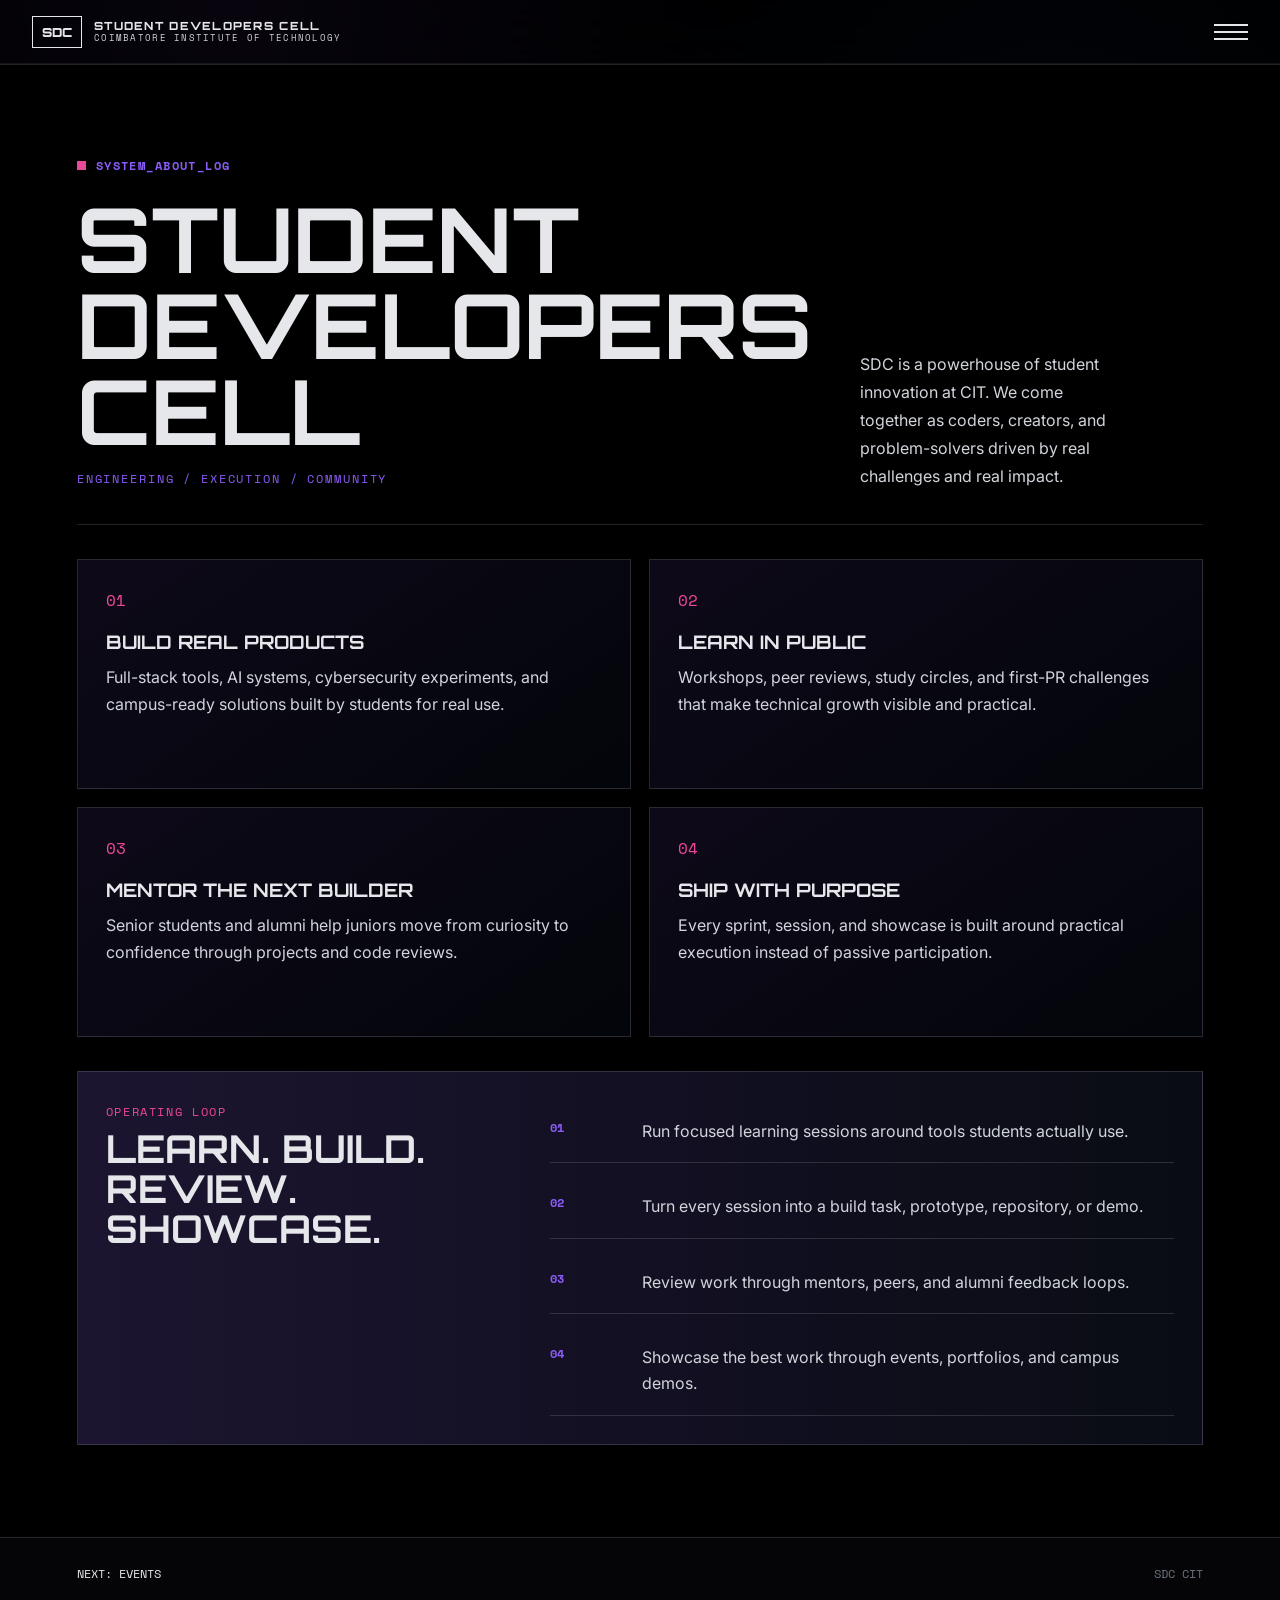
==== about.html @ 2084c445 "Seperate modules" ====
<!DOCTYPE html>
<html lang="en">
  <head>
    <meta charset="UTF-8" />
    <meta name="viewport" content="width=device-width, initial-scale=1.0" />
    <title>About - Student Developers Cell</title>
    <link rel="preconnect" href="https://fonts.googleapis.com" />
    <link rel="preconnect" href="https://fonts.gstatic.com" crossorigin />
    <link href="https://fonts.googleapis.com/css2?family=Inter:wght@400;500;600;700;800&family=Orbitron:wght@600;700;900&family=Space+Mono&display=swap" rel="stylesheet" />
    <link rel="stylesheet" href="styles.css" />
  </head>
  <body class="inner-page">
    <nav class="site-nav" aria-label="Primary navigation">
      <a class="brand" href="index.html" aria-label="Student Developers Cell home"><span class="brand-mark">SDC</span><span class="brand-copy"><span>Student Developers Cell</span><small>Coimbatore Institute of Technology</small></span></a>
      <button class="menu-toggle" id="menuToggle" aria-label="Toggle menu" aria-expanded="false"><span></span><span></span><span></span></button>
    </nav>
    <div class="menu-panel" id="menuPanel" aria-hidden="true">
      <div class="menu-bg"></div><div class="menu-topline"><span>DEVELOPMENT</span><b>/</b><span>INNOVATION</span><b>/</b><span>EXECUTION</span></div>
      <div class="menu-pagination"><button data-target="index.html">HOME</button><button data-target="about.html">ABOUT</button><button data-target="events.html">EVENTS</button><button data-target="modules.html">MODULES</button><button data-target="team.html">TEAM</button><button data-target="contact.html">CONTACT</button></div>
      <div class="menu-links"><a href="index.html"><span>01</span>HOME</a><a href="about.html"><span>02</span>ABOUT</a><a href="events.html"><span>03</span>EVENTS</a><a href="modules.html"><span>04</span>MODULES</a><a href="team.html"><span>05</span>TEAM</a><a href="contact.html"><span>06</span>CONTACT</a></div>
      <p class="menu-brief">Student-led, builder-first, and product-minded. Shipping projects, workshops, hackathons, and peer learning from CIT.</p>
    </div>
    <main class="page-main">
      <section class="section-shell page-hero">
        <div class="section-log"><span></span>SYSTEM_ABOUT_LOG</div>
        <div class="section-heading">
          <div><h1>Student Developers Cell</h1><p>Engineering / Execution / Community</p></div>
          <p>SDC is a powerhouse of student innovation at CIT. We come together as coders, creators, and problem-solvers driven by real challenges and real impact.</p>
        </div>
        <div class="about-grid reveal">
          <article><span>01</span><h3>Build Real Products</h3><p>Full-stack tools, AI systems, cybersecurity experiments, and campus-ready solutions built by students for real use.</p></article>
          <article><span>02</span><h3>Learn In Public</h3><p>Workshops, peer reviews, study circles, and first-PR challenges that make technical growth visible and practical.</p></article>
          <article><span>03</span><h3>Mentor The Next Builder</h3><p>Senior students and alumni help juniors move from curiosity to confidence through projects and code reviews.</p></article>
          <article><span>04</span><h3>Ship With Purpose</h3><p>Every sprint, session, and showcase is built around practical execution instead of passive participation.</p></article>
        </div>
        <div class="split-panel reveal">
          <div>
            <span>OPERATING LOOP</span>
            <h2>Learn. Build. Review. Showcase.</h2>
          </div>
          <div class="process-list">
            <article><strong>01</strong><p>Run focused learning sessions around tools students actually use.</p></article>
            <article><strong>02</strong><p>Turn every session into a build task, prototype, repository, or demo.</p></article>
            <article><strong>03</strong><p>Review work through mentors, peers, and alumni feedback loops.</p></article>
            <article><strong>04</strong><p>Showcase the best work through events, portfolios, and campus demos.</p></article>
          </div>
        </div>
      </section>
    </main>
    <footer class="mini-footer"><a href="events.html">Next: Events</a><span>SDC CIT</span></footer>
    <script src="script.js"></script>
  </body>
</html>
---- styles.css ----
:root {
  --black: #000000;
  --ink: #08080d;
  --panel: #0f1018;
  --panel-soft: #151624;
  --purple: #8b5cf6;
  --blue: #3b82f6;
  --pink: #ec4899;
  --white: #e5e7eb;
  --secondary: #d1d5db;
  --muted: #6b7280;
  --line: rgba(229, 231, 235, 0.15);
  --glow: rgba(139, 92, 246, 0.34);
}

* {
  box-sizing: border-box;
}

html {
  scroll-behavior: smooth;
}

body {
  margin: 0;
  background: var(--black);
  color: var(--white);
  font-family: Inter, system-ui, sans-serif;
  overflow-x: hidden;
}

body.menu-open {
  overflow: hidden;
}

a {
  color: inherit;
  text-decoration: none;
}

.site-nav {
  position: fixed;
  inset: 0 0 auto;
  z-index: 100;
  height: 64px;
  display: flex;
  align-items: center;
  justify-content: space-between;
  padding: 0 32px;
  color: var(--white);
  mix-blend-mode: difference;
}

.brand {
  display: flex;
  align-items: center;
  gap: 12px;
}

.brand-mark {
  width: 50px;
  height: 32px;
  display: grid;
  place-items: center;
  border: 1px solid currentColor;
  font-family: Orbitron, monospace;
  font-size: 0.78rem;
  font-weight: 900;
}

.brand-copy {
  display: flex;
  flex-direction: column;
  line-height: 1.15;
  text-transform: uppercase;
  letter-spacing: 0.08em;
}

.brand-copy span {
  font-family: Orbitron, monospace;
  font-size: 0.7rem;
  font-weight: 800;
}

.brand-copy small {
  color: var(--secondary);
  font-family: "Space Mono", monospace;
  font-size: 0.55rem;
}

.menu-toggle {
  width: 34px;
  height: 28px;
  display: grid;
  gap: 5px;
  align-content: center;
  padding: 0;
  border: 0;
  background: transparent;
  color: currentColor;
  cursor: pointer;
}

.menu-toggle span {
  width: 100%;
  height: 2px;
  display: block;
  background: currentColor;
  transition: transform 240ms ease, opacity 180ms ease;
}

.menu-toggle.is-open span:nth-child(1) {
  transform: translateY(7px) rotate(45deg);
}

.menu-toggle.is-open span:nth-child(2) {
  opacity: 0;
}

.menu-toggle.is-open span:nth-child(3) {
  transform: translateY(-7px) rotate(-45deg);
}

.menu-panel {
  position: fixed;
  inset: 0;
  z-index: 90;
  display: grid;
  grid-template-rows: 1fr auto 2.5fr 1fr;
  padding: 88px 5vw 48px;
  background: var(--black);
  color: var(--white);
  overflow: hidden;
  opacity: 0;
  visibility: hidden;
  transform: translateY(-110vh);
  transition:
    transform 520ms cubic-bezier(0.22, 1, 0.36, 1),
    opacity 240ms ease,
    visibility 0ms linear 520ms;
  pointer-events: none;
}

.menu-panel.is-open {
  opacity: 1;
  visibility: visible;
  transform: translateY(0);
  transition:
    transform 520ms cubic-bezier(0.22, 1, 0.36, 1),
    opacity 240ms ease;
  pointer-events: auto;
}

.menu-bg {
  position: absolute;
  inset: 0;
  background:
    linear-gradient(rgba(139, 92, 246, 0.09) 1px, transparent 1px),
    linear-gradient(90deg, rgba(59, 130, 246, 0.08) 1px, transparent 1px);
  background-size: 64px 64px;
  opacity: 0.35;
}

.menu-topline,
.menu-pagination,
.menu-links,
.menu-brief {
  position: relative;
  z-index: 1;
}

.menu-topline {
  display: flex;
  align-items: flex-start;
  gap: 12px;
  font-family: "Space Mono", monospace;
  font-size: 0.78rem;
  letter-spacing: 0.2em;
  color: var(--secondary);
}

.menu-topline b {
  color: var(--purple);
}

.menu-pagination {
  display: flex;
  flex-wrap: wrap;
  gap: 10px;
  border-top: 1px solid var(--line);
  border-bottom: 1px solid var(--line);
  padding: 16px 0;
}

.menu-pagination button {
  border: 1px solid var(--line);
  background: transparent;
  color: var(--secondary);
  padding: 9px 14px;
  font-family: "Space Mono", monospace;
  font-size: 0.65rem;
  cursor: pointer;
}

.menu-pagination button.is-current,
.menu-links a.is-current {
  color: var(--white);
}

.menu-pagination button.is-current {
  border-color: var(--purple);
  box-shadow: 0 0 20px rgba(139, 92, 246, 0.25);
}

.menu-links {
  display: flex;
  align-items: center;
  gap: 4vw;
  overflow-x: auto;
  scrollbar-width: none;
}

.menu-links::-webkit-scrollbar {
  display: none;
}

.menu-links a {
  flex: 0 0 auto;
  font-family: Orbitron, monospace;
  font-size: clamp(3.2rem, 12vw, 11rem);
  font-weight: 900;
  letter-spacing: 0.02em;
  transition: color 200ms ease;
}

.menu-links a:hover {
  color: var(--purple);
}

.menu-links a.is-current {
  text-shadow: 0 0 28px rgba(139, 92, 246, 0.5);
}

.menu-links span {
  display: inline-block;
  margin-right: 1rem;
  color: var(--pink);
  font-family: "Space Mono", monospace;
  font-size: 0.14em;
  vertical-align: top;
}

.menu-brief {
  max-width: 760px;
  align-self: end;
  color: var(--secondary);
  font-family: "Space Mono", monospace;
  line-height: 1.8;
}

.hero-stage {
  position: relative;
}

.landing-spacer {
  height: 320vh;
}

.hero-fixed {
  position: fixed;
  inset: 0;
  z-index: 10;
  display: flex;
  align-items: center;
  justify-content: center;
  overflow: hidden;
  background: var(--black);
}

.hero-grid {
  position: absolute;
  inset: 0;
  opacity: 0.95;
}

.flash-cell {
  position: absolute;
  border-right: 1px solid rgba(229, 231, 235, 0.06);
  border-bottom: 1px solid rgba(229, 231, 235, 0.06);
  background: linear-gradient(135deg, var(--purple), var(--blue), var(--pink));
  opacity: 0;
}

.hero-orbit {
  position: absolute;
  width: min(72vw, 760px);
  aspect-ratio: 1 / 0.46;
  display: flex;
  align-items: center;
  justify-content: center;
  transition: opacity 180ms ease, transform 180ms ease;
}

.hero-orbit::before,
.hero-orbit::after {
  content: "";
  position: absolute;
  inset: 0;
  border: 1px solid rgba(229, 231, 235, 0.2);
  transform: skewX(-16deg);
}

.hero-orbit::after {
  inset: 12%;
  border-color: rgba(139, 92, 246, 0.44);
  box-shadow: 0 0 70px var(--glow);
}

.hero-emblem {
  position: relative;
  z-index: 1;
  display: flex;
  flex-direction: column;
  align-items: center;
  gap: 2px;
  font-family: Orbitron, monospace;
  text-align: center;
  text-shadow: 0 0 32px rgba(139, 92, 246, 0.65);
}

.hero-emblem span {
  font-size: clamp(5rem, 18vw, 12rem);
  font-weight: 900;
  line-height: 0.8;
}

.hero-emblem b {
  color: var(--purple);
  font-size: clamp(1rem, 3vw, 2rem);
  letter-spacing: 0.5em;
}

.status-chip,
.loc-chip {
  position: absolute;
  z-index: 2;
  font-family: "Space Mono", monospace;
  color: var(--secondary);
}

.status-chip {
  right: -24px;
  top: 12px;
  display: flex;
  gap: 8px;
  align-items: center;
  font-size: 0.74rem;
}

.status-chip i {
  width: 10px;
  height: 10px;
  border: 1px solid var(--pink);
  background: var(--pink);
  box-shadow: 0 0 16px var(--pink);
  animation: pulse 1.2s infinite;
}

.loc-chip {
  left: -16px;
  bottom: -22px;
  display: flex;
  flex-direction: column;
}

.loc-chip small {
  color: var(--muted);
  font-size: 0.6rem;
  letter-spacing: 0.28em;
}

.loc-chip strong {
  color: var(--white);
  font-family: Orbitron, monospace;
  font-size: 1.2rem;
}

.hero-title-wrap {
  position: relative;
  z-index: 5;
  width: min(1100px, calc(100vw - 40px));
  opacity: 0;
  text-align: center;
  transition: opacity 180ms ease;
}

.hero-kicker {
  color: var(--purple);
  font-family: "Space Mono", monospace;
  font-size: clamp(0.68rem, 1.5vw, 0.9rem);
  letter-spacing: 0.28em;
  text-transform: uppercase;
}

.hero-title-wrap h1 {
  margin: 16px 0;
  font-family: Orbitron, monospace;
  font-size: clamp(2.5rem, 9vw, 7rem);
  line-height: 0.95;
  letter-spacing: 0;
  text-transform: uppercase;
}

.hero-title-wrap h1 span {
  display: block;
}

.hero-subcopy {
  max-width: 760px;
  margin: 0 auto;
  color: var(--secondary);
  font-size: clamp(0.95rem, 1.8vw, 1.18rem);
  line-height: 1.8;
}

.section-shell {
  position: relative;
  z-index: 20;
  padding: 92px max(24px, 6vw);
  background: var(--black);
  border-top: 1px solid var(--line);
}

.about-section {
  min-height: 100vh;
}

.section-log {
  display: flex;
  align-items: center;
  gap: 10px;
  color: var(--purple);
  font-family: "Space Mono", monospace;
  font-size: 0.74rem;
  font-weight: 700;
  letter-spacing: 0.12em;
}

.section-log span {
  width: 9px;
  height: 9px;
  display: inline-block;
  background: var(--pink);
  animation: pulse 1.2s infinite;
}

.section-heading {
  display: grid;
  grid-template-columns: 1.25fr 0.75fr;
  gap: 48px;
  align-items: end;
  margin-top: 22px;
  padding-bottom: 34px;
  border-bottom: 1px solid var(--line);
}

.section-heading.compact {
  align-items: start;
}

.section-heading h2 {
  margin: 0;
  font-family: Orbitron, monospace;
  font-size: clamp(2.2rem, 6vw, 5.2rem);
  line-height: 1;
  text-transform: uppercase;
}

.section-heading h1 {
  margin: 0;
  font-family: Orbitron, monospace;
  font-size: clamp(2.4rem, 7vw, 6.4rem);
  line-height: 0.96;
  letter-spacing: 0;
  text-transform: uppercase;
}

.section-heading p {
  margin: 0;
  color: var(--secondary);
  line-height: 1.75;
}

.section-heading div p {
  margin-top: 14px;
  color: var(--purple);
  font-family: "Space Mono", monospace;
  font-size: 0.78rem;
  letter-spacing: 0.15em;
  text-transform: uppercase;
}

.about-grid {
  display: grid;
  grid-template-columns: repeat(2, minmax(0, 1fr));
  gap: 18px;
  margin-top: 34px;
}

.about-grid article,
.module-grid article {
  min-height: 230px;
  padding: 28px;
  border: 1px solid var(--line);
  background: linear-gradient(145deg, rgba(139, 92, 246, 0.1), rgba(59, 130, 246, 0.04));
  transition: transform 220ms ease, border-color 220ms ease, box-shadow 220ms ease;
}

.about-grid article:hover,
.module-grid article:hover {
  transform: translateY(-4px);
  border-color: rgba(139, 92, 246, 0.65);
  box-shadow: 0 0 36px rgba(139, 92, 246, 0.14);
}

.about-grid span {
  color: var(--pink);
  font-family: "Space Mono", monospace;
}

.about-grid h3,
.module-grid h3,
.highlight-card h3 {
  margin: 18px 0 10px;
  font-family: Orbitron, monospace;
  letter-spacing: 0;
  text-transform: uppercase;
}

.about-grid p,
.module-grid p {
  margin: 0;
  color: var(--secondary);
  line-height: 1.7;
}

.section-link {
  display: inline-flex;
  margin-top: 34px;
  padding: 13px 18px;
  border: 1px solid var(--purple);
  color: var(--white);
  font-family: "Space Mono", monospace;
  font-size: 0.72rem;
  text-transform: uppercase;
}

.highlights-track {
  display: grid;
  grid-auto-flow: column;
  grid-auto-columns: minmax(280px, 360px);
  gap: 18px;
  margin-top: 34px;
  overflow-x: auto;
  padding-bottom: 20px;
  scroll-snap-type: x proximity;
}

.highlight-card {
  scroll-snap-align: start;
  min-height: 465px;
  display: flex;
  flex-direction: column;
  border: 1px solid var(--line);
  background: var(--panel);
  overflow: hidden;
}

.card-visual {
  height: 210px;
  border-bottom: 1px solid var(--line);
  background-color: var(--panel-soft);
  background-image:
    radial-gradient(circle at 22% 20%, rgba(236, 72, 153, 0.8) 0 8%, transparent 9%),
    radial-gradient(circle at 76% 72%, rgba(59, 130, 246, 0.75) 0 11%, transparent 12%),
    linear-gradient(135deg, rgba(139, 92, 246, 0.7), rgba(0, 0, 0, 0.05));
}

.visual-two {
  background-image:
    linear-gradient(90deg, rgba(59, 130, 246, 0.22) 1px, transparent 1px),
    linear-gradient(rgba(139, 92, 246, 0.28) 1px, transparent 1px),
    radial-gradient(circle at 50% 50%, rgba(236, 72, 153, 0.65), transparent 38%);
  background-size: 28px 28px, 28px 28px, auto;
}

.visual-three {
  background-image:
    linear-gradient(135deg, rgba(236, 72, 153, 0.8), transparent 45%),
    linear-gradient(45deg, rgba(59, 130, 246, 0.9), transparent 55%);
}

.visual-four {
  background-image:
    repeating-linear-gradient(135deg, rgba(139, 92, 246, 0.35) 0 12px, transparent 12px 24px),
    radial-gradient(circle at 75% 30%, rgba(59, 130, 246, 0.75), transparent 28%);
}

.visual-five {
  background-image:
    conic-gradient(from 180deg, var(--purple), var(--blue), var(--pink), var(--purple));
}

.highlight-card p,
.highlight-card h3,
.highlight-card span,
.highlight-card a {
  margin-left: 22px;
  margin-right: 22px;
}

.highlight-card p {
  margin-top: 22px;
  margin-bottom: 0;
  color: var(--purple);
  font-family: "Space Mono", monospace;
  font-size: 0.72rem;
  text-transform: uppercase;
}

.highlight-card span {
  color: var(--secondary);
  line-height: 1.65;
}

.highlight-card a {
  margin-top: auto;
  margin-bottom: 22px;
  color: var(--pink);
  font-family: "Space Mono", monospace;
  font-size: 0.72rem;
}

.module-grid {
  display: grid;
  grid-template-columns: repeat(3, minmax(0, 1fr));
  gap: 18px;
  margin-top: 34px;
}

.module-mark {
  width: 72px;
  height: 72px;
  display: grid;
  place-items: center;
  border: 1px solid var(--purple);
  color: var(--pink);
  font-family: Orbitron, monospace;
  font-weight: 900;
}

.team-list {
  margin-top: 28px;
}

.team-row {
  position: relative;
  min-height: 104px;
  display: grid;
  grid-template-columns: 1fr auto 1fr;
  gap: 24px;
  align-items: center;
  border-bottom: 1px solid var(--line);
}

.tags {
  display: flex;
  flex-wrap: wrap;
  gap: 8px;
}

.tags span {
  padding: 5px 10px;
  border: 1px solid var(--purple);
  color: var(--secondary);
  font-family: "Space Mono", monospace;
  font-size: 0.65rem;
  text-transform: uppercase;
}

.team-row h3 {
  margin: 0;
  font-size: clamp(1.2rem, 3vw, 2rem);
  font-weight: 500;
}

.avatar {
  width: 86px;
  height: 86px;
  display: grid;
  place-items: center;
  border: 1px solid var(--line);
  background:
    linear-gradient(135deg, rgba(139, 92, 246, 0.35), rgba(236, 72, 153, 0.15)),
    var(--panel);
  color: var(--white);
  font-family: Orbitron, monospace;
  transition: transform 220ms ease, box-shadow 220ms ease;
}

.team-row:hover .avatar {
  transform: scale(1.55);
  box-shadow: 0 0 50px rgba(139, 92, 246, 0.35);
}

.site-footer {
  position: relative;
  z-index: 20;
  overflow: hidden;
  padding: 82px max(24px, 6vw) 34px;
  background: #050507;
  color: var(--secondary);
}

.footer-watermark {
  position: absolute;
  right: 3vw;
  bottom: -48px;
  color: rgba(255, 255, 255, 0.035);
  font-family: Orbitron, monospace;
  font-size: clamp(9rem, 22vw, 20rem);
  font-weight: 900;
}

.footer-grid {
  position: relative;
  display: grid;
  grid-template-columns: 1.3fr 0.8fr 0.8fr;
  gap: 64px;
  padding-bottom: 54px;
  border-bottom: 1px solid rgba(255, 255, 255, 0.1);
}

.footer-brand a {
  color: var(--white);
  font-family: Orbitron, monospace;
  font-size: clamp(3rem, 8vw, 6rem);
  font-weight: 900;
}

.footer-brand a span,
.site-footer h3 span {
  color: var(--purple);
}

.footer-brand p {
  max-width: 430px;
  border-left: 2px solid var(--purple);
  padding-left: 22px;
  line-height: 1.7;
}

address {
  margin-top: 34px;
  color: var(--muted);
  font-style: normal;
  line-height: 1.7;
}

.site-footer h3 {
  margin: 0 0 20px;
  color: var(--white);
  font-family: Orbitron, monospace;
}

.site-footer ul {
  list-style: none;
  margin: 0;
  padding: 0;
}

.site-footer li a {
  display: flex;
  justify-content: space-between;
  gap: 18px;
  padding: 14px 0;
  border-bottom: 1px solid rgba(255, 255, 255, 0.08);
}

.site-footer li a span {
  color: var(--pink);
}

.footer-bottom {
  position: relative;
  display: flex;
  justify-content: space-between;
  gap: 24px;
  padding-top: 24px;
  color: var(--muted);
  font-family: "Space Mono", monospace;
  font-size: 0.76rem;
}

.reveal {
  opacity: 0;
  transform: translateY(28px);
  transition: opacity 620ms ease, transform 620ms cubic-bezier(0.22, 1, 0.36, 1);
}

.reveal.is-visible {
  opacity: 1;
  transform: translateY(0);
}

.inner-page {
  min-height: 100vh;
  background:
    radial-gradient(circle at 18% 0%, rgba(139, 92, 246, 0.18), transparent 32rem),
    radial-gradient(circle at 82% 16%, rgba(59, 130, 246, 0.14), transparent 30rem),
    var(--black);
}

.inner-page .site-nav {
  mix-blend-mode: normal;
  background: rgba(0, 0, 0, 0.68);
  border-bottom: 1px solid rgba(229, 231, 235, 0.08);
  backdrop-filter: blur(18px);
}

.page-main {
  min-height: calc(100vh - 80px);
  padding-top: 64px;
}

.page-hero {
  min-height: calc(100vh - 144px);
  padding-top: 92px;
}

.home-gateway {
  min-height: 82vh;
}

.gateway-grid,
.contact-grid {
  display: grid;
  grid-template-columns: repeat(5, minmax(0, 1fr));
  gap: 16px;
  margin-top: 34px;
}

.metric-strip {
  display: grid;
  grid-template-columns: repeat(4, minmax(0, 1fr));
  gap: 1px;
  margin-top: 34px;
  border: 1px solid var(--line);
  background: var(--line);
}

.metric-strip article {
  min-height: 130px;
  display: flex;
  flex-direction: column;
  justify-content: center;
  gap: 10px;
  padding: 22px;
  background: rgba(5, 5, 7, 0.95);
}

.metric-strip strong {
  color: var(--white);
  font-family: Orbitron, monospace;
  font-size: clamp(1.8rem, 4vw, 3.4rem);
  line-height: 1;
}

.metric-strip span {
  color: var(--secondary);
  font-family: "Space Mono", monospace;
  font-size: 0.72rem;
  letter-spacing: 0.08em;
  text-transform: uppercase;
}

.gateway-grid a,
.contact-grid a {
  min-height: 220px;
  display: flex;
  flex-direction: column;
  justify-content: space-between;
  padding: 24px;
  border: 1px solid var(--line);
  background:
    linear-gradient(145deg, rgba(139, 92, 246, 0.16), rgba(59, 130, 246, 0.05)),
    rgba(15, 16, 24, 0.72);
  transition: transform 220ms ease, border-color 220ms ease, box-shadow 220ms ease;
}

.gateway-grid a:hover,
.contact-grid a:hover {
  transform: translateY(-4px);
  border-color: rgba(139, 92, 246, 0.72);
  box-shadow: 0 0 38px rgba(139, 92, 246, 0.2);
}

.gateway-grid span,
.contact-grid span {
  color: var(--pink);
  font-family: "Space Mono", monospace;
  font-size: 0.72rem;
  letter-spacing: 0.14em;
}

.gateway-grid strong,
.contact-grid strong {
  color: var(--white);
  font-family: Orbitron, monospace;
  font-size: 1.3rem;
  text-transform: uppercase;
}

.gateway-grid small,
.contact-grid small {
  color: var(--secondary);
  line-height: 1.6;
}

.contact-grid {
  grid-template-columns: repeat(4, minmax(0, 1fr));
}

.command-panel,
.split-panel,
.contact-console {
  display: grid;
  grid-template-columns: 0.85fr 1fr auto;
  gap: 28px;
  align-items: center;
  margin-top: 26px;
  padding: 28px;
  border: 1px solid var(--line);
  background:
    linear-gradient(90deg, rgba(139, 92, 246, 0.16), rgba(59, 130, 246, 0.04)),
    rgba(8, 8, 13, 0.88);
}

.command-panel span,
.split-panel span,
.contact-console span,
.module-detail-grid span,
.team-ops-grid span {
  color: var(--pink);
  font-family: "Space Mono", monospace;
  font-size: 0.72rem;
  letter-spacing: 0.14em;
  text-transform: uppercase;
}

.command-panel h3,
.split-panel h2,
.contact-console h2 {
  margin: 8px 0 0;
  color: var(--white);
  font-family: Orbitron, monospace;
  font-size: clamp(1.25rem, 3vw, 2.6rem);
  line-height: 1.05;
  text-transform: uppercase;
}

.command-panel p,
.contact-console p {
  margin: 0;
  color: var(--secondary);
  line-height: 1.7;
}

.command-panel a,
.module-detail-grid a,
.contact-form button {
  display: inline-flex;
  justify-content: center;
  align-items: center;
  min-height: 44px;
  padding: 0 18px;
  border: 1px solid var(--purple);
  background: var(--purple);
  color: #050507;
  font-family: "Space Mono", monospace;
  font-size: 0.72rem;
  font-weight: 700;
  text-transform: uppercase;
  cursor: pointer;
}

.split-panel {
  grid-template-columns: 0.8fr 1.2fr;
  align-items: start;
  margin-top: 34px;
}

.process-list {
  display: grid;
  gap: 12px;
}

.process-list article,
.timeline-block article {
  display: grid;
  grid-template-columns: 74px 1fr;
  gap: 18px;
  padding: 18px 0;
  border-bottom: 1px solid var(--line);
}

.process-list strong,
.timeline-block time {
  color: var(--purple);
  font-family: "Space Mono", monospace;
  font-size: 0.78rem;
}

.process-list p,
.timeline-block p {
  margin: 0;
  color: var(--secondary);
  line-height: 1.65;
}

.timeline-block {
  margin-top: 42px;
}

.timeline-block article {
  grid-template-columns: 110px 0.65fr 1fr;
  align-items: baseline;
}

.timeline-block h3,
.module-detail-grid h3,
.team-ops-grid h3 {
  margin: 0;
  color: var(--white);
  font-family: Orbitron, monospace;
  text-transform: uppercase;
}

.module-detail-grid,
.team-ops-grid {
  display: grid;
  grid-template-columns: repeat(3, minmax(0, 1fr));
  gap: 18px;
  margin-top: 34px;
}

.module-detail-grid article,
.team-ops-grid article {
  min-height: 250px;
  display: flex;
  flex-direction: column;
  gap: 16px;
  padding: 26px;
  border: 1px solid var(--line);
  background: rgba(15, 16, 24, 0.78);
}

.module-detail-grid p,
.team-ops-grid p {
  margin: 0;
  color: var(--secondary);
  line-height: 1.7;
}

.module-detail-grid a {
  margin-top: auto;
  width: fit-content;
  background: transparent;
  color: var(--white);
}

.team-ops-grid {
  margin-top: 40px;
}

.contact-console {
  grid-template-columns: 0.8fr 1.2fr;
  align-items: start;
  margin-top: 34px;
}

.contact-form {
  display: grid;
  grid-template-columns: repeat(2, minmax(0, 1fr));
  gap: 14px;
}

.contact-form label {
  display: grid;
  gap: 8px;
  color: var(--secondary);
  font-family: "Space Mono", monospace;
  font-size: 0.72rem;
  letter-spacing: 0.08em;
  text-transform: uppercase;
}

.contact-form input,
.contact-form textarea {
  width: 100%;
  border: 1px solid var(--line);
  background: #050507;
  color: var(--white);
  padding: 13px 14px;
  font: inherit;
  letter-spacing: 0;
  text-transform: none;
}

.contact-form label:nth-child(4),
.contact-form button,
.form-status {
  grid-column: 1 / -1;
}

.contact-form input:focus,
.contact-form textarea:focus {
  border-color: var(--purple);
  outline: none;
  box-shadow: 0 0 0 3px rgba(139, 92, 246, 0.18);
}

.form-status {
  min-height: 1.2em;
  color: var(--pink);
  font-family: "Space Mono", monospace;
  font-size: 0.76rem;
}

.page-card-grid {
  grid-auto-flow: unset;
  grid-template-columns: repeat(4, minmax(260px, 1fr));
  overflow: visible;
}

.mini-footer {
  position: relative;
  z-index: 20;
  display: flex;
  align-items: center;
  justify-content: space-between;
  gap: 24px;
  padding: 26px max(24px, 6vw);
  border-top: 1px solid var(--line);
  background: #050507;
  color: var(--muted);
  font-family: "Space Mono", monospace;
  font-size: 0.76rem;
}

.mini-footer a {
  color: var(--white);
  text-transform: uppercase;
}

@keyframes pulse {
  50% {
    opacity: 0.3;
    transform: scale(1.2);
  }
}

@media (max-width: 900px) {
  .site-nav {
    padding: 0 20px;
  }

  .brand-copy {
    display: none;
  }

  .menu-panel {
    grid-template-rows: auto auto 1fr auto;
    padding: 86px 24px 34px;
  }

  .menu-links {
    align-items: flex-start;
    flex-direction: column;
    gap: 16px;
    overflow: visible;
    padding: 42px 0;
  }

  .menu-links a {
    font-size: clamp(2.7rem, 13vw, 5rem);
  }

  .hero-orbit {
    width: min(86vw, 520px);
  }

  .status-chip {
    right: 0;
    top: -22px;
  }

  .loc-chip {
    left: 4px;
  }

  .section-heading,
  .about-grid,
  .module-grid,
  .footer-grid,
  .gateway-grid,
  .contact-grid,
  .page-card-grid,
  .metric-strip,
  .command-panel,
  .split-panel,
  .timeline-block article,
  .module-detail-grid,
  .team-ops-grid,
  .contact-console,
  .contact-form {
    grid-template-columns: 1fr;
  }

  .team-row {
    grid-template-columns: 74px 1fr;
    grid-template-areas:
      "avatar name"
      "avatar tags";
    gap: 8px 18px;
    padding: 18px 0;
  }

  .team-row .avatar {
    grid-area: avatar;
    width: 74px;
    height: 74px;
  }

  .team-row h3 {
    grid-area: name;
  }

  .team-row .tags {
    grid-area: tags;
  }

  .team-row:hover .avatar {
    transform: none;
  }

  .footer-bottom {
    flex-direction: column;
  }
}

@media (max-width: 560px) {
  .section-shell {
    padding-top: 72px;
    padding-bottom: 72px;
  }

  .hero-title-wrap {
    width: calc(100vw - 28px);
  }

  .hero-kicker {
    letter-spacing: 0.12em;
  }

  .hero-subcopy {
    font-size: 0.92rem;
  }

  .about-grid article,
  .module-grid article {
    min-height: auto;
    padding: 22px;
  }
}
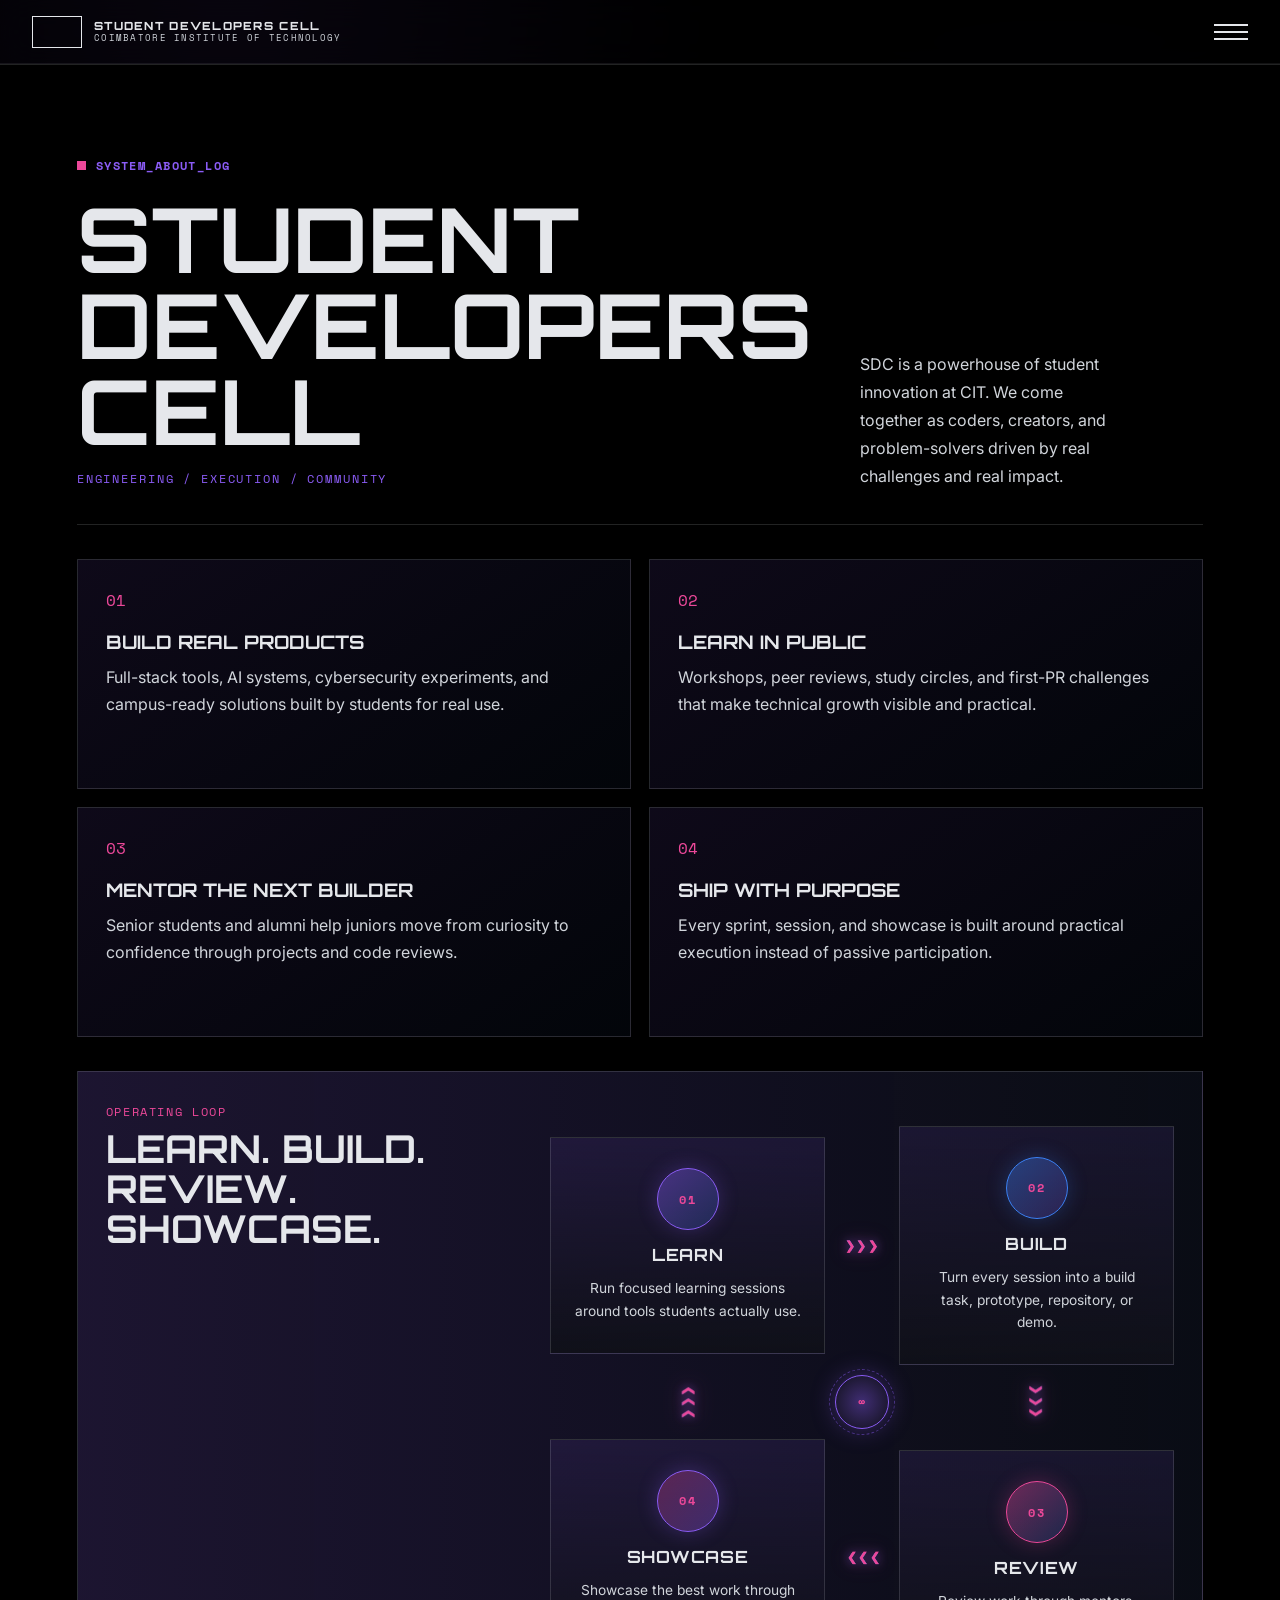
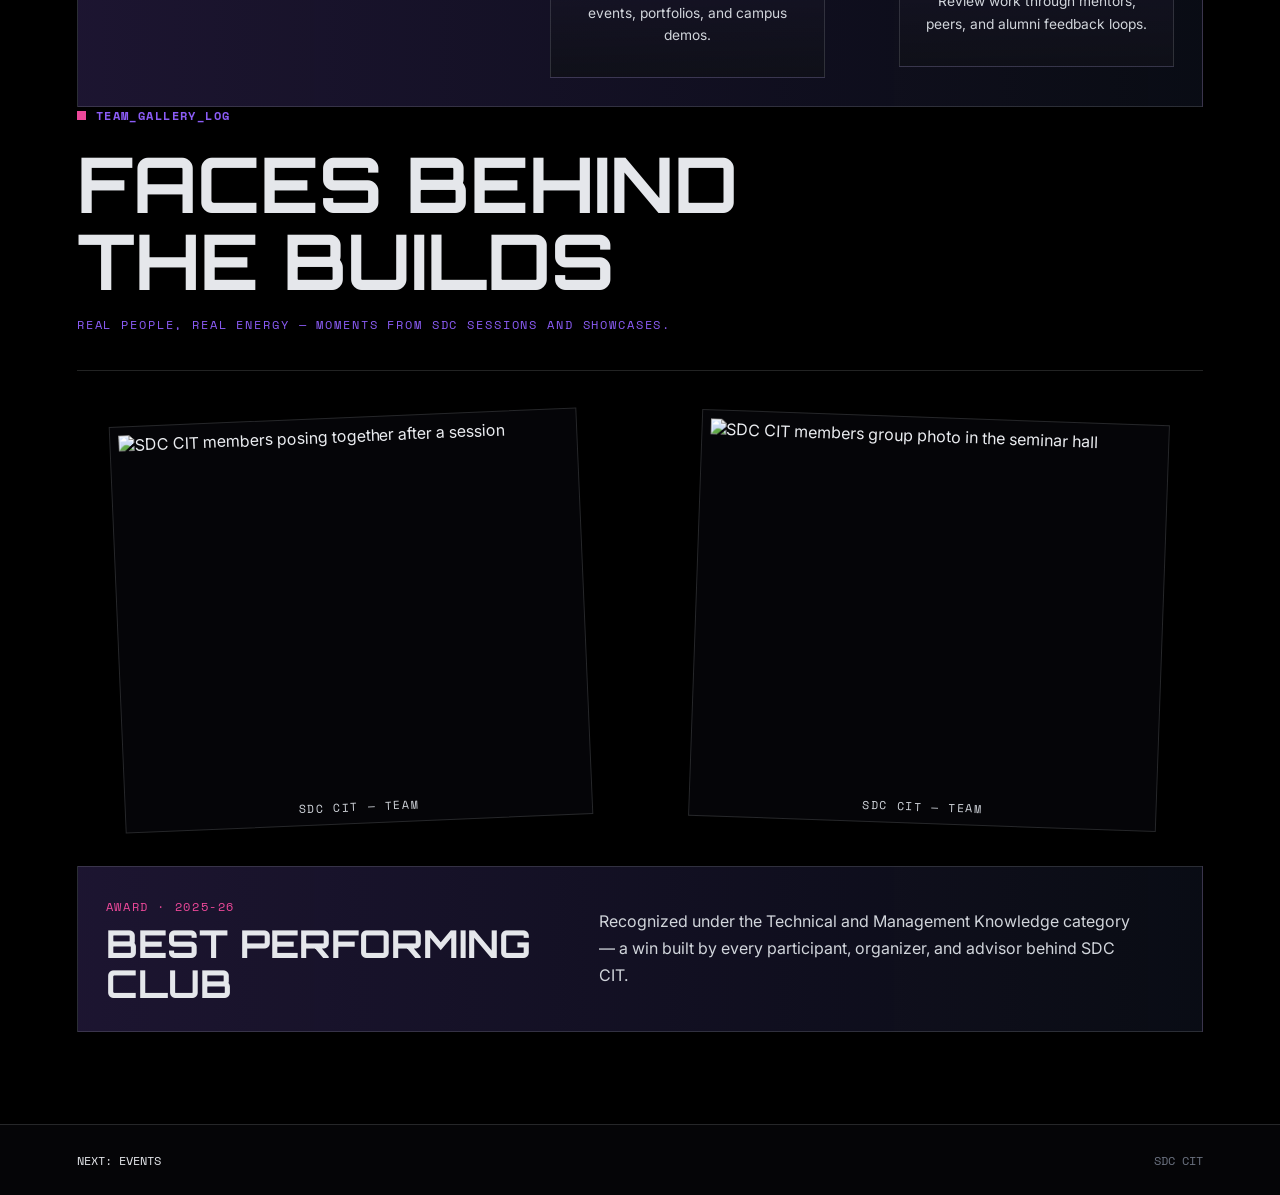
==== commit eecb55b1: "members gallery" ====
--- a/about.html
+++ b/about.html
@@ -8,10 +8,106 @@
     <link rel="preconnect" href="https://fonts.gstatic.com" crossorigin />
     <link href="https://fonts.googleapis.com/css2?family=Inter:wght@400;500;600;700;800&family=Orbitron:wght@600;700;900&family=Space+Mono&display=swap" rel="stylesheet" />
     <link rel="stylesheet" href="styles.css" />
+    <style>
+      .loop-square {
+        position: relative;
+        display: grid;
+        grid-template-columns: 1fr auto 1fr;
+        grid-template-areas:
+          "step1 arrow-top step2"
+          "arrow-left hub arrow-right"
+          "step4 arrow-bottom step3";
+        align-items: center;
+        justify-items: center;
+        gap: 10px;
+        margin-top: 26px;
+      }
+      .loop-step { width: 100%; display: flex; flex-direction: column; align-items: center; text-align: center; gap: 12px; padding: 30px 22px; border: 1px solid var(--line); background: linear-gradient(180deg, rgba(139, 92, 246, 0.1), rgba(15, 16, 24, 0.92)); transition: transform 220ms ease, border-color 220ms ease, box-shadow 220ms ease, opacity 620ms ease; }
+      .loop-step:hover { transform: translateY(-4px); border-color: rgba(139, 92, 246, 0.65); box-shadow: 0 0 30px rgba(139, 92, 246, 0.16); }
+      .loop-icon { width: 62px; height: 62px; border-radius: 50%; display: flex; align-items: center; justify-content: center; border: 1px solid var(--purple); background: linear-gradient(135deg, rgba(139, 92, 246, 0.4), rgba(59, 130, 246, 0.2)); color: var(--white); font-family: Orbitron, monospace; font-weight: 700; font-size: 1.05rem; box-shadow: 0 0 20px rgba(139, 92, 246, 0.25); }
+      .step2 .loop-icon { border-color: var(--blue); background: linear-gradient(135deg, rgba(59, 130, 246, 0.4), rgba(139, 92, 246, 0.2)); box-shadow: 0 0 20px rgba(59, 130, 246, 0.25); }
+      .step3 .loop-icon { border-color: var(--pink); background: linear-gradient(135deg, rgba(236, 72, 153, 0.4), rgba(59, 130, 246, 0.18)); box-shadow: 0 0 20px rgba(236, 72, 153, 0.25); }
+      .step4 .loop-icon { border-color: var(--purple); background: linear-gradient(135deg, rgba(236, 72, 153, 0.3), rgba(139, 92, 246, 0.32)); box-shadow: 0 0 20px rgba(139, 92, 246, 0.28); }
+      .loop-step h4 { margin: 2px 0 0; color: var(--white); font-family: Orbitron, monospace; text-transform: uppercase; letter-spacing: 0.04em; font-size: 1.05rem; }
+      .loop-step p { margin: 0; color: var(--secondary); font-size: 0.86rem; line-height: 1.65; }
+      .step1 { grid-area: step1; }
+      .step2 { grid-area: step2; }
+      .step3 { grid-area: step3; }
+      .step4 { grid-area: step4; }
+      .pos-top { grid-area: arrow-top; }
+      .pos-right { grid-area: arrow-right; }
+      .pos-bottom { grid-area: arrow-bottom; }
+      .pos-left { grid-area: arrow-left; }
+      .loop-hub { grid-area: hub; position: relative; width: 54px; height: 54px; border-radius: 50%; display: flex; align-items: center; justify-content: center; color: var(--white); font-family: Orbitron, monospace; font-weight: 900; font-size: 1.3rem; background: radial-gradient(circle, rgba(139, 92, 246, 0.4), rgba(15, 16, 24, 0.92)); border: 1px solid var(--purple); box-shadow: 0 0 24px rgba(139, 92, 246, 0.35); }
+      .loop-hub::before { content: ""; position: absolute; inset: -7px; border-radius: 50%; border: 1px dashed rgba(139, 92, 246, 0.45); animation: loop-spin 7s linear infinite; }
+      @keyframes loop-spin { to { transform: rotate(360deg); } }
+      @keyframes loop-flow { 0%, 100% { opacity: 0.3; } 50% { opacity: 1; } }
+      .loop-chevron {
+        display: inline-block;
+        font-family: Arial, Helvetica, sans-serif;
+        font-weight: 900;
+        font-size: 1.15rem;
+        letter-spacing: -7px;
+        line-height: 1;
+        padding: 0 4px;
+        background: linear-gradient(90deg, var(--purple), var(--blue), var(--pink));
+        -webkit-background-clip: text;
+        background-clip: text;
+        color: transparent;
+        filter: drop-shadow(0 0 5px rgba(139, 92, 246, 0.55)) drop-shadow(0 0 9px rgba(236, 72, 153, 0.28));
+        animation: loop-flow 2.4s ease-in-out infinite;
+      }
+      .pos-top .loop-chevron { transform: rotate(0deg); animation-delay: 0s; }
+      .pos-right .loop-chevron { transform: rotate(90deg); animation-delay: 0.6s; }
+      .pos-bottom .loop-chevron { transform: rotate(180deg); animation-delay: 1.2s; }
+      .pos-left .loop-chevron { transform: rotate(-90deg); animation-delay: 1.8s; }
+      .loop-square .loop-step:nth-of-type(1) { transition-delay: 0ms; }
+      .loop-square .loop-step:nth-of-type(2) { transition-delay: 120ms; }
+      .loop-square .loop-step:nth-of-type(3) { transition-delay: 240ms; }
+      .loop-square .loop-step:nth-of-type(4) { transition-delay: 360ms; }
+      .loop-return { display: none; align-items: center; justify-content: center; gap: 10px; margin-top: 22px; padding-top: 18px; border-top: 1px dashed var(--line); color: var(--pink); font-family: "Space Mono", monospace; font-size: 0.76rem; letter-spacing: 0.15em; text-transform: uppercase; }
+      .photo-duo { display: grid; grid-template-columns: 1fr 1fr; gap: 30px; margin-top: 30px; }
+      .photo-card { position: relative; overflow: hidden; padding: 8px; border: 1px solid var(--line); background: #050508; transition: transform 360ms ease, box-shadow 360ms ease; }
+      .photo-card img { display: block; width: 100%; height: 360px; object-fit: cover; filter: grayscale(20%) contrast(1.05); transition: filter 450ms ease, transform 700ms ease; }
+      .photo-card:hover img { filter: grayscale(0%) contrast(1.08); transform: scale(1.05); }
+      .photo-card::after { content: ""; position: absolute; inset: 0; padding: 1px; border-radius: 0; background: linear-gradient(120deg, var(--purple), var(--blue), var(--pink)); -webkit-mask: linear-gradient(#000 0 0) content-box, linear-gradient(#000 0 0); -webkit-mask-composite: xor; mask-composite: exclude; opacity: 0; transition: opacity 450ms ease; pointer-events: none; }
+      .photo-card:hover::after { opacity: 1; }
+      .tilt-left { transform: rotate(-2.4deg); }
+      .tilt-right { transform: rotate(2deg); }
+      .photo-card:hover { transform: rotate(0deg) translateY(-8px); box-shadow: 0 22px 44px rgba(139, 92, 246, 0.28); }
+      .photo-card figcaption { margin-top: 12px; text-align: center; font-family: "Space Mono", monospace; font-size: 0.72rem; letter-spacing: 0.14em; text-transform: uppercase; color: var(--secondary); }
+      @media (max-width: 900px) {
+        .photo-duo { grid-template-columns: 1fr; }
+        .tilt-left, .tilt-right { transform: rotate(0deg); }
+        .photo-card::after { opacity: 0.55; animation: photo-pulse 3.2s ease-in-out infinite; }
+        .photo-card img { filter: grayscale(0%) contrast(1.06); }
+      }
+      @keyframes photo-pulse { 0%, 100% { opacity: 0.35; } 50% { opacity: 0.75; } }
+      @media (max-width: 900px) {
+        .loop-square {
+          grid-template-columns: 1fr;
+          grid-template-areas:
+            "step1"
+            "arrow-top"
+            "step2"
+            "arrow-right"
+            "hub"
+            "step3"
+            "arrow-bottom"
+            "step4"
+            "arrow-left";
+        }
+        .pos-top .loop-chevron,
+        .pos-right .loop-chevron,
+        .pos-bottom .loop-chevron { transform: rotate(90deg); }
+        .loop-return { display: flex; }
+        .loop-step { box-shadow: 0 0 24px rgba(139, 92, 246, 0.14); }
+      }
+    </style>
   </head>
   <body class="inner-page">
     <nav class="site-nav" aria-label="Primary navigation">
-      <a class="brand" href="index.html" aria-label="Student Developers Cell home"><span class="brand-mark">SDC</span><span class="brand-copy"><span>Student Developers Cell</span><small>Coimbatore Institute of Technology</small></span></a>
+      <a class="brand" href="index.html" aria-label="Student Developers Cell home"><span class="brand-mark"><img src="assets/logo.png" alt="" /></span><span class="brand-copy"><span>Student Developers Cell</span><small>Coimbatore Institute of Technology</small></span></a>
       <button class="menu-toggle" id="menuToggle" aria-label="Toggle menu" aria-expanded="false"><span></span><span></span><span></span></button>
     </nav>
     <div class="menu-panel" id="menuPanel" aria-hidden="true">
@@ -38,12 +134,55 @@
             <span>OPERATING LOOP</span>
             <h2>Learn. Build. Review. Showcase.</h2>
           </div>
-          <div class="process-list">
-            <article><strong>01</strong><p>Run focused learning sessions around tools students actually use.</p></article>
-            <article><strong>02</strong><p>Turn every session into a build task, prototype, repository, or demo.</p></article>
-            <article><strong>03</strong><p>Review work through mentors, peers, and alumni feedback loops.</p></article>
-            <article><strong>04</strong><p>Showcase the best work through events, portfolios, and campus demos.</p></article>
+          <div class="loop-square">
+            <article class="loop-step reveal step1">
+              <span class="loop-icon">01</span>
+              <h4>Learn</h4>
+              <p>Run focused learning sessions around tools students actually use.</p>
+            </article>
+            <span class="pos-top"><span class="loop-chevron">❯❯❯</span></span>
+            <article class="loop-step reveal step2">
+              <span class="loop-icon">02</span>
+              <h4>Build</h4>
+              <p>Turn every session into a build task, prototype, repository, or demo.</p>
+            </article>
+            <span class="pos-right"><span class="loop-chevron">❯❯❯</span></span>
+            <span class="loop-hub">∞</span>
+            <article class="loop-step reveal step3">
+              <span class="loop-icon">03</span>
+              <h4>Review</h4>
+              <p>Review work through mentors, peers, and alumni feedback loops.</p>
+            </article>
+            <span class="pos-bottom"><span class="loop-chevron">❯❯❯</span></span>
+            <article class="loop-step reveal step4">
+              <span class="loop-icon">04</span>
+              <h4>Showcase</h4>
+              <p>Showcase the best work through events, portfolios, and campus demos.</p>
+            </article>
+            <span class="pos-left"><span class="loop-chevron">❯❯❯</span></span>
           </div>
+          <div class="loop-return">↺ Cycle repeats — step 04 feeds back into step 01</div>
+        </div>
+        <div class="section-log reveal"><span></span>TEAM_GALLERY_LOG</div>
+        <div class="section-heading compact reveal">
+          <div><h2>Faces Behind The Builds</h2><p>Real people, real energy — moments from SDC sessions and showcases.</p></div>
+        </div>
+        <div class="photo-duo reveal">
+          <figure class="photo-card tilt-left">
+            <img src="assets/team-1.jpg" alt="SDC CIT members posing together after a session" loading="lazy" />
+            <figcaption>SDC CIT — Team</figcaption>
+          </figure>
+          <figure class="photo-card tilt-right">
+            <img src="assets/team-2.jpg" alt="SDC CIT members group photo in the seminar hall" loading="lazy" />
+            <figcaption>SDC CIT — Team</figcaption>
+          </figure>
+        </div>
+        <div class="command-panel reveal">
+          <div>
+            <span>AWARD · 2025-26</span>
+            <h3>Best Performing Club</h3>
+          </div>
+          <p>Recognized under the Technical and Management Knowledge category — a win built by every participant, organizer, and advisor behind SDC CIT.</p>
         </div>
       </section>
     </main>
--- a/styles.css
+++ b/styles.css
@@ -659,18 +659,160 @@
   font-weight: 900;
 }
 
+.page-hero {
+  counter-reset: division;
+}
+
 .team-list {
   margin-top: 28px;
+  display: grid;
+  grid-template-columns: repeat(4, 1fr);
+  gap: 32px 24px;
+}
+
+.team-division {
+  counter-increment: division;
+  margin-top: 60px;
+}
+
+.team-division:first-of-type {
+  margin-top: 30px;
+}
+
+.team-division .team-list {
+  margin-top: 22px;
+}
+
+.team-division-title {
+  display: flex;
+  align-items: center;
+  gap: 12px;
+  margin: 0;
+  padding-bottom: 14px;
+  border-bottom: 1px solid var(--line);
+  color: var(--white);
+  font-family: Orbitron, monospace;
+  font-size: clamp(1rem, 2vw, 1.35rem);
+  font-weight: 700;
+  letter-spacing: 0.04em;
+  text-transform: uppercase;
+}
+
+.team-division-title::before {
+  content: counter(division, decimal-leading-zero) " /";
+  flex: none;
+  color: var(--pink);
+  font-family: "Space Mono", monospace;
+  font-size: 0.72rem;
+  font-weight: 700;
+  letter-spacing: 0.1em;
+}
+
+.team-division-title::after {
+  content: "";
+  width: 8px;
+  height: 8px;
+  flex: none;
+  margin-left: auto;
+  background: var(--pink);
+  box-shadow: 0 0 12px var(--pink);
 }
 
 .team-row {
   position: relative;
-  min-height: 104px;
-  display: grid;
-  grid-template-columns: 1fr auto 1fr;
-  gap: 24px;
-  align-items: center;
-  border-bottom: 1px solid var(--line);
+  display: flex;
+  flex-direction: column;
+  align-items: center;
+  text-align: center;
+  gap: 10px;
+  padding: 18px;
+  border: 1px solid var(--line);
+  background: linear-gradient(165deg, rgba(139, 92, 246, 0.08), rgba(15, 16, 24, 0) 65%);
+  transition: transform 260ms ease, border-color 260ms ease, box-shadow 260ms ease;
+}
+
+.team-row::before,
+.team-row::after {
+  content: "";
+  position: absolute;
+  width: 14px;
+  height: 14px;
+  border: 1px solid transparent;
+  opacity: 0;
+  transition: opacity 260ms ease;
+  pointer-events: none;
+}
+
+.team-row::before {
+  top: -1px;
+  left: -1px;
+  border-top-color: var(--purple);
+  border-left-color: var(--purple);
+}
+
+.team-row::after {
+  bottom: -1px;
+  right: -1px;
+  border-bottom-color: var(--pink);
+  border-right-color: var(--pink);
+}
+
+.team-row:hover {
+  transform: translateY(-6px);
+  border-color: rgba(139, 92, 246, 0.5);
+  box-shadow: 0 22px 44px rgba(139, 92, 246, 0.16);
+}
+
+.team-row:hover::before,
+.team-row:hover::after {
+  opacity: 1;
+}
+
+.team-row > .tags:first-of-type {
+  order: 3;
+  justify-content: center;
+}
+
+.team-row > .tags:first-of-type span:first-child {
+  border-color: var(--pink);
+  color: var(--white);
+}
+
+.team-row .avatar {
+  order: 1;
+  width: 100%;
+  aspect-ratio: 4 / 5;
+  height: auto;
+}
+
+.team-row > div:last-child {
+  order: 2;
+  display: flex;
+  flex-direction: column;
+  align-items: center;
+  gap: 8px;
+}
+
+.team-row > div:last-child .tags {
+  justify-content: center;
+}
+
+.team-row > div:last-child .tags span {
+  padding: 0;
+  border: none;
+}
+
+.team-row > div:last-child .tags a {
+  font-size: 0.6rem;
+  letter-spacing: 0.1em;
+  color: var(--muted);
+  border-bottom: 1px solid transparent;
+  transition: color 200ms ease, border-color 200ms ease;
+}
+
+.team-row > div:last-child .tags a:hover {
+  color: var(--pink);
+  border-color: var(--pink);
 }
 
 .tags {
@@ -689,9 +831,27 @@
 }
 
 .team-row h3 {
+  position: relative;
   margin: 0;
-  font-size: clamp(1.2rem, 3vw, 2rem);
+  padding-bottom: 8px;
+  font-size: clamp(1.05rem, 1.6vw, 1.4rem);
   font-weight: 500;
+}
+
+.team-row h3::after {
+  content: "";
+  position: absolute;
+  left: 50%;
+  bottom: 0;
+  width: 0;
+  height: 1px;
+  background: var(--pink);
+  transition: width 260ms ease, left 260ms ease;
+}
+
+.team-row:hover h3::after {
+  width: 34px;
+  left: calc(50% - 17px);
 }
 
 .avatar {
@@ -705,12 +865,486 @@
     var(--panel);
   color: var(--white);
   font-family: Orbitron, monospace;
-  transition: transform 220ms ease, box-shadow 220ms ease;
-}
-
-.team-row:hover .avatar {
-  transform: scale(1.55);
-  box-shadow: 0 0 50px rgba(139, 92, 246, 0.35);
+  overflow: hidden;
+}
+
+.team-row .avatar img {
+  object-position: center 22%;
+  filter: grayscale(30%) contrast(1.05);
+  transition: transform 420ms ease, filter 320ms ease;
+}
+
+.team-row:hover .avatar img {
+  transform: scale(1.08);
+  filter: grayscale(0%) contrast(1.08);
+}
+
+.member-link {
+  display: block;
+  order: 1;
+  width: 100%;
+  border-radius: 0;
+}
+
+.member-link .avatar {
+  cursor: pointer;
+  transition: box-shadow 260ms ease;
+}
+
+.member-link:hover .avatar,
+.member-link:focus-visible .avatar {
+  box-shadow: 0 0 0 1px var(--pink), 0 18px 34px rgba(236, 72, 153, 0.22);
+}
+
+.member-name-link {
+  cursor: pointer;
+  transition: color 200ms ease;
+}
+
+.member-name-link:hover,
+.member-name-link:focus-visible {
+  color: var(--pink);
+}
+
+/* ---------------------------------------------
+   Member profile page (QR / ID-card destination)
+--------------------------------------------- */
+
+.profile-breadcrumb {
+  display: flex;
+  align-items: center;
+  gap: 10px;
+  color: var(--purple);
+  font-family: "Space Mono", monospace;
+  font-size: 0.72rem;
+  font-weight: 700;
+  letter-spacing: 0.12em;
+  text-transform: uppercase;
+}
+
+.profile-breadcrumb a {
+  color: var(--muted);
+  border-bottom: 1px solid transparent;
+  transition: color 200ms ease, border-color 200ms ease;
+}
+
+.profile-breadcrumb a:hover {
+  color: var(--white);
+  border-color: var(--line);
+}
+
+.profile-breadcrumb b {
+  color: var(--line);
+  font-weight: 400;
+}
+
+.profile-layout {
+  display: flex;
+  align-items: flex-start;
+  gap: 40px;
+  margin-top: 30px;
+}
+
+.profile-card {
+  position: relative;
+  display: grid;
+  grid-template-columns: 300px 1fr;
+  gap: 44px;
+  flex: 1;
+  min-width: 0;
+  margin-top: 0;
+  padding: 36px;
+  border: 1px solid var(--line);
+  background: linear-gradient(165deg, rgba(139, 92, 246, 0.08), rgba(15, 16, 24, 0) 65%);
+}
+
+.profile-card::before,
+.profile-card::after {
+  content: "";
+  position: absolute;
+  width: 22px;
+  height: 22px;
+  border: 1px solid transparent;
+  pointer-events: none;
+}
+
+.profile-card::before {
+  top: -1px;
+  left: -1px;
+  border-top-color: var(--purple);
+  border-left-color: var(--purple);
+}
+
+.profile-card::after {
+  bottom: -1px;
+  right: -1px;
+  border-bottom-color: var(--pink);
+  border-right-color: var(--pink);
+}
+
+.id-card-mock {
+  position: relative;
+  flex: none;
+  width: 200px;
+  display: flex;
+  flex-direction: column;
+  gap: 12px;
+  padding: 20px 18px 16px;
+  border: 1px solid var(--line);
+  background:
+    linear-gradient(165deg, rgba(59, 130, 246, 0.12), rgba(15, 16, 24, 0) 70%),
+    var(--panel);
+}
+
+.id-card-mock::before,
+.id-card-mock::after {
+  content: "";
+  position: absolute;
+  width: 16px;
+  height: 16px;
+  border: 1px solid transparent;
+  pointer-events: none;
+}
+
+.id-card-mock::before {
+  top: -1px;
+  left: -1px;
+  border-top-color: var(--blue);
+  border-left-color: var(--blue);
+}
+
+.id-card-mock::after {
+  bottom: -1px;
+  right: -1px;
+  border-bottom-color: var(--purple);
+  border-right-color: var(--purple);
+}
+
+.id-card-punch {
+  position: absolute;
+  top: -8px;
+  left: 50%;
+  width: 48px;
+  height: 15px;
+  transform: translateX(-50%);
+  background: var(--black);
+  border: 1px solid var(--line);
+  border-top: none;
+}
+
+.id-card-top {
+  display: flex;
+  align-items: center;
+  justify-content: space-between;
+  color: var(--muted);
+  font-family: "Space Mono", monospace;
+  font-size: 0.58rem;
+  font-weight: 700;
+  letter-spacing: 0.08em;
+  text-transform: uppercase;
+}
+
+.id-card-brand {
+  color: var(--white);
+}
+
+.id-card-photo {
+  aspect-ratio: 5 / 6;
+  overflow: hidden;
+  border: 1px solid var(--line);
+  background: var(--panel-soft);
+}
+
+.id-card-photo img {
+  width: 100%;
+  height: 100%;
+  object-fit: cover;
+  object-position: center 22%;
+  filter: grayscale(15%) contrast(1.05);
+}
+
+.id-card-info {
+  display: flex;
+  flex-direction: column;
+  align-items: center;
+  gap: 2px;
+  text-align: center;
+}
+
+.id-card-info strong {
+  font-family: Orbitron, monospace;
+  font-size: 0.86rem;
+  color: var(--white);
+  text-transform: uppercase;
+}
+
+.id-card-info span {
+  color: var(--purple);
+  font-family: "Space Mono", monospace;
+  font-size: 0.6rem;
+  letter-spacing: 0.06em;
+  text-transform: uppercase;
+}
+
+.id-card-qr {
+  align-self: center;
+  width: 108px;
+  padding: 8px;
+  background: #ffffff;
+}
+
+.id-card-qr svg {
+  display: block;
+  width: 100%;
+  height: 100%;
+}
+
+.id-card-footer {
+  display: flex;
+  flex-direction: column;
+  align-items: center;
+  gap: 4px;
+  padding-top: 12px;
+  border-top: 1px dashed var(--line);
+  color: var(--muted);
+  font-family: "Space Mono", monospace;
+  font-size: 0.56rem;
+  letter-spacing: 0.08em;
+  text-transform: uppercase;
+}
+
+.id-card-footer span:first-child {
+  color: var(--pink);
+  font-weight: 700;
+}
+
+.profile-avatar-frame {
+  position: relative;
+  aspect-ratio: 4 / 5;
+  overflow: hidden;
+  border: 1px solid var(--line);
+  background:
+    linear-gradient(135deg, rgba(139, 92, 246, 0.35), rgba(236, 72, 153, 0.15)),
+    var(--panel);
+}
+
+.profile-avatar-frame img {
+  position: absolute;
+  inset: 0;
+  width: 100%;
+  height: 100%;
+  object-fit: cover;
+  object-position: center 22%;
+  filter: grayscale(15%) contrast(1.05);
+}
+
+.profile-avatar-frame::after {
+  content: "";
+  position: absolute;
+  inset: 0;
+  background: linear-gradient(
+    to bottom,
+    transparent 0%,
+    rgba(139, 92, 246, 0.24) 48%,
+    transparent 100%
+  );
+  transform: translateY(-100%);
+  animation: profileScan 3.6s ease-in-out infinite;
+  pointer-events: none;
+}
+
+@keyframes profileScan {
+  0% {
+    transform: translateY(-100%);
+  }
+  55%,
+  100% {
+    transform: translateY(100%);
+  }
+}
+
+.profile-id-chip {
+  position: absolute;
+  left: 10px;
+  bottom: 10px;
+  display: flex;
+  align-items: center;
+  gap: 8px;
+  padding: 5px 9px;
+  background: rgba(5, 5, 7, 0.72);
+  border: 1px solid var(--line);
+  backdrop-filter: blur(6px);
+  color: var(--secondary);
+  font-family: "Space Mono", monospace;
+  font-size: 0.62rem;
+  letter-spacing: 0.08em;
+}
+
+.profile-id-chip span {
+  width: 7px;
+  height: 7px;
+  flex: none;
+  background: var(--pink);
+  box-shadow: 0 0 10px var(--pink);
+  animation: pulse 1.2s infinite;
+}
+
+.profile-body {
+  display: flex;
+  flex-direction: column;
+  gap: 18px;
+  min-width: 0;
+}
+
+.profile-status {
+  display: inline-flex;
+  align-items: center;
+  gap: 8px;
+  width: fit-content;
+  padding: 6px 12px;
+  border: 1px solid rgba(139, 92, 246, 0.5);
+  color: var(--secondary);
+  font-family: "Space Mono", monospace;
+  font-size: 0.66rem;
+  font-weight: 700;
+  letter-spacing: 0.1em;
+  text-transform: uppercase;
+}
+
+.profile-status span {
+  width: 7px;
+  height: 7px;
+  flex: none;
+  background: var(--purple);
+  box-shadow: 0 0 10px var(--purple);
+  animation: pulse 1.2s infinite;
+}
+
+.profile-body h1 {
+  margin: 0;
+  font-family: Orbitron, monospace;
+  font-size: clamp(2rem, 4.6vw, 3.4rem);
+  line-height: 1.02;
+  text-transform: uppercase;
+}
+
+.profile-division {
+  margin: 0;
+  color: var(--purple);
+  font-family: "Space Mono", monospace;
+  font-size: 0.78rem;
+  letter-spacing: 0.14em;
+  text-transform: uppercase;
+}
+
+.profile-socials {
+  display: flex;
+  flex-wrap: wrap;
+  gap: 12px;
+  margin-top: 6px;
+}
+
+.profile-socials a,
+.profile-actions button,
+.profile-actions a {
+  display: inline-flex;
+  justify-content: center;
+  align-items: center;
+  gap: 8px;
+  min-height: 44px;
+  padding: 0 18px;
+  border: 1px solid var(--purple);
+  background: var(--purple);
+  color: #050507;
+  font-family: "Space Mono", monospace;
+  font-size: 0.72rem;
+  font-weight: 700;
+  letter-spacing: 0.04em;
+  text-transform: uppercase;
+  cursor: pointer;
+}
+
+.profile-socials a.secondary {
+  background: transparent;
+  color: var(--white);
+}
+
+.profile-actions {
+  display: flex;
+  flex-wrap: wrap;
+  gap: 12px;
+  margin-top: 8px;
+  padding-top: 22px;
+  border-top: 1px solid var(--line);
+}
+
+.profile-actions button,
+.profile-actions a {
+  border-color: var(--line);
+  background: transparent;
+  color: var(--secondary);
+}
+
+.profile-actions button:hover,
+.profile-actions a:hover {
+  border-color: var(--pink);
+  color: var(--white);
+}
+
+.profile-nav {
+  display: grid;
+  grid-template-columns: 1fr 1fr;
+  gap: 18px;
+  margin-top: 44px;
+}
+
+.profile-nav a {
+  display: flex;
+  flex-direction: column;
+  gap: 6px;
+  padding: 18px 20px;
+  border: 1px solid var(--line);
+  background: rgba(15, 16, 24, 0.6);
+  transition: border-color 220ms ease, transform 220ms ease;
+}
+
+.profile-nav a:hover {
+  border-color: rgba(139, 92, 246, 0.5);
+  transform: translateY(-3px);
+}
+
+.profile-nav a:last-child {
+  text-align: right;
+  align-items: flex-end;
+}
+
+.profile-nav small {
+  color: var(--muted);
+  font-family: "Space Mono", monospace;
+  font-size: 0.64rem;
+  letter-spacing: 0.1em;
+  text-transform: uppercase;
+}
+
+.profile-nav strong {
+  font-family: Orbitron, monospace;
+  font-size: 0.98rem;
+  text-transform: uppercase;
+}
+
+.profile-not-found {
+  margin-top: 30px;
+  padding: 60px 36px;
+  border: 1px solid var(--line);
+  text-align: center;
+  color: var(--secondary);
+}
+
+.profile-not-found h2 {
+  margin: 0 0 12px;
+  font-family: Orbitron, monospace;
+  text-transform: uppercase;
+  color: var(--white);
 }
 
 .site-footer {
@@ -1227,35 +1861,50 @@
     grid-template-columns: 1fr;
   }
 
+  .team-list {
+    grid-template-columns: repeat(2, 1fr);
+    gap: 24px 18px;
+  }
+
   .team-row {
-    grid-template-columns: 74px 1fr;
-    grid-template-areas:
-      "avatar name"
-      "avatar tags";
-    gap: 8px 18px;
-    padding: 18px 0;
-  }
-
-  .team-row .avatar {
-    grid-area: avatar;
-    width: 74px;
-    height: 74px;
-  }
-
-  .team-row h3 {
-    grid-area: name;
-  }
-
-  .team-row .tags {
-    grid-area: tags;
-  }
-
-  .team-row:hover .avatar {
+    padding: 14px;
+  }
+
+  .team-row:hover .avatar img {
     transform: none;
   }
 
   .footer-bottom {
     flex-direction: column;
+  }
+
+  .profile-card {
+    grid-template-columns: 1fr;
+    gap: 26px;
+    padding: 26px;
+  }
+
+  .profile-avatar-frame {
+    max-width: 280px;
+  }
+
+  .profile-layout {
+    flex-direction: column;
+    align-items: center;
+  }
+
+  .id-card-mock {
+    width: 100%;
+    max-width: 240px;
+  }
+
+  .profile-nav {
+    grid-template-columns: 1fr;
+  }
+
+  .profile-nav a:last-child {
+    text-align: left;
+    align-items: flex-start;
   }
 }
 
@@ -1282,4 +1931,16 @@
     min-height: auto;
     padding: 22px;
   }
-}
+
+  .team-list {
+    grid-template-columns: 1fr;
+  }
+
+  .profile-card {
+    padding: 20px;
+  }
+
+  .profile-avatar-frame {
+    max-width: 220px;
+  }
+}
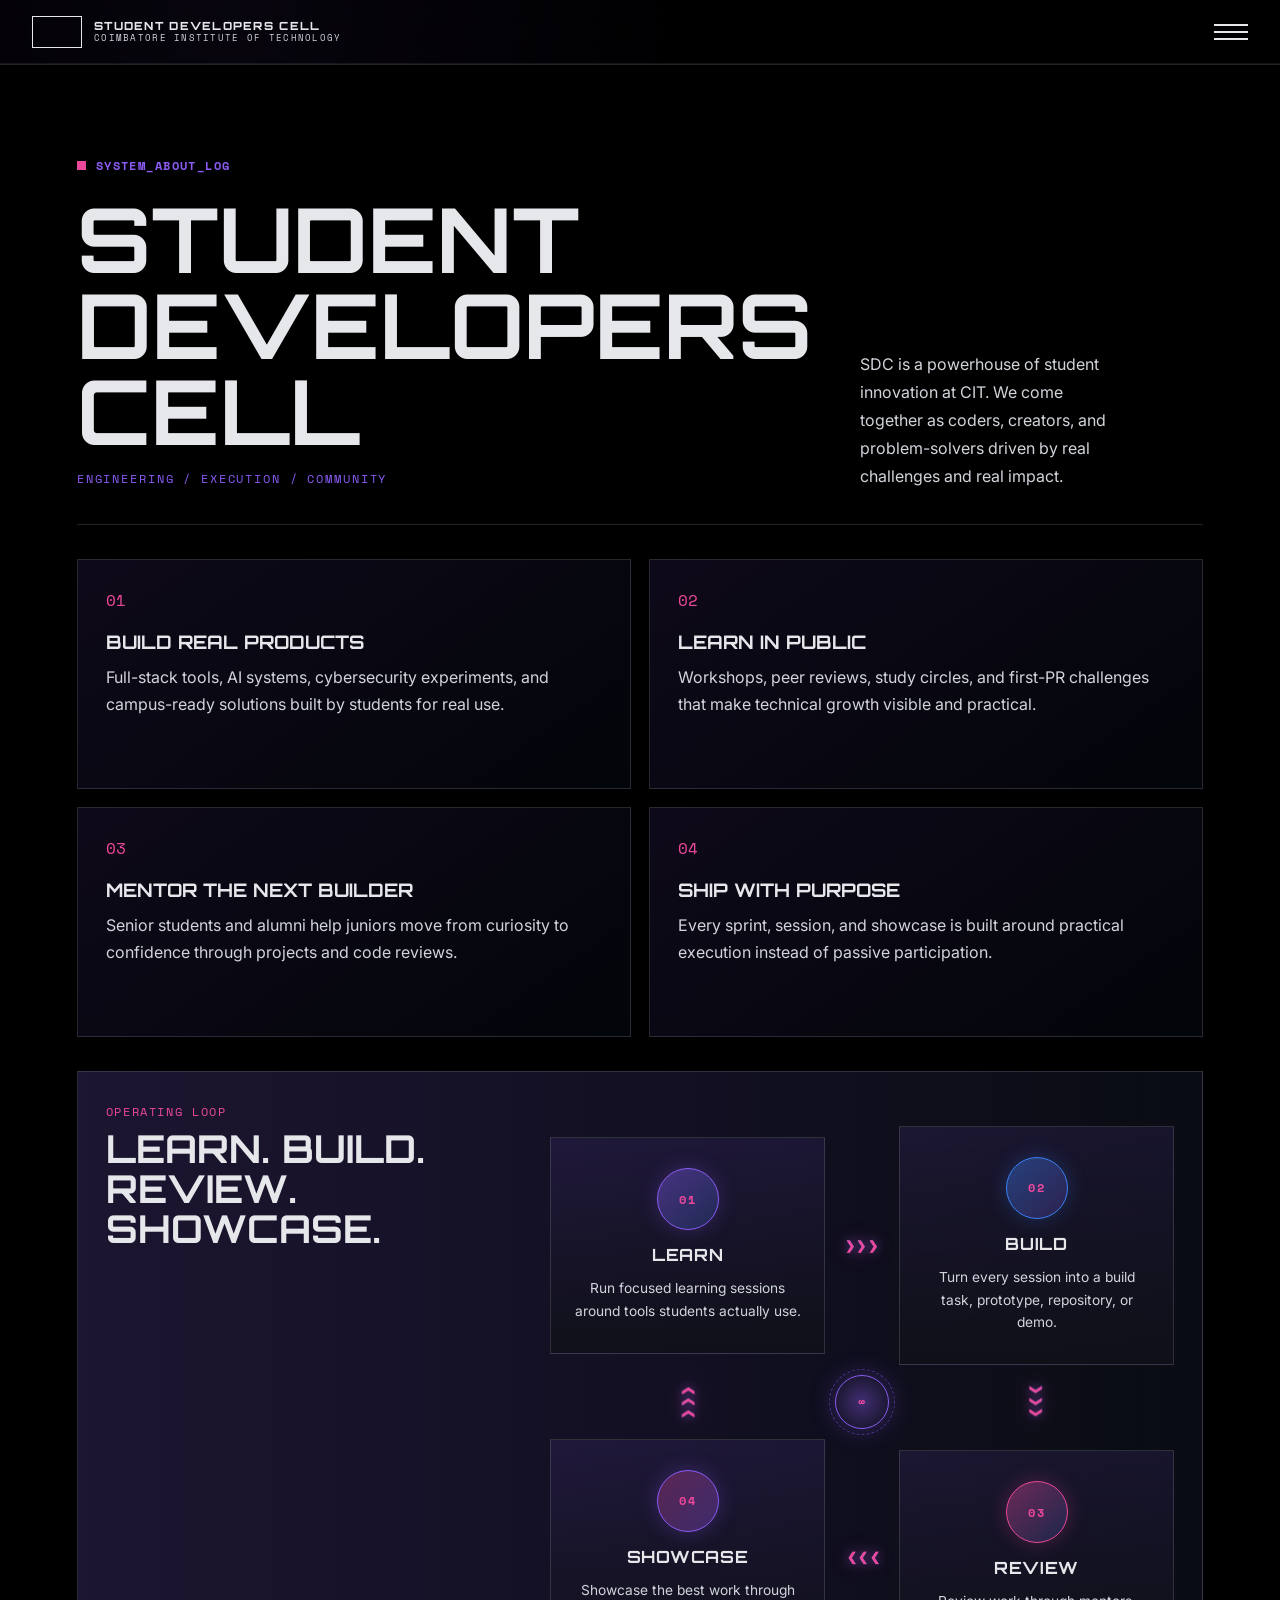
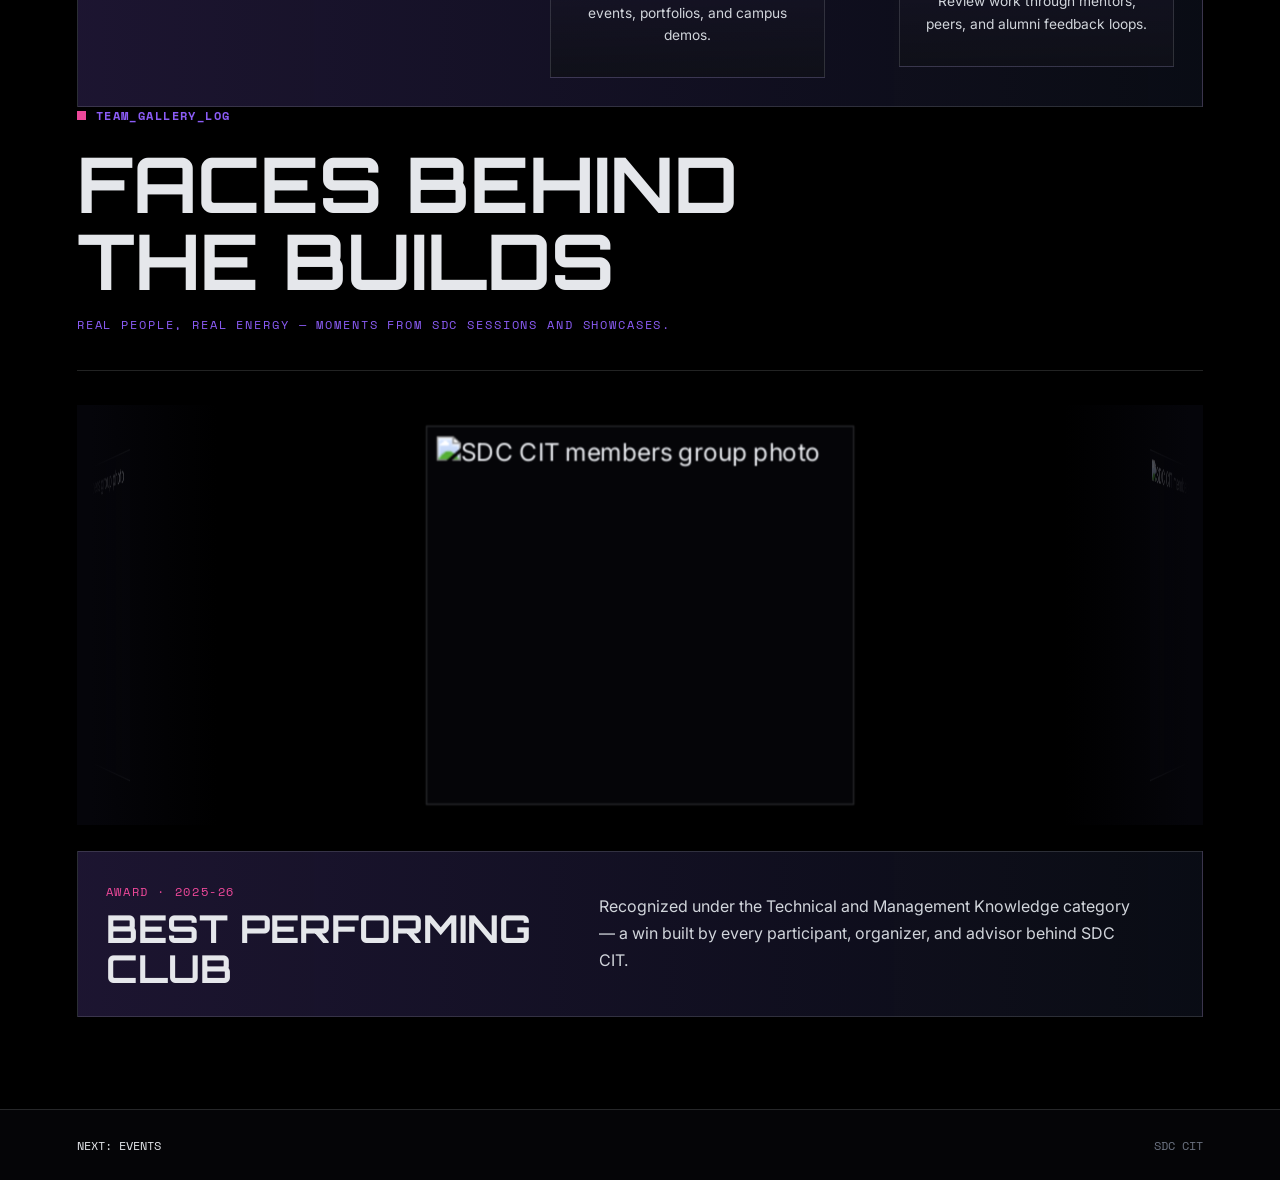
==== commit 360b0897: "members gallery" ====
--- a/about.html
+++ b/about.html
@@ -66,23 +66,18 @@
       .loop-square .loop-step:nth-of-type(3) { transition-delay: 240ms; }
       .loop-square .loop-step:nth-of-type(4) { transition-delay: 360ms; }
       .loop-return { display: none; align-items: center; justify-content: center; gap: 10px; margin-top: 22px; padding-top: 18px; border-top: 1px dashed var(--line); color: var(--pink); font-family: "Space Mono", monospace; font-size: 0.76rem; letter-spacing: 0.15em; text-transform: uppercase; }
-      .photo-duo { display: grid; grid-template-columns: 1fr 1fr; gap: 30px; margin-top: 30px; }
-      .photo-card { position: relative; overflow: hidden; padding: 8px; border: 1px solid var(--line); background: #050508; transition: transform 360ms ease, box-shadow 360ms ease; }
-      .photo-card img { display: block; width: 100%; height: 360px; object-fit: cover; filter: grayscale(20%) contrast(1.05); transition: filter 450ms ease, transform 700ms ease; }
-      .photo-card:hover img { filter: grayscale(0%) contrast(1.08); transform: scale(1.05); }
-      .photo-card::after { content: ""; position: absolute; inset: 0; padding: 1px; border-radius: 0; background: linear-gradient(120deg, var(--purple), var(--blue), var(--pink)); -webkit-mask: linear-gradient(#000 0 0) content-box, linear-gradient(#000 0 0); -webkit-mask-composite: xor; mask-composite: exclude; opacity: 0; transition: opacity 450ms ease; pointer-events: none; }
-      .photo-card:hover::after { opacity: 1; }
-      .tilt-left { transform: rotate(-2.4deg); }
-      .tilt-right { transform: rotate(2deg); }
-      .photo-card:hover { transform: rotate(0deg) translateY(-8px); box-shadow: 0 22px 44px rgba(139, 92, 246, 0.28); }
-      .photo-card figcaption { margin-top: 12px; text-align: center; font-family: "Space Mono", monospace; font-size: 0.72rem; letter-spacing: 0.14em; text-transform: uppercase; color: var(--secondary); }
+      .coverflow { position: relative; height: 420px; margin-top: 34px; display: flex; align-items: center; justify-content: center; overflow: hidden; perspective: 1500px; }
+      .coverflow-ring { position: relative; width: 360px; height: 280px; transform-style: preserve-3d; animation: coverflow-spin 55s linear infinite; }
+      .cf-slide { position: absolute; inset: 0; padding: 6px; border: 1px solid var(--line); background: #050508; box-shadow: 0 24px 50px rgba(0, 0, 0, 0.55); backface-visibility: hidden; }
+      .cf-slide img { width: 100%; height: 100%; object-fit: cover; display: block; filter: contrast(1.05); }
+      .coverflow::before, .coverflow::after { content: ""; position: absolute; top: 0; bottom: 0; width: 140px; z-index: 2; pointer-events: none; }
+      .coverflow::before { left: 0; background: linear-gradient(90deg, #05050a 10%, transparent 100%); }
+      .coverflow::after { right: 0; background: linear-gradient(270deg, #05050a 10%, transparent 100%); }
+      @keyframes coverflow-spin { from { transform: rotateY(0deg); } to { transform: rotateY(-360deg); } }
       @media (max-width: 900px) {
-        .photo-duo { grid-template-columns: 1fr; }
-        .tilt-left, .tilt-right { transform: rotate(0deg); }
-        .photo-card::after { opacity: 0.55; animation: photo-pulse 3.2s ease-in-out infinite; }
-        .photo-card img { filter: grayscale(0%) contrast(1.06); }
+        .coverflow { height: 300px; }
+        .coverflow-ring { width: 240px; height: 180px; }
       }
-      @keyframes photo-pulse { 0%, 100% { opacity: 0.35; } 50% { opacity: 0.75; } }
       @media (max-width: 900px) {
         .loop-square {
           grid-template-columns: 1fr;
@@ -167,15 +162,15 @@
         <div class="section-heading compact reveal">
           <div><h2>Faces Behind The Builds</h2><p>Real people, real energy — moments from SDC sessions and showcases.</p></div>
         </div>
-        <div class="photo-duo reveal">
-          <figure class="photo-card tilt-left">
-            <img src="assets/team-1.jpg" alt="SDC CIT members posing together after a session" loading="lazy" />
-            <figcaption>SDC CIT — Team</figcaption>
-          </figure>
-          <figure class="photo-card tilt-right">
-            <img src="assets/team-2.jpg" alt="SDC CIT members group photo in the seminar hall" loading="lazy" />
-            <figcaption>SDC CIT — Team</figcaption>
-          </figure>
+        <div class="coverflow reveal">
+          <div class="coverflow-ring">
+            <figure class="cf-slide" style="transform: rotateY(0deg) translateZ(520px);"><img src="assets/team-1.jpg" alt="SDC CIT members group photo" loading="lazy" /></figure>
+            <figure class="cf-slide" style="transform: rotateY(60deg) translateZ(520px);"><img src="assets/team-2.jpg" alt="SDC CIT members group photo" loading="lazy" /></figure>
+            <figure class="cf-slide" style="transform: rotateY(120deg) translateZ(520px);"><img src="assets/team-1.jpg" alt="SDC CIT members group photo" loading="lazy" /></figure>
+            <figure class="cf-slide" style="transform: rotateY(180deg) translateZ(520px);"><img src="assets/team-2.jpg" alt="SDC CIT members group photo" loading="lazy" /></figure>
+            <figure class="cf-slide" style="transform: rotateY(240deg) translateZ(520px);"><img src="assets/team-1.jpg" alt="SDC CIT members group photo" loading="lazy" /></figure>
+            <figure class="cf-slide" style="transform: rotateY(300deg) translateZ(520px);"><img src="assets/team-2.jpg" alt="SDC CIT members group photo" loading="lazy" /></figure>
+          </div>
         </div>
         <div class="command-panel reveal">
           <div>
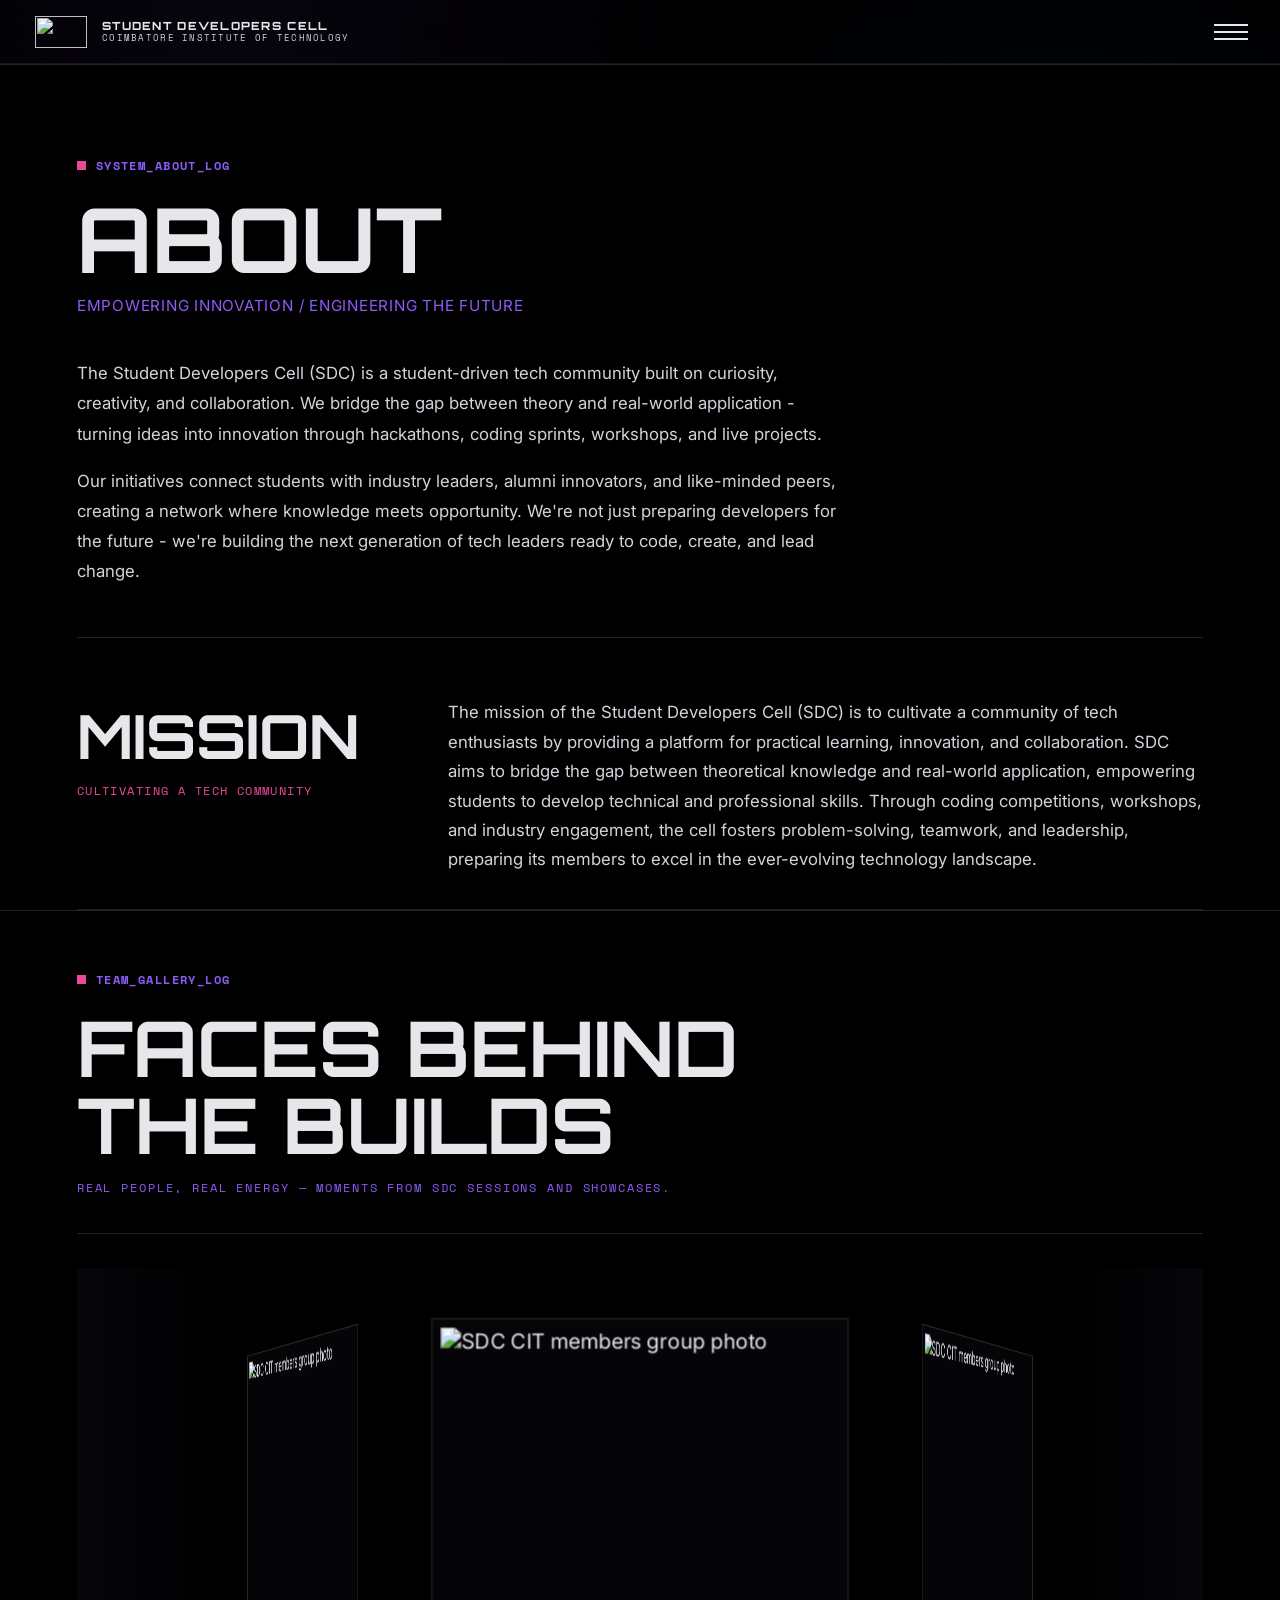
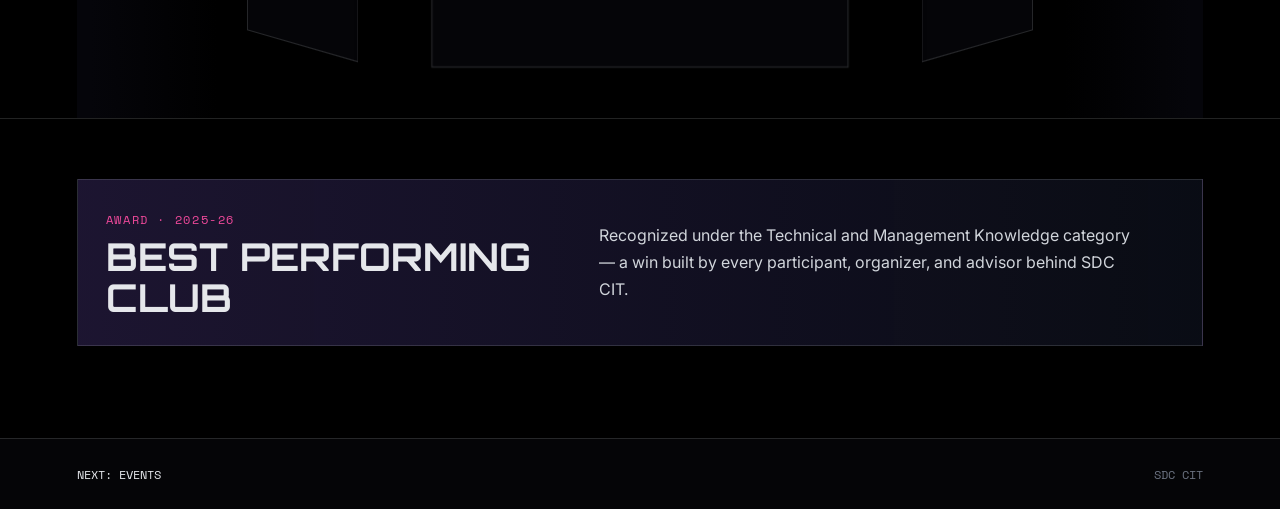
==== commit 6d9cd3de: "about-redesign" ====
--- a/about.html
+++ b/about.html
@@ -9,95 +9,71 @@
     <link href="https://fonts.googleapis.com/css2?family=Inter:wght@400;500;600;700;800&family=Orbitron:wght@600;700;900&family=Space+Mono&display=swap" rel="stylesheet" />
     <link rel="stylesheet" href="styles.css" />
     <style>
-      .loop-square {
-        position: relative;
-        display: grid;
-        grid-template-columns: 1fr auto 1fr;
-        grid-template-areas:
-          "step1 arrow-top step2"
-          "arrow-left hub arrow-right"
-          "step4 arrow-bottom step3";
-        align-items: center;
-        justify-items: center;
-        gap: 10px;
-        margin-top: 26px;
-      }
-      .loop-step { width: 100%; display: flex; flex-direction: column; align-items: center; text-align: center; gap: 12px; padding: 30px 22px; border: 1px solid var(--line); background: linear-gradient(180deg, rgba(139, 92, 246, 0.1), rgba(15, 16, 24, 0.92)); transition: transform 220ms ease, border-color 220ms ease, box-shadow 220ms ease, opacity 620ms ease; }
-      .loop-step:hover { transform: translateY(-4px); border-color: rgba(139, 92, 246, 0.65); box-shadow: 0 0 30px rgba(139, 92, 246, 0.16); }
-      .loop-icon { width: 62px; height: 62px; border-radius: 50%; display: flex; align-items: center; justify-content: center; border: 1px solid var(--purple); background: linear-gradient(135deg, rgba(139, 92, 246, 0.4), rgba(59, 130, 246, 0.2)); color: var(--white); font-family: Orbitron, monospace; font-weight: 700; font-size: 1.05rem; box-shadow: 0 0 20px rgba(139, 92, 246, 0.25); }
-      .step2 .loop-icon { border-color: var(--blue); background: linear-gradient(135deg, rgba(59, 130, 246, 0.4), rgba(139, 92, 246, 0.2)); box-shadow: 0 0 20px rgba(59, 130, 246, 0.25); }
-      .step3 .loop-icon { border-color: var(--pink); background: linear-gradient(135deg, rgba(236, 72, 153, 0.4), rgba(59, 130, 246, 0.18)); box-shadow: 0 0 20px rgba(236, 72, 153, 0.25); }
-      .step4 .loop-icon { border-color: var(--purple); background: linear-gradient(135deg, rgba(236, 72, 153, 0.3), rgba(139, 92, 246, 0.32)); box-shadow: 0 0 20px rgba(139, 92, 246, 0.28); }
-      .loop-step h4 { margin: 2px 0 0; color: var(--white); font-family: Orbitron, monospace; text-transform: uppercase; letter-spacing: 0.04em; font-size: 1.05rem; }
-      .loop-step p { margin: 0; color: var(--secondary); font-size: 0.86rem; line-height: 1.65; }
-      .step1 { grid-area: step1; }
-      .step2 { grid-area: step2; }
-      .step3 { grid-area: step3; }
-      .step4 { grid-area: step4; }
-      .pos-top { grid-area: arrow-top; }
-      .pos-right { grid-area: arrow-right; }
-      .pos-bottom { grid-area: arrow-bottom; }
-      .pos-left { grid-area: arrow-left; }
-      .loop-hub { grid-area: hub; position: relative; width: 54px; height: 54px; border-radius: 50%; display: flex; align-items: center; justify-content: center; color: var(--white); font-family: Orbitron, monospace; font-weight: 900; font-size: 1.3rem; background: radial-gradient(circle, rgba(139, 92, 246, 0.4), rgba(15, 16, 24, 0.92)); border: 1px solid var(--purple); box-shadow: 0 0 24px rgba(139, 92, 246, 0.35); }
-      .loop-hub::before { content: ""; position: absolute; inset: -7px; border-radius: 50%; border: 1px dashed rgba(139, 92, 246, 0.45); animation: loop-spin 7s linear infinite; }
-      @keyframes loop-spin { to { transform: rotate(360deg); } }
-      @keyframes loop-flow { 0%, 100% { opacity: 0.3; } 50% { opacity: 1; } }
-      .loop-chevron {
-        display: inline-block;
-        font-family: Arial, Helvetica, sans-serif;
-        font-weight: 900;
-        font-size: 1.15rem;
-        letter-spacing: -7px;
-        line-height: 1;
-        padding: 0 4px;
-        background: linear-gradient(90deg, var(--purple), var(--blue), var(--pink));
-        -webkit-background-clip: text;
-        background-clip: text;
-        color: transparent;
-        filter: drop-shadow(0 0 5px rgba(139, 92, 246, 0.55)) drop-shadow(0 0 9px rgba(236, 72, 153, 0.28));
-        animation: loop-flow 2.4s ease-in-out infinite;
-      }
-      .pos-top .loop-chevron { transform: rotate(0deg); animation-delay: 0s; }
-      .pos-right .loop-chevron { transform: rotate(90deg); animation-delay: 0.6s; }
-      .pos-bottom .loop-chevron { transform: rotate(180deg); animation-delay: 1.2s; }
-      .pos-left .loop-chevron { transform: rotate(-90deg); animation-delay: 1.8s; }
-      .loop-square .loop-step:nth-of-type(1) { transition-delay: 0ms; }
-      .loop-square .loop-step:nth-of-type(2) { transition-delay: 120ms; }
-      .loop-square .loop-step:nth-of-type(3) { transition-delay: 240ms; }
-      .loop-square .loop-step:nth-of-type(4) { transition-delay: 360ms; }
-      .loop-return { display: none; align-items: center; justify-content: center; gap: 10px; margin-top: 22px; padding-top: 18px; border-top: 1px dashed var(--line); color: var(--pink); font-family: "Space Mono", monospace; font-size: 0.76rem; letter-spacing: 0.15em; text-transform: uppercase; }
-      .coverflow { position: relative; height: 420px; margin-top: 34px; display: flex; align-items: center; justify-content: center; overflow: hidden; perspective: 1500px; }
-      .coverflow-ring { position: relative; width: 360px; height: 280px; transform-style: preserve-3d; animation: coverflow-spin 55s linear infinite; }
-      .cf-slide { position: absolute; inset: 0; padding: 6px; border: 1px solid var(--line); background: #050508; box-shadow: 0 24px 50px rgba(0, 0, 0, 0.55); backface-visibility: hidden; }
+      /* ── Carousel ── */
+      .coverflow { position: relative; height: 450px; margin-top: 34px; display: flex; align-items: center; justify-content: center; overflow: hidden; perspective: 1500px; --ring-radius: 350px; }
+      .coverflow-ring { position: relative; width: 400px; height: 300px; transform-style: preserve-3d; animation: coverflow-spin 55s linear infinite; }
+      .cf-slide { position: absolute; inset: 0; padding: 6px; border: 1px solid var(--line); background: #050508; box-shadow: 0 24px 50px rgba(0,0,0,0.55); backface-visibility: hidden; }
       .cf-slide img { width: 100%; height: 100%; object-fit: cover; display: block; filter: contrast(1.05); }
       .coverflow::before, .coverflow::after { content: ""; position: absolute; top: 0; bottom: 0; width: 140px; z-index: 2; pointer-events: none; }
       .coverflow::before { left: 0; background: linear-gradient(90deg, #05050a 10%, transparent 100%); }
-      .coverflow::after { right: 0; background: linear-gradient(270deg, #05050a 10%, transparent 100%); }
+      .coverflow::after  { right: 0; background: linear-gradient(270deg, #05050a 10%, transparent 100%); }
       @keyframes coverflow-spin { from { transform: rotateY(0deg); } to { transform: rotateY(-360deg); } }
       @media (max-width: 900px) {
-        .coverflow { height: 300px; }
-        .coverflow-ring { width: 240px; height: 180px; }
+        .coverflow { height: 320px; --ring-radius: 230px; }
+        .coverflow-ring { width: 260px; height: 195px; }
+      }
+
+      /* ── About hero ── */
+      .about-hero-left {
+        display: flex;
+        flex-direction: column;
+        align-items: flex-start;
+        text-align: left;
+        margin-top: 22px;
+        padding-bottom: 34px;
+        border-bottom: 1px solid var(--line);
+      }
+      .about-hero-left h1 {
+        font-family: Orbitron, monospace;
+        font-size: clamp(2.4rem, 7vw, 6.4rem);
+        line-height: 0.96;
+        text-transform: uppercase;
+        margin: 0;
+      }
+      .about-subtitle {
+        margin-top: 14px;
+        color: var(--purple) !important;
+        font-family: 'Inter', sans-serif !important;
+        font-size: 0.95rem;
+        letter-spacing: 0.05em;
+        text-transform: uppercase;
+      }
+      .about-description {
+        max-width: 760px;
+        margin-top: 28px;
+        color: var(--secondary);
+        line-height: 1.8;
+        font-size: 1.05rem;
+      }
+      .about-description p { margin-top: 16px; }
+      .about-description p:first-child { margin-top: 0; }
+
+      /* ── Mission layout ── */
+      .mission-layout {
+        display: grid;
+        grid-template-columns: 0.6fr 1.4fr;
+        gap: 48px;
+        align-items: start;
+        padding-bottom: 34px;
+        border-bottom: 1px solid var(--line);
       }
       @media (max-width: 900px) {
-        .loop-square {
-          grid-template-columns: 1fr;
-          grid-template-areas:
-            "step1"
-            "arrow-top"
-            "step2"
-            "arrow-right"
-            "hub"
-            "step3"
-            "arrow-bottom"
-            "step4"
-            "arrow-left";
-        }
-        .pos-top .loop-chevron,
-        .pos-right .loop-chevron,
-        .pos-bottom .loop-chevron { transform: rotate(90deg); }
-        .loop-return { display: flex; }
-        .loop-step { box-shadow: 0 0 24px rgba(139, 92, 246, 0.14); }
+        .mission-layout { grid-template-columns: 1fr; gap: 16px; }
       }
+
+      /* ── Section spacing helpers ── */
+      .no-bottom-padding { padding-bottom: 0 !important; }
+      .no-top-padding    { padding-top: 0 !important; }
     </style>
   </head>
   <body class="inner-page">
@@ -106,73 +82,61 @@
       <button class="menu-toggle" id="menuToggle" aria-label="Toggle menu" aria-expanded="false"><span></span><span></span><span></span></button>
     </nav>
     <div class="menu-panel" id="menuPanel" aria-hidden="true">
-      <div class="menu-bg"></div><div class="menu-topline"><span>DEVELOPMENT</span><b>/</b><span>INNOVATION</span><b>/</b><span>EXECUTION</span></div>
-      <div class="menu-pagination"><button data-target="index.html">HOME</button><button data-target="about.html">ABOUT</button><button data-target="events.html">EVENTS</button><button data-target="modules.html">MODULES</button><button data-target="team.html">TEAM</button><button data-target="contact.html">CONTACT</button></div>
-      <div class="menu-links"><a href="index.html"><span>01</span>HOME</a><a href="about.html"><span>02</span>ABOUT</a><a href="events.html"><span>03</span>EVENTS</a><a href="modules.html"><span>04</span>MODULES</a><a href="team.html"><span>05</span>TEAM</a><a href="contact.html"><span>06</span>CONTACT</a></div>
-      <p class="menu-brief">Student-led, builder-first, and product-minded. Shipping projects, workshops, hackathons, and peer learning from CIT.</p>
+      <div class="menu-bg"></div><div class="menu-topline"><span>OPEN SOURCE</span><b>/</b><span>INNOVATION</span><b>/</b><span>COLLABORATION</span></div>
+      <div class="menu-pagination"><button data-target="index.html">HOME</button><button data-target="about.html">ABOUT</button><button data-target="events.html">EVENTS</button><button data-target="blogs.html">BLOGS</button><button data-target="team.html">TEAM</button><button data-target="contact.html">CONTACT</button></div>
+      <div class="menu-links"><a href="index.html"><span>01</span>HOME</a><a href="about.html"><span>02</span>ABOUT</a><a href="events.html"><span>03</span>EVENTS</a><a href="blogs.html"><span>04</span>BLOGS</a><a href="team.html"><span>05</span>TEAM</a><a href="contact.html"><span>06</span>CONTACT</a></div>
+      <p class="menu-brief">At Student Developers Cell, we believe in building innovation through collaboration, empowering students with modern technology, and creating a strong ecosystem where ideas become shipped products. We encourage hands-on learning, peer mentorship, open contribution, and community-driven projects.</p>
     </div>
     <main class="page-main">
-      <section class="section-shell page-hero">
+
+      <!-- About & Mission — single shell, no gap between them -->
+      <section class="section-shell page-hero no-bottom-padding">
         <div class="section-log"><span></span>SYSTEM_ABOUT_LOG</div>
-        <div class="section-heading">
-          <div><h1>Student Developers Cell</h1><p>Engineering / Execution / Community</p></div>
-          <p>SDC is a powerhouse of student innovation at CIT. We come together as coders, creators, and problem-solvers driven by real challenges and real impact.</p>
+
+        <!-- About heading + description -->
+        <div class="about-hero-left">
+          <h1>About</h1>
+          <p class="about-subtitle">Empowering Innovation / Engineering the Future</p>
+          <div class="about-description">
+            <p>The Student Developers Cell (SDC) is a student-driven tech community built on curiosity, creativity, and collaboration. We bridge the gap between theory and real-world application - turning ideas into innovation through hackathons, coding sprints, workshops, and live projects.</p>
+            <p>Our initiatives connect students with industry leaders, alumni innovators, and like-minded peers, creating a network where knowledge meets opportunity. We're not just preparing developers for the future - we're building the next generation of tech leaders ready to code, create, and lead change.</p>
+          </div>
         </div>
-        <div class="about-grid reveal">
-          <article><span>01</span><h3>Build Real Products</h3><p>Full-stack tools, AI systems, cybersecurity experiments, and campus-ready solutions built by students for real use.</p></article>
-          <article><span>02</span><h3>Learn In Public</h3><p>Workshops, peer reviews, study circles, and first-PR challenges that make technical growth visible and practical.</p></article>
-          <article><span>03</span><h3>Mentor The Next Builder</h3><p>Senior students and alumni help juniors move from curiosity to confidence through projects and code reviews.</p></article>
-          <article><span>04</span><h3>Ship With Purpose</h3><p>Every sprint, session, and showcase is built around practical execution instead of passive participation.</p></article>
+
+        <!-- Mission — 60px gap below About, same as internal spacing -->
+        <div class="mission-layout" style="margin-top: 60px;">
+          <div>
+            <h2 style="font-family: Orbitron, monospace; font-size: clamp(2rem, 5vw, 3.8rem); margin: 0; text-transform: uppercase;">Mission</h2>
+            <p style="color: var(--pink); font-family: 'Space Mono', monospace; font-size: 0.74rem; letter-spacing: 0.12em; text-transform: uppercase; margin-top: 8px;">Cultivating a Tech Community</p>
+          </div>
+          <p style="color: var(--secondary); line-height: 1.75; font-size: 1.05rem; margin: 0;">The mission of the Student Developers Cell (SDC) is to cultivate a community of tech enthusiasts by providing a platform for practical learning, innovation, and collaboration. SDC aims to bridge the gap between theoretical knowledge and real-world application, empowering students to develop technical and professional skills. Through coding competitions, workshops, and industry engagement, the cell fosters problem-solving, teamwork, and leadership, preparing its members to excel in the ever-evolving technology landscape.</p>
         </div>
-        <div class="split-panel reveal">
+      </section>
+
+      <!-- Team Gallery — top padding removed, 60px margin on first child -->
+      <section class="section-shell no-top-padding no-bottom-padding" aria-label="Team Gallery">
+        <div class="section-log reveal" style="margin-top: 60px;"><span></span>TEAM_GALLERY_LOG</div>
+        <div class="section-heading compact reveal">
           <div>
-            <span>OPERATING LOOP</span>
-            <h2>Learn. Build. Review. Showcase.</h2>
+            <h2>Faces Behind The Builds</h2>
+            <p>Real people, real energy — moments from SDC sessions and showcases.</p>
           </div>
-          <div class="loop-square">
-            <article class="loop-step reveal step1">
-              <span class="loop-icon">01</span>
-              <h4>Learn</h4>
-              <p>Run focused learning sessions around tools students actually use.</p>
-            </article>
-            <span class="pos-top"><span class="loop-chevron">❯❯❯</span></span>
-            <article class="loop-step reveal step2">
-              <span class="loop-icon">02</span>
-              <h4>Build</h4>
-              <p>Turn every session into a build task, prototype, repository, or demo.</p>
-            </article>
-            <span class="pos-right"><span class="loop-chevron">❯❯❯</span></span>
-            <span class="loop-hub">∞</span>
-            <article class="loop-step reveal step3">
-              <span class="loop-icon">03</span>
-              <h4>Review</h4>
-              <p>Review work through mentors, peers, and alumni feedback loops.</p>
-            </article>
-            <span class="pos-bottom"><span class="loop-chevron">❯❯❯</span></span>
-            <article class="loop-step reveal step4">
-              <span class="loop-icon">04</span>
-              <h4>Showcase</h4>
-              <p>Showcase the best work through events, portfolios, and campus demos.</p>
-            </article>
-            <span class="pos-left"><span class="loop-chevron">❯❯❯</span></span>
-          </div>
-          <div class="loop-return">↺ Cycle repeats — step 04 feeds back into step 01</div>
-        </div>
-        <div class="section-log reveal"><span></span>TEAM_GALLERY_LOG</div>
-        <div class="section-heading compact reveal">
-          <div><h2>Faces Behind The Builds</h2><p>Real people, real energy — moments from SDC sessions and showcases.</p></div>
         </div>
         <div class="coverflow reveal">
           <div class="coverflow-ring">
-            <figure class="cf-slide" style="transform: rotateY(0deg) translateZ(520px);"><img src="assets/team-1.jpg" alt="SDC CIT members group photo" loading="lazy" /></figure>
-            <figure class="cf-slide" style="transform: rotateY(60deg) translateZ(520px);"><img src="assets/team-2.jpg" alt="SDC CIT members group photo" loading="lazy" /></figure>
-            <figure class="cf-slide" style="transform: rotateY(120deg) translateZ(520px);"><img src="assets/team-1.jpg" alt="SDC CIT members group photo" loading="lazy" /></figure>
-            <figure class="cf-slide" style="transform: rotateY(180deg) translateZ(520px);"><img src="assets/team-2.jpg" alt="SDC CIT members group photo" loading="lazy" /></figure>
-            <figure class="cf-slide" style="transform: rotateY(240deg) translateZ(520px);"><img src="assets/team-1.jpg" alt="SDC CIT members group photo" loading="lazy" /></figure>
-            <figure class="cf-slide" style="transform: rotateY(300deg) translateZ(520px);"><img src="assets/team-2.jpg" alt="SDC CIT members group photo" loading="lazy" /></figure>
+            <figure class="cf-slide" style="transform: rotateY(0deg) translateZ(var(--ring-radius));"><img src="assets/team-1.jpg" alt="SDC CIT members group photo" loading="lazy" /></figure>
+            <figure class="cf-slide" style="transform: rotateY(60deg) translateZ(var(--ring-radius));"><img src="assets/team-2.jpg" alt="SDC CIT members group photo" loading="lazy" /></figure>
+            <figure class="cf-slide" style="transform: rotateY(120deg) translateZ(var(--ring-radius));"><img src="assets/team-1.jpg" alt="SDC CIT members group photo" loading="lazy" /></figure>
+            <figure class="cf-slide" style="transform: rotateY(180deg) translateZ(var(--ring-radius));"><img src="assets/team-2.jpg" alt="SDC CIT members group photo" loading="lazy" /></figure>
+            <figure class="cf-slide" style="transform: rotateY(240deg) translateZ(var(--ring-radius));"><img src="assets/team-1.jpg" alt="SDC CIT members group photo" loading="lazy" /></figure>
+            <figure class="cf-slide" style="transform: rotateY(300deg) translateZ(var(--ring-radius));"><img src="assets/team-2.jpg" alt="SDC CIT members group photo" loading="lazy" /></figure>
           </div>
         </div>
-        <div class="command-panel reveal">
+      </section>
+
+      <!-- Award — top padding removed, 60px margin on panel -->
+      <section class="section-shell no-top-padding" aria-label="Awards and Recognition">
+        <div class="command-panel reveal" style="margin-top: 60px;">
           <div>
             <span>AWARD · 2025-26</span>
             <h3>Best Performing Club</h3>
@@ -180,6 +144,7 @@
           <p>Recognized under the Technical and Management Knowledge category — a win built by every participant, organizer, and advisor behind SDC CIT.</p>
         </div>
       </section>
+
     </main>
     <footer class="mini-footer"><a href="events.html">Next: Events</a><span>SDC CIT</span></footer>
     <script src="script.js"></script>
--- a/styles.css
+++ b/styles.css
@@ -48,7 +48,7 @@
   justify-content: space-between;
   padding: 0 32px;
   color: var(--white);
-  mix-blend-mode: difference;
+  /* mix-blend-mode:saturation; */
 }
 
 .brand {
@@ -58,14 +58,20 @@
 }
 
 .brand-mark {
-  width: 50px;
-  height: 32px;
+  width: 58px;
+  height: 38px;
   display: grid;
   place-items: center;
-  border: 1px solid currentColor;
-  font-family: Orbitron, monospace;
-  font-size: 0.78rem;
-  font-weight: 900;
+  overflow: hidden;
+  /* border: 1px solid rgba(229, 231, 235, 0.22);
+  background: rgba(255, 255, 255, 0.96); */
+}
+
+.brand-mark img {
+  width: 100%;
+  height: 100%;
+  object-fit: contain;
+  padding: 3px;
 }
 
 .brand-copy {
@@ -659,160 +665,18 @@
   font-weight: 900;
 }
 
-.page-hero {
-  counter-reset: division;
-}
-
 .team-list {
   margin-top: 28px;
-  display: grid;
-  grid-template-columns: repeat(4, 1fr);
-  gap: 32px 24px;
-}
-
-.team-division {
-  counter-increment: division;
-  margin-top: 60px;
-}
-
-.team-division:first-of-type {
-  margin-top: 30px;
-}
-
-.team-division .team-list {
-  margin-top: 22px;
-}
-
-.team-division-title {
-  display: flex;
-  align-items: center;
-  gap: 12px;
-  margin: 0;
-  padding-bottom: 14px;
-  border-bottom: 1px solid var(--line);
-  color: var(--white);
-  font-family: Orbitron, monospace;
-  font-size: clamp(1rem, 2vw, 1.35rem);
-  font-weight: 700;
-  letter-spacing: 0.04em;
-  text-transform: uppercase;
-}
-
-.team-division-title::before {
-  content: counter(division, decimal-leading-zero) " /";
-  flex: none;
-  color: var(--pink);
-  font-family: "Space Mono", monospace;
-  font-size: 0.72rem;
-  font-weight: 700;
-  letter-spacing: 0.1em;
-}
-
-.team-division-title::after {
-  content: "";
-  width: 8px;
-  height: 8px;
-  flex: none;
-  margin-left: auto;
-  background: var(--pink);
-  box-shadow: 0 0 12px var(--pink);
 }
 
 .team-row {
   position: relative;
-  display: flex;
-  flex-direction: column;
+  min-height: 104px;
+  display: grid;
+  grid-template-columns: 1fr auto 1fr;
+  gap: 24px;
   align-items: center;
-  text-align: center;
-  gap: 10px;
-  padding: 18px;
-  border: 1px solid var(--line);
-  background: linear-gradient(165deg, rgba(139, 92, 246, 0.08), rgba(15, 16, 24, 0) 65%);
-  transition: transform 260ms ease, border-color 260ms ease, box-shadow 260ms ease;
-}
-
-.team-row::before,
-.team-row::after {
-  content: "";
-  position: absolute;
-  width: 14px;
-  height: 14px;
-  border: 1px solid transparent;
-  opacity: 0;
-  transition: opacity 260ms ease;
-  pointer-events: none;
-}
-
-.team-row::before {
-  top: -1px;
-  left: -1px;
-  border-top-color: var(--purple);
-  border-left-color: var(--purple);
-}
-
-.team-row::after {
-  bottom: -1px;
-  right: -1px;
-  border-bottom-color: var(--pink);
-  border-right-color: var(--pink);
-}
-
-.team-row:hover {
-  transform: translateY(-6px);
-  border-color: rgba(139, 92, 246, 0.5);
-  box-shadow: 0 22px 44px rgba(139, 92, 246, 0.16);
-}
-
-.team-row:hover::before,
-.team-row:hover::after {
-  opacity: 1;
-}
-
-.team-row > .tags:first-of-type {
-  order: 3;
-  justify-content: center;
-}
-
-.team-row > .tags:first-of-type span:first-child {
-  border-color: var(--pink);
-  color: var(--white);
-}
-
-.team-row .avatar {
-  order: 1;
-  width: 100%;
-  aspect-ratio: 4 / 5;
-  height: auto;
-}
-
-.team-row > div:last-child {
-  order: 2;
-  display: flex;
-  flex-direction: column;
-  align-items: center;
-  gap: 8px;
-}
-
-.team-row > div:last-child .tags {
-  justify-content: center;
-}
-
-.team-row > div:last-child .tags span {
-  padding: 0;
-  border: none;
-}
-
-.team-row > div:last-child .tags a {
-  font-size: 0.6rem;
-  letter-spacing: 0.1em;
-  color: var(--muted);
-  border-bottom: 1px solid transparent;
-  transition: color 200ms ease, border-color 200ms ease;
-}
-
-.team-row > div:last-child .tags a:hover {
-  color: var(--pink);
-  border-color: var(--pink);
+  border-bottom: 1px solid var(--line);
 }
 
 .tags {
@@ -831,27 +695,9 @@
 }
 
 .team-row h3 {
-  position: relative;
   margin: 0;
-  padding-bottom: 8px;
-  font-size: clamp(1.05rem, 1.6vw, 1.4rem);
+  font-size: clamp(1.2rem, 3vw, 2rem);
   font-weight: 500;
-}
-
-.team-row h3::after {
-  content: "";
-  position: absolute;
-  left: 50%;
-  bottom: 0;
-  width: 0;
-  height: 1px;
-  background: var(--pink);
-  transition: width 260ms ease, left 260ms ease;
-}
-
-.team-row:hover h3::after {
-  width: 34px;
-  left: calc(50% - 17px);
 }
 
 .avatar {
@@ -865,486 +711,12 @@
     var(--panel);
   color: var(--white);
   font-family: Orbitron, monospace;
-  overflow: hidden;
-}
-
-.team-row .avatar img {
-  object-position: center 22%;
-  filter: grayscale(30%) contrast(1.05);
-  transition: transform 420ms ease, filter 320ms ease;
-}
-
-.team-row:hover .avatar img {
-  transform: scale(1.08);
-  filter: grayscale(0%) contrast(1.08);
-}
-
-.member-link {
-  display: block;
-  order: 1;
-  width: 100%;
-  border-radius: 0;
-}
-
-.member-link .avatar {
-  cursor: pointer;
-  transition: box-shadow 260ms ease;
-}
-
-.member-link:hover .avatar,
-.member-link:focus-visible .avatar {
-  box-shadow: 0 0 0 1px var(--pink), 0 18px 34px rgba(236, 72, 153, 0.22);
-}
-
-.member-name-link {
-  cursor: pointer;
-  transition: color 200ms ease;
-}
-
-.member-name-link:hover,
-.member-name-link:focus-visible {
-  color: var(--pink);
-}
-
-/* ---------------------------------------------
-   Member profile page (QR / ID-card destination)
---------------------------------------------- */
-
-.profile-breadcrumb {
-  display: flex;
-  align-items: center;
-  gap: 10px;
-  color: var(--purple);
-  font-family: "Space Mono", monospace;
-  font-size: 0.72rem;
-  font-weight: 700;
-  letter-spacing: 0.12em;
-  text-transform: uppercase;
-}
-
-.profile-breadcrumb a {
-  color: var(--muted);
-  border-bottom: 1px solid transparent;
-  transition: color 200ms ease, border-color 200ms ease;
-}
-
-.profile-breadcrumb a:hover {
-  color: var(--white);
-  border-color: var(--line);
-}
-
-.profile-breadcrumb b {
-  color: var(--line);
-  font-weight: 400;
-}
-
-.profile-layout {
-  display: flex;
-  align-items: flex-start;
-  gap: 40px;
-  margin-top: 30px;
-}
-
-.profile-card {
-  position: relative;
-  display: grid;
-  grid-template-columns: 300px 1fr;
-  gap: 44px;
-  flex: 1;
-  min-width: 0;
-  margin-top: 0;
-  padding: 36px;
-  border: 1px solid var(--line);
-  background: linear-gradient(165deg, rgba(139, 92, 246, 0.08), rgba(15, 16, 24, 0) 65%);
-}
-
-.profile-card::before,
-.profile-card::after {
-  content: "";
-  position: absolute;
-  width: 22px;
-  height: 22px;
-  border: 1px solid transparent;
-  pointer-events: none;
-}
-
-.profile-card::before {
-  top: -1px;
-  left: -1px;
-  border-top-color: var(--purple);
-  border-left-color: var(--purple);
-}
-
-.profile-card::after {
-  bottom: -1px;
-  right: -1px;
-  border-bottom-color: var(--pink);
-  border-right-color: var(--pink);
-}
-
-.id-card-mock {
-  position: relative;
-  flex: none;
-  width: 200px;
-  display: flex;
-  flex-direction: column;
-  gap: 12px;
-  padding: 20px 18px 16px;
-  border: 1px solid var(--line);
-  background:
-    linear-gradient(165deg, rgba(59, 130, 246, 0.12), rgba(15, 16, 24, 0) 70%),
-    var(--panel);
-}
-
-.id-card-mock::before,
-.id-card-mock::after {
-  content: "";
-  position: absolute;
-  width: 16px;
-  height: 16px;
-  border: 1px solid transparent;
-  pointer-events: none;
-}
-
-.id-card-mock::before {
-  top: -1px;
-  left: -1px;
-  border-top-color: var(--blue);
-  border-left-color: var(--blue);
-}
-
-.id-card-mock::after {
-  bottom: -1px;
-  right: -1px;
-  border-bottom-color: var(--purple);
-  border-right-color: var(--purple);
-}
-
-.id-card-punch {
-  position: absolute;
-  top: -8px;
-  left: 50%;
-  width: 48px;
-  height: 15px;
-  transform: translateX(-50%);
-  background: var(--black);
-  border: 1px solid var(--line);
-  border-top: none;
-}
-
-.id-card-top {
-  display: flex;
-  align-items: center;
-  justify-content: space-between;
-  color: var(--muted);
-  font-family: "Space Mono", monospace;
-  font-size: 0.58rem;
-  font-weight: 700;
-  letter-spacing: 0.08em;
-  text-transform: uppercase;
-}
-
-.id-card-brand {
-  color: var(--white);
-}
-
-.id-card-photo {
-  aspect-ratio: 5 / 6;
-  overflow: hidden;
-  border: 1px solid var(--line);
-  background: var(--panel-soft);
-}
-
-.id-card-photo img {
-  width: 100%;
-  height: 100%;
-  object-fit: cover;
-  object-position: center 22%;
-  filter: grayscale(15%) contrast(1.05);
-}
-
-.id-card-info {
-  display: flex;
-  flex-direction: column;
-  align-items: center;
-  gap: 2px;
-  text-align: center;
-}
-
-.id-card-info strong {
-  font-family: Orbitron, monospace;
-  font-size: 0.86rem;
-  color: var(--white);
-  text-transform: uppercase;
-}
-
-.id-card-info span {
-  color: var(--purple);
-  font-family: "Space Mono", monospace;
-  font-size: 0.6rem;
-  letter-spacing: 0.06em;
-  text-transform: uppercase;
-}
-
-.id-card-qr {
-  align-self: center;
-  width: 108px;
-  padding: 8px;
-  background: #ffffff;
-}
-
-.id-card-qr svg {
-  display: block;
-  width: 100%;
-  height: 100%;
-}
-
-.id-card-footer {
-  display: flex;
-  flex-direction: column;
-  align-items: center;
-  gap: 4px;
-  padding-top: 12px;
-  border-top: 1px dashed var(--line);
-  color: var(--muted);
-  font-family: "Space Mono", monospace;
-  font-size: 0.56rem;
-  letter-spacing: 0.08em;
-  text-transform: uppercase;
-}
-
-.id-card-footer span:first-child {
-  color: var(--pink);
-  font-weight: 700;
-}
-
-.profile-avatar-frame {
-  position: relative;
-  aspect-ratio: 4 / 5;
-  overflow: hidden;
-  border: 1px solid var(--line);
-  background:
-    linear-gradient(135deg, rgba(139, 92, 246, 0.35), rgba(236, 72, 153, 0.15)),
-    var(--panel);
-}
-
-.profile-avatar-frame img {
-  position: absolute;
-  inset: 0;
-  width: 100%;
-  height: 100%;
-  object-fit: cover;
-  object-position: center 22%;
-  filter: grayscale(15%) contrast(1.05);
-}
-
-.profile-avatar-frame::after {
-  content: "";
-  position: absolute;
-  inset: 0;
-  background: linear-gradient(
-    to bottom,
-    transparent 0%,
-    rgba(139, 92, 246, 0.24) 48%,
-    transparent 100%
-  );
-  transform: translateY(-100%);
-  animation: profileScan 3.6s ease-in-out infinite;
-  pointer-events: none;
-}
-
-@keyframes profileScan {
-  0% {
-    transform: translateY(-100%);
-  }
-  55%,
-  100% {
-    transform: translateY(100%);
-  }
-}
-
-.profile-id-chip {
-  position: absolute;
-  left: 10px;
-  bottom: 10px;
-  display: flex;
-  align-items: center;
-  gap: 8px;
-  padding: 5px 9px;
-  background: rgba(5, 5, 7, 0.72);
-  border: 1px solid var(--line);
-  backdrop-filter: blur(6px);
-  color: var(--secondary);
-  font-family: "Space Mono", monospace;
-  font-size: 0.62rem;
-  letter-spacing: 0.08em;
-}
-
-.profile-id-chip span {
-  width: 7px;
-  height: 7px;
-  flex: none;
-  background: var(--pink);
-  box-shadow: 0 0 10px var(--pink);
-  animation: pulse 1.2s infinite;
-}
-
-.profile-body {
-  display: flex;
-  flex-direction: column;
-  gap: 18px;
-  min-width: 0;
-}
-
-.profile-status {
-  display: inline-flex;
-  align-items: center;
-  gap: 8px;
-  width: fit-content;
-  padding: 6px 12px;
-  border: 1px solid rgba(139, 92, 246, 0.5);
-  color: var(--secondary);
-  font-family: "Space Mono", monospace;
-  font-size: 0.66rem;
-  font-weight: 700;
-  letter-spacing: 0.1em;
-  text-transform: uppercase;
-}
-
-.profile-status span {
-  width: 7px;
-  height: 7px;
-  flex: none;
-  background: var(--purple);
-  box-shadow: 0 0 10px var(--purple);
-  animation: pulse 1.2s infinite;
-}
-
-.profile-body h1 {
-  margin: 0;
-  font-family: Orbitron, monospace;
-  font-size: clamp(2rem, 4.6vw, 3.4rem);
-  line-height: 1.02;
-  text-transform: uppercase;
-}
-
-.profile-division {
-  margin: 0;
-  color: var(--purple);
-  font-family: "Space Mono", monospace;
-  font-size: 0.78rem;
-  letter-spacing: 0.14em;
-  text-transform: uppercase;
-}
-
-.profile-socials {
-  display: flex;
-  flex-wrap: wrap;
-  gap: 12px;
-  margin-top: 6px;
-}
-
-.profile-socials a,
-.profile-actions button,
-.profile-actions a {
-  display: inline-flex;
-  justify-content: center;
-  align-items: center;
-  gap: 8px;
-  min-height: 44px;
-  padding: 0 18px;
-  border: 1px solid var(--purple);
-  background: var(--purple);
-  color: #050507;
-  font-family: "Space Mono", monospace;
-  font-size: 0.72rem;
-  font-weight: 700;
-  letter-spacing: 0.04em;
-  text-transform: uppercase;
-  cursor: pointer;
-}
-
-.profile-socials a.secondary {
-  background: transparent;
-  color: var(--white);
-}
-
-.profile-actions {
-  display: flex;
-  flex-wrap: wrap;
-  gap: 12px;
-  margin-top: 8px;
-  padding-top: 22px;
-  border-top: 1px solid var(--line);
-}
-
-.profile-actions button,
-.profile-actions a {
-  border-color: var(--line);
-  background: transparent;
-  color: var(--secondary);
-}
-
-.profile-actions button:hover,
-.profile-actions a:hover {
-  border-color: var(--pink);
-  color: var(--white);
-}
-
-.profile-nav {
-  display: grid;
-  grid-template-columns: 1fr 1fr;
-  gap: 18px;
-  margin-top: 44px;
-}
-
-.profile-nav a {
-  display: flex;
-  flex-direction: column;
-  gap: 6px;
-  padding: 18px 20px;
-  border: 1px solid var(--line);
-  background: rgba(15, 16, 24, 0.6);
-  transition: border-color 220ms ease, transform 220ms ease;
-}
-
-.profile-nav a:hover {
-  border-color: rgba(139, 92, 246, 0.5);
-  transform: translateY(-3px);
-}
-
-.profile-nav a:last-child {
-  text-align: right;
-  align-items: flex-end;
-}
-
-.profile-nav small {
-  color: var(--muted);
-  font-family: "Space Mono", monospace;
-  font-size: 0.64rem;
-  letter-spacing: 0.1em;
-  text-transform: uppercase;
-}
-
-.profile-nav strong {
-  font-family: Orbitron, monospace;
-  font-size: 0.98rem;
-  text-transform: uppercase;
-}
-
-.profile-not-found {
-  margin-top: 30px;
-  padding: 60px 36px;
-  border: 1px solid var(--line);
-  text-align: center;
-  color: var(--secondary);
-}
-
-.profile-not-found h2 {
-  margin: 0 0 12px;
-  font-family: Orbitron, monospace;
-  text-transform: uppercase;
-  color: var(--white);
+  transition: transform 220ms ease, box-shadow 220ms ease;
+}
+
+.team-row:hover .avatar {
+  transform: scale(1.55);
+  box-shadow: 0 0 50px rgba(139, 92, 246, 0.35);
 }
 
 .site-footer {
@@ -1518,8 +890,11 @@
   text-transform: uppercase;
 }
 
+/* CONTACT CARD UPGRADE INTEGRATED HERE */
+
 .gateway-grid a,
-.contact-grid a {
+.contact-grid a,
+.contact-info-card {
   min-height: 220px;
   display: flex;
   flex-direction: column;
@@ -1533,14 +908,16 @@
 }
 
 .gateway-grid a:hover,
-.contact-grid a:hover {
+.contact-grid a:hover,
+.contact-info-card:hover {
   transform: translateY(-4px);
   border-color: rgba(139, 92, 246, 0.72);
   box-shadow: 0 0 38px rgba(139, 92, 246, 0.2);
 }
 
 .gateway-grid span,
-.contact-grid span {
+.contact-grid span,
+.contact-info-card span {
   color: var(--pink);
   font-family: "Space Mono", monospace;
   font-size: 0.72rem;
@@ -1548,7 +925,8 @@
 }
 
 .gateway-grid strong,
-.contact-grid strong {
+.contact-grid strong,
+.contact-info-card strong {
   color: var(--white);
   font-family: Orbitron, monospace;
   font-size: 1.3rem;
@@ -1556,7 +934,8 @@
 }
 
 .gateway-grid small,
-.contact-grid small {
+.contact-grid small,
+.contact-info-card small {
   color: var(--secondary);
   line-height: 1.6;
 }
@@ -1777,6 +1156,343 @@
   overflow: visible;
 }
 
+/* SOSC-style fullscreen menu replication */
+body.menu-open .site-nav {
+  mix-blend-mode: normal;
+}
+
+body.menu-open .menu-toggle {
+  color: var(--white);
+}
+
+.menu-panel {
+  display: flex;
+  flex-direction: column;
+  justify-content: space-between;
+  padding: 90px max(24px, 5vw) 46px;
+  background: #030305;
+}
+
+.menu-bg {
+  background:
+    linear-gradient(rgba(139, 92, 246, 0.1) 1px, transparent 1px),
+    linear-gradient(90deg, rgba(59, 130, 246, 0.08) 1px, transparent 1px),
+    radial-gradient(circle at 50% 40%, rgba(139, 92, 246, 0.14), transparent 38rem);
+  background-size: 56px 56px, 56px 56px, auto;
+  opacity: 0.7;
+}
+
+.menu-topline {
+  justify-content: center;
+  color: var(--secondary);
+  font-size: clamp(0.68rem, 1.2vw, 0.9rem);
+  letter-spacing: 0.22em;
+}
+
+.menu-topline span {
+  white-space: nowrap;
+}
+
+.menu-pagination {
+  justify-content: center;
+  width: min(920px, 100%);
+  margin: 0 auto;
+  border-color: rgba(229, 231, 235, 0.14);
+}
+
+.menu-pagination button {
+  min-width: 88px;
+  border: 0;
+  background: transparent;
+  color: rgba(229, 231, 235, 0.62);
+  letter-spacing: 0.16em;
+}
+
+.menu-pagination button:hover,
+.menu-pagination button.is-current {
+  color: var(--white);
+  box-shadow: none;
+}
+
+.menu-pagination button.is-current::before {
+  content: "[";
+  color: var(--pink);
+}
+
+.menu-pagination button.is-current::after {
+  content: "]";
+  color: var(--pink);
+}
+
+.menu-links {
+  min-height: 34vh;
+  align-items: center;
+  gap: clamp(40px, 7vw, 120px);
+  padding: 18px 2vw 26px;
+  scroll-snap-type: x proximity;
+  mask-image: linear-gradient(90deg, transparent 0, #000 8%, #000 92%, transparent 100%);
+}
+
+.menu-links a {
+  scroll-snap-align: center;
+  color: rgba(229, 231, 235, 0.94);
+  font-size: clamp(4.5rem, 13.8vw, 13rem);
+  line-height: 0.86;
+  letter-spacing: 0;
+  text-transform: uppercase;
+}
+
+.menu-links a:hover,
+.menu-links a.is-current {
+  color: var(--white);
+  text-shadow:
+    0 0 36px rgba(139, 92, 246, 0.55),
+    0 0 80px rgba(59, 130, 246, 0.25);
+}
+
+.menu-links span {
+  margin-right: 1.1rem;
+  color: var(--pink);
+  font-size: 0.13em;
+  letter-spacing: 0.08em;
+}
+
+.menu-brief {
+  max-width: 980px;
+  margin: 0 auto;
+  padding-top: 26px;
+  border-top: 1px solid rgba(229, 231, 235, 0.14);
+  color: rgba(229, 231, 235, 0.76);
+  font-size: clamp(0.82rem, 1.2vw, 1rem);
+  line-height: 1.9;
+  text-align: justify;
+}
+
+@media (max-width: 900px) {
+  .menu-panel {
+    padding: 86px 24px 34px;
+  }
+
+  .menu-topline {
+    justify-content: flex-start;
+    flex-wrap: wrap;
+    gap: 8px;
+  }
+
+  .menu-pagination {
+    justify-content: flex-start;
+    margin: 22px 0 0;
+    padding: 12px 0;
+  }
+
+  .menu-pagination button {
+    min-width: auto;
+    padding: 8px 10px;
+    font-size: 0.58rem;
+  }
+
+  .menu-links {
+    min-height: auto;
+    gap: 14px;
+    padding: 34px 0;
+    mask-image: none;
+    scroll-snap-type: none;
+  }
+
+  .menu-links a {
+    font-size: clamp(3rem, 14vw, 5.2rem);
+  }
+
+  .menu-brief {
+    margin: 0;
+    padding-top: 18px;
+    text-align: left;
+    font-size: 0.82rem;
+  }
+}
+
+.blogs-page {
+  background:
+    linear-gradient(rgba(139, 92, 246, 0.04) 1px, transparent 1px),
+    linear-gradient(90deg, rgba(59, 130, 246, 0.035) 1px, transparent 1px),
+    var(--black);
+  background-size: 72px 72px;
+}
+
+.blog-feature {
+  display: grid;
+  grid-template-columns: minmax(300px, 0.9fr) minmax(0, 1.1fr);
+  gap: 0;
+  margin-top: 38px;
+  border: 1px solid var(--line);
+  background: rgba(15, 16, 24, 0.82);
+}
+
+.blog-feature-visual {
+  min-height: 380px;
+  display: flex;
+  align-items: flex-end;
+  padding: 26px;
+  background:
+    radial-gradient(circle at 22% 18%, rgba(236, 72, 153, 0.76), transparent 24%),
+    radial-gradient(circle at 78% 74%, rgba(59, 130, 246, 0.82), transparent 28%),
+    linear-gradient(135deg, rgba(139, 92, 246, 0.84), rgba(5, 5, 7, 0.2)),
+    var(--panel-soft);
+  overflow: hidden;
+}
+
+.blog-feature-visual span {
+  color: var(--white);
+  font-family: "Space Mono", monospace;
+  font-size: 0.72rem;
+  letter-spacing: 0.18em;
+  text-transform: uppercase;
+}
+
+.blog-feature-copy {
+  display: flex;
+  flex-direction: column;
+  justify-content: center;
+  padding: clamp(26px, 5vw, 52px);
+}
+
+.blog-feature-copy > p:first-child {
+  margin: 0 0 12px;
+  color: var(--purple);
+  font-family: "Space Mono", monospace;
+  font-size: 0.72rem;
+  letter-spacing: 0.14em;
+  text-transform: uppercase;
+}
+
+.blog-feature-copy h2 {
+  margin: 0;
+  color: var(--white);
+  font-family: Orbitron, monospace;
+  font-size: clamp(2rem, 5vw, 4.5rem);
+  line-height: 0.98;
+  text-transform: uppercase;
+}
+
+.blog-meta {
+  margin-top: 18px;
+  color: var(--muted);
+  font-family: "Space Mono", monospace;
+  font-size: 0.72rem;
+  line-height: 1.7;
+  text-transform: uppercase;
+}
+
+.blog-feature-copy p:not(:first-child) {
+  margin: 22px 0 0;
+  color: var(--secondary);
+  line-height: 1.75;
+}
+
+.blog-feature-copy a,
+.blog-list a {
+  width: fit-content;
+  margin-top: 24px;
+  color: var(--pink);
+  font-family: "Space Mono", monospace;
+  font-size: 0.72rem;
+  letter-spacing: 0.12em;
+  text-transform: uppercase;
+}
+
+.blogs-layout {
+  display: grid;
+  grid-template-columns: minmax(0, 1fr) 340px;
+  gap: 34px;
+  align-items: start;
+  margin-top: 42px;
+}
+
+.blog-list {
+  display: grid;
+  gap: 14px;
+}
+
+.blog-list article {
+  display: grid;
+  grid-template-columns: minmax(220px, 0.85fr) minmax(0, 1fr) auto;
+  gap: 24px;
+  align-items: center;
+  padding: 24px 0;
+  border-bottom: 1px solid var(--line);
+}
+
+.blog-date {
+  color: var(--purple);
+  font-family: "Space Mono", monospace;
+  font-size: 0.72rem;
+  letter-spacing: 0.12em;
+  text-transform: uppercase;
+}
+
+.blog-list h3 {
+  margin: 8px 0 0;
+  color: var(--white);
+  font-family: Orbitron, monospace;
+  font-size: clamp(1.1rem, 2vw, 1.55rem);
+  line-height: 1.15;
+  text-transform: uppercase;
+}
+
+.blog-list p,
+.blog-sidebar p {
+  margin: 0;
+  color: var(--secondary);
+  line-height: 1.7;
+}
+
+.blog-list a {
+  margin-top: 0;
+  white-space: nowrap;
+}
+
+.blog-sidebar {
+  display: grid;
+  gap: 18px;
+}
+
+.blog-sidebar section {
+  padding: 22px;
+  border: 1px solid var(--line);
+  background: rgba(15, 16, 24, 0.78);
+}
+
+.blog-sidebar h3 {
+  margin: 0 0 16px;
+  color: var(--white);
+  font-family: Orbitron, monospace;
+  font-size: 1rem;
+  text-transform: uppercase;
+}
+
+.blog-tags,
+.blog-authors {
+  display: flex;
+  flex-wrap: wrap;
+  gap: 8px;
+}
+
+.blog-tags span,
+.blog-authors a {
+  padding: 7px 10px;
+  border: 1px solid rgba(139, 92, 246, 0.46);
+  color: var(--secondary);
+  font-family: "Space Mono", monospace;
+  font-size: 0.68rem;
+  text-transform: uppercase;
+}
+
+.blog-authors a:hover,
+.blog-tags span:hover {
+  border-color: var(--pink);
+  color: var(--white);
+}
+
 .mini-footer {
   position: relative;
   z-index: 20;
@@ -1850,6 +1566,9 @@
   .gateway-grid,
   .contact-grid,
   .page-card-grid,
+  .blog-feature,
+  .blogs-layout,
+  .blog-list article,
   .metric-strip,
   .command-panel,
   .split-panel,
@@ -1861,50 +1580,35 @@
     grid-template-columns: 1fr;
   }
 
-  .team-list {
-    grid-template-columns: repeat(2, 1fr);
-    gap: 24px 18px;
-  }
-
   .team-row {
-    padding: 14px;
-  }
-
-  .team-row:hover .avatar img {
+    grid-template-columns: 74px 1fr;
+    grid-template-areas:
+      "avatar name"
+      "avatar tags";
+    gap: 8px 18px;
+    padding: 18px 0;
+  }
+
+  .team-row .avatar {
+    grid-area: avatar;
+    width: 74px;
+    height: 74px;
+  }
+
+  .team-row h3 {
+    grid-area: name;
+  }
+
+  .team-row .tags {
+    grid-area: tags;
+  }
+
+  .team-row:hover .avatar {
     transform: none;
   }
 
   .footer-bottom {
     flex-direction: column;
-  }
-
-  .profile-card {
-    grid-template-columns: 1fr;
-    gap: 26px;
-    padding: 26px;
-  }
-
-  .profile-avatar-frame {
-    max-width: 280px;
-  }
-
-  .profile-layout {
-    flex-direction: column;
-    align-items: center;
-  }
-
-  .id-card-mock {
-    width: 100%;
-    max-width: 240px;
-  }
-
-  .profile-nav {
-    grid-template-columns: 1fr;
-  }
-
-  .profile-nav a:last-child {
-    text-align: left;
-    align-items: flex-start;
   }
 }
 
@@ -1931,16 +1635,50 @@
     min-height: auto;
     padding: 22px;
   }
-
-  .team-list {
-    grid-template-columns: 1fr;
-  }
-
-  .profile-card {
-    padding: 20px;
-  }
-
-  .profile-avatar-frame {
-    max-width: 220px;
-  }
-}
+}
+
+/* Final SOSC-style menu override */
+body.menu-open .site-nav{mix-blend-mode:normal}body.menu-open .menu-toggle{color:var(--white)}
+.menu-panel{display:flex;flex-direction:column;justify-content:space-between;padding:90px max(24px,5vw) 46px;background:#030305}
+.menu-bg{background:linear-gradient(rgba(139,92,246,.1) 1px,transparent 1px),linear-gradient(90deg,rgba(59,130,246,.08) 1px,transparent 1px),radial-gradient(circle at 50% 40%,rgba(139,92,246,.14),transparent 38rem);background-size:56px 56px,56px 56px,auto;opacity:.7}
+.menu-topline{justify-content:center;color:var(--secondary);font-size:clamp(.68rem,1.2vw,.9rem);letter-spacing:.22em}.menu-topline span{white-space:nowrap}
+.menu-pagination{justify-content:center;width:min(920px,100%);margin:0 auto;border-color:rgba(229,231,235,.14)}.menu-pagination button{min-width:88px;border:0;background:transparent;color:rgba(229,231,235,.62);letter-spacing:.16em}.menu-pagination button:hover,.menu-pagination button.is-current{color:var(--white);box-shadow:none}.menu-pagination button.is-current:before{content:"[";color:var(--pink)}.menu-pagination button.is-current:after{content:"]";color:var(--pink)}
+.menu-links{min-height:34vh;align-items:center;gap:clamp(40px,7vw,120px);padding:18px 2vw 26px;scroll-snap-type:x proximity;mask-image:linear-gradient(90deg,transparent 0,#000 8%,#000 92%,transparent 100%)}.menu-links a{scroll-snap-align:center;color:rgba(229,231,235,.94);font-size:clamp(4.5rem,13.8vw,13rem);line-height:.86;letter-spacing:0;text-transform:uppercase}.menu-links a:hover,.menu-links a.is-current{color:var(--white);text-shadow:0 0 36px rgba(139,92,246,.55),0 0 80px rgba(59,130,246,.25)}.menu-links span{margin-right:1.1rem;color:var(--pink);font-size:.13em;letter-spacing:.08em}
+.menu-brief{max-width:980px;margin:0 auto;padding-top:26px;border-top:1px solid rgba(229,231,235,.14);color:rgba(229,231,235,.76);font-size:clamp(.82rem,1.2vw,1rem);line-height:1.9;text-align:justify}
+@media(max-width:900px){.menu-panel{padding:86px 24px 34px}.menu-topline{justify-content:flex-start;flex-wrap:wrap;gap:8px}.menu-pagination{justify-content:flex-start;margin:22px 0 0;padding:12px 0}.menu-pagination button{min-width:auto;padding:8px 10px;font-size:.58rem}.menu-links{min-height:auto;gap:14px;padding:34px 0;mask-image:none;scroll-snap-type:none}.menu-links a{font-size:clamp(3rem,14vw,5.2rem)}.menu-brief{margin:0;padding-top:18px;text-align:left;font-size:.82rem}}
+
+/* SOSC menu rhythm */
+.menu-panel{display:grid;grid-template-rows:1fr auto 2.35fr 1fr;align-items:stretch}
+.menu-topline{align-self:end}
+.menu-pagination{align-self:center}
+.menu-links{align-self:center}
+.menu-brief{align-self:start}
+@media(max-width:900px){.menu-panel{display:flex;flex-direction:column;justify-content:space-between}.menu-topline,.menu-pagination,.menu-links,.menu-brief{align-self:auto}}
+@media(max-width:900px){.menu-panel{overflow-y:auto;-webkit-overflow-scrolling:touch}}
+
+/* Screenshot-style selected-page menu */
+body.menu-open .brand{opacity:0;pointer-events:none}
+body.menu-open .site-nav{height:70px;border:0;background:transparent;mix-blend-mode:normal}
+body.menu-open .menu-toggle{color:#fff}
+.menu-panel{display:grid;grid-template-rows:118px 74px 1fr auto;min-height:100vh;padding:0 clamp(28px,4vw,74px) clamp(38px,6vh,70px);background:#020204;overflow:hidden}
+.menu-bg{overflow:hidden;background:linear-gradient(180deg,rgba(2,2,4,.84),rgba(2,2,4,.9)),radial-gradient(circle at 52% 44%,rgba(139,92,246,.22),transparent 34rem),#020204;opacity:1}
+.menu-bg:before{content:"";position:absolute;inset:-18%;background:linear-gradient(28deg,transparent 0 16%,rgba(229,231,235,.11) 16% 19%,transparent 19% 42%,rgba(59,130,246,.13) 42% 46%,transparent 46% 100%),linear-gradient(132deg,transparent 0 22%,rgba(229,231,235,.09) 22% 25%,transparent 25% 54%,rgba(236,72,153,.1) 54% 57%,transparent 57% 100%),linear-gradient(76deg,transparent 0 34%,rgba(139,92,246,.12) 34% 38%,transparent 38% 100%);filter:grayscale(.45);opacity:.9;transform:scale(1.08)}
+.menu-bg:after{content:"";position:absolute;inset:0;background:linear-gradient(90deg,rgba(0,0,0,.7),transparent 28%,transparent 72%,rgba(0,0,0,.72)),linear-gradient(180deg,rgba(0,0,0,.18),rgba(0,0,0,.78))}
+.menu-topline{display:grid;grid-template-columns:max-content 1fr max-content 1fr max-content;align-items:center;align-self:center;width:100%;gap:28px;color:rgba(229,231,235,.72);font-size:clamp(.8rem,1.25vw,1.52rem);font-weight:700;letter-spacing:.24em;text-transform:uppercase}
+.menu-topline span:nth-of-type(1){justify-self:start}.menu-topline span:nth-of-type(2){justify-self:center}.menu-topline span:nth-of-type(3){justify-self:end}.menu-topline b{justify-self:center;color:rgba(229,231,235,.42);font-weight:400}
+.menu-pagination{align-self:start;justify-content:center;width:100%;margin:0 auto;padding:16px 0;border:0;gap:clamp(18px,2.2vw,42px)}
+.menu-pagination button{position:relative;min-width:0;padding:0 0 11px;border:0;background:transparent;color:rgba(229,231,235,.36);font-family:Inter,system-ui,sans-serif;font-size:clamp(.76rem,1.05vw,1.22rem);font-weight:800;letter-spacing:.11em}
+.menu-pagination button:before,.menu-pagination button.is-current:before,.menu-pagination button.is-preview:before{content:none}
+.menu-pagination button:after{content:"";position:absolute;left:0;right:0;bottom:0;height:2px;background:linear-gradient(90deg,var(--pink),var(--purple),var(--blue));transform:scaleX(0);transform-origin:left;transition:transform 180ms ease}
+.menu-pagination button:hover,.menu-pagination button.is-current,.menu-pagination button.is-preview{color:#fff;box-shadow:none}
+.menu-pagination button.is-current:after,.menu-pagination button.is-preview:after{content:"";transform:scaleX(1)}
+.menu-panel.has-preview .menu-pagination button.is-current:not(.is-preview){color:rgba(229,231,235,.36)}
+.menu-panel.has-preview .menu-pagination button.is-current:not(.is-preview):after{transform:scaleX(0)}
+.menu-links{position:relative;display:grid;place-items:center;align-self:stretch;min-height:0;padding:0;overflow:hidden;mask-image:none}
+.menu-links a{position:absolute;inset:auto;display:block;width:100%;color:#fff;text-align:center;font-family:Inter,system-ui,sans-serif;font-size:clamp(5rem,8.7vw,10.2rem);font-weight:800;line-height:.92;letter-spacing:.02em;opacity:0;pointer-events:none;transform:translateY(18px);transition:opacity 180ms ease,transform 220ms ease,text-shadow 180ms ease}
+.menu-links a:hover,.menu-links a.is-current,.menu-links a.is-preview{color:#fff;text-shadow:0 0 34px rgba(139,92,246,.34),0 0 82px rgba(59,130,246,.18)}
+.menu-panel:not(.has-preview) .menu-links a.is-current,.menu-panel.has-preview .menu-links a.is-preview{opacity:1;pointer-events:auto;transform:translateY(0)}
+.menu-panel.has-preview .menu-links a.is-current:not(.is-preview){opacity:0;pointer-events:none}
+.menu-links span{display:block;margin:0 0 clamp(42px,6vh,66px);color:rgba(229,231,235,.45);font-family:Inter,system-ui,sans-serif;font-size:clamp(2.1rem,2.6vw,3.4rem);font-weight:400;letter-spacing:0}
+.menu-brief{align-self:end;width:100%;max-width:none;margin:0;padding:0;border:0;color:rgba(229,231,235,.66);font-size:clamp(.95rem,1.15vw,1.42rem);line-height:1.95;text-align:left}
+@media(max-width:900px){.menu-panel{grid-template-rows:auto auto minmax(240px,1fr) auto;padding:78px 22px 34px;overflow-y:auto}.menu-topline{grid-template-columns:1fr;gap:10px;font-size:.76rem}.menu-topline span,.menu-topline span:nth-of-type(1),.menu-topline span:nth-of-type(2),.menu-topline span:nth-of-type(3){justify-self:start}.menu-topline b{display:none}.menu-pagination{justify-content:flex-start;gap:16px;overflow-x:auto;padding:28px 0 16px}.menu-pagination button{font-size:.72rem;white-space:nowrap}.menu-links a{font-size:clamp(3.8rem,16vw,6rem)}.menu-links span{margin-bottom:28px}.menu-brief{font-size:.88rem;line-height:1.75}}
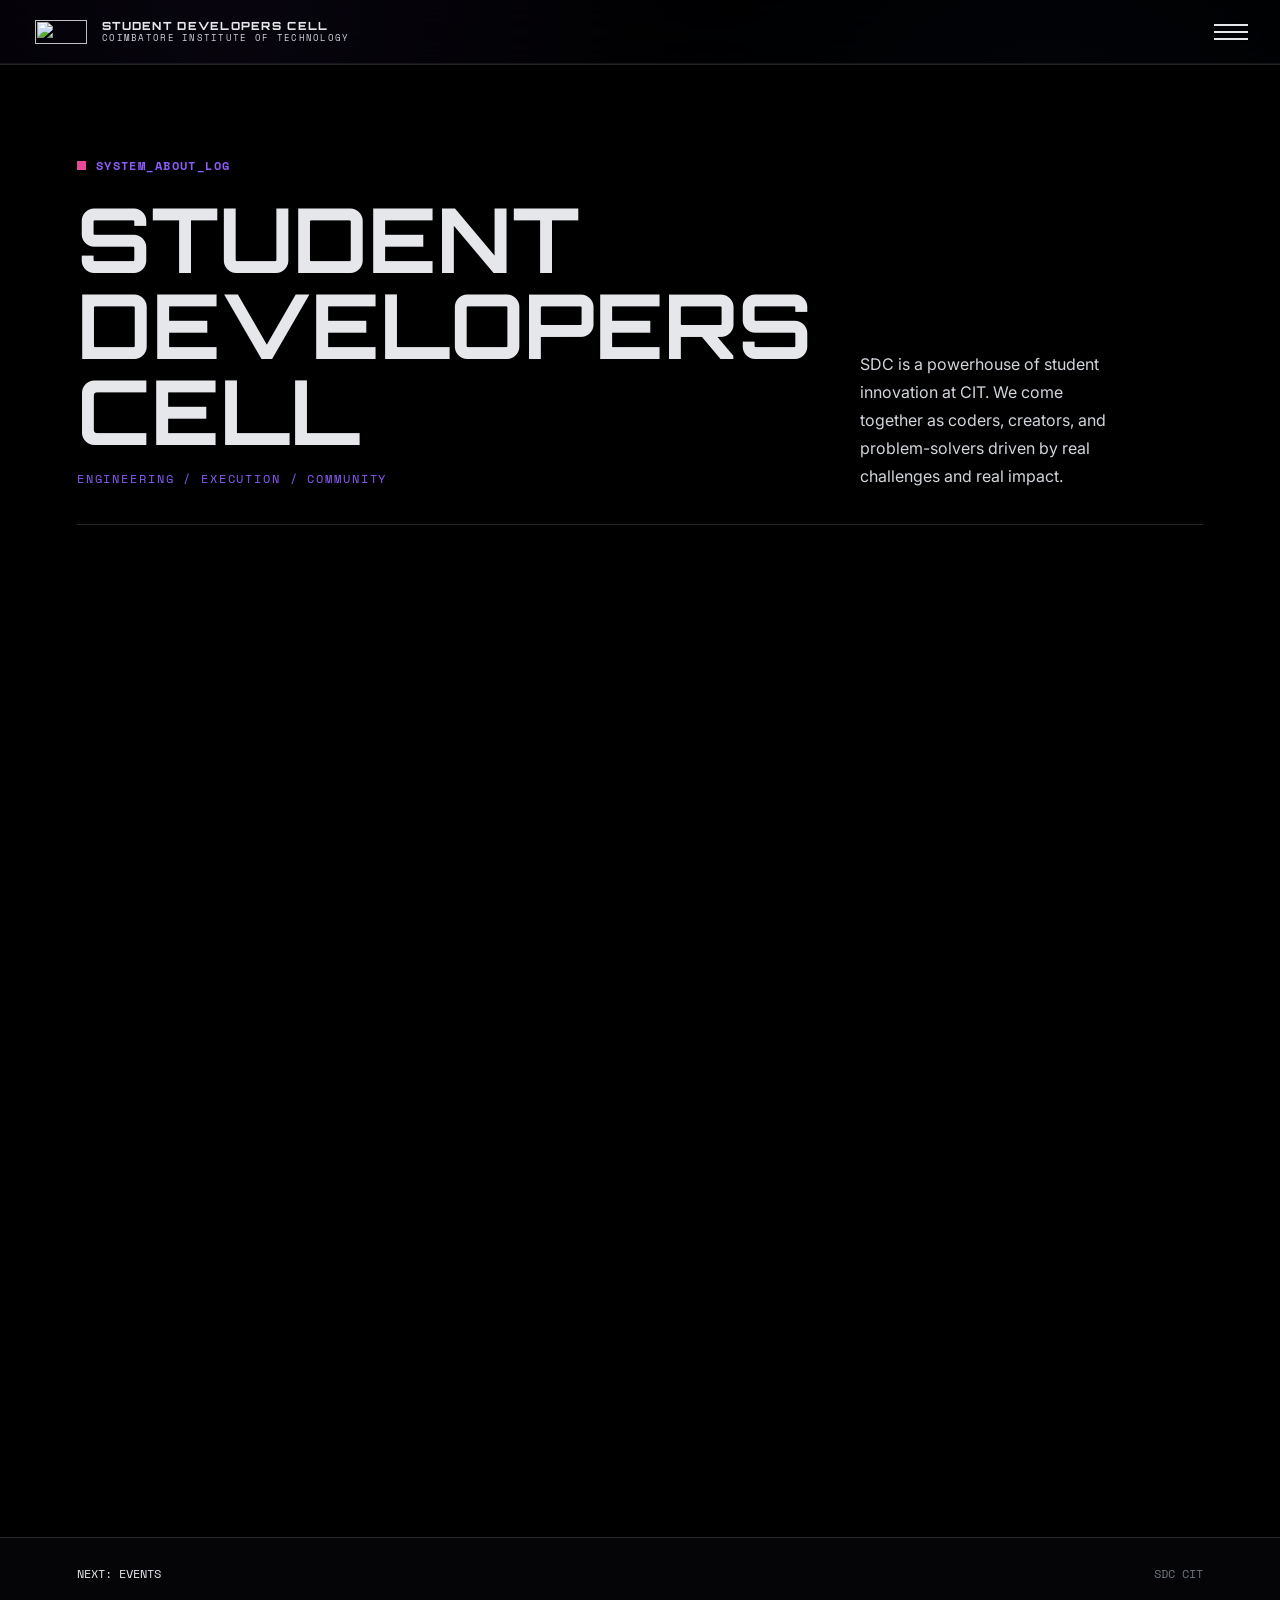
==== commit 5e156b4e: "Refactor about page layout and update content Replaced loop structure with a process list and update" ====
--- a/about.html
+++ b/about.html
@@ -8,73 +8,6 @@
     <link rel="preconnect" href="https://fonts.gstatic.com" crossorigin />
     <link href="https://fonts.googleapis.com/css2?family=Inter:wght@400;500;600;700;800&family=Orbitron:wght@600;700;900&family=Space+Mono&display=swap" rel="stylesheet" />
     <link rel="stylesheet" href="styles.css" />
-    <style>
-      /* ── Carousel ── */
-      .coverflow { position: relative; height: 450px; margin-top: 34px; display: flex; align-items: center; justify-content: center; overflow: hidden; perspective: 1500px; --ring-radius: 350px; }
-      .coverflow-ring { position: relative; width: 400px; height: 300px; transform-style: preserve-3d; animation: coverflow-spin 55s linear infinite; }
-      .cf-slide { position: absolute; inset: 0; padding: 6px; border: 1px solid var(--line); background: #050508; box-shadow: 0 24px 50px rgba(0,0,0,0.55); backface-visibility: hidden; }
-      .cf-slide img { width: 100%; height: 100%; object-fit: cover; display: block; filter: contrast(1.05); }
-      .coverflow::before, .coverflow::after { content: ""; position: absolute; top: 0; bottom: 0; width: 140px; z-index: 2; pointer-events: none; }
-      .coverflow::before { left: 0; background: linear-gradient(90deg, #05050a 10%, transparent 100%); }
-      .coverflow::after  { right: 0; background: linear-gradient(270deg, #05050a 10%, transparent 100%); }
-      @keyframes coverflow-spin { from { transform: rotateY(0deg); } to { transform: rotateY(-360deg); } }
-      @media (max-width: 900px) {
-        .coverflow { height: 320px; --ring-radius: 230px; }
-        .coverflow-ring { width: 260px; height: 195px; }
-      }
-
-      /* ── About hero ── */
-      .about-hero-left {
-        display: flex;
-        flex-direction: column;
-        align-items: flex-start;
-        text-align: left;
-        margin-top: 22px;
-        padding-bottom: 34px;
-        border-bottom: 1px solid var(--line);
-      }
-      .about-hero-left h1 {
-        font-family: Orbitron, monospace;
-        font-size: clamp(2.4rem, 7vw, 6.4rem);
-        line-height: 0.96;
-        text-transform: uppercase;
-        margin: 0;
-      }
-      .about-subtitle {
-        margin-top: 14px;
-        color: var(--purple) !important;
-        font-family: 'Inter', sans-serif !important;
-        font-size: 0.95rem;
-        letter-spacing: 0.05em;
-        text-transform: uppercase;
-      }
-      .about-description {
-        max-width: 760px;
-        margin-top: 28px;
-        color: var(--secondary);
-        line-height: 1.8;
-        font-size: 1.05rem;
-      }
-      .about-description p { margin-top: 16px; }
-      .about-description p:first-child { margin-top: 0; }
-
-      /* ── Mission layout ── */
-      .mission-layout {
-        display: grid;
-        grid-template-columns: 0.6fr 1.4fr;
-        gap: 48px;
-        align-items: start;
-        padding-bottom: 34px;
-        border-bottom: 1px solid var(--line);
-      }
-      @media (max-width: 900px) {
-        .mission-layout { grid-template-columns: 1fr; gap: 16px; }
-      }
-
-      /* ── Section spacing helpers ── */
-      .no-bottom-padding { padding-bottom: 0 !important; }
-      .no-top-padding    { padding-top: 0 !important; }
-    </style>
   </head>
   <body class="inner-page">
     <nav class="site-nav" aria-label="Primary navigation">
@@ -82,71 +15,39 @@
       <button class="menu-toggle" id="menuToggle" aria-label="Toggle menu" aria-expanded="false"><span></span><span></span><span></span></button>
     </nav>
     <div class="menu-panel" id="menuPanel" aria-hidden="true">
-      <div class="menu-bg"></div><div class="menu-topline"><span>OPEN SOURCE</span><b>/</b><span>INNOVATION</span><b>/</b><span>COLLABORATION</span></div>
-      <div class="menu-pagination"><button data-target="index.html">HOME</button><button data-target="about.html">ABOUT</button><button data-target="events.html">EVENTS</button><button data-target="blogs.html">BLOGS</button><button data-target="team.html">TEAM</button><button data-target="contact.html">CONTACT</button></div>
-      <div class="menu-links"><a href="index.html"><span>01</span>HOME</a><a href="about.html"><span>02</span>ABOUT</a><a href="events.html"><span>03</span>EVENTS</a><a href="blogs.html"><span>04</span>BLOGS</a><a href="team.html"><span>05</span>TEAM</a><a href="contact.html"><span>06</span>CONTACT</a></div>
-      <p class="menu-brief">At Student Developers Cell, we believe in building innovation through collaboration, empowering students with modern technology, and creating a strong ecosystem where ideas become shipped products. We encourage hands-on learning, peer mentorship, open contribution, and community-driven projects.</p>
+      <div class="menu-bg"></div><div class="menu-topline"><span>DEVELOPMENT</span><b>/</b><span>INNOVATION</span><b>/</b><span>EXECUTION</span></div>
+      <div class="menu-pagination"><button data-target="index.html">HOME</button><button data-target="about.html">ABOUT</button><button data-target="events.html">EVENTS</button><button data-target="modules.html">MODULES</button><button data-target="team.html">TEAM</button><button data-target="contact.html">CONTACT</button></div>
+      <div class="menu-links"><a href="index.html"><span>01</span>HOME</a><a href="about.html"><span>02</span>ABOUT</a><a href="events.html"><span>03</span>EVENTS</a><a href="modules.html"><span>04</span>MODULES</a><a href="team.html"><span>05</span>TEAM</a><a href="contact.html"><span>06</span>CONTACT</a></div>
+      <p class="menu-brief">Student-led, builder-first, and product-minded. Shipping projects, workshops, hackathons, and peer learning from CIT.</p>
     </div>
     <main class="page-main">
-
-      <!-- About & Mission — single shell, no gap between them -->
-      <section class="section-shell page-hero no-bottom-padding">
+      <section class="section-shell page-hero">
         <div class="section-log"><span></span>SYSTEM_ABOUT_LOG</div>
-
-        <!-- About heading + description -->
-        <div class="about-hero-left">
-          <h1>About</h1>
-          <p class="about-subtitle">Empowering Innovation / Engineering the Future</p>
-          <div class="about-description">
-            <p>The Student Developers Cell (SDC) is a student-driven tech community built on curiosity, creativity, and collaboration. We bridge the gap between theory and real-world application - turning ideas into innovation through hackathons, coding sprints, workshops, and live projects.</p>
-            <p>Our initiatives connect students with industry leaders, alumni innovators, and like-minded peers, creating a network where knowledge meets opportunity. We're not just preparing developers for the future - we're building the next generation of tech leaders ready to code, create, and lead change.</p>
+        <div class="section-heading">
+          <div><h1>Student Developers Cell</h1><p>Engineering / Execution / Community</p></div>
+          <p>SDC is a powerhouse of student innovation at CIT. We come together as coders, creators, and problem-solvers driven by real challenges and real impact.</p>
+        </div>
+        <div class="about-grid reveal">
+          <article><span>01</span><h3>Build Real Products</h3><p>Full-stack tools, AI systems, cybersecurity experiments, and campus-ready solutions built by students for real use.</p></article>
+          <article><span>02</span><h3>Learn In Public</h3><p>Workshops, peer reviews, study circles, and first-PR challenges that make technical growth visible and practical.</p></article>
+          <article><span>03</span><h3>Mentor The Next Builder</h3><p>Senior students and alumni help juniors move from curiosity to confidence through projects and code reviews.</p></article>
+          <article><span>04</span><h3>Ship With Purpose</h3><p>Every sprint, session, and showcase is built around practical execution instead of passive participation.</p></article>
+        </div>
+        <div class="split-panel reveal">
+          <div>
+            <span>OPERATING LOOP</span>
+            <h2>Learn. Build. Review. Showcase.</h2>
           </div>
-        </div>
-
-        <!-- Mission — 60px gap below About, same as internal spacing -->
-        <div class="mission-layout" style="margin-top: 60px;">
-          <div>
-            <h2 style="font-family: Orbitron, monospace; font-size: clamp(2rem, 5vw, 3.8rem); margin: 0; text-transform: uppercase;">Mission</h2>
-            <p style="color: var(--pink); font-family: 'Space Mono', monospace; font-size: 0.74rem; letter-spacing: 0.12em; text-transform: uppercase; margin-top: 8px;">Cultivating a Tech Community</p>
-          </div>
-          <p style="color: var(--secondary); line-height: 1.75; font-size: 1.05rem; margin: 0;">The mission of the Student Developers Cell (SDC) is to cultivate a community of tech enthusiasts by providing a platform for practical learning, innovation, and collaboration. SDC aims to bridge the gap between theoretical knowledge and real-world application, empowering students to develop technical and professional skills. Through coding competitions, workshops, and industry engagement, the cell fosters problem-solving, teamwork, and leadership, preparing its members to excel in the ever-evolving technology landscape.</p>
-        </div>
-      </section>
-
-      <!-- Team Gallery — top padding removed, 60px margin on first child -->
-      <section class="section-shell no-top-padding no-bottom-padding" aria-label="Team Gallery">
-        <div class="section-log reveal" style="margin-top: 60px;"><span></span>TEAM_GALLERY_LOG</div>
-        <div class="section-heading compact reveal">
-          <div>
-            <h2>Faces Behind The Builds</h2>
-            <p>Real people, real energy — moments from SDC sessions and showcases.</p>
-          </div>
-        </div>
-        <div class="coverflow reveal">
-          <div class="coverflow-ring">
-            <figure class="cf-slide" style="transform: rotateY(0deg) translateZ(var(--ring-radius));"><img src="assets/team-1.jpg" alt="SDC CIT members group photo" loading="lazy" /></figure>
-            <figure class="cf-slide" style="transform: rotateY(60deg) translateZ(var(--ring-radius));"><img src="assets/team-2.jpg" alt="SDC CIT members group photo" loading="lazy" /></figure>
-            <figure class="cf-slide" style="transform: rotateY(120deg) translateZ(var(--ring-radius));"><img src="assets/team-1.jpg" alt="SDC CIT members group photo" loading="lazy" /></figure>
-            <figure class="cf-slide" style="transform: rotateY(180deg) translateZ(var(--ring-radius));"><img src="assets/team-2.jpg" alt="SDC CIT members group photo" loading="lazy" /></figure>
-            <figure class="cf-slide" style="transform: rotateY(240deg) translateZ(var(--ring-radius));"><img src="assets/team-1.jpg" alt="SDC CIT members group photo" loading="lazy" /></figure>
-            <figure class="cf-slide" style="transform: rotateY(300deg) translateZ(var(--ring-radius));"><img src="assets/team-2.jpg" alt="SDC CIT members group photo" loading="lazy" /></figure>
+          <div class="process-list">
+            <article><strong>01</strong><p>Run focused learning sessions around tools students actually use.</p></article>
+            <article><strong>02</strong><p>Turn every session into a build task, prototype, repository, or demo.</p></article>
+            <article><strong>03</strong><p>Review work through mentors, peers, and alumni feedback loops.</p></article>
+            <article><strong>04</strong><p>Showcase the best work through events, portfolios, and campus demos.</p></article>
           </div>
         </div>
       </section>
-
-      <!-- Award — top padding removed, 60px margin on panel -->
-      <section class="section-shell no-top-padding" aria-label="Awards and Recognition">
-        <div class="command-panel reveal" style="margin-top: 60px;">
-          <div>
-            <span>AWARD · 2025-26</span>
-            <h3>Best Performing Club</h3>
-          </div>
-          <p>Recognized under the Technical and Management Knowledge category — a win built by every participant, organizer, and advisor behind SDC CIT.</p>
-        </div>
-      </section>
-
     </main>
     <footer class="mini-footer"><a href="events.html">Next: Events</a><span>SDC CIT</span></footer>
-    <script src="script.js"></script>
+    <script type="module" src="script.js"></script>
   </body>
 </html>
--- a/styles.css
+++ b/styles.css
@@ -48,7 +48,7 @@
   justify-content: space-between;
   padding: 0 32px;
   color: var(--white);
-  /* mix-blend-mode:saturation; */
+  mix-blend-mode: difference;
 }
 
 .brand {
@@ -59,7 +59,7 @@
 
 .brand-mark {
   width: 58px;
-  height: 38px;
+  /* height: 38px; */
   display: grid;
   place-items: center;
   overflow: hidden;
@@ -848,8 +848,7 @@
   min-height: 82vh;
 }
 
-.gateway-grid,
-.contact-grid {
+.gateway-grid {
   display: grid;
   grid-template-columns: repeat(5, minmax(0, 1fr));
   gap: 16px;
@@ -890,11 +889,7 @@
   text-transform: uppercase;
 }
 
-/* CONTACT CARD UPGRADE INTEGRATED HERE */
-
-.gateway-grid a,
-.contact-grid a,
-.contact-info-card {
+.gateway-grid a {
   min-height: 220px;
   display: flex;
   flex-direction: column;
@@ -907,41 +902,106 @@
   transition: transform 220ms ease, border-color 220ms ease, box-shadow 220ms ease;
 }
 
-.gateway-grid a:hover,
-.contact-grid a:hover,
-.contact-info-card:hover {
+.gateway-grid a:hover {
   transform: translateY(-4px);
   border-color: rgba(139, 92, 246, 0.72);
   box-shadow: 0 0 38px rgba(139, 92, 246, 0.2);
 }
 
-.gateway-grid span,
-.contact-grid span,
-.contact-info-card span {
+.gateway-grid span {
   color: var(--pink);
   font-family: "Space Mono", monospace;
   font-size: 0.72rem;
   letter-spacing: 0.14em;
 }
 
-.gateway-grid strong,
-.contact-grid strong,
-.contact-info-card strong {
+.gateway-grid strong {
   color: var(--white);
   font-family: Orbitron, monospace;
   font-size: 1.3rem;
   text-transform: uppercase;
 }
 
-.gateway-grid small,
-.contact-grid small,
-.contact-info-card small {
+.gateway-grid small {
   color: var(--secondary);
   line-height: 1.6;
 }
 
+/* Redesigned Unified Contact Cards Panel */
 .contact-grid {
-  grid-template-columns: repeat(4, minmax(0, 1fr));
+  display: grid;
+  grid-template-columns: repeat(4, 1fr);
+  gap: 16px;
+  margin-top: 34px;
+  margin-bottom: 40px;
+  background: rgba(139, 92, 246, 0.02);
+  border: 1px solid var(--line);
+  padding: 24px;
+  border-radius: 4px;
+}
+
+.contact-grid a {
+  display: flex;
+  flex-direction: column;
+  justify-content: space-between;
+  gap: 12px;
+  padding: 20px;
+  border: 1px solid rgba(139, 92, 246, 0.1);
+  background: rgba(139, 92, 246, 0.01);
+  border-radius: 4px;
+  transition: all 240ms cubic-bezier(0.16, 1, 0.3, 1);
+  text-decoration: none;
+}
+
+.contact-grid a:hover {
+  background-color: rgba(139, 92, 246, 0.06);
+  border-color: var(--purple);
+  box-shadow: 0 4px 20px rgba(139, 92, 246, 0.15);
+  transform: translateY(-2px);
+}
+
+.contact-grid span {
+  color: var(--pink);
+  font-family: "Space Mono", monospace;
+  font-size: 0.68rem;
+  letter-spacing: 0.12em;
+  font-weight: 600;
+  text-transform: uppercase;
+}
+
+.contact-grid strong {
+  color: var(--white);
+  font-family: Orbitron, monospace;
+  font-size: 1.1rem;
+  text-transform: uppercase;
+  letter-spacing: 0.02em;
+  line-break: anywhere;
+  transition: color 240ms ease, text-shadow 240ms ease;
+}
+
+.contact-grid a:hover strong {
+  color: var(--purple);
+  text-shadow: 0 0 10px rgba(139, 92, 246, 0.3);
+}
+
+.contact-grid small {
+  color: var(--secondary);
+  line-height: 1.4;
+  font-size: 0.78rem;
+}
+
+@media (max-width: 1024px) {
+  .contact-grid {
+    grid-template-columns: repeat(2, 1fr);
+  }
+}
+
+@media (max-width: 640px) {
+  .contact-grid {
+    grid-template-columns: 1fr;
+    padding: 16px;
+    gap: 12px;
+  }
 }
 
 .command-panel,
@@ -1154,343 +1214,6 @@
   grid-auto-flow: unset;
   grid-template-columns: repeat(4, minmax(260px, 1fr));
   overflow: visible;
-}
-
-/* SOSC-style fullscreen menu replication */
-body.menu-open .site-nav {
-  mix-blend-mode: normal;
-}
-
-body.menu-open .menu-toggle {
-  color: var(--white);
-}
-
-.menu-panel {
-  display: flex;
-  flex-direction: column;
-  justify-content: space-between;
-  padding: 90px max(24px, 5vw) 46px;
-  background: #030305;
-}
-
-.menu-bg {
-  background:
-    linear-gradient(rgba(139, 92, 246, 0.1) 1px, transparent 1px),
-    linear-gradient(90deg, rgba(59, 130, 246, 0.08) 1px, transparent 1px),
-    radial-gradient(circle at 50% 40%, rgba(139, 92, 246, 0.14), transparent 38rem);
-  background-size: 56px 56px, 56px 56px, auto;
-  opacity: 0.7;
-}
-
-.menu-topline {
-  justify-content: center;
-  color: var(--secondary);
-  font-size: clamp(0.68rem, 1.2vw, 0.9rem);
-  letter-spacing: 0.22em;
-}
-
-.menu-topline span {
-  white-space: nowrap;
-}
-
-.menu-pagination {
-  justify-content: center;
-  width: min(920px, 100%);
-  margin: 0 auto;
-  border-color: rgba(229, 231, 235, 0.14);
-}
-
-.menu-pagination button {
-  min-width: 88px;
-  border: 0;
-  background: transparent;
-  color: rgba(229, 231, 235, 0.62);
-  letter-spacing: 0.16em;
-}
-
-.menu-pagination button:hover,
-.menu-pagination button.is-current {
-  color: var(--white);
-  box-shadow: none;
-}
-
-.menu-pagination button.is-current::before {
-  content: "[";
-  color: var(--pink);
-}
-
-.menu-pagination button.is-current::after {
-  content: "]";
-  color: var(--pink);
-}
-
-.menu-links {
-  min-height: 34vh;
-  align-items: center;
-  gap: clamp(40px, 7vw, 120px);
-  padding: 18px 2vw 26px;
-  scroll-snap-type: x proximity;
-  mask-image: linear-gradient(90deg, transparent 0, #000 8%, #000 92%, transparent 100%);
-}
-
-.menu-links a {
-  scroll-snap-align: center;
-  color: rgba(229, 231, 235, 0.94);
-  font-size: clamp(4.5rem, 13.8vw, 13rem);
-  line-height: 0.86;
-  letter-spacing: 0;
-  text-transform: uppercase;
-}
-
-.menu-links a:hover,
-.menu-links a.is-current {
-  color: var(--white);
-  text-shadow:
-    0 0 36px rgba(139, 92, 246, 0.55),
-    0 0 80px rgba(59, 130, 246, 0.25);
-}
-
-.menu-links span {
-  margin-right: 1.1rem;
-  color: var(--pink);
-  font-size: 0.13em;
-  letter-spacing: 0.08em;
-}
-
-.menu-brief {
-  max-width: 980px;
-  margin: 0 auto;
-  padding-top: 26px;
-  border-top: 1px solid rgba(229, 231, 235, 0.14);
-  color: rgba(229, 231, 235, 0.76);
-  font-size: clamp(0.82rem, 1.2vw, 1rem);
-  line-height: 1.9;
-  text-align: justify;
-}
-
-@media (max-width: 900px) {
-  .menu-panel {
-    padding: 86px 24px 34px;
-  }
-
-  .menu-topline {
-    justify-content: flex-start;
-    flex-wrap: wrap;
-    gap: 8px;
-  }
-
-  .menu-pagination {
-    justify-content: flex-start;
-    margin: 22px 0 0;
-    padding: 12px 0;
-  }
-
-  .menu-pagination button {
-    min-width: auto;
-    padding: 8px 10px;
-    font-size: 0.58rem;
-  }
-
-  .menu-links {
-    min-height: auto;
-    gap: 14px;
-    padding: 34px 0;
-    mask-image: none;
-    scroll-snap-type: none;
-  }
-
-  .menu-links a {
-    font-size: clamp(3rem, 14vw, 5.2rem);
-  }
-
-  .menu-brief {
-    margin: 0;
-    padding-top: 18px;
-    text-align: left;
-    font-size: 0.82rem;
-  }
-}
-
-.blogs-page {
-  background:
-    linear-gradient(rgba(139, 92, 246, 0.04) 1px, transparent 1px),
-    linear-gradient(90deg, rgba(59, 130, 246, 0.035) 1px, transparent 1px),
-    var(--black);
-  background-size: 72px 72px;
-}
-
-.blog-feature {
-  display: grid;
-  grid-template-columns: minmax(300px, 0.9fr) minmax(0, 1.1fr);
-  gap: 0;
-  margin-top: 38px;
-  border: 1px solid var(--line);
-  background: rgba(15, 16, 24, 0.82);
-}
-
-.blog-feature-visual {
-  min-height: 380px;
-  display: flex;
-  align-items: flex-end;
-  padding: 26px;
-  background:
-    radial-gradient(circle at 22% 18%, rgba(236, 72, 153, 0.76), transparent 24%),
-    radial-gradient(circle at 78% 74%, rgba(59, 130, 246, 0.82), transparent 28%),
-    linear-gradient(135deg, rgba(139, 92, 246, 0.84), rgba(5, 5, 7, 0.2)),
-    var(--panel-soft);
-  overflow: hidden;
-}
-
-.blog-feature-visual span {
-  color: var(--white);
-  font-family: "Space Mono", monospace;
-  font-size: 0.72rem;
-  letter-spacing: 0.18em;
-  text-transform: uppercase;
-}
-
-.blog-feature-copy {
-  display: flex;
-  flex-direction: column;
-  justify-content: center;
-  padding: clamp(26px, 5vw, 52px);
-}
-
-.blog-feature-copy > p:first-child {
-  margin: 0 0 12px;
-  color: var(--purple);
-  font-family: "Space Mono", monospace;
-  font-size: 0.72rem;
-  letter-spacing: 0.14em;
-  text-transform: uppercase;
-}
-
-.blog-feature-copy h2 {
-  margin: 0;
-  color: var(--white);
-  font-family: Orbitron, monospace;
-  font-size: clamp(2rem, 5vw, 4.5rem);
-  line-height: 0.98;
-  text-transform: uppercase;
-}
-
-.blog-meta {
-  margin-top: 18px;
-  color: var(--muted);
-  font-family: "Space Mono", monospace;
-  font-size: 0.72rem;
-  line-height: 1.7;
-  text-transform: uppercase;
-}
-
-.blog-feature-copy p:not(:first-child) {
-  margin: 22px 0 0;
-  color: var(--secondary);
-  line-height: 1.75;
-}
-
-.blog-feature-copy a,
-.blog-list a {
-  width: fit-content;
-  margin-top: 24px;
-  color: var(--pink);
-  font-family: "Space Mono", monospace;
-  font-size: 0.72rem;
-  letter-spacing: 0.12em;
-  text-transform: uppercase;
-}
-
-.blogs-layout {
-  display: grid;
-  grid-template-columns: minmax(0, 1fr) 340px;
-  gap: 34px;
-  align-items: start;
-  margin-top: 42px;
-}
-
-.blog-list {
-  display: grid;
-  gap: 14px;
-}
-
-.blog-list article {
-  display: grid;
-  grid-template-columns: minmax(220px, 0.85fr) minmax(0, 1fr) auto;
-  gap: 24px;
-  align-items: center;
-  padding: 24px 0;
-  border-bottom: 1px solid var(--line);
-}
-
-.blog-date {
-  color: var(--purple);
-  font-family: "Space Mono", monospace;
-  font-size: 0.72rem;
-  letter-spacing: 0.12em;
-  text-transform: uppercase;
-}
-
-.blog-list h3 {
-  margin: 8px 0 0;
-  color: var(--white);
-  font-family: Orbitron, monospace;
-  font-size: clamp(1.1rem, 2vw, 1.55rem);
-  line-height: 1.15;
-  text-transform: uppercase;
-}
-
-.blog-list p,
-.blog-sidebar p {
-  margin: 0;
-  color: var(--secondary);
-  line-height: 1.7;
-}
-
-.blog-list a {
-  margin-top: 0;
-  white-space: nowrap;
-}
-
-.blog-sidebar {
-  display: grid;
-  gap: 18px;
-}
-
-.blog-sidebar section {
-  padding: 22px;
-  border: 1px solid var(--line);
-  background: rgba(15, 16, 24, 0.78);
-}
-
-.blog-sidebar h3 {
-  margin: 0 0 16px;
-  color: var(--white);
-  font-family: Orbitron, monospace;
-  font-size: 1rem;
-  text-transform: uppercase;
-}
-
-.blog-tags,
-.blog-authors {
-  display: flex;
-  flex-wrap: wrap;
-  gap: 8px;
-}
-
-.blog-tags span,
-.blog-authors a {
-  padding: 7px 10px;
-  border: 1px solid rgba(139, 92, 246, 0.46);
-  color: var(--secondary);
-  font-family: "Space Mono", monospace;
-  font-size: 0.68rem;
-  text-transform: uppercase;
-}
-
-.blog-authors a:hover,
-.blog-tags span:hover {
-  border-color: var(--pink);
-  color: var(--white);
 }
 
 .mini-footer {
@@ -1566,9 +1289,6 @@
   .gateway-grid,
   .contact-grid,
   .page-card-grid,
-  .blog-feature,
-  .blogs-layout,
-  .blog-list article,
   .metric-strip,
   .command-panel,
   .split-panel,
@@ -1637,48 +1357,142 @@
   }
 }
 
-/* Final SOSC-style menu override */
-body.menu-open .site-nav{mix-blend-mode:normal}body.menu-open .menu-toggle{color:var(--white)}
-.menu-panel{display:flex;flex-direction:column;justify-content:space-between;padding:90px max(24px,5vw) 46px;background:#030305}
-.menu-bg{background:linear-gradient(rgba(139,92,246,.1) 1px,transparent 1px),linear-gradient(90deg,rgba(59,130,246,.08) 1px,transparent 1px),radial-gradient(circle at 50% 40%,rgba(139,92,246,.14),transparent 38rem);background-size:56px 56px,56px 56px,auto;opacity:.7}
-.menu-topline{justify-content:center;color:var(--secondary);font-size:clamp(.68rem,1.2vw,.9rem);letter-spacing:.22em}.menu-topline span{white-space:nowrap}
-.menu-pagination{justify-content:center;width:min(920px,100%);margin:0 auto;border-color:rgba(229,231,235,.14)}.menu-pagination button{min-width:88px;border:0;background:transparent;color:rgba(229,231,235,.62);letter-spacing:.16em}.menu-pagination button:hover,.menu-pagination button.is-current{color:var(--white);box-shadow:none}.menu-pagination button.is-current:before{content:"[";color:var(--pink)}.menu-pagination button.is-current:after{content:"]";color:var(--pink)}
-.menu-links{min-height:34vh;align-items:center;gap:clamp(40px,7vw,120px);padding:18px 2vw 26px;scroll-snap-type:x proximity;mask-image:linear-gradient(90deg,transparent 0,#000 8%,#000 92%,transparent 100%)}.menu-links a{scroll-snap-align:center;color:rgba(229,231,235,.94);font-size:clamp(4.5rem,13.8vw,13rem);line-height:.86;letter-spacing:0;text-transform:uppercase}.menu-links a:hover,.menu-links a.is-current{color:var(--white);text-shadow:0 0 36px rgba(139,92,246,.55),0 0 80px rgba(59,130,246,.25)}.menu-links span{margin-right:1.1rem;color:var(--pink);font-size:.13em;letter-spacing:.08em}
-.menu-brief{max-width:980px;margin:0 auto;padding-top:26px;border-top:1px solid rgba(229,231,235,.14);color:rgba(229,231,235,.76);font-size:clamp(.82rem,1.2vw,1rem);line-height:1.9;text-align:justify}
-@media(max-width:900px){.menu-panel{padding:86px 24px 34px}.menu-topline{justify-content:flex-start;flex-wrap:wrap;gap:8px}.menu-pagination{justify-content:flex-start;margin:22px 0 0;padding:12px 0}.menu-pagination button{min-width:auto;padding:8px 10px;font-size:.58rem}.menu-links{min-height:auto;gap:14px;padding:34px 0;mask-image:none;scroll-snap-type:none}.menu-links a{font-size:clamp(3rem,14vw,5.2rem)}.menu-brief{margin:0;padding-top:18px;text-align:left;font-size:.82rem}}
-
-/* SOSC menu rhythm */
-.menu-panel{display:grid;grid-template-rows:1fr auto 2.35fr 1fr;align-items:stretch}
-.menu-topline{align-self:end}
-.menu-pagination{align-self:center}
-.menu-links{align-self:center}
-.menu-brief{align-self:start}
-@media(max-width:900px){.menu-panel{display:flex;flex-direction:column;justify-content:space-between}.menu-topline,.menu-pagination,.menu-links,.menu-brief{align-self:auto}}
-@media(max-width:900px){.menu-panel{overflow-y:auto;-webkit-overflow-scrolling:touch}}
-
-/* Screenshot-style selected-page menu */
-body.menu-open .brand{opacity:0;pointer-events:none}
-body.menu-open .site-nav{height:70px;border:0;background:transparent;mix-blend-mode:normal}
-body.menu-open .menu-toggle{color:#fff}
-.menu-panel{display:grid;grid-template-rows:118px 74px 1fr auto;min-height:100vh;padding:0 clamp(28px,4vw,74px) clamp(38px,6vh,70px);background:#020204;overflow:hidden}
-.menu-bg{overflow:hidden;background:linear-gradient(180deg,rgba(2,2,4,.84),rgba(2,2,4,.9)),radial-gradient(circle at 52% 44%,rgba(139,92,246,.22),transparent 34rem),#020204;opacity:1}
-.menu-bg:before{content:"";position:absolute;inset:-18%;background:linear-gradient(28deg,transparent 0 16%,rgba(229,231,235,.11) 16% 19%,transparent 19% 42%,rgba(59,130,246,.13) 42% 46%,transparent 46% 100%),linear-gradient(132deg,transparent 0 22%,rgba(229,231,235,.09) 22% 25%,transparent 25% 54%,rgba(236,72,153,.1) 54% 57%,transparent 57% 100%),linear-gradient(76deg,transparent 0 34%,rgba(139,92,246,.12) 34% 38%,transparent 38% 100%);filter:grayscale(.45);opacity:.9;transform:scale(1.08)}
-.menu-bg:after{content:"";position:absolute;inset:0;background:linear-gradient(90deg,rgba(0,0,0,.7),transparent 28%,transparent 72%,rgba(0,0,0,.72)),linear-gradient(180deg,rgba(0,0,0,.18),rgba(0,0,0,.78))}
-.menu-topline{display:grid;grid-template-columns:max-content 1fr max-content 1fr max-content;align-items:center;align-self:center;width:100%;gap:28px;color:rgba(229,231,235,.72);font-size:clamp(.8rem,1.25vw,1.52rem);font-weight:700;letter-spacing:.24em;text-transform:uppercase}
-.menu-topline span:nth-of-type(1){justify-self:start}.menu-topline span:nth-of-type(2){justify-self:center}.menu-topline span:nth-of-type(3){justify-self:end}.menu-topline b{justify-self:center;color:rgba(229,231,235,.42);font-weight:400}
-.menu-pagination{align-self:start;justify-content:center;width:100%;margin:0 auto;padding:16px 0;border:0;gap:clamp(18px,2.2vw,42px)}
-.menu-pagination button{position:relative;min-width:0;padding:0 0 11px;border:0;background:transparent;color:rgba(229,231,235,.36);font-family:Inter,system-ui,sans-serif;font-size:clamp(.76rem,1.05vw,1.22rem);font-weight:800;letter-spacing:.11em}
-.menu-pagination button:before,.menu-pagination button.is-current:before,.menu-pagination button.is-preview:before{content:none}
-.menu-pagination button:after{content:"";position:absolute;left:0;right:0;bottom:0;height:2px;background:linear-gradient(90deg,var(--pink),var(--purple),var(--blue));transform:scaleX(0);transform-origin:left;transition:transform 180ms ease}
-.menu-pagination button:hover,.menu-pagination button.is-current,.menu-pagination button.is-preview{color:#fff;box-shadow:none}
-.menu-pagination button.is-current:after,.menu-pagination button.is-preview:after{content:"";transform:scaleX(1)}
-.menu-panel.has-preview .menu-pagination button.is-current:not(.is-preview){color:rgba(229,231,235,.36)}
-.menu-panel.has-preview .menu-pagination button.is-current:not(.is-preview):after{transform:scaleX(0)}
-.menu-links{position:relative;display:grid;place-items:center;align-self:stretch;min-height:0;padding:0;overflow:hidden;mask-image:none}
-.menu-links a{position:absolute;inset:auto;display:block;width:100%;color:#fff;text-align:center;font-family:Inter,system-ui,sans-serif;font-size:clamp(5rem,8.7vw,10.2rem);font-weight:800;line-height:.92;letter-spacing:.02em;opacity:0;pointer-events:none;transform:translateY(18px);transition:opacity 180ms ease,transform 220ms ease,text-shadow 180ms ease}
-.menu-links a:hover,.menu-links a.is-current,.menu-links a.is-preview{color:#fff;text-shadow:0 0 34px rgba(139,92,246,.34),0 0 82px rgba(59,130,246,.18)}
-.menu-panel:not(.has-preview) .menu-links a.is-current,.menu-panel.has-preview .menu-links a.is-preview{opacity:1;pointer-events:auto;transform:translateY(0)}
-.menu-panel.has-preview .menu-links a.is-current:not(.is-preview){opacity:0;pointer-events:none}
-.menu-links span{display:block;margin:0 0 clamp(42px,6vh,66px);color:rgba(229,231,235,.45);font-family:Inter,system-ui,sans-serif;font-size:clamp(2.1rem,2.6vw,3.4rem);font-weight:400;letter-spacing:0}
-.menu-brief{align-self:end;width:100%;max-width:none;margin:0;padding:0;border:0;color:rgba(229,231,235,.66);font-size:clamp(.95rem,1.15vw,1.42rem);line-height:1.95;text-align:left}
-@media(max-width:900px){.menu-panel{grid-template-rows:auto auto minmax(240px,1fr) auto;padding:78px 22px 34px;overflow-y:auto}.menu-topline{grid-template-columns:1fr;gap:10px;font-size:.76rem}.menu-topline span,.menu-topline span:nth-of-type(1),.menu-topline span:nth-of-type(2),.menu-topline span:nth-of-type(3){justify-self:start}.menu-topline b{display:none}.menu-pagination{justify-content:flex-start;gap:16px;overflow-x:auto;padding:28px 0 16px}.menu-pagination button{font-size:.72rem;white-space:nowrap}.menu-links a{font-size:clamp(3.8rem,16vw,6rem)}.menu-links span{margin-bottom:28px}.menu-brief{font-size:.88rem;line-height:1.75}}
+/* Google Auth UI */
+.google-auth-box {
+  grid-column: 1 / -1;
+  display: flex;
+  flex-direction: column;
+  gap: 12px;
+  background: rgba(139, 92, 246, 0.03);
+  border: 1px solid var(--line);
+  padding: 18px;
+  margin-bottom: 12px;
+}
+.google-auth-box .auth-header {
+  display: flex;
+  justify-content: space-between;
+  align-items: center;
+}
+.google-auth-box .auth-title {
+  font-family: "Space Mono", monospace;
+  font-size: 0.72rem;
+  letter-spacing: 0.08em;
+  color: var(--pink);
+  text-transform: uppercase;
+}
+.google-auth-box .auth-status {
+  font-size: 0.78rem;
+  color: var(--secondary);
+  line-height: 1.4;
+}
+.google-auth-box .auth-user {
+  display: flex;
+  align-items: center;
+  gap: 12px;
+  background: rgba(139, 92, 246, 0.06);
+  padding: 10px 14px;
+  border: 1px solid rgba(139, 92, 246, 0.15);
+}
+.google-auth-box .auth-user img {
+  width: 32px;
+  height: 32px;
+  border-radius: 50%;
+  border: 1.5px solid var(--purple);
+  background: #050507;
+}
+.google-auth-box .auth-user-info {
+  display: flex;
+  flex-direction: column;
+  flex-grow: 1;
+}
+.google-auth-box .auth-user-name {
+  color: var(--white);
+  font-size: 0.8rem;
+  font-weight: 500;
+}
+.google-auth-box .auth-user-email {
+  color: var(--secondary);
+  font-size: 0.72rem;
+  font-family: "Space Mono", monospace;
+}
+.google-auth-box .btn-disconnect {
+  background: transparent;
+  border: none;
+  color: var(--pink);
+  font-family: "Space Mono", monospace;
+  font-size: 0.68rem;
+  cursor: pointer;
+  text-transform: uppercase;
+  letter-spacing: 0.05em;
+  padding: 4px 8px;
+  border: 1px solid rgba(244, 63, 94, 0.2);
+  border-radius: 2px;
+  transition: all 0.2s ease;
+}
+.google-auth-box .btn-disconnect:hover {
+  background: rgba(244, 63, 94, 0.1);
+  border-color: var(--pink);
+}
+
+/* GSI Button styling */
+.gsi-material-button {
+  -moz-user-select: none;
+  -webkit-user-select: none;
+  -ms-user-select: none;
+  -webkit-appearance: none;
+  background-color: #050507;
+  background-image: none;
+  border: 1px solid var(--line);
+  -webkit-border-radius: 4px;
+  border-radius: 4px;
+  -webkit-box-sizing: border-box;
+  box-sizing: border-box;
+  color: var(--white);
+  cursor: pointer;
+  font-family: 'Inter', sans-serif;
+  font-size: 13px;
+  font-weight: 500;
+  height: 42px;
+  letter-spacing: 0.25px;
+  outline: none;
+  overflow: hidden;
+  padding: 0 16px;
+  position: relative;
+  text-align: center;
+  transition: background-color .218s, border-color .218s, box-shadow .218s;
+  vertical-align: middle;
+  white-space: nowrap;
+  width: auto;
+  max-width: 280px;
+  display: inline-flex;
+  align-items: center;
+  justify-content: center;
+}
+.gsi-material-button:hover {
+  background-color: rgba(139, 92, 246, 0.08);
+  border-color: var(--purple);
+  box-shadow: 0 0 12px rgba(139, 92, 246, 0.15);
+}
+.gsi-material-button-icon {
+  height: 18px;
+  margin-right: 12px;
+  min-width: 18px;
+  width: 18px;
+}
+.gsi-material-button-content-wrapper {
+  align-items: center;
+  display: flex;
+  flex-direction: row;
+  flex-wrap: nowrap;
+  height: 100%;
+  justify-content: space-between;
+  position: relative;
+  width: 100%;
+}
+.gsi-material-button-contents {
+  font-family: "Space Mono", monospace;
+  font-size: 0.72rem;
+  letter-spacing: 0.08em;
+  text-transform: uppercase;
+}
+
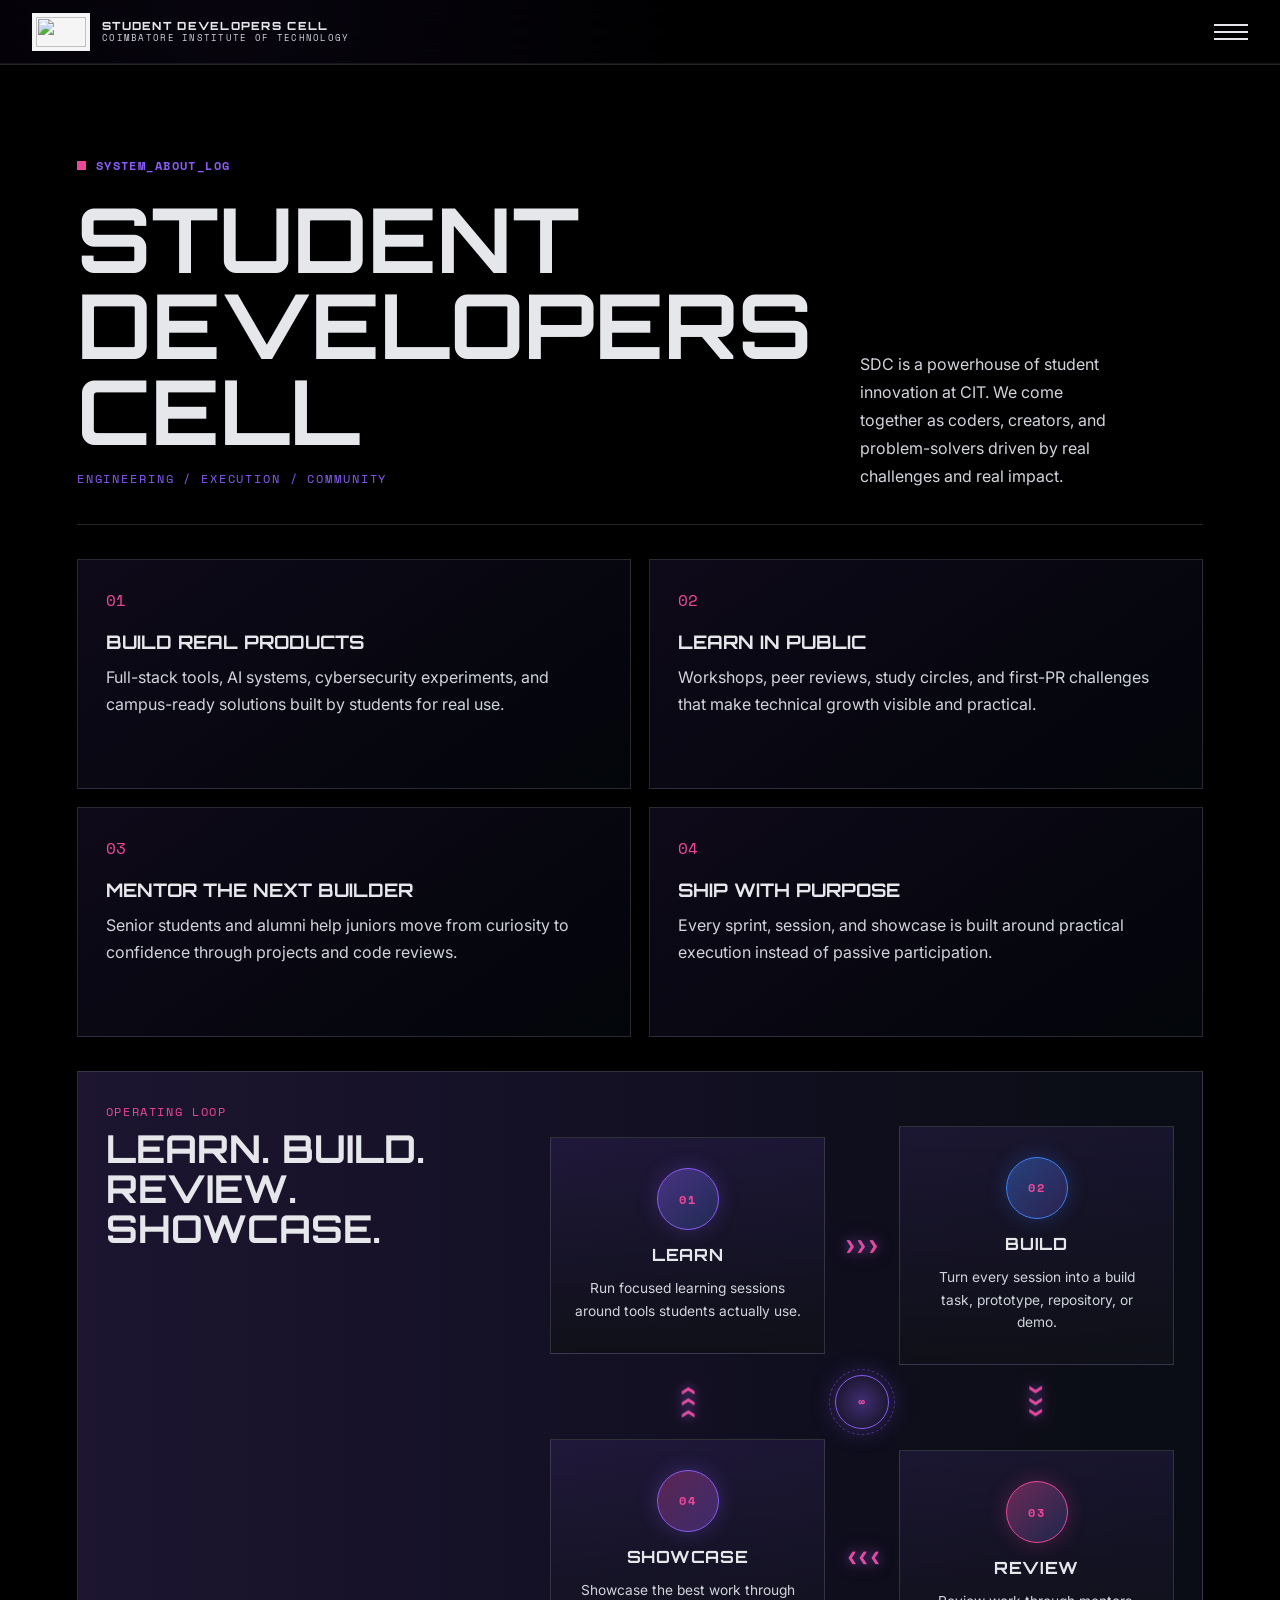
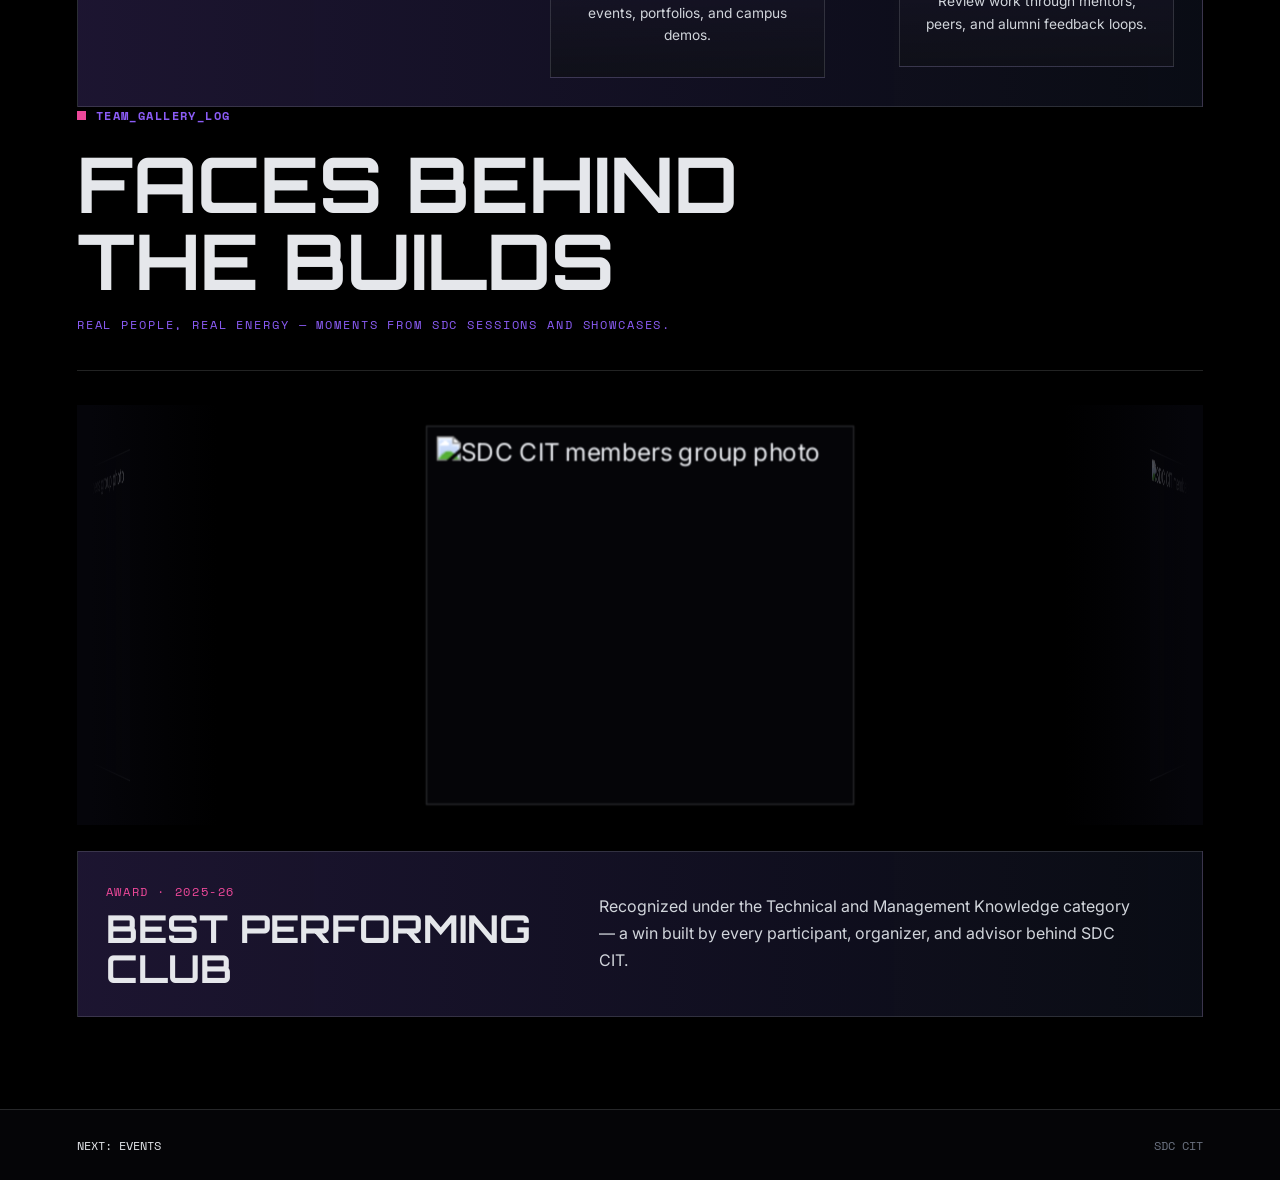
==== commit 0aca4e36: "Add files via upload" ====
--- a/about.html
+++ b/about.html
@@ -1,53 +1,187 @@
-<!DOCTYPE html>
-<html lang="en">
-  <head>
-    <meta charset="UTF-8" />
-    <meta name="viewport" content="width=device-width, initial-scale=1.0" />
-    <title>About - Student Developers Cell</title>
-    <link rel="preconnect" href="https://fonts.googleapis.com" />
-    <link rel="preconnect" href="https://fonts.gstatic.com" crossorigin />
-    <link href="https://fonts.googleapis.com/css2?family=Inter:wght@400;500;600;700;800&family=Orbitron:wght@600;700;900&family=Space+Mono&display=swap" rel="stylesheet" />
-    <link rel="stylesheet" href="styles.css" />
-  </head>
-  <body class="inner-page">
-    <nav class="site-nav" aria-label="Primary navigation">
-      <a class="brand" href="index.html" aria-label="Student Developers Cell home"><span class="brand-mark"><img src="assets/logo.png" alt="" /></span><span class="brand-copy"><span>Student Developers Cell</span><small>Coimbatore Institute of Technology</small></span></a>
-      <button class="menu-toggle" id="menuToggle" aria-label="Toggle menu" aria-expanded="false"><span></span><span></span><span></span></button>
-    </nav>
-    <div class="menu-panel" id="menuPanel" aria-hidden="true">
-      <div class="menu-bg"></div><div class="menu-topline"><span>DEVELOPMENT</span><b>/</b><span>INNOVATION</span><b>/</b><span>EXECUTION</span></div>
-      <div class="menu-pagination"><button data-target="index.html">HOME</button><button data-target="about.html">ABOUT</button><button data-target="events.html">EVENTS</button><button data-target="modules.html">MODULES</button><button data-target="team.html">TEAM</button><button data-target="contact.html">CONTACT</button></div>
-      <div class="menu-links"><a href="index.html"><span>01</span>HOME</a><a href="about.html"><span>02</span>ABOUT</a><a href="events.html"><span>03</span>EVENTS</a><a href="modules.html"><span>04</span>MODULES</a><a href="team.html"><span>05</span>TEAM</a><a href="contact.html"><span>06</span>CONTACT</a></div>
-      <p class="menu-brief">Student-led, builder-first, and product-minded. Shipping projects, workshops, hackathons, and peer learning from CIT.</p>
-    </div>
-    <main class="page-main">
-      <section class="section-shell page-hero">
-        <div class="section-log"><span></span>SYSTEM_ABOUT_LOG</div>
-        <div class="section-heading">
-          <div><h1>Student Developers Cell</h1><p>Engineering / Execution / Community</p></div>
-          <p>SDC is a powerhouse of student innovation at CIT. We come together as coders, creators, and problem-solvers driven by real challenges and real impact.</p>
-        </div>
-        <div class="about-grid reveal">
-          <article><span>01</span><h3>Build Real Products</h3><p>Full-stack tools, AI systems, cybersecurity experiments, and campus-ready solutions built by students for real use.</p></article>
-          <article><span>02</span><h3>Learn In Public</h3><p>Workshops, peer reviews, study circles, and first-PR challenges that make technical growth visible and practical.</p></article>
-          <article><span>03</span><h3>Mentor The Next Builder</h3><p>Senior students and alumni help juniors move from curiosity to confidence through projects and code reviews.</p></article>
-          <article><span>04</span><h3>Ship With Purpose</h3><p>Every sprint, session, and showcase is built around practical execution instead of passive participation.</p></article>
-        </div>
-        <div class="split-panel reveal">
-          <div>
-            <span>OPERATING LOOP</span>
-            <h2>Learn. Build. Review. Showcase.</h2>
-          </div>
-          <div class="process-list">
-            <article><strong>01</strong><p>Run focused learning sessions around tools students actually use.</p></article>
-            <article><strong>02</strong><p>Turn every session into a build task, prototype, repository, or demo.</p></article>
-            <article><strong>03</strong><p>Review work through mentors, peers, and alumni feedback loops.</p></article>
-            <article><strong>04</strong><p>Showcase the best work through events, portfolios, and campus demos.</p></article>
-          </div>
-        </div>
-      </section>
-    </main>
-    <footer class="mini-footer"><a href="events.html">Next: Events</a><span>SDC CIT</span></footer>
-    <script type="module" src="script.js"></script>
-  </body>
-</html>
+<!DOCTYPE html>
+<html lang="en">
+  <head>
+    <meta charset="UTF-8" />
+    <meta name="viewport" content="width=device-width, initial-scale=1.0" />
+    <title>About - Student Developers Cell</title>
+    <link rel="preconnect" href="https://fonts.googleapis.com" />
+    <link rel="preconnect" href="https://fonts.gstatic.com" crossorigin />
+    <link href="https://fonts.googleapis.com/css2?family=Inter:wght@400;500;600;700;800&family=Orbitron:wght@600;700;900&family=Space+Mono&display=swap" rel="stylesheet" />
+    <link rel="stylesheet" href="styles.css" />
+    <style>
+      .loop-square {
+        position: relative;
+        display: grid;
+        grid-template-columns: 1fr auto 1fr;
+        grid-template-areas:
+          "step1 arrow-top step2"
+          "arrow-left hub arrow-right"
+          "step4 arrow-bottom step3";
+        align-items: center;
+        justify-items: center;
+        gap: 10px;
+        margin-top: 26px;
+      }
+      .loop-step { width: 100%; display: flex; flex-direction: column; align-items: center; text-align: center; gap: 12px; padding: 30px 22px; border: 1px solid var(--line); background: linear-gradient(180deg, rgba(139, 92, 246, 0.1), rgba(15, 16, 24, 0.92)); transition: transform 220ms ease, border-color 220ms ease, box-shadow 220ms ease, opacity 620ms ease; }
+      .loop-step:hover { transform: translateY(-4px); border-color: rgba(139, 92, 246, 0.65); box-shadow: 0 0 30px rgba(139, 92, 246, 0.16); }
+      .loop-icon { width: 62px; height: 62px; border-radius: 50%; display: flex; align-items: center; justify-content: center; border: 1px solid var(--purple); background: linear-gradient(135deg, rgba(139, 92, 246, 0.4), rgba(59, 130, 246, 0.2)); color: var(--white); font-family: Orbitron, monospace; font-weight: 700; font-size: 1.05rem; box-shadow: 0 0 20px rgba(139, 92, 246, 0.25); }
+      .step2 .loop-icon { border-color: var(--blue); background: linear-gradient(135deg, rgba(59, 130, 246, 0.4), rgba(139, 92, 246, 0.2)); box-shadow: 0 0 20px rgba(59, 130, 246, 0.25); }
+      .step3 .loop-icon { border-color: var(--pink); background: linear-gradient(135deg, rgba(236, 72, 153, 0.4), rgba(59, 130, 246, 0.18)); box-shadow: 0 0 20px rgba(236, 72, 153, 0.25); }
+      .step4 .loop-icon { border-color: var(--purple); background: linear-gradient(135deg, rgba(236, 72, 153, 0.3), rgba(139, 92, 246, 0.32)); box-shadow: 0 0 20px rgba(139, 92, 246, 0.28); }
+      .loop-step h4 { margin: 2px 0 0; color: var(--white); font-family: Orbitron, monospace; text-transform: uppercase; letter-spacing: 0.04em; font-size: 1.05rem; }
+      .loop-step p { margin: 0; color: var(--secondary); font-size: 0.86rem; line-height: 1.65; }
+      .step1 { grid-area: step1; }
+      .step2 { grid-area: step2; }
+      .step3 { grid-area: step3; }
+      .step4 { grid-area: step4; }
+      .pos-top { grid-area: arrow-top; }
+      .pos-right { grid-area: arrow-right; }
+      .pos-bottom { grid-area: arrow-bottom; }
+      .pos-left { grid-area: arrow-left; }
+      .loop-hub { grid-area: hub; position: relative; width: 54px; height: 54px; border-radius: 50%; display: flex; align-items: center; justify-content: center; color: var(--white); font-family: Orbitron, monospace; font-weight: 900; font-size: 1.3rem; background: radial-gradient(circle, rgba(139, 92, 246, 0.4), rgba(15, 16, 24, 0.92)); border: 1px solid var(--purple); box-shadow: 0 0 24px rgba(139, 92, 246, 0.35); }
+      .loop-hub::before { content: ""; position: absolute; inset: -7px; border-radius: 50%; border: 1px dashed rgba(139, 92, 246, 0.45); animation: loop-spin 7s linear infinite; }
+      @keyframes loop-spin { to { transform: rotate(360deg); } }
+      @keyframes loop-flow { 0%, 100% { opacity: 0.3; } 50% { opacity: 1; } }
+      .loop-chevron {
+        display: inline-block;
+        font-family: Arial, Helvetica, sans-serif;
+        font-weight: 900;
+        font-size: 1.15rem;
+        letter-spacing: -7px;
+        line-height: 1;
+        padding: 0 4px;
+        background: linear-gradient(90deg, var(--purple), var(--blue), var(--pink));
+        -webkit-background-clip: text;
+        background-clip: text;
+        color: transparent;
+        filter: drop-shadow(0 0 5px rgba(139, 92, 246, 0.55)) drop-shadow(0 0 9px rgba(236, 72, 153, 0.28));
+        animation: loop-flow 2.4s ease-in-out infinite;
+      }
+      .pos-top .loop-chevron { transform: rotate(0deg); animation-delay: 0s; }
+      .pos-right .loop-chevron { transform: rotate(90deg); animation-delay: 0.6s; }
+      .pos-bottom .loop-chevron { transform: rotate(180deg); animation-delay: 1.2s; }
+      .pos-left .loop-chevron { transform: rotate(-90deg); animation-delay: 1.8s; }
+      .loop-square .loop-step:nth-of-type(1) { transition-delay: 0ms; }
+      .loop-square .loop-step:nth-of-type(2) { transition-delay: 120ms; }
+      .loop-square .loop-step:nth-of-type(3) { transition-delay: 240ms; }
+      .loop-square .loop-step:nth-of-type(4) { transition-delay: 360ms; }
+      .loop-return { display: none; align-items: center; justify-content: center; gap: 10px; margin-top: 22px; padding-top: 18px; border-top: 1px dashed var(--line); color: var(--pink); font-family: "Space Mono", monospace; font-size: 0.76rem; letter-spacing: 0.15em; text-transform: uppercase; }
+      .coverflow { position: relative; height: 420px; margin-top: 34px; display: flex; align-items: center; justify-content: center; overflow: hidden; perspective: 1500px; }
+      .coverflow-ring { position: relative; width: 360px; height: 280px; transform-style: preserve-3d; animation: coverflow-spin 55s linear infinite; }
+      .cf-slide { position: absolute; inset: 0; padding: 6px; border: 1px solid var(--line); background: #050508; box-shadow: 0 24px 50px rgba(0, 0, 0, 0.55); backface-visibility: hidden; }
+      .cf-slide img { width: 100%; height: 100%; object-fit: cover; display: block; filter: contrast(1.05); }
+      .coverflow::before, .coverflow::after { content: ""; position: absolute; top: 0; bottom: 0; width: 140px; z-index: 2; pointer-events: none; }
+      .coverflow::before { left: 0; background: linear-gradient(90deg, #05050a 10%, transparent 100%); }
+      .coverflow::after { right: 0; background: linear-gradient(270deg, #05050a 10%, transparent 100%); }
+      @keyframes coverflow-spin { from { transform: rotateY(0deg); } to { transform: rotateY(-360deg); } }
+      @media (max-width: 900px) {
+        .coverflow { height: 300px; }
+        .coverflow-ring { width: 240px; height: 180px; }
+      }
+      @media (max-width: 900px) {
+        .loop-square {
+          grid-template-columns: 1fr;
+          grid-template-areas:
+            "step1"
+            "arrow-top"
+            "step2"
+            "arrow-right"
+            "hub"
+            "step3"
+            "arrow-bottom"
+            "step4"
+            "arrow-left";
+        }
+        .pos-top .loop-chevron,
+        .pos-right .loop-chevron,
+        .pos-bottom .loop-chevron { transform: rotate(90deg); }
+        .loop-return { display: flex; }
+        .loop-step { box-shadow: 0 0 24px rgba(139, 92, 246, 0.14); }
+      }
+    </style>
+  </head>
+  <body class="inner-page">
+    <nav class="site-nav" aria-label="Primary navigation">
+      <a class="brand" href="index.html" aria-label="Student Developers Cell home"><span class="brand-mark"><img src="assets/logo.png" alt="" /></span><span class="brand-copy"><span>Student Developers Cell</span><small>Coimbatore Institute of Technology</small></span></a>
+      <button class="menu-toggle" id="menuToggle" aria-label="Toggle menu" aria-expanded="false"><span></span><span></span><span></span></button>
+    </nav>
+    <div class="menu-panel" id="menuPanel" aria-hidden="true">
+      <div class="menu-bg"></div><div class="menu-topline"><span>OPEN SOURCE</span><b>/</b><span>INNOVATION</span><b>/</b><span>COLLABORATION</span></div>
+      <div class="menu-pagination"><button data-target="index.html">HOME</button><button data-target="about.html">ABOUT</button><button data-target="events.html">EVENTS</button><button data-target="blogs.html">BLOGS</button><button data-target="team.html">TEAM</button><button data-target="contact.html">CONTACT</button></div>
+      <div class="menu-links"><a href="index.html"><span>01</span>HOME</a><a href="about.html"><span>02</span>ABOUT</a><a href="events.html"><span>03</span>EVENTS</a><a href="blogs.html"><span>04</span>BLOGS</a><a href="team.html"><span>05</span>TEAM</a><a href="contact.html"><span>06</span>CONTACT</a></div>
+      <p class="menu-brief">At Student Developers Cell, we believe in building innovation through collaboration, empowering students with modern technology, and creating a strong ecosystem where ideas become shipped products. We encourage hands-on learning, peer mentorship, open contribution, and community-driven projects.</p>
+    </div>
+    <main class="page-main">
+      <section class="section-shell page-hero">
+        <div class="section-log"><span></span>SYSTEM_ABOUT_LOG</div>
+        <div class="section-heading">
+          <div><h1>Student Developers Cell</h1><p>Engineering / Execution / Community</p></div>
+          <p>SDC is a powerhouse of student innovation at CIT. We come together as coders, creators, and problem-solvers driven by real challenges and real impact.</p>
+        </div>
+        <div class="about-grid reveal">
+          <article><span>01</span><h3>Build Real Products</h3><p>Full-stack tools, AI systems, cybersecurity experiments, and campus-ready solutions built by students for real use.</p></article>
+          <article><span>02</span><h3>Learn In Public</h3><p>Workshops, peer reviews, study circles, and first-PR challenges that make technical growth visible and practical.</p></article>
+          <article><span>03</span><h3>Mentor The Next Builder</h3><p>Senior students and alumni help juniors move from curiosity to confidence through projects and code reviews.</p></article>
+          <article><span>04</span><h3>Ship With Purpose</h3><p>Every sprint, session, and showcase is built around practical execution instead of passive participation.</p></article>
+        </div>
+        <div class="split-panel reveal">
+          <div>
+            <span>OPERATING LOOP</span>
+            <h2>Learn. Build. Review. Showcase.</h2>
+          </div>
+          <div class="loop-square">
+            <article class="loop-step reveal step1">
+              <span class="loop-icon">01</span>
+              <h4>Learn</h4>
+              <p>Run focused learning sessions around tools students actually use.</p>
+            </article>
+            <span class="pos-top"><span class="loop-chevron">❯❯❯</span></span>
+            <article class="loop-step reveal step2">
+              <span class="loop-icon">02</span>
+              <h4>Build</h4>
+              <p>Turn every session into a build task, prototype, repository, or demo.</p>
+            </article>
+            <span class="pos-right"><span class="loop-chevron">❯❯❯</span></span>
+            <span class="loop-hub">∞</span>
+            <article class="loop-step reveal step3">
+              <span class="loop-icon">03</span>
+              <h4>Review</h4>
+              <p>Review work through mentors, peers, and alumni feedback loops.</p>
+            </article>
+            <span class="pos-bottom"><span class="loop-chevron">❯❯❯</span></span>
+            <article class="loop-step reveal step4">
+              <span class="loop-icon">04</span>
+              <h4>Showcase</h4>
+              <p>Showcase the best work through events, portfolios, and campus demos.</p>
+            </article>
+            <span class="pos-left"><span class="loop-chevron">❯❯❯</span></span>
+          </div>
+          <div class="loop-return">↺ Cycle repeats — step 04 feeds back into step 01</div>
+        </div>
+        <div class="section-log reveal"><span></span>TEAM_GALLERY_LOG</div>
+        <div class="section-heading compact reveal">
+          <div><h2>Faces Behind The Builds</h2><p>Real people, real energy — moments from SDC sessions and showcases.</p></div>
+        </div>
+        <div class="coverflow reveal">
+          <div class="coverflow-ring">
+            <figure class="cf-slide" style="transform: rotateY(0deg) translateZ(520px);"><img src="assets/team-1.jpg" alt="SDC CIT members group photo" loading="lazy" /></figure>
+            <figure class="cf-slide" style="transform: rotateY(60deg) translateZ(520px);"><img src="assets/team-2.jpg" alt="SDC CIT members group photo" loading="lazy" /></figure>
+            <figure class="cf-slide" style="transform: rotateY(120deg) translateZ(520px);"><img src="assets/team-1.jpg" alt="SDC CIT members group photo" loading="lazy" /></figure>
+            <figure class="cf-slide" style="transform: rotateY(180deg) translateZ(520px);"><img src="assets/team-2.jpg" alt="SDC CIT members group photo" loading="lazy" /></figure>
+            <figure class="cf-slide" style="transform: rotateY(240deg) translateZ(520px);"><img src="assets/team-1.jpg" alt="SDC CIT members group photo" loading="lazy" /></figure>
+            <figure class="cf-slide" style="transform: rotateY(300deg) translateZ(520px);"><img src="assets/team-2.jpg" alt="SDC CIT members group photo" loading="lazy" /></figure>
+          </div>
+        </div>
+        <div class="command-panel reveal">
+          <div>
+            <span>AWARD · 2025-26</span>
+            <h3>Best Performing Club</h3>
+          </div>
+          <p>Recognized under the Technical and Management Knowledge category — a win built by every participant, organizer, and advisor behind SDC CIT.</p>
+        </div>
+      </section>
+    </main>
+    <footer class="mini-footer"><a href="events.html">Next: Events</a><span>SDC CIT</span></footer>
+    <script src="script.js"></script>
+  </body>
+</html>
--- a/styles.css
+++ b/styles.css
@@ -1,1498 +1,1684 @@
-:root {
-  --black: #000000;
-  --ink: #08080d;
-  --panel: #0f1018;
-  --panel-soft: #151624;
-  --purple: #8b5cf6;
-  --blue: #3b82f6;
-  --pink: #ec4899;
-  --white: #e5e7eb;
-  --secondary: #d1d5db;
-  --muted: #6b7280;
-  --line: rgba(229, 231, 235, 0.15);
-  --glow: rgba(139, 92, 246, 0.34);
-}
-
-* {
-  box-sizing: border-box;
-}
-
-html {
-  scroll-behavior: smooth;
-}
-
-body {
-  margin: 0;
-  background: var(--black);
-  color: var(--white);
-  font-family: Inter, system-ui, sans-serif;
-  overflow-x: hidden;
-}
-
-body.menu-open {
-  overflow: hidden;
-}
-
-a {
-  color: inherit;
-  text-decoration: none;
-}
-
-.site-nav {
-  position: fixed;
-  inset: 0 0 auto;
-  z-index: 100;
-  height: 64px;
-  display: flex;
-  align-items: center;
-  justify-content: space-between;
-  padding: 0 32px;
-  color: var(--white);
-  mix-blend-mode: difference;
-}
-
-.brand {
-  display: flex;
-  align-items: center;
-  gap: 12px;
-}
-
-.brand-mark {
-  width: 58px;
-  /* height: 38px; */
-  display: grid;
-  place-items: center;
-  overflow: hidden;
-  /* border: 1px solid rgba(229, 231, 235, 0.22);
-  background: rgba(255, 255, 255, 0.96); */
-}
-
-.brand-mark img {
-  width: 100%;
-  height: 100%;
-  object-fit: contain;
-  padding: 3px;
-}
-
-.brand-copy {
-  display: flex;
-  flex-direction: column;
-  line-height: 1.15;
-  text-transform: uppercase;
-  letter-spacing: 0.08em;
-}
-
-.brand-copy span {
-  font-family: Orbitron, monospace;
-  font-size: 0.7rem;
-  font-weight: 800;
-}
-
-.brand-copy small {
-  color: var(--secondary);
-  font-family: "Space Mono", monospace;
-  font-size: 0.55rem;
-}
-
-.menu-toggle {
-  width: 34px;
-  height: 28px;
-  display: grid;
-  gap: 5px;
-  align-content: center;
-  padding: 0;
-  border: 0;
-  background: transparent;
-  color: currentColor;
-  cursor: pointer;
-}
-
-.menu-toggle span {
-  width: 100%;
-  height: 2px;
-  display: block;
-  background: currentColor;
-  transition: transform 240ms ease, opacity 180ms ease;
-}
-
-.menu-toggle.is-open span:nth-child(1) {
-  transform: translateY(7px) rotate(45deg);
-}
-
-.menu-toggle.is-open span:nth-child(2) {
-  opacity: 0;
-}
-
-.menu-toggle.is-open span:nth-child(3) {
-  transform: translateY(-7px) rotate(-45deg);
-}
-
-.menu-panel {
-  position: fixed;
-  inset: 0;
-  z-index: 90;
-  display: grid;
-  grid-template-rows: 1fr auto 2.5fr 1fr;
-  padding: 88px 5vw 48px;
-  background: var(--black);
-  color: var(--white);
-  overflow: hidden;
-  opacity: 0;
-  visibility: hidden;
-  transform: translateY(-110vh);
-  transition:
-    transform 520ms cubic-bezier(0.22, 1, 0.36, 1),
-    opacity 240ms ease,
-    visibility 0ms linear 520ms;
-  pointer-events: none;
-}
-
-.menu-panel.is-open {
-  opacity: 1;
-  visibility: visible;
-  transform: translateY(0);
-  transition:
-    transform 520ms cubic-bezier(0.22, 1, 0.36, 1),
-    opacity 240ms ease;
-  pointer-events: auto;
-}
-
-.menu-bg {
-  position: absolute;
-  inset: 0;
-  background:
-    linear-gradient(rgba(139, 92, 246, 0.09) 1px, transparent 1px),
-    linear-gradient(90deg, rgba(59, 130, 246, 0.08) 1px, transparent 1px);
-  background-size: 64px 64px;
-  opacity: 0.35;
-}
-
-.menu-topline,
-.menu-pagination,
-.menu-links,
-.menu-brief {
-  position: relative;
-  z-index: 1;
-}
-
-.menu-topline {
-  display: flex;
-  align-items: flex-start;
-  gap: 12px;
-  font-family: "Space Mono", monospace;
-  font-size: 0.78rem;
-  letter-spacing: 0.2em;
-  color: var(--secondary);
-}
-
-.menu-topline b {
-  color: var(--purple);
-}
-
-.menu-pagination {
-  display: flex;
-  flex-wrap: wrap;
-  gap: 10px;
-  border-top: 1px solid var(--line);
-  border-bottom: 1px solid var(--line);
-  padding: 16px 0;
-}
-
-.menu-pagination button {
-  border: 1px solid var(--line);
-  background: transparent;
-  color: var(--secondary);
-  padding: 9px 14px;
-  font-family: "Space Mono", monospace;
-  font-size: 0.65rem;
-  cursor: pointer;
-}
-
-.menu-pagination button.is-current,
-.menu-links a.is-current {
-  color: var(--white);
-}
-
-.menu-pagination button.is-current {
-  border-color: var(--purple);
-  box-shadow: 0 0 20px rgba(139, 92, 246, 0.25);
-}
-
-.menu-links {
-  display: flex;
-  align-items: center;
-  gap: 4vw;
-  overflow-x: auto;
-  scrollbar-width: none;
-}
-
-.menu-links::-webkit-scrollbar {
-  display: none;
-}
-
-.menu-links a {
-  flex: 0 0 auto;
-  font-family: Orbitron, monospace;
-  font-size: clamp(3.2rem, 12vw, 11rem);
-  font-weight: 900;
-  letter-spacing: 0.02em;
-  transition: color 200ms ease;
-}
-
-.menu-links a:hover {
-  color: var(--purple);
-}
-
-.menu-links a.is-current {
-  text-shadow: 0 0 28px rgba(139, 92, 246, 0.5);
-}
-
-.menu-links span {
-  display: inline-block;
-  margin-right: 1rem;
-  color: var(--pink);
-  font-family: "Space Mono", monospace;
-  font-size: 0.14em;
-  vertical-align: top;
-}
-
-.menu-brief {
-  max-width: 760px;
-  align-self: end;
-  color: var(--secondary);
-  font-family: "Space Mono", monospace;
-  line-height: 1.8;
-}
-
-.hero-stage {
-  position: relative;
-}
-
-.landing-spacer {
-  height: 320vh;
-}
-
-.hero-fixed {
-  position: fixed;
-  inset: 0;
-  z-index: 10;
-  display: flex;
-  align-items: center;
-  justify-content: center;
-  overflow: hidden;
-  background: var(--black);
-}
-
-.hero-grid {
-  position: absolute;
-  inset: 0;
-  opacity: 0.95;
-}
-
-.flash-cell {
-  position: absolute;
-  border-right: 1px solid rgba(229, 231, 235, 0.06);
-  border-bottom: 1px solid rgba(229, 231, 235, 0.06);
-  background: linear-gradient(135deg, var(--purple), var(--blue), var(--pink));
-  opacity: 0;
-}
-
-.hero-orbit {
-  position: absolute;
-  width: min(72vw, 760px);
-  aspect-ratio: 1 / 0.46;
-  display: flex;
-  align-items: center;
-  justify-content: center;
-  transition: opacity 180ms ease, transform 180ms ease;
-}
-
-.hero-orbit::before,
-.hero-orbit::after {
-  content: "";
-  position: absolute;
-  inset: 0;
-  border: 1px solid rgba(229, 231, 235, 0.2);
-  transform: skewX(-16deg);
-}
-
-.hero-orbit::after {
-  inset: 12%;
-  border-color: rgba(139, 92, 246, 0.44);
-  box-shadow: 0 0 70px var(--glow);
-}
-
-.hero-emblem {
-  position: relative;
-  z-index: 1;
-  display: flex;
-  flex-direction: column;
-  align-items: center;
-  gap: 2px;
-  font-family: Orbitron, monospace;
-  text-align: center;
-  text-shadow: 0 0 32px rgba(139, 92, 246, 0.65);
-}
-
-.hero-emblem span {
-  font-size: clamp(5rem, 18vw, 12rem);
-  font-weight: 900;
-  line-height: 0.8;
-}
-
-.hero-emblem b {
-  color: var(--purple);
-  font-size: clamp(1rem, 3vw, 2rem);
-  letter-spacing: 0.5em;
-}
-
-.status-chip,
-.loc-chip {
-  position: absolute;
-  z-index: 2;
-  font-family: "Space Mono", monospace;
-  color: var(--secondary);
-}
-
-.status-chip {
-  right: -24px;
-  top: 12px;
-  display: flex;
-  gap: 8px;
-  align-items: center;
-  font-size: 0.74rem;
-}
-
-.status-chip i {
-  width: 10px;
-  height: 10px;
-  border: 1px solid var(--pink);
-  background: var(--pink);
-  box-shadow: 0 0 16px var(--pink);
-  animation: pulse 1.2s infinite;
-}
-
-.loc-chip {
-  left: -16px;
-  bottom: -22px;
-  display: flex;
-  flex-direction: column;
-}
-
-.loc-chip small {
-  color: var(--muted);
-  font-size: 0.6rem;
-  letter-spacing: 0.28em;
-}
-
-.loc-chip strong {
-  color: var(--white);
-  font-family: Orbitron, monospace;
-  font-size: 1.2rem;
-}
-
-.hero-title-wrap {
-  position: relative;
-  z-index: 5;
-  width: min(1100px, calc(100vw - 40px));
-  opacity: 0;
-  text-align: center;
-  transition: opacity 180ms ease;
-}
-
-.hero-kicker {
-  color: var(--purple);
-  font-family: "Space Mono", monospace;
-  font-size: clamp(0.68rem, 1.5vw, 0.9rem);
-  letter-spacing: 0.28em;
-  text-transform: uppercase;
-}
-
-.hero-title-wrap h1 {
-  margin: 16px 0;
-  font-family: Orbitron, monospace;
-  font-size: clamp(2.5rem, 9vw, 7rem);
-  line-height: 0.95;
-  letter-spacing: 0;
-  text-transform: uppercase;
-}
-
-.hero-title-wrap h1 span {
-  display: block;
-}
-
-.hero-subcopy {
-  max-width: 760px;
-  margin: 0 auto;
-  color: var(--secondary);
-  font-size: clamp(0.95rem, 1.8vw, 1.18rem);
-  line-height: 1.8;
-}
-
-.section-shell {
-  position: relative;
-  z-index: 20;
-  padding: 92px max(24px, 6vw);
-  background: var(--black);
-  border-top: 1px solid var(--line);
-}
-
-.about-section {
-  min-height: 100vh;
-}
-
-.section-log {
-  display: flex;
-  align-items: center;
-  gap: 10px;
-  color: var(--purple);
-  font-family: "Space Mono", monospace;
-  font-size: 0.74rem;
-  font-weight: 700;
-  letter-spacing: 0.12em;
-}
-
-.section-log span {
-  width: 9px;
-  height: 9px;
-  display: inline-block;
-  background: var(--pink);
-  animation: pulse 1.2s infinite;
-}
-
-.section-heading {
-  display: grid;
-  grid-template-columns: 1.25fr 0.75fr;
-  gap: 48px;
-  align-items: end;
-  margin-top: 22px;
-  padding-bottom: 34px;
-  border-bottom: 1px solid var(--line);
-}
-
-.section-heading.compact {
-  align-items: start;
-}
-
-.section-heading h2 {
-  margin: 0;
-  font-family: Orbitron, monospace;
-  font-size: clamp(2.2rem, 6vw, 5.2rem);
-  line-height: 1;
-  text-transform: uppercase;
-}
-
-.section-heading h1 {
-  margin: 0;
-  font-family: Orbitron, monospace;
-  font-size: clamp(2.4rem, 7vw, 6.4rem);
-  line-height: 0.96;
-  letter-spacing: 0;
-  text-transform: uppercase;
-}
-
-.section-heading p {
-  margin: 0;
-  color: var(--secondary);
-  line-height: 1.75;
-}
-
-.section-heading div p {
-  margin-top: 14px;
-  color: var(--purple);
-  font-family: "Space Mono", monospace;
-  font-size: 0.78rem;
-  letter-spacing: 0.15em;
-  text-transform: uppercase;
-}
-
-.about-grid {
-  display: grid;
-  grid-template-columns: repeat(2, minmax(0, 1fr));
-  gap: 18px;
-  margin-top: 34px;
-}
-
-.about-grid article,
-.module-grid article {
-  min-height: 230px;
-  padding: 28px;
-  border: 1px solid var(--line);
-  background: linear-gradient(145deg, rgba(139, 92, 246, 0.1), rgba(59, 130, 246, 0.04));
-  transition: transform 220ms ease, border-color 220ms ease, box-shadow 220ms ease;
-}
-
-.about-grid article:hover,
-.module-grid article:hover {
-  transform: translateY(-4px);
-  border-color: rgba(139, 92, 246, 0.65);
-  box-shadow: 0 0 36px rgba(139, 92, 246, 0.14);
-}
-
-.about-grid span {
-  color: var(--pink);
-  font-family: "Space Mono", monospace;
-}
-
-.about-grid h3,
-.module-grid h3,
-.highlight-card h3 {
-  margin: 18px 0 10px;
-  font-family: Orbitron, monospace;
-  letter-spacing: 0;
-  text-transform: uppercase;
-}
-
-.about-grid p,
-.module-grid p {
-  margin: 0;
-  color: var(--secondary);
-  line-height: 1.7;
-}
-
-.section-link {
-  display: inline-flex;
-  margin-top: 34px;
-  padding: 13px 18px;
-  border: 1px solid var(--purple);
-  color: var(--white);
-  font-family: "Space Mono", monospace;
-  font-size: 0.72rem;
-  text-transform: uppercase;
-}
-
-.highlights-track {
-  display: grid;
-  grid-auto-flow: column;
-  grid-auto-columns: minmax(280px, 360px);
-  gap: 18px;
-  margin-top: 34px;
-  overflow-x: auto;
-  padding-bottom: 20px;
-  scroll-snap-type: x proximity;
-}
-
-.highlight-card {
-  scroll-snap-align: start;
-  min-height: 465px;
-  display: flex;
-  flex-direction: column;
-  border: 1px solid var(--line);
-  background: var(--panel);
-  overflow: hidden;
-}
-
-.card-visual {
-  height: 210px;
-  border-bottom: 1px solid var(--line);
-  background-color: var(--panel-soft);
-  background-image:
-    radial-gradient(circle at 22% 20%, rgba(236, 72, 153, 0.8) 0 8%, transparent 9%),
-    radial-gradient(circle at 76% 72%, rgba(59, 130, 246, 0.75) 0 11%, transparent 12%),
-    linear-gradient(135deg, rgba(139, 92, 246, 0.7), rgba(0, 0, 0, 0.05));
-}
-
-.visual-two {
-  background-image:
-    linear-gradient(90deg, rgba(59, 130, 246, 0.22) 1px, transparent 1px),
-    linear-gradient(rgba(139, 92, 246, 0.28) 1px, transparent 1px),
-    radial-gradient(circle at 50% 50%, rgba(236, 72, 153, 0.65), transparent 38%);
-  background-size: 28px 28px, 28px 28px, auto;
-}
-
-.visual-three {
-  background-image:
-    linear-gradient(135deg, rgba(236, 72, 153, 0.8), transparent 45%),
-    linear-gradient(45deg, rgba(59, 130, 246, 0.9), transparent 55%);
-}
-
-.visual-four {
-  background-image:
-    repeating-linear-gradient(135deg, rgba(139, 92, 246, 0.35) 0 12px, transparent 12px 24px),
-    radial-gradient(circle at 75% 30%, rgba(59, 130, 246, 0.75), transparent 28%);
-}
-
-.visual-five {
-  background-image:
-    conic-gradient(from 180deg, var(--purple), var(--blue), var(--pink), var(--purple));
-}
-
-.highlight-card p,
-.highlight-card h3,
-.highlight-card span,
-.highlight-card a {
-  margin-left: 22px;
-  margin-right: 22px;
-}
-
-.highlight-card p {
-  margin-top: 22px;
-  margin-bottom: 0;
-  color: var(--purple);
-  font-family: "Space Mono", monospace;
-  font-size: 0.72rem;
-  text-transform: uppercase;
-}
-
-.highlight-card span {
-  color: var(--secondary);
-  line-height: 1.65;
-}
-
-.highlight-card a {
-  margin-top: auto;
-  margin-bottom: 22px;
-  color: var(--pink);
-  font-family: "Space Mono", monospace;
-  font-size: 0.72rem;
-}
-
-.module-grid {
-  display: grid;
-  grid-template-columns: repeat(3, minmax(0, 1fr));
-  gap: 18px;
-  margin-top: 34px;
-}
-
-.module-mark {
-  width: 72px;
-  height: 72px;
-  display: grid;
-  place-items: center;
-  border: 1px solid var(--purple);
-  color: var(--pink);
-  font-family: Orbitron, monospace;
-  font-weight: 900;
-}
-
-.team-list {
-  margin-top: 28px;
-}
-
-.team-row {
-  position: relative;
-  min-height: 104px;
-  display: grid;
-  grid-template-columns: 1fr auto 1fr;
-  gap: 24px;
-  align-items: center;
-  border-bottom: 1px solid var(--line);
-}
-
-.tags {
-  display: flex;
-  flex-wrap: wrap;
-  gap: 8px;
-}
-
-.tags span {
-  padding: 5px 10px;
-  border: 1px solid var(--purple);
-  color: var(--secondary);
-  font-family: "Space Mono", monospace;
-  font-size: 0.65rem;
-  text-transform: uppercase;
-}
-
-.team-row h3 {
-  margin: 0;
-  font-size: clamp(1.2rem, 3vw, 2rem);
-  font-weight: 500;
-}
-
-.avatar {
-  width: 86px;
-  height: 86px;
-  display: grid;
-  place-items: center;
-  border: 1px solid var(--line);
-  background:
-    linear-gradient(135deg, rgba(139, 92, 246, 0.35), rgba(236, 72, 153, 0.15)),
-    var(--panel);
-  color: var(--white);
-  font-family: Orbitron, monospace;
-  transition: transform 220ms ease, box-shadow 220ms ease;
-}
-
-.team-row:hover .avatar {
-  transform: scale(1.55);
-  box-shadow: 0 0 50px rgba(139, 92, 246, 0.35);
-}
-
-.site-footer {
-  position: relative;
-  z-index: 20;
-  overflow: hidden;
-  padding: 82px max(24px, 6vw) 34px;
-  background: #050507;
-  color: var(--secondary);
-}
-
-.footer-watermark {
-  position: absolute;
-  right: 3vw;
-  bottom: -48px;
-  color: rgba(255, 255, 255, 0.035);
-  font-family: Orbitron, monospace;
-  font-size: clamp(9rem, 22vw, 20rem);
-  font-weight: 900;
-}
-
-.footer-grid {
-  position: relative;
-  display: grid;
-  grid-template-columns: 1.3fr 0.8fr 0.8fr;
-  gap: 64px;
-  padding-bottom: 54px;
-  border-bottom: 1px solid rgba(255, 255, 255, 0.1);
-}
-
-.footer-brand a {
-  color: var(--white);
-  font-family: Orbitron, monospace;
-  font-size: clamp(3rem, 8vw, 6rem);
-  font-weight: 900;
-}
-
-.footer-brand a span,
-.site-footer h3 span {
-  color: var(--purple);
-}
-
-.footer-brand p {
-  max-width: 430px;
-  border-left: 2px solid var(--purple);
-  padding-left: 22px;
-  line-height: 1.7;
-}
-
-address {
-  margin-top: 34px;
-  color: var(--muted);
-  font-style: normal;
-  line-height: 1.7;
-}
-
-.site-footer h3 {
-  margin: 0 0 20px;
-  color: var(--white);
-  font-family: Orbitron, monospace;
-}
-
-.site-footer ul {
-  list-style: none;
-  margin: 0;
-  padding: 0;
-}
-
-.site-footer li a {
-  display: flex;
-  justify-content: space-between;
-  gap: 18px;
-  padding: 14px 0;
-  border-bottom: 1px solid rgba(255, 255, 255, 0.08);
-}
-
-.site-footer li a span {
-  color: var(--pink);
-}
-
-.footer-bottom {
-  position: relative;
-  display: flex;
-  justify-content: space-between;
-  gap: 24px;
-  padding-top: 24px;
-  color: var(--muted);
-  font-family: "Space Mono", monospace;
-  font-size: 0.76rem;
-}
-
-.reveal {
-  opacity: 0;
-  transform: translateY(28px);
-  transition: opacity 620ms ease, transform 620ms cubic-bezier(0.22, 1, 0.36, 1);
-}
-
-.reveal.is-visible {
-  opacity: 1;
-  transform: translateY(0);
-}
-
-.inner-page {
-  min-height: 100vh;
-  background:
-    radial-gradient(circle at 18% 0%, rgba(139, 92, 246, 0.18), transparent 32rem),
-    radial-gradient(circle at 82% 16%, rgba(59, 130, 246, 0.14), transparent 30rem),
-    var(--black);
-}
-
-.inner-page .site-nav {
-  mix-blend-mode: normal;
-  background: rgba(0, 0, 0, 0.68);
-  border-bottom: 1px solid rgba(229, 231, 235, 0.08);
-  backdrop-filter: blur(18px);
-}
-
-.page-main {
-  min-height: calc(100vh - 80px);
-  padding-top: 64px;
-}
-
-.page-hero {
-  min-height: calc(100vh - 144px);
-  padding-top: 92px;
-}
-
-.home-gateway {
-  min-height: 82vh;
-}
-
-.gateway-grid {
-  display: grid;
-  grid-template-columns: repeat(5, minmax(0, 1fr));
-  gap: 16px;
-  margin-top: 34px;
-}
-
-.metric-strip {
-  display: grid;
-  grid-template-columns: repeat(4, minmax(0, 1fr));
-  gap: 1px;
-  margin-top: 34px;
-  border: 1px solid var(--line);
-  background: var(--line);
-}
-
-.metric-strip article {
-  min-height: 130px;
-  display: flex;
-  flex-direction: column;
-  justify-content: center;
-  gap: 10px;
-  padding: 22px;
-  background: rgba(5, 5, 7, 0.95);
-}
-
-.metric-strip strong {
-  color: var(--white);
-  font-family: Orbitron, monospace;
-  font-size: clamp(1.8rem, 4vw, 3.4rem);
-  line-height: 1;
-}
-
-.metric-strip span {
-  color: var(--secondary);
-  font-family: "Space Mono", monospace;
-  font-size: 0.72rem;
-  letter-spacing: 0.08em;
-  text-transform: uppercase;
-}
-
-.gateway-grid a {
-  min-height: 220px;
-  display: flex;
-  flex-direction: column;
-  justify-content: space-between;
-  padding: 24px;
-  border: 1px solid var(--line);
-  background:
-    linear-gradient(145deg, rgba(139, 92, 246, 0.16), rgba(59, 130, 246, 0.05)),
-    rgba(15, 16, 24, 0.72);
-  transition: transform 220ms ease, border-color 220ms ease, box-shadow 220ms ease;
-}
-
-.gateway-grid a:hover {
-  transform: translateY(-4px);
-  border-color: rgba(139, 92, 246, 0.72);
-  box-shadow: 0 0 38px rgba(139, 92, 246, 0.2);
-}
-
-.gateway-grid span {
-  color: var(--pink);
-  font-family: "Space Mono", monospace;
-  font-size: 0.72rem;
-  letter-spacing: 0.14em;
-}
-
-.gateway-grid strong {
-  color: var(--white);
-  font-family: Orbitron, monospace;
-  font-size: 1.3rem;
-  text-transform: uppercase;
-}
-
-.gateway-grid small {
-  color: var(--secondary);
-  line-height: 1.6;
-}
-
-/* Redesigned Unified Contact Cards Panel */
-.contact-grid {
-  display: grid;
-  grid-template-columns: repeat(4, 1fr);
-  gap: 16px;
-  margin-top: 34px;
-  margin-bottom: 40px;
-  background: rgba(139, 92, 246, 0.02);
-  border: 1px solid var(--line);
-  padding: 24px;
-  border-radius: 4px;
-}
-
-.contact-grid a {
-  display: flex;
-  flex-direction: column;
-  justify-content: space-between;
-  gap: 12px;
-  padding: 20px;
-  border: 1px solid rgba(139, 92, 246, 0.1);
-  background: rgba(139, 92, 246, 0.01);
-  border-radius: 4px;
-  transition: all 240ms cubic-bezier(0.16, 1, 0.3, 1);
-  text-decoration: none;
-}
-
-.contact-grid a:hover {
-  background-color: rgba(139, 92, 246, 0.06);
-  border-color: var(--purple);
-  box-shadow: 0 4px 20px rgba(139, 92, 246, 0.15);
-  transform: translateY(-2px);
-}
-
-.contact-grid span {
-  color: var(--pink);
-  font-family: "Space Mono", monospace;
-  font-size: 0.68rem;
-  letter-spacing: 0.12em;
-  font-weight: 600;
-  text-transform: uppercase;
-}
-
-.contact-grid strong {
-  color: var(--white);
-  font-family: Orbitron, monospace;
-  font-size: 1.1rem;
-  text-transform: uppercase;
-  letter-spacing: 0.02em;
-  line-break: anywhere;
-  transition: color 240ms ease, text-shadow 240ms ease;
-}
-
-.contact-grid a:hover strong {
-  color: var(--purple);
-  text-shadow: 0 0 10px rgba(139, 92, 246, 0.3);
-}
-
-.contact-grid small {
-  color: var(--secondary);
-  line-height: 1.4;
-  font-size: 0.78rem;
-}
-
-@media (max-width: 1024px) {
-  .contact-grid {
-    grid-template-columns: repeat(2, 1fr);
-  }
-}
-
-@media (max-width: 640px) {
-  .contact-grid {
-    grid-template-columns: 1fr;
-    padding: 16px;
-    gap: 12px;
-  }
-}
-
-.command-panel,
-.split-panel,
-.contact-console {
-  display: grid;
-  grid-template-columns: 0.85fr 1fr auto;
-  gap: 28px;
-  align-items: center;
-  margin-top: 26px;
-  padding: 28px;
-  border: 1px solid var(--line);
-  background:
-    linear-gradient(90deg, rgba(139, 92, 246, 0.16), rgba(59, 130, 246, 0.04)),
-    rgba(8, 8, 13, 0.88);
-}
-
-.command-panel span,
-.split-panel span,
-.contact-console span,
-.module-detail-grid span,
-.team-ops-grid span {
-  color: var(--pink);
-  font-family: "Space Mono", monospace;
-  font-size: 0.72rem;
-  letter-spacing: 0.14em;
-  text-transform: uppercase;
-}
-
-.command-panel h3,
-.split-panel h2,
-.contact-console h2 {
-  margin: 8px 0 0;
-  color: var(--white);
-  font-family: Orbitron, monospace;
-  font-size: clamp(1.25rem, 3vw, 2.6rem);
-  line-height: 1.05;
-  text-transform: uppercase;
-}
-
-.command-panel p,
-.contact-console p {
-  margin: 0;
-  color: var(--secondary);
-  line-height: 1.7;
-}
-
-.command-panel a,
-.module-detail-grid a,
-.contact-form button {
-  display: inline-flex;
-  justify-content: center;
-  align-items: center;
-  min-height: 44px;
-  padding: 0 18px;
-  border: 1px solid var(--purple);
-  background: var(--purple);
-  color: #050507;
-  font-family: "Space Mono", monospace;
-  font-size: 0.72rem;
-  font-weight: 700;
-  text-transform: uppercase;
-  cursor: pointer;
-}
-
-.split-panel {
-  grid-template-columns: 0.8fr 1.2fr;
-  align-items: start;
-  margin-top: 34px;
-}
-
-.process-list {
-  display: grid;
-  gap: 12px;
-}
-
-.process-list article,
-.timeline-block article {
-  display: grid;
-  grid-template-columns: 74px 1fr;
-  gap: 18px;
-  padding: 18px 0;
-  border-bottom: 1px solid var(--line);
-}
-
-.process-list strong,
-.timeline-block time {
-  color: var(--purple);
-  font-family: "Space Mono", monospace;
-  font-size: 0.78rem;
-}
-
-.process-list p,
-.timeline-block p {
-  margin: 0;
-  color: var(--secondary);
-  line-height: 1.65;
-}
-
-.timeline-block {
-  margin-top: 42px;
-}
-
-.timeline-block article {
-  grid-template-columns: 110px 0.65fr 1fr;
-  align-items: baseline;
-}
-
-.timeline-block h3,
-.module-detail-grid h3,
-.team-ops-grid h3 {
-  margin: 0;
-  color: var(--white);
-  font-family: Orbitron, monospace;
-  text-transform: uppercase;
-}
-
-.module-detail-grid,
-.team-ops-grid {
-  display: grid;
-  grid-template-columns: repeat(3, minmax(0, 1fr));
-  gap: 18px;
-  margin-top: 34px;
-}
-
-.module-detail-grid article,
-.team-ops-grid article {
-  min-height: 250px;
-  display: flex;
-  flex-direction: column;
-  gap: 16px;
-  padding: 26px;
-  border: 1px solid var(--line);
-  background: rgba(15, 16, 24, 0.78);
-}
-
-.module-detail-grid p,
-.team-ops-grid p {
-  margin: 0;
-  color: var(--secondary);
-  line-height: 1.7;
-}
-
-.module-detail-grid a {
-  margin-top: auto;
-  width: fit-content;
-  background: transparent;
-  color: var(--white);
-}
-
-.team-ops-grid {
-  margin-top: 40px;
-}
-
-.contact-console {
-  grid-template-columns: 0.8fr 1.2fr;
-  align-items: start;
-  margin-top: 34px;
-}
-
-.contact-form {
-  display: grid;
-  grid-template-columns: repeat(2, minmax(0, 1fr));
-  gap: 14px;
-}
-
-.contact-form label {
-  display: grid;
-  gap: 8px;
-  color: var(--secondary);
-  font-family: "Space Mono", monospace;
-  font-size: 0.72rem;
-  letter-spacing: 0.08em;
-  text-transform: uppercase;
-}
-
-.contact-form input,
-.contact-form textarea {
-  width: 100%;
-  border: 1px solid var(--line);
-  background: #050507;
-  color: var(--white);
-  padding: 13px 14px;
-  font: inherit;
-  letter-spacing: 0;
-  text-transform: none;
-}
-
-.contact-form label:nth-child(4),
-.contact-form button,
-.form-status {
-  grid-column: 1 / -1;
-}
-
-.contact-form input:focus,
-.contact-form textarea:focus {
-  border-color: var(--purple);
-  outline: none;
-  box-shadow: 0 0 0 3px rgba(139, 92, 246, 0.18);
-}
-
-.form-status {
-  min-height: 1.2em;
-  color: var(--pink);
-  font-family: "Space Mono", monospace;
-  font-size: 0.76rem;
-}
-
-.page-card-grid {
-  grid-auto-flow: unset;
-  grid-template-columns: repeat(4, minmax(260px, 1fr));
-  overflow: visible;
-}
-
-.mini-footer {
-  position: relative;
-  z-index: 20;
-  display: flex;
-  align-items: center;
-  justify-content: space-between;
-  gap: 24px;
-  padding: 26px max(24px, 6vw);
-  border-top: 1px solid var(--line);
-  background: #050507;
-  color: var(--muted);
-  font-family: "Space Mono", monospace;
-  font-size: 0.76rem;
-}
-
-.mini-footer a {
-  color: var(--white);
-  text-transform: uppercase;
-}
-
-@keyframes pulse {
-  50% {
-    opacity: 0.3;
-    transform: scale(1.2);
-  }
-}
-
-@media (max-width: 900px) {
-  .site-nav {
-    padding: 0 20px;
-  }
-
-  .brand-copy {
-    display: none;
-  }
-
-  .menu-panel {
-    grid-template-rows: auto auto 1fr auto;
-    padding: 86px 24px 34px;
-  }
-
-  .menu-links {
-    align-items: flex-start;
-    flex-direction: column;
-    gap: 16px;
-    overflow: visible;
-    padding: 42px 0;
-  }
-
-  .menu-links a {
-    font-size: clamp(2.7rem, 13vw, 5rem);
-  }
-
-  .hero-orbit {
-    width: min(86vw, 520px);
-  }
-
-  .status-chip {
-    right: 0;
-    top: -22px;
-  }
-
-  .loc-chip {
-    left: 4px;
-  }
-
-  .section-heading,
-  .about-grid,
-  .module-grid,
-  .footer-grid,
-  .gateway-grid,
-  .contact-grid,
-  .page-card-grid,
-  .metric-strip,
-  .command-panel,
-  .split-panel,
-  .timeline-block article,
-  .module-detail-grid,
-  .team-ops-grid,
-  .contact-console,
-  .contact-form {
-    grid-template-columns: 1fr;
-  }
-
-  .team-row {
-    grid-template-columns: 74px 1fr;
-    grid-template-areas:
-      "avatar name"
-      "avatar tags";
-    gap: 8px 18px;
-    padding: 18px 0;
-  }
-
-  .team-row .avatar {
-    grid-area: avatar;
-    width: 74px;
-    height: 74px;
-  }
-
-  .team-row h3 {
-    grid-area: name;
-  }
-
-  .team-row .tags {
-    grid-area: tags;
-  }
-
-  .team-row:hover .avatar {
-    transform: none;
-  }
-
-  .footer-bottom {
-    flex-direction: column;
-  }
-}
-
-@media (max-width: 560px) {
-  .section-shell {
-    padding-top: 72px;
-    padding-bottom: 72px;
-  }
-
-  .hero-title-wrap {
-    width: calc(100vw - 28px);
-  }
-
-  .hero-kicker {
-    letter-spacing: 0.12em;
-  }
-
-  .hero-subcopy {
-    font-size: 0.92rem;
-  }
-
-  .about-grid article,
-  .module-grid article {
-    min-height: auto;
-    padding: 22px;
-  }
-}
-
-/* Google Auth UI */
-.google-auth-box {
-  grid-column: 1 / -1;
-  display: flex;
-  flex-direction: column;
-  gap: 12px;
-  background: rgba(139, 92, 246, 0.03);
-  border: 1px solid var(--line);
-  padding: 18px;
-  margin-bottom: 12px;
-}
-.google-auth-box .auth-header {
-  display: flex;
-  justify-content: space-between;
-  align-items: center;
-}
-.google-auth-box .auth-title {
-  font-family: "Space Mono", monospace;
-  font-size: 0.72rem;
-  letter-spacing: 0.08em;
-  color: var(--pink);
-  text-transform: uppercase;
-}
-.google-auth-box .auth-status {
-  font-size: 0.78rem;
-  color: var(--secondary);
-  line-height: 1.4;
-}
-.google-auth-box .auth-user {
-  display: flex;
-  align-items: center;
-  gap: 12px;
-  background: rgba(139, 92, 246, 0.06);
-  padding: 10px 14px;
-  border: 1px solid rgba(139, 92, 246, 0.15);
-}
-.google-auth-box .auth-user img {
-  width: 32px;
-  height: 32px;
-  border-radius: 50%;
-  border: 1.5px solid var(--purple);
-  background: #050507;
-}
-.google-auth-box .auth-user-info {
-  display: flex;
-  flex-direction: column;
-  flex-grow: 1;
-}
-.google-auth-box .auth-user-name {
-  color: var(--white);
-  font-size: 0.8rem;
-  font-weight: 500;
-}
-.google-auth-box .auth-user-email {
-  color: var(--secondary);
-  font-size: 0.72rem;
-  font-family: "Space Mono", monospace;
-}
-.google-auth-box .btn-disconnect {
-  background: transparent;
-  border: none;
-  color: var(--pink);
-  font-family: "Space Mono", monospace;
-  font-size: 0.68rem;
-  cursor: pointer;
-  text-transform: uppercase;
-  letter-spacing: 0.05em;
-  padding: 4px 8px;
-  border: 1px solid rgba(244, 63, 94, 0.2);
-  border-radius: 2px;
-  transition: all 0.2s ease;
-}
-.google-auth-box .btn-disconnect:hover {
-  background: rgba(244, 63, 94, 0.1);
-  border-color: var(--pink);
-}
-
-/* GSI Button styling */
-.gsi-material-button {
-  -moz-user-select: none;
-  -webkit-user-select: none;
-  -ms-user-select: none;
-  -webkit-appearance: none;
-  background-color: #050507;
-  background-image: none;
-  border: 1px solid var(--line);
-  -webkit-border-radius: 4px;
-  border-radius: 4px;
-  -webkit-box-sizing: border-box;
-  box-sizing: border-box;
-  color: var(--white);
-  cursor: pointer;
-  font-family: 'Inter', sans-serif;
-  font-size: 13px;
-  font-weight: 500;
-  height: 42px;
-  letter-spacing: 0.25px;
-  outline: none;
-  overflow: hidden;
-  padding: 0 16px;
-  position: relative;
-  text-align: center;
-  transition: background-color .218s, border-color .218s, box-shadow .218s;
-  vertical-align: middle;
-  white-space: nowrap;
-  width: auto;
-  max-width: 280px;
-  display: inline-flex;
-  align-items: center;
-  justify-content: center;
-}
-.gsi-material-button:hover {
-  background-color: rgba(139, 92, 246, 0.08);
-  border-color: var(--purple);
-  box-shadow: 0 0 12px rgba(139, 92, 246, 0.15);
-}
-.gsi-material-button-icon {
-  height: 18px;
-  margin-right: 12px;
-  min-width: 18px;
-  width: 18px;
-}
-.gsi-material-button-content-wrapper {
-  align-items: center;
-  display: flex;
-  flex-direction: row;
-  flex-wrap: nowrap;
-  height: 100%;
-  justify-content: space-between;
-  position: relative;
-  width: 100%;
-}
-.gsi-material-button-contents {
-  font-family: "Space Mono", monospace;
-  font-size: 0.72rem;
-  letter-spacing: 0.08em;
-  text-transform: uppercase;
-}
-
+:root {
+  --black: #000000;
+  --ink: #08080d;
+  --panel: #0f1018;
+  --panel-soft: #151624;
+  --purple: #8b5cf6;
+  --blue: #3b82f6;
+  --pink: #ec4899;
+  --white: #e5e7eb;
+  --secondary: #d1d5db;
+  --muted: #6b7280;
+  --line: rgba(229, 231, 235, 0.15);
+  --glow: rgba(139, 92, 246, 0.34);
+}
+
+* {
+  box-sizing: border-box;
+}
+
+html {
+  scroll-behavior: smooth;
+}
+
+body {
+  margin: 0;
+  background: var(--black);
+  color: var(--white);
+  font-family: Inter, system-ui, sans-serif;
+  overflow-x: hidden;
+}
+
+body.menu-open {
+  overflow: hidden;
+}
+
+a {
+  color: inherit;
+  text-decoration: none;
+}
+
+.site-nav {
+  position: fixed;
+  inset: 0 0 auto;
+  z-index: 100;
+  height: 64px;
+  display: flex;
+  align-items: center;
+  justify-content: space-between;
+  padding: 0 32px;
+  color: var(--white);
+  mix-blend-mode: difference;
+}
+
+.brand {
+  display: flex;
+  align-items: center;
+  gap: 12px;
+}
+
+.brand-mark {
+  width: 58px;
+  height: 38px;
+  display: grid;
+  place-items: center;
+  overflow: hidden;
+  border: 1px solid rgba(229, 231, 235, 0.22);
+  background: rgba(255, 255, 255, 0.96);
+}
+
+.brand-mark img {
+  width: 100%;
+  height: 100%;
+  object-fit: contain;
+  padding: 3px;
+}
+
+.brand-copy {
+  display: flex;
+  flex-direction: column;
+  line-height: 1.15;
+  text-transform: uppercase;
+  letter-spacing: 0.08em;
+}
+
+.brand-copy span {
+  font-family: Orbitron, monospace;
+  font-size: 0.7rem;
+  font-weight: 800;
+}
+
+.brand-copy small {
+  color: var(--secondary);
+  font-family: "Space Mono", monospace;
+  font-size: 0.55rem;
+}
+
+.menu-toggle {
+  width: 34px;
+  height: 28px;
+  display: grid;
+  gap: 5px;
+  align-content: center;
+  padding: 0;
+  border: 0;
+  background: transparent;
+  color: currentColor;
+  cursor: pointer;
+}
+
+.menu-toggle span {
+  width: 100%;
+  height: 2px;
+  display: block;
+  background: currentColor;
+  transition: transform 240ms ease, opacity 180ms ease;
+}
+
+.menu-toggle.is-open span:nth-child(1) {
+  transform: translateY(7px) rotate(45deg);
+}
+
+.menu-toggle.is-open span:nth-child(2) {
+  opacity: 0;
+}
+
+.menu-toggle.is-open span:nth-child(3) {
+  transform: translateY(-7px) rotate(-45deg);
+}
+
+.menu-panel {
+  position: fixed;
+  inset: 0;
+  z-index: 90;
+  display: grid;
+  grid-template-rows: 1fr auto 2.5fr 1fr;
+  padding: 88px 5vw 48px;
+  background: var(--black);
+  color: var(--white);
+  overflow: hidden;
+  opacity: 0;
+  visibility: hidden;
+  transform: translateY(-110vh);
+  transition:
+    transform 520ms cubic-bezier(0.22, 1, 0.36, 1),
+    opacity 240ms ease,
+    visibility 0ms linear 520ms;
+  pointer-events: none;
+}
+
+.menu-panel.is-open {
+  opacity: 1;
+  visibility: visible;
+  transform: translateY(0);
+  transition:
+    transform 520ms cubic-bezier(0.22, 1, 0.36, 1),
+    opacity 240ms ease;
+  pointer-events: auto;
+}
+
+.menu-bg {
+  position: absolute;
+  inset: 0;
+  background:
+    linear-gradient(rgba(139, 92, 246, 0.09) 1px, transparent 1px),
+    linear-gradient(90deg, rgba(59, 130, 246, 0.08) 1px, transparent 1px);
+  background-size: 64px 64px;
+  opacity: 0.35;
+}
+
+.menu-topline,
+.menu-pagination,
+.menu-links,
+.menu-brief {
+  position: relative;
+  z-index: 1;
+}
+
+.menu-topline {
+  display: flex;
+  align-items: flex-start;
+  gap: 12px;
+  font-family: "Space Mono", monospace;
+  font-size: 0.78rem;
+  letter-spacing: 0.2em;
+  color: var(--secondary);
+}
+
+.menu-topline b {
+  color: var(--purple);
+}
+
+.menu-pagination {
+  display: flex;
+  flex-wrap: wrap;
+  gap: 10px;
+  border-top: 1px solid var(--line);
+  border-bottom: 1px solid var(--line);
+  padding: 16px 0;
+}
+
+.menu-pagination button {
+  border: 1px solid var(--line);
+  background: transparent;
+  color: var(--secondary);
+  padding: 9px 14px;
+  font-family: "Space Mono", monospace;
+  font-size: 0.65rem;
+  cursor: pointer;
+}
+
+.menu-pagination button.is-current,
+.menu-links a.is-current {
+  color: var(--white);
+}
+
+.menu-pagination button.is-current {
+  border-color: var(--purple);
+  box-shadow: 0 0 20px rgba(139, 92, 246, 0.25);
+}
+
+.menu-links {
+  display: flex;
+  align-items: center;
+  gap: 4vw;
+  overflow-x: auto;
+  scrollbar-width: none;
+}
+
+.menu-links::-webkit-scrollbar {
+  display: none;
+}
+
+.menu-links a {
+  flex: 0 0 auto;
+  font-family: Orbitron, monospace;
+  font-size: clamp(3.2rem, 12vw, 11rem);
+  font-weight: 900;
+  letter-spacing: 0.02em;
+  transition: color 200ms ease;
+}
+
+.menu-links a:hover {
+  color: var(--purple);
+}
+
+.menu-links a.is-current {
+  text-shadow: 0 0 28px rgba(139, 92, 246, 0.5);
+}
+
+.menu-links span {
+  display: inline-block;
+  margin-right: 1rem;
+  color: var(--pink);
+  font-family: "Space Mono", monospace;
+  font-size: 0.14em;
+  vertical-align: top;
+}
+
+.menu-brief {
+  max-width: 760px;
+  align-self: end;
+  color: var(--secondary);
+  font-family: "Space Mono", monospace;
+  line-height: 1.8;
+}
+
+.hero-stage {
+  position: relative;
+}
+
+.landing-spacer {
+  height: 320vh;
+}
+
+.hero-fixed {
+  position: fixed;
+  inset: 0;
+  z-index: 10;
+  display: flex;
+  align-items: center;
+  justify-content: center;
+  overflow: hidden;
+  background: var(--black);
+}
+
+.hero-grid {
+  position: absolute;
+  inset: 0;
+  opacity: 0.95;
+}
+
+.flash-cell {
+  position: absolute;
+  border-right: 1px solid rgba(229, 231, 235, 0.06);
+  border-bottom: 1px solid rgba(229, 231, 235, 0.06);
+  background: linear-gradient(135deg, var(--purple), var(--blue), var(--pink));
+  opacity: 0;
+}
+
+.hero-orbit {
+  position: absolute;
+  width: min(72vw, 760px);
+  aspect-ratio: 1 / 0.46;
+  display: flex;
+  align-items: center;
+  justify-content: center;
+  transition: opacity 180ms ease, transform 180ms ease;
+}
+
+.hero-orbit::before,
+.hero-orbit::after {
+  content: "";
+  position: absolute;
+  inset: 0;
+  border: 1px solid rgba(229, 231, 235, 0.2);
+  transform: skewX(-16deg);
+}
+
+.hero-orbit::after {
+  inset: 12%;
+  border-color: rgba(139, 92, 246, 0.44);
+  box-shadow: 0 0 70px var(--glow);
+}
+
+.hero-emblem {
+  position: relative;
+  z-index: 1;
+  display: flex;
+  flex-direction: column;
+  align-items: center;
+  gap: 2px;
+  font-family: Orbitron, monospace;
+  text-align: center;
+  text-shadow: 0 0 32px rgba(139, 92, 246, 0.65);
+}
+
+.hero-emblem span {
+  font-size: clamp(5rem, 18vw, 12rem);
+  font-weight: 900;
+  line-height: 0.8;
+}
+
+.hero-emblem b {
+  color: var(--purple);
+  font-size: clamp(1rem, 3vw, 2rem);
+  letter-spacing: 0.5em;
+}
+
+.status-chip,
+.loc-chip {
+  position: absolute;
+  z-index: 2;
+  font-family: "Space Mono", monospace;
+  color: var(--secondary);
+}
+
+.status-chip {
+  right: -24px;
+  top: 12px;
+  display: flex;
+  gap: 8px;
+  align-items: center;
+  font-size: 0.74rem;
+}
+
+.status-chip i {
+  width: 10px;
+  height: 10px;
+  border: 1px solid var(--pink);
+  background: var(--pink);
+  box-shadow: 0 0 16px var(--pink);
+  animation: pulse 1.2s infinite;
+}
+
+.loc-chip {
+  left: -16px;
+  bottom: -22px;
+  display: flex;
+  flex-direction: column;
+}
+
+.loc-chip small {
+  color: var(--muted);
+  font-size: 0.6rem;
+  letter-spacing: 0.28em;
+}
+
+.loc-chip strong {
+  color: var(--white);
+  font-family: Orbitron, monospace;
+  font-size: 1.2rem;
+}
+
+.hero-title-wrap {
+  position: relative;
+  z-index: 5;
+  width: min(1100px, calc(100vw - 40px));
+  opacity: 0;
+  text-align: center;
+  transition: opacity 180ms ease;
+}
+
+.hero-kicker {
+  color: var(--purple);
+  font-family: "Space Mono", monospace;
+  font-size: clamp(0.68rem, 1.5vw, 0.9rem);
+  letter-spacing: 0.28em;
+  text-transform: uppercase;
+}
+
+.hero-title-wrap h1 {
+  margin: 16px 0;
+  font-family: Orbitron, monospace;
+  font-size: clamp(2.5rem, 9vw, 7rem);
+  line-height: 0.95;
+  letter-spacing: 0;
+  text-transform: uppercase;
+}
+
+.hero-title-wrap h1 span {
+  display: block;
+}
+
+.hero-subcopy {
+  max-width: 760px;
+  margin: 0 auto;
+  color: var(--secondary);
+  font-size: clamp(0.95rem, 1.8vw, 1.18rem);
+  line-height: 1.8;
+}
+
+.section-shell {
+  position: relative;
+  z-index: 20;
+  padding: 92px max(24px, 6vw);
+  background: var(--black);
+  border-top: 1px solid var(--line);
+}
+
+.about-section {
+  min-height: 100vh;
+}
+
+.section-log {
+  display: flex;
+  align-items: center;
+  gap: 10px;
+  color: var(--purple);
+  font-family: "Space Mono", monospace;
+  font-size: 0.74rem;
+  font-weight: 700;
+  letter-spacing: 0.12em;
+}
+
+.section-log span {
+  width: 9px;
+  height: 9px;
+  display: inline-block;
+  background: var(--pink);
+  animation: pulse 1.2s infinite;
+}
+
+.section-heading {
+  display: grid;
+  grid-template-columns: 1.25fr 0.75fr;
+  gap: 48px;
+  align-items: end;
+  margin-top: 22px;
+  padding-bottom: 34px;
+  border-bottom: 1px solid var(--line);
+}
+
+.section-heading.compact {
+  align-items: start;
+}
+
+.section-heading h2 {
+  margin: 0;
+  font-family: Orbitron, monospace;
+  font-size: clamp(2.2rem, 6vw, 5.2rem);
+  line-height: 1;
+  text-transform: uppercase;
+}
+
+.section-heading h1 {
+  margin: 0;
+  font-family: Orbitron, monospace;
+  font-size: clamp(2.4rem, 7vw, 6.4rem);
+  line-height: 0.96;
+  letter-spacing: 0;
+  text-transform: uppercase;
+}
+
+.section-heading p {
+  margin: 0;
+  color: var(--secondary);
+  line-height: 1.75;
+}
+
+.section-heading div p {
+  margin-top: 14px;
+  color: var(--purple);
+  font-family: "Space Mono", monospace;
+  font-size: 0.78rem;
+  letter-spacing: 0.15em;
+  text-transform: uppercase;
+}
+
+.about-grid {
+  display: grid;
+  grid-template-columns: repeat(2, minmax(0, 1fr));
+  gap: 18px;
+  margin-top: 34px;
+}
+
+.about-grid article,
+.module-grid article {
+  min-height: 230px;
+  padding: 28px;
+  border: 1px solid var(--line);
+  background: linear-gradient(145deg, rgba(139, 92, 246, 0.1), rgba(59, 130, 246, 0.04));
+  transition: transform 220ms ease, border-color 220ms ease, box-shadow 220ms ease;
+}
+
+.about-grid article:hover,
+.module-grid article:hover {
+  transform: translateY(-4px);
+  border-color: rgba(139, 92, 246, 0.65);
+  box-shadow: 0 0 36px rgba(139, 92, 246, 0.14);
+}
+
+.about-grid span {
+  color: var(--pink);
+  font-family: "Space Mono", monospace;
+}
+
+.about-grid h3,
+.module-grid h3,
+.highlight-card h3 {
+  margin: 18px 0 10px;
+  font-family: Orbitron, monospace;
+  letter-spacing: 0;
+  text-transform: uppercase;
+}
+
+.about-grid p,
+.module-grid p {
+  margin: 0;
+  color: var(--secondary);
+  line-height: 1.7;
+}
+
+.section-link {
+  display: inline-flex;
+  margin-top: 34px;
+  padding: 13px 18px;
+  border: 1px solid var(--purple);
+  color: var(--white);
+  font-family: "Space Mono", monospace;
+  font-size: 0.72rem;
+  text-transform: uppercase;
+}
+
+.highlights-track {
+  display: grid;
+  grid-auto-flow: column;
+  grid-auto-columns: minmax(280px, 360px);
+  gap: 18px;
+  margin-top: 34px;
+  overflow-x: auto;
+  padding-bottom: 20px;
+  scroll-snap-type: x proximity;
+}
+
+.highlight-card {
+  scroll-snap-align: start;
+  min-height: 465px;
+  display: flex;
+  flex-direction: column;
+  border: 1px solid var(--line);
+  background: var(--panel);
+  overflow: hidden;
+}
+
+.card-visual {
+  height: 210px;
+  border-bottom: 1px solid var(--line);
+  background-color: var(--panel-soft);
+  background-image:
+    radial-gradient(circle at 22% 20%, rgba(236, 72, 153, 0.8) 0 8%, transparent 9%),
+    radial-gradient(circle at 76% 72%, rgba(59, 130, 246, 0.75) 0 11%, transparent 12%),
+    linear-gradient(135deg, rgba(139, 92, 246, 0.7), rgba(0, 0, 0, 0.05));
+}
+
+.visual-two {
+  background-image:
+    linear-gradient(90deg, rgba(59, 130, 246, 0.22) 1px, transparent 1px),
+    linear-gradient(rgba(139, 92, 246, 0.28) 1px, transparent 1px),
+    radial-gradient(circle at 50% 50%, rgba(236, 72, 153, 0.65), transparent 38%);
+  background-size: 28px 28px, 28px 28px, auto;
+}
+
+.visual-three {
+  background-image:
+    linear-gradient(135deg, rgba(236, 72, 153, 0.8), transparent 45%),
+    linear-gradient(45deg, rgba(59, 130, 246, 0.9), transparent 55%);
+}
+
+.visual-four {
+  background-image:
+    repeating-linear-gradient(135deg, rgba(139, 92, 246, 0.35) 0 12px, transparent 12px 24px),
+    radial-gradient(circle at 75% 30%, rgba(59, 130, 246, 0.75), transparent 28%);
+}
+
+.visual-five {
+  background-image:
+    conic-gradient(from 180deg, var(--purple), var(--blue), var(--pink), var(--purple));
+}
+
+.highlight-card p,
+.highlight-card h3,
+.highlight-card span,
+.highlight-card a {
+  margin-left: 22px;
+  margin-right: 22px;
+}
+
+.highlight-card p {
+  margin-top: 22px;
+  margin-bottom: 0;
+  color: var(--purple);
+  font-family: "Space Mono", monospace;
+  font-size: 0.72rem;
+  text-transform: uppercase;
+}
+
+.highlight-card span {
+  color: var(--secondary);
+  line-height: 1.65;
+}
+
+.highlight-card a {
+  margin-top: auto;
+  margin-bottom: 22px;
+  color: var(--pink);
+  font-family: "Space Mono", monospace;
+  font-size: 0.72rem;
+}
+
+.module-grid {
+  display: grid;
+  grid-template-columns: repeat(3, minmax(0, 1fr));
+  gap: 18px;
+  margin-top: 34px;
+}
+
+.module-mark {
+  width: 72px;
+  height: 72px;
+  display: grid;
+  place-items: center;
+  border: 1px solid var(--purple);
+  color: var(--pink);
+  font-family: Orbitron, monospace;
+  font-weight: 900;
+}
+
+.team-list {
+  margin-top: 28px;
+}
+
+.team-row {
+  position: relative;
+  min-height: 104px;
+  display: grid;
+  grid-template-columns: 1fr auto 1fr;
+  gap: 24px;
+  align-items: center;
+  border-bottom: 1px solid var(--line);
+}
+
+.tags {
+  display: flex;
+  flex-wrap: wrap;
+  gap: 8px;
+}
+
+.tags span {
+  padding: 5px 10px;
+  border: 1px solid var(--purple);
+  color: var(--secondary);
+  font-family: "Space Mono", monospace;
+  font-size: 0.65rem;
+  text-transform: uppercase;
+}
+
+.team-row h3 {
+  margin: 0;
+  font-size: clamp(1.2rem, 3vw, 2rem);
+  font-weight: 500;
+}
+
+.avatar {
+  width: 86px;
+  height: 86px;
+  display: grid;
+  place-items: center;
+  border: 1px solid var(--line);
+  background:
+    linear-gradient(135deg, rgba(139, 92, 246, 0.35), rgba(236, 72, 153, 0.15)),
+    var(--panel);
+  color: var(--white);
+  font-family: Orbitron, monospace;
+  transition: transform 220ms ease, box-shadow 220ms ease;
+}
+
+.team-row:hover .avatar {
+  transform: scale(1.55);
+  box-shadow: 0 0 50px rgba(139, 92, 246, 0.35);
+}
+
+.site-footer {
+  position: relative;
+  z-index: 20;
+  overflow: hidden;
+  padding: 82px max(24px, 6vw) 34px;
+  background: #050507;
+  color: var(--secondary);
+}
+
+.footer-watermark {
+  position: absolute;
+  right: 3vw;
+  bottom: -48px;
+  color: rgba(255, 255, 255, 0.035);
+  font-family: Orbitron, monospace;
+  font-size: clamp(9rem, 22vw, 20rem);
+  font-weight: 900;
+}
+
+.footer-grid {
+  position: relative;
+  display: grid;
+  grid-template-columns: 1.3fr 0.8fr 0.8fr;
+  gap: 64px;
+  padding-bottom: 54px;
+  border-bottom: 1px solid rgba(255, 255, 255, 0.1);
+}
+
+.footer-brand a {
+  color: var(--white);
+  font-family: Orbitron, monospace;
+  font-size: clamp(3rem, 8vw, 6rem);
+  font-weight: 900;
+}
+
+.footer-brand a span,
+.site-footer h3 span {
+  color: var(--purple);
+}
+
+.footer-brand p {
+  max-width: 430px;
+  border-left: 2px solid var(--purple);
+  padding-left: 22px;
+  line-height: 1.7;
+}
+
+address {
+  margin-top: 34px;
+  color: var(--muted);
+  font-style: normal;
+  line-height: 1.7;
+}
+
+.site-footer h3 {
+  margin: 0 0 20px;
+  color: var(--white);
+  font-family: Orbitron, monospace;
+}
+
+.site-footer ul {
+  list-style: none;
+  margin: 0;
+  padding: 0;
+}
+
+.site-footer li a {
+  display: flex;
+  justify-content: space-between;
+  gap: 18px;
+  padding: 14px 0;
+  border-bottom: 1px solid rgba(255, 255, 255, 0.08);
+}
+
+.site-footer li a span {
+  color: var(--pink);
+}
+
+.footer-bottom {
+  position: relative;
+  display: flex;
+  justify-content: space-between;
+  gap: 24px;
+  padding-top: 24px;
+  color: var(--muted);
+  font-family: "Space Mono", monospace;
+  font-size: 0.76rem;
+}
+
+.reveal {
+  opacity: 0;
+  transform: translateY(28px);
+  transition: opacity 620ms ease, transform 620ms cubic-bezier(0.22, 1, 0.36, 1);
+}
+
+.reveal.is-visible {
+  opacity: 1;
+  transform: translateY(0);
+}
+
+.inner-page {
+  min-height: 100vh;
+  background:
+    radial-gradient(circle at 18% 0%, rgba(139, 92, 246, 0.18), transparent 32rem),
+    radial-gradient(circle at 82% 16%, rgba(59, 130, 246, 0.14), transparent 30rem),
+    var(--black);
+}
+
+.inner-page .site-nav {
+  mix-blend-mode: normal;
+  background: rgba(0, 0, 0, 0.68);
+  border-bottom: 1px solid rgba(229, 231, 235, 0.08);
+  backdrop-filter: blur(18px);
+}
+
+.page-main {
+  min-height: calc(100vh - 80px);
+  padding-top: 64px;
+}
+
+.page-hero {
+  min-height: calc(100vh - 144px);
+  padding-top: 92px;
+}
+
+.home-gateway {
+  min-height: 82vh;
+}
+
+.gateway-grid,
+.contact-grid {
+  display: grid;
+  grid-template-columns: repeat(5, minmax(0, 1fr));
+  gap: 16px;
+  margin-top: 34px;
+}
+
+.metric-strip {
+  display: grid;
+  grid-template-columns: repeat(4, minmax(0, 1fr));
+  gap: 1px;
+  margin-top: 34px;
+  border: 1px solid var(--line);
+  background: var(--line);
+}
+
+.metric-strip article {
+  min-height: 130px;
+  display: flex;
+  flex-direction: column;
+  justify-content: center;
+  gap: 10px;
+  padding: 22px;
+  background: rgba(5, 5, 7, 0.95);
+}
+
+.metric-strip strong {
+  color: var(--white);
+  font-family: Orbitron, monospace;
+  font-size: clamp(1.8rem, 4vw, 3.4rem);
+  line-height: 1;
+}
+
+.metric-strip span {
+  color: var(--secondary);
+  font-family: "Space Mono", monospace;
+  font-size: 0.72rem;
+  letter-spacing: 0.08em;
+  text-transform: uppercase;
+}
+
+/* CONTACT CARD UPGRADE INTEGRATED HERE */
+
+.gateway-grid a,
+.contact-grid a,
+.contact-info-card {
+  min-height: 220px;
+  display: flex;
+  flex-direction: column;
+  justify-content: space-between;
+  padding: 24px;
+  border: 1px solid var(--line);
+  background:
+    linear-gradient(145deg, rgba(139, 92, 246, 0.16), rgba(59, 130, 246, 0.05)),
+    rgba(15, 16, 24, 0.72);
+  transition: transform 220ms ease, border-color 220ms ease, box-shadow 220ms ease;
+}
+
+.gateway-grid a:hover,
+.contact-grid a:hover,
+.contact-info-card:hover {
+  transform: translateY(-4px);
+  border-color: rgba(139, 92, 246, 0.72);
+  box-shadow: 0 0 38px rgba(139, 92, 246, 0.2);
+}
+
+.gateway-grid span,
+.contact-grid span,
+.contact-info-card span {
+  color: var(--pink);
+  font-family: "Space Mono", monospace;
+  font-size: 0.72rem;
+  letter-spacing: 0.14em;
+}
+
+.gateway-grid strong,
+.contact-grid strong,
+.contact-info-card strong {
+  color: var(--white);
+  font-family: Orbitron, monospace;
+  font-size: 1.3rem;
+  text-transform: uppercase;
+}
+
+.gateway-grid small,
+.contact-grid small,
+.contact-info-card small {
+  color: var(--secondary);
+  line-height: 1.6;
+}
+
+.contact-grid {
+  grid-template-columns: repeat(4, minmax(0, 1fr));
+}
+
+.command-panel,
+.split-panel,
+.contact-console {
+  display: grid;
+  grid-template-columns: 0.85fr 1fr auto;
+  gap: 28px;
+  align-items: center;
+  margin-top: 26px;
+  padding: 28px;
+  border: 1px solid var(--line);
+  background:
+    linear-gradient(90deg, rgba(139, 92, 246, 0.16), rgba(59, 130, 246, 0.04)),
+    rgba(8, 8, 13, 0.88);
+}
+
+.command-panel span,
+.split-panel span,
+.contact-console span,
+.module-detail-grid span,
+.team-ops-grid span {
+  color: var(--pink);
+  font-family: "Space Mono", monospace;
+  font-size: 0.72rem;
+  letter-spacing: 0.14em;
+  text-transform: uppercase;
+}
+
+.command-panel h3,
+.split-panel h2,
+.contact-console h2 {
+  margin: 8px 0 0;
+  color: var(--white);
+  font-family: Orbitron, monospace;
+  font-size: clamp(1.25rem, 3vw, 2.6rem);
+  line-height: 1.05;
+  text-transform: uppercase;
+}
+
+.command-panel p,
+.contact-console p {
+  margin: 0;
+  color: var(--secondary);
+  line-height: 1.7;
+}
+
+.command-panel a,
+.module-detail-grid a,
+.contact-form button {
+  display: inline-flex;
+  justify-content: center;
+  align-items: center;
+  min-height: 44px;
+  padding: 0 18px;
+  border: 1px solid var(--purple);
+  background: var(--purple);
+  color: #050507;
+  font-family: "Space Mono", monospace;
+  font-size: 0.72rem;
+  font-weight: 700;
+  text-transform: uppercase;
+  cursor: pointer;
+}
+
+.split-panel {
+  grid-template-columns: 0.8fr 1.2fr;
+  align-items: start;
+  margin-top: 34px;
+}
+
+.process-list {
+  display: grid;
+  gap: 12px;
+}
+
+.process-list article,
+.timeline-block article {
+  display: grid;
+  grid-template-columns: 74px 1fr;
+  gap: 18px;
+  padding: 18px 0;
+  border-bottom: 1px solid var(--line);
+}
+
+.process-list strong,
+.timeline-block time {
+  color: var(--purple);
+  font-family: "Space Mono", monospace;
+  font-size: 0.78rem;
+}
+
+.process-list p,
+.timeline-block p {
+  margin: 0;
+  color: var(--secondary);
+  line-height: 1.65;
+}
+
+.timeline-block {
+  margin-top: 42px;
+}
+
+.timeline-block article {
+  grid-template-columns: 110px 0.65fr 1fr;
+  align-items: baseline;
+}
+
+.timeline-block h3,
+.module-detail-grid h3,
+.team-ops-grid h3 {
+  margin: 0;
+  color: var(--white);
+  font-family: Orbitron, monospace;
+  text-transform: uppercase;
+}
+
+.module-detail-grid,
+.team-ops-grid {
+  display: grid;
+  grid-template-columns: repeat(3, minmax(0, 1fr));
+  gap: 18px;
+  margin-top: 34px;
+}
+
+.module-detail-grid article,
+.team-ops-grid article {
+  min-height: 250px;
+  display: flex;
+  flex-direction: column;
+  gap: 16px;
+  padding: 26px;
+  border: 1px solid var(--line);
+  background: rgba(15, 16, 24, 0.78);
+}
+
+.module-detail-grid p,
+.team-ops-grid p {
+  margin: 0;
+  color: var(--secondary);
+  line-height: 1.7;
+}
+
+.module-detail-grid a {
+  margin-top: auto;
+  width: fit-content;
+  background: transparent;
+  color: var(--white);
+}
+
+.team-ops-grid {
+  margin-top: 40px;
+}
+
+.contact-console {
+  grid-template-columns: 0.8fr 1.2fr;
+  align-items: start;
+  margin-top: 34px;
+}
+
+.contact-form {
+  display: grid;
+  grid-template-columns: repeat(2, minmax(0, 1fr));
+  gap: 14px;
+}
+
+.contact-form label {
+  display: grid;
+  gap: 8px;
+  color: var(--secondary);
+  font-family: "Space Mono", monospace;
+  font-size: 0.72rem;
+  letter-spacing: 0.08em;
+  text-transform: uppercase;
+}
+
+.contact-form input,
+.contact-form textarea {
+  width: 100%;
+  border: 1px solid var(--line);
+  background: #050507;
+  color: var(--white);
+  padding: 13px 14px;
+  font: inherit;
+  letter-spacing: 0;
+  text-transform: none;
+}
+
+.contact-form label:nth-child(4),
+.contact-form button,
+.form-status {
+  grid-column: 1 / -1;
+}
+
+.contact-form input:focus,
+.contact-form textarea:focus {
+  border-color: var(--purple);
+  outline: none;
+  box-shadow: 0 0 0 3px rgba(139, 92, 246, 0.18);
+}
+
+.form-status {
+  min-height: 1.2em;
+  color: var(--pink);
+  font-family: "Space Mono", monospace;
+  font-size: 0.76rem;
+}
+
+.page-card-grid {
+  grid-auto-flow: unset;
+  grid-template-columns: repeat(4, minmax(260px, 1fr));
+  overflow: visible;
+}
+
+/* SOSC-style fullscreen menu replication */
+body.menu-open .site-nav {
+  mix-blend-mode: normal;
+}
+
+body.menu-open .menu-toggle {
+  color: var(--white);
+}
+
+.menu-panel {
+  display: flex;
+  flex-direction: column;
+  justify-content: space-between;
+  padding: 90px max(24px, 5vw) 46px;
+  background: #030305;
+}
+
+.menu-bg {
+  background:
+    linear-gradient(rgba(139, 92, 246, 0.1) 1px, transparent 1px),
+    linear-gradient(90deg, rgba(59, 130, 246, 0.08) 1px, transparent 1px),
+    radial-gradient(circle at 50% 40%, rgba(139, 92, 246, 0.14), transparent 38rem);
+  background-size: 56px 56px, 56px 56px, auto;
+  opacity: 0.7;
+}
+
+.menu-topline {
+  justify-content: center;
+  color: var(--secondary);
+  font-size: clamp(0.68rem, 1.2vw, 0.9rem);
+  letter-spacing: 0.22em;
+}
+
+.menu-topline span {
+  white-space: nowrap;
+}
+
+.menu-pagination {
+  justify-content: center;
+  width: min(920px, 100%);
+  margin: 0 auto;
+  border-color: rgba(229, 231, 235, 0.14);
+}
+
+.menu-pagination button {
+  min-width: 88px;
+  border: 0;
+  background: transparent;
+  color: rgba(229, 231, 235, 0.62);
+  letter-spacing: 0.16em;
+}
+
+.menu-pagination button:hover,
+.menu-pagination button.is-current {
+  color: var(--white);
+  box-shadow: none;
+}
+
+.menu-pagination button.is-current::before {
+  content: "[";
+  color: var(--pink);
+}
+
+.menu-pagination button.is-current::after {
+  content: "]";
+  color: var(--pink);
+}
+
+.menu-links {
+  min-height: 34vh;
+  align-items: center;
+  gap: clamp(40px, 7vw, 120px);
+  padding: 18px 2vw 26px;
+  scroll-snap-type: x proximity;
+  mask-image: linear-gradient(90deg, transparent 0, #000 8%, #000 92%, transparent 100%);
+}
+
+.menu-links a {
+  scroll-snap-align: center;
+  color: rgba(229, 231, 235, 0.94);
+  font-size: clamp(4.5rem, 13.8vw, 13rem);
+  line-height: 0.86;
+  letter-spacing: 0;
+  text-transform: uppercase;
+}
+
+.menu-links a:hover,
+.menu-links a.is-current {
+  color: var(--white);
+  text-shadow:
+    0 0 36px rgba(139, 92, 246, 0.55),
+    0 0 80px rgba(59, 130, 246, 0.25);
+}
+
+.menu-links span {
+  margin-right: 1.1rem;
+  color: var(--pink);
+  font-size: 0.13em;
+  letter-spacing: 0.08em;
+}
+
+.menu-brief {
+  max-width: 980px;
+  margin: 0 auto;
+  padding-top: 26px;
+  border-top: 1px solid rgba(229, 231, 235, 0.14);
+  color: rgba(229, 231, 235, 0.76);
+  font-size: clamp(0.82rem, 1.2vw, 1rem);
+  line-height: 1.9;
+  text-align: justify;
+}
+
+@media (max-width: 900px) {
+  .menu-panel {
+    padding: 86px 24px 34px;
+  }
+
+  .menu-topline {
+    justify-content: flex-start;
+    flex-wrap: wrap;
+    gap: 8px;
+  }
+
+  .menu-pagination {
+    justify-content: flex-start;
+    margin: 22px 0 0;
+    padding: 12px 0;
+  }
+
+  .menu-pagination button {
+    min-width: auto;
+    padding: 8px 10px;
+    font-size: 0.58rem;
+  }
+
+  .menu-links {
+    min-height: auto;
+    gap: 14px;
+    padding: 34px 0;
+    mask-image: none;
+    scroll-snap-type: none;
+  }
+
+  .menu-links a {
+    font-size: clamp(3rem, 14vw, 5.2rem);
+  }
+
+  .menu-brief {
+    margin: 0;
+    padding-top: 18px;
+    text-align: left;
+    font-size: 0.82rem;
+  }
+}
+
+.blogs-page {
+  background:
+    linear-gradient(rgba(139, 92, 246, 0.04) 1px, transparent 1px),
+    linear-gradient(90deg, rgba(59, 130, 246, 0.035) 1px, transparent 1px),
+    var(--black);
+  background-size: 72px 72px;
+}
+
+.blog-feature {
+  display: grid;
+  grid-template-columns: minmax(300px, 0.9fr) minmax(0, 1.1fr);
+  gap: 0;
+  margin-top: 38px;
+  border: 1px solid var(--line);
+  background: rgba(15, 16, 24, 0.82);
+}
+
+.blog-feature-visual {
+  min-height: 380px;
+  display: flex;
+  align-items: flex-end;
+  padding: 26px;
+  background:
+    radial-gradient(circle at 22% 18%, rgba(236, 72, 153, 0.76), transparent 24%),
+    radial-gradient(circle at 78% 74%, rgba(59, 130, 246, 0.82), transparent 28%),
+    linear-gradient(135deg, rgba(139, 92, 246, 0.84), rgba(5, 5, 7, 0.2)),
+    var(--panel-soft);
+  overflow: hidden;
+}
+
+.blog-feature-visual span {
+  color: var(--white);
+  font-family: "Space Mono", monospace;
+  font-size: 0.72rem;
+  letter-spacing: 0.18em;
+  text-transform: uppercase;
+}
+
+.blog-feature-copy {
+  display: flex;
+  flex-direction: column;
+  justify-content: center;
+  padding: clamp(26px, 5vw, 52px);
+}
+
+.blog-feature-copy > p:first-child {
+  margin: 0 0 12px;
+  color: var(--purple);
+  font-family: "Space Mono", monospace;
+  font-size: 0.72rem;
+  letter-spacing: 0.14em;
+  text-transform: uppercase;
+}
+
+.blog-feature-copy h2 {
+  margin: 0;
+  color: var(--white);
+  font-family: Orbitron, monospace;
+  font-size: clamp(2rem, 5vw, 4.5rem);
+  line-height: 0.98;
+  text-transform: uppercase;
+}
+
+.blog-meta {
+  margin-top: 18px;
+  color: var(--muted);
+  font-family: "Space Mono", monospace;
+  font-size: 0.72rem;
+  line-height: 1.7;
+  text-transform: uppercase;
+}
+
+.blog-feature-copy p:not(:first-child) {
+  margin: 22px 0 0;
+  color: var(--secondary);
+  line-height: 1.75;
+}
+
+.blog-feature-copy a,
+.blog-list a {
+  width: fit-content;
+  margin-top: 24px;
+  color: var(--pink);
+  font-family: "Space Mono", monospace;
+  font-size: 0.72rem;
+  letter-spacing: 0.12em;
+  text-transform: uppercase;
+}
+
+.blogs-layout {
+  display: grid;
+  grid-template-columns: minmax(0, 1fr) 340px;
+  gap: 34px;
+  align-items: start;
+  margin-top: 42px;
+}
+
+.blog-list {
+  display: grid;
+  gap: 14px;
+}
+
+.blog-list article {
+  display: grid;
+  grid-template-columns: minmax(220px, 0.85fr) minmax(0, 1fr) auto;
+  gap: 24px;
+  align-items: center;
+  padding: 24px 0;
+  border-bottom: 1px solid var(--line);
+}
+
+.blog-date {
+  color: var(--purple);
+  font-family: "Space Mono", monospace;
+  font-size: 0.72rem;
+  letter-spacing: 0.12em;
+  text-transform: uppercase;
+}
+
+.blog-list h3 {
+  margin: 8px 0 0;
+  color: var(--white);
+  font-family: Orbitron, monospace;
+  font-size: clamp(1.1rem, 2vw, 1.55rem);
+  line-height: 1.15;
+  text-transform: uppercase;
+}
+
+.blog-list p,
+.blog-sidebar p {
+  margin: 0;
+  color: var(--secondary);
+  line-height: 1.7;
+}
+
+.blog-list a {
+  margin-top: 0;
+  white-space: nowrap;
+}
+
+.blog-sidebar {
+  display: grid;
+  gap: 18px;
+}
+
+.blog-sidebar section {
+  padding: 22px;
+  border: 1px solid var(--line);
+  background: rgba(15, 16, 24, 0.78);
+}
+
+.blog-sidebar h3 {
+  margin: 0 0 16px;
+  color: var(--white);
+  font-family: Orbitron, monospace;
+  font-size: 1rem;
+  text-transform: uppercase;
+}
+
+.blog-tags,
+.blog-authors {
+  display: flex;
+  flex-wrap: wrap;
+  gap: 8px;
+}
+
+.blog-tags span,
+.blog-authors a {
+  padding: 7px 10px;
+  border: 1px solid rgba(139, 92, 246, 0.46);
+  color: var(--secondary);
+  font-family: "Space Mono", monospace;
+  font-size: 0.68rem;
+  text-transform: uppercase;
+}
+
+.blog-authors a:hover,
+.blog-tags span:hover {
+  border-color: var(--pink);
+  color: var(--white);
+}
+
+.mini-footer {
+  position: relative;
+  z-index: 20;
+  display: flex;
+  align-items: center;
+  justify-content: space-between;
+  gap: 24px;
+  padding: 26px max(24px, 6vw);
+  border-top: 1px solid var(--line);
+  background: #050507;
+  color: var(--muted);
+  font-family: "Space Mono", monospace;
+  font-size: 0.76rem;
+}
+
+.mini-footer a {
+  color: var(--white);
+  text-transform: uppercase;
+}
+
+@keyframes pulse {
+  50% {
+    opacity: 0.3;
+    transform: scale(1.2);
+  }
+}
+
+@media (max-width: 900px) {
+  .site-nav {
+    padding: 0 20px;
+  }
+
+  .brand-copy {
+    display: none;
+  }
+
+  .menu-panel {
+    grid-template-rows: auto auto 1fr auto;
+    padding: 86px 24px 34px;
+  }
+
+  .menu-links {
+    align-items: flex-start;
+    flex-direction: column;
+    gap: 16px;
+    overflow: visible;
+    padding: 42px 0;
+  }
+
+  .menu-links a {
+    font-size: clamp(2.7rem, 13vw, 5rem);
+  }
+
+  .hero-orbit {
+    width: min(86vw, 520px);
+  }
+
+  .status-chip {
+    right: 0;
+    top: -22px;
+  }
+
+  .loc-chip {
+    left: 4px;
+  }
+
+  .section-heading,
+  .about-grid,
+  .module-grid,
+  .footer-grid,
+  .gateway-grid,
+  .contact-grid,
+  .page-card-grid,
+  .blog-feature,
+  .blogs-layout,
+  .blog-list article,
+  .metric-strip,
+  .command-panel,
+  .split-panel,
+  .timeline-block article,
+  .module-detail-grid,
+  .team-ops-grid,
+  .contact-console,
+  .contact-form {
+    grid-template-columns: 1fr;
+  }
+
+  .team-row {
+    grid-template-columns: 74px 1fr;
+    grid-template-areas:
+      "avatar name"
+      "avatar tags";
+    gap: 8px 18px;
+    padding: 18px 0;
+  }
+
+  .team-row .avatar {
+    grid-area: avatar;
+    width: 74px;
+    height: 74px;
+  }
+
+  .team-row h3 {
+    grid-area: name;
+  }
+
+  .team-row .tags {
+    grid-area: tags;
+  }
+
+  .team-row:hover .avatar {
+    transform: none;
+  }
+
+  .footer-bottom {
+    flex-direction: column;
+  }
+}
+
+@media (max-width: 560px) {
+  .section-shell {
+    padding-top: 72px;
+    padding-bottom: 72px;
+  }
+
+  .hero-title-wrap {
+    width: calc(100vw - 28px);
+  }
+
+  .hero-kicker {
+    letter-spacing: 0.12em;
+  }
+
+  .hero-subcopy {
+    font-size: 0.92rem;
+  }
+
+  .about-grid article,
+  .module-grid article {
+    min-height: auto;
+    padding: 22px;
+  }
+}
+
+/* Final SOSC-style menu override */
+body.menu-open .site-nav{mix-blend-mode:normal}body.menu-open .menu-toggle{color:var(--white)}
+.menu-panel{display:flex;flex-direction:column;justify-content:space-between;padding:90px max(24px,5vw) 46px;background:#030305}
+.menu-bg{background:linear-gradient(rgba(139,92,246,.1) 1px,transparent 1px),linear-gradient(90deg,rgba(59,130,246,.08) 1px,transparent 1px),radial-gradient(circle at 50% 40%,rgba(139,92,246,.14),transparent 38rem);background-size:56px 56px,56px 56px,auto;opacity:.7}
+.menu-topline{justify-content:center;color:var(--secondary);font-size:clamp(.68rem,1.2vw,.9rem);letter-spacing:.22em}.menu-topline span{white-space:nowrap}
+.menu-pagination{justify-content:center;width:min(920px,100%);margin:0 auto;border-color:rgba(229,231,235,.14)}.menu-pagination button{min-width:88px;border:0;background:transparent;color:rgba(229,231,235,.62);letter-spacing:.16em}.menu-pagination button:hover,.menu-pagination button.is-current{color:var(--white);box-shadow:none}.menu-pagination button.is-current:before{content:"[";color:var(--pink)}.menu-pagination button.is-current:after{content:"]";color:var(--pink)}
+.menu-links{min-height:34vh;align-items:center;gap:clamp(40px,7vw,120px);padding:18px 2vw 26px;scroll-snap-type:x proximity;mask-image:linear-gradient(90deg,transparent 0,#000 8%,#000 92%,transparent 100%)}.menu-links a{scroll-snap-align:center;color:rgba(229,231,235,.94);font-size:clamp(4.5rem,13.8vw,13rem);line-height:.86;letter-spacing:0;text-transform:uppercase}.menu-links a:hover,.menu-links a.is-current{color:var(--white);text-shadow:0 0 36px rgba(139,92,246,.55),0 0 80px rgba(59,130,246,.25)}.menu-links span{margin-right:1.1rem;color:var(--pink);font-size:.13em;letter-spacing:.08em}
+.menu-brief{max-width:980px;margin:0 auto;padding-top:26px;border-top:1px solid rgba(229,231,235,.14);color:rgba(229,231,235,.76);font-size:clamp(.82rem,1.2vw,1rem);line-height:1.9;text-align:justify}
+@media(max-width:900px){.menu-panel{padding:86px 24px 34px}.menu-topline{justify-content:flex-start;flex-wrap:wrap;gap:8px}.menu-pagination{justify-content:flex-start;margin:22px 0 0;padding:12px 0}.menu-pagination button{min-width:auto;padding:8px 10px;font-size:.58rem}.menu-links{min-height:auto;gap:14px;padding:34px 0;mask-image:none;scroll-snap-type:none}.menu-links a{font-size:clamp(3rem,14vw,5.2rem)}.menu-brief{margin:0;padding-top:18px;text-align:left;font-size:.82rem}}
+
+/* SOSC menu rhythm */
+.menu-panel{display:grid;grid-template-rows:1fr auto 2.35fr 1fr;align-items:stretch}
+.menu-topline{align-self:end}
+.menu-pagination{align-self:center}
+.menu-links{align-self:center}
+.menu-brief{align-self:start}
+@media(max-width:900px){.menu-panel{display:flex;flex-direction:column;justify-content:space-between}.menu-topline,.menu-pagination,.menu-links,.menu-brief{align-self:auto}}
+@media(max-width:900px){.menu-panel{overflow-y:auto;-webkit-overflow-scrolling:touch}}
+
+/* Screenshot-style selected-page menu */
+body.menu-open .brand{opacity:0;pointer-events:none}
+body.menu-open .site-nav{height:70px;border:0;background:transparent;mix-blend-mode:normal}
+body.menu-open .menu-toggle{color:#fff}
+.menu-panel{display:grid;grid-template-rows:118px 74px 1fr auto;min-height:100vh;padding:0 clamp(28px,4vw,74px) clamp(38px,6vh,70px);background:#020204;overflow:hidden}
+.menu-bg{overflow:hidden;background:linear-gradient(180deg,rgba(2,2,4,.84),rgba(2,2,4,.9)),radial-gradient(circle at 52% 44%,rgba(139,92,246,.22),transparent 34rem),#020204;opacity:1}
+.menu-bg:before{content:"";position:absolute;inset:-18%;background:linear-gradient(28deg,transparent 0 16%,rgba(229,231,235,.11) 16% 19%,transparent 19% 42%,rgba(59,130,246,.13) 42% 46%,transparent 46% 100%),linear-gradient(132deg,transparent 0 22%,rgba(229,231,235,.09) 22% 25%,transparent 25% 54%,rgba(236,72,153,.1) 54% 57%,transparent 57% 100%),linear-gradient(76deg,transparent 0 34%,rgba(139,92,246,.12) 34% 38%,transparent 38% 100%);filter:grayscale(.45);opacity:.9;transform:scale(1.08)}
+.menu-bg:after{content:"";position:absolute;inset:0;background:linear-gradient(90deg,rgba(0,0,0,.7),transparent 28%,transparent 72%,rgba(0,0,0,.72)),linear-gradient(180deg,rgba(0,0,0,.18),rgba(0,0,0,.78))}
+.menu-topline{display:grid;grid-template-columns:max-content 1fr max-content 1fr max-content;align-items:center;align-self:center;width:100%;gap:28px;color:rgba(229,231,235,.72);font-size:clamp(.8rem,1.25vw,1.52rem);font-weight:700;letter-spacing:.24em;text-transform:uppercase}
+.menu-topline span:nth-of-type(1){justify-self:start}.menu-topline span:nth-of-type(2){justify-self:center}.menu-topline span:nth-of-type(3){justify-self:end}.menu-topline b{justify-self:center;color:rgba(229,231,235,.42);font-weight:400}
+.menu-pagination{align-self:start;justify-content:center;width:100%;margin:0 auto;padding:16px 0;border:0;gap:clamp(18px,2.2vw,42px)}
+.menu-pagination button{position:relative;min-width:0;padding:0 0 11px;border:0;background:transparent;color:rgba(229,231,235,.36);font-family:Inter,system-ui,sans-serif;font-size:clamp(.76rem,1.05vw,1.22rem);font-weight:800;letter-spacing:.11em}
+.menu-pagination button:before,.menu-pagination button.is-current:before,.menu-pagination button.is-preview:before{content:none}
+.menu-pagination button:after{content:"";position:absolute;left:0;right:0;bottom:0;height:2px;background:linear-gradient(90deg,var(--pink),var(--purple),var(--blue));transform:scaleX(0);transform-origin:left;transition:transform 180ms ease}
+.menu-pagination button:hover,.menu-pagination button.is-current,.menu-pagination button.is-preview{color:#fff;box-shadow:none}
+.menu-pagination button.is-current:after,.menu-pagination button.is-preview:after{content:"";transform:scaleX(1)}
+.menu-panel.has-preview .menu-pagination button.is-current:not(.is-preview){color:rgba(229,231,235,.36)}
+.menu-panel.has-preview .menu-pagination button.is-current:not(.is-preview):after{transform:scaleX(0)}
+.menu-links{position:relative;display:grid;place-items:center;align-self:stretch;min-height:0;padding:0;overflow:hidden;mask-image:none}
+.menu-links a{position:absolute;inset:auto;display:block;width:100%;color:#fff;text-align:center;font-family:Inter,system-ui,sans-serif;font-size:clamp(5rem,8.7vw,10.2rem);font-weight:800;line-height:.92;letter-spacing:.02em;opacity:0;pointer-events:none;transform:translateY(18px);transition:opacity 180ms ease,transform 220ms ease,text-shadow 180ms ease}
+.menu-links a:hover,.menu-links a.is-current,.menu-links a.is-preview{color:#fff;text-shadow:0 0 34px rgba(139,92,246,.34),0 0 82px rgba(59,130,246,.18)}
+.menu-panel:not(.has-preview) .menu-links a.is-current,.menu-panel.has-preview .menu-links a.is-preview{opacity:1;pointer-events:auto;transform:translateY(0)}
+.menu-panel.has-preview .menu-links a.is-current:not(.is-preview){opacity:0;pointer-events:none}
+.menu-links span{display:block;margin:0 0 clamp(42px,6vh,66px);color:rgba(229,231,235,.45);font-family:Inter,system-ui,sans-serif;font-size:clamp(2.1rem,2.6vw,3.4rem);font-weight:400;letter-spacing:0}
+.menu-brief{align-self:end;width:100%;max-width:none;margin:0;padding:0;border:0;color:rgba(229,231,235,.66);font-size:clamp(.95rem,1.15vw,1.42rem);line-height:1.95;text-align:left}
+@media(max-width:900px){.menu-panel{grid-template-rows:auto auto minmax(240px,1fr) auto;padding:78px 22px 34px;overflow-y:auto}.menu-topline{grid-template-columns:1fr;gap:10px;font-size:.76rem}.menu-topline span,.menu-topline span:nth-of-type(1),.menu-topline span:nth-of-type(2),.menu-topline span:nth-of-type(3){justify-self:start}.menu-topline b{display:none}.menu-pagination{justify-content:flex-start;gap:16px;overflow-x:auto;padding:28px 0 16px}.menu-pagination button{font-size:.72rem;white-space:nowrap}.menu-links a{font-size:clamp(3.8rem,16vw,6rem)}.menu-links span{margin-bottom:28px}.menu-brief{font-size:.88rem;line-height:1.75}}
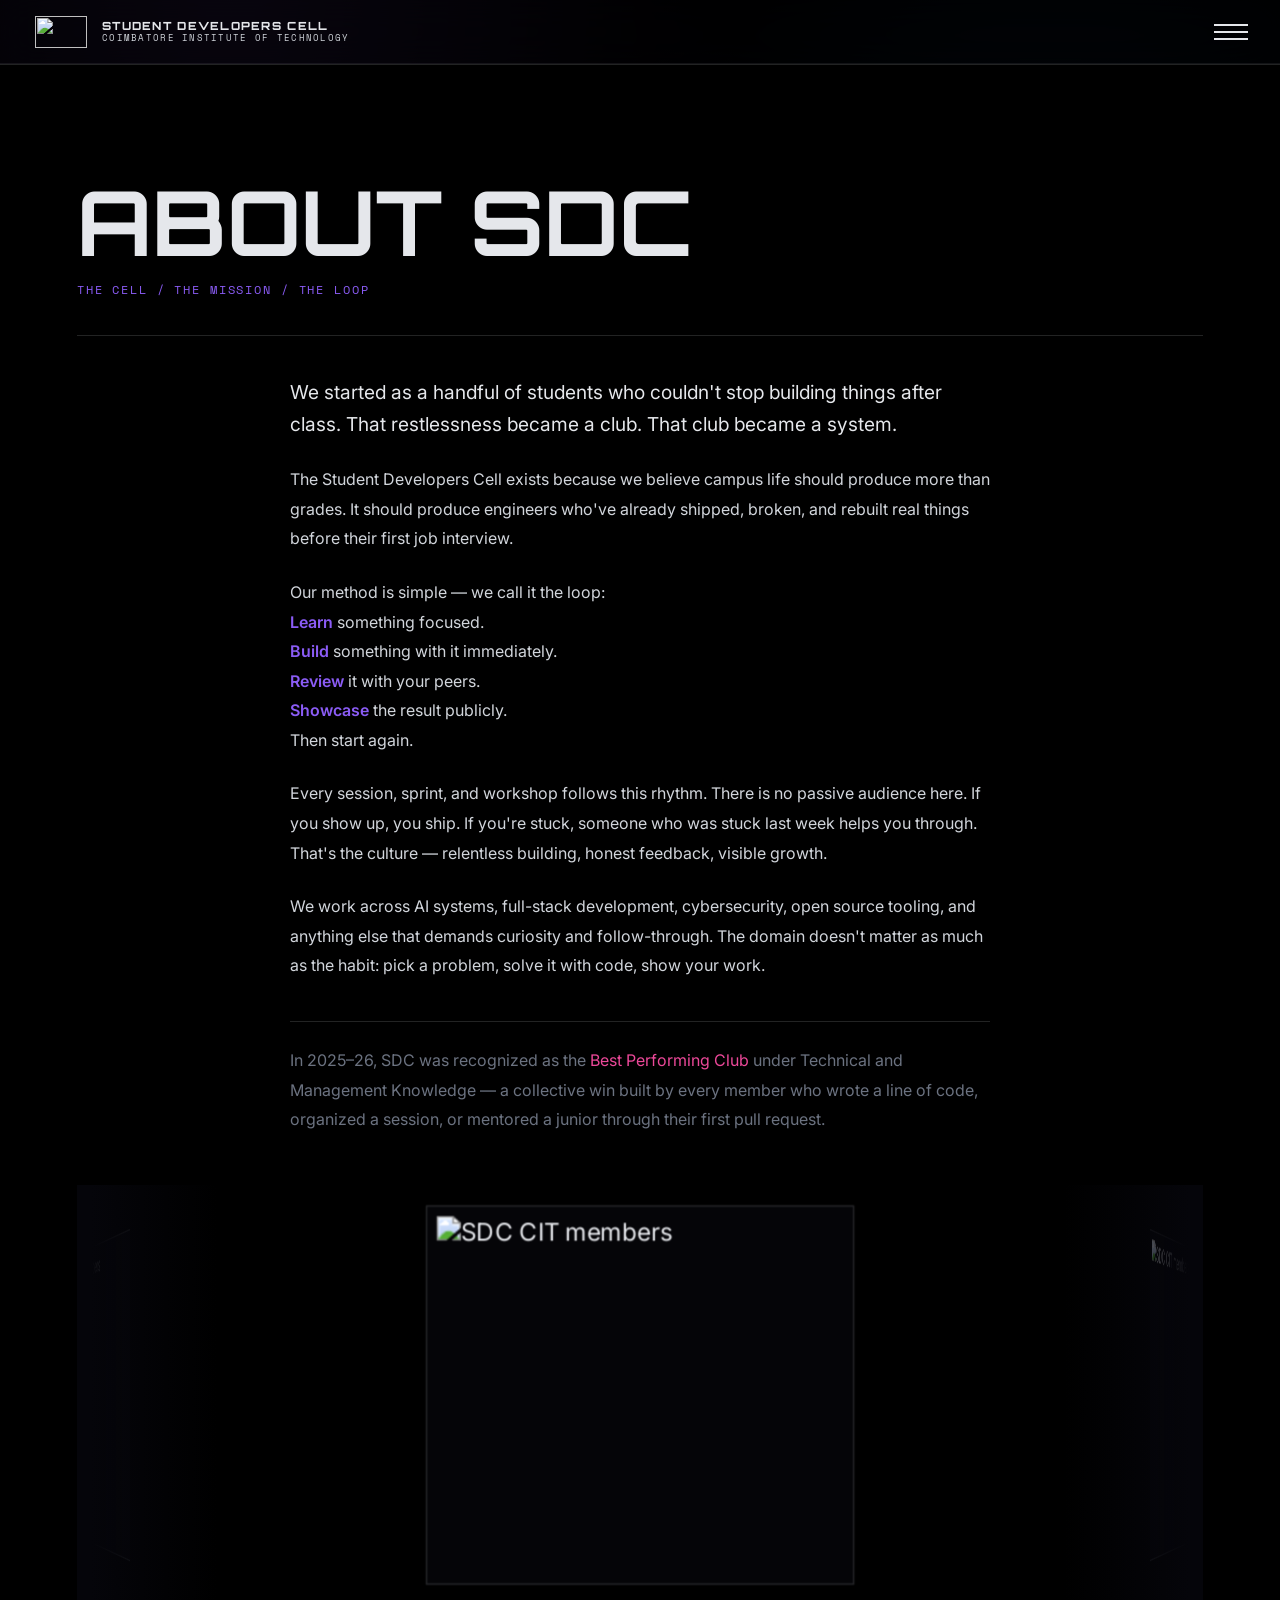
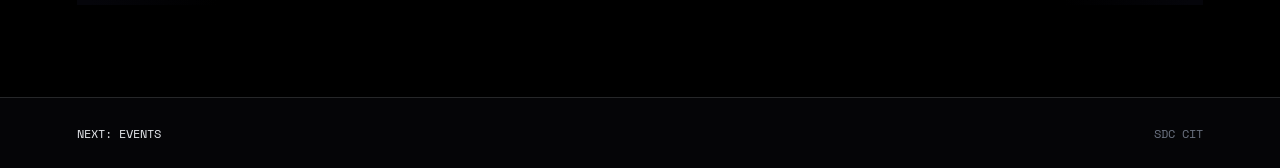
==== commit 1f1a7817: "Redesign: new menu, minimal pages, team profiles with unique URLs, proximity text effect" ====
--- a/about.html
+++ b/about.html
@@ -1,187 +1,84 @@
-<!DOCTYPE html>
-<html lang="en">
-  <head>
-    <meta charset="UTF-8" />
-    <meta name="viewport" content="width=device-width, initial-scale=1.0" />
-    <title>About - Student Developers Cell</title>
-    <link rel="preconnect" href="https://fonts.googleapis.com" />
-    <link rel="preconnect" href="https://fonts.gstatic.com" crossorigin />
-    <link href="https://fonts.googleapis.com/css2?family=Inter:wght@400;500;600;700;800&family=Orbitron:wght@600;700;900&family=Space+Mono&display=swap" rel="stylesheet" />
-    <link rel="stylesheet" href="styles.css" />
-    <style>
-      .loop-square {
-        position: relative;
-        display: grid;
-        grid-template-columns: 1fr auto 1fr;
-        grid-template-areas:
-          "step1 arrow-top step2"
-          "arrow-left hub arrow-right"
-          "step4 arrow-bottom step3";
-        align-items: center;
-        justify-items: center;
-        gap: 10px;
-        margin-top: 26px;
-      }
-      .loop-step { width: 100%; display: flex; flex-direction: column; align-items: center; text-align: center; gap: 12px; padding: 30px 22px; border: 1px solid var(--line); background: linear-gradient(180deg, rgba(139, 92, 246, 0.1), rgba(15, 16, 24, 0.92)); transition: transform 220ms ease, border-color 220ms ease, box-shadow 220ms ease, opacity 620ms ease; }
-      .loop-step:hover { transform: translateY(-4px); border-color: rgba(139, 92, 246, 0.65); box-shadow: 0 0 30px rgba(139, 92, 246, 0.16); }
-      .loop-icon { width: 62px; height: 62px; border-radius: 50%; display: flex; align-items: center; justify-content: center; border: 1px solid var(--purple); background: linear-gradient(135deg, rgba(139, 92, 246, 0.4), rgba(59, 130, 246, 0.2)); color: var(--white); font-family: Orbitron, monospace; font-weight: 700; font-size: 1.05rem; box-shadow: 0 0 20px rgba(139, 92, 246, 0.25); }
-      .step2 .loop-icon { border-color: var(--blue); background: linear-gradient(135deg, rgba(59, 130, 246, 0.4), rgba(139, 92, 246, 0.2)); box-shadow: 0 0 20px rgba(59, 130, 246, 0.25); }
-      .step3 .loop-icon { border-color: var(--pink); background: linear-gradient(135deg, rgba(236, 72, 153, 0.4), rgba(59, 130, 246, 0.18)); box-shadow: 0 0 20px rgba(236, 72, 153, 0.25); }
-      .step4 .loop-icon { border-color: var(--purple); background: linear-gradient(135deg, rgba(236, 72, 153, 0.3), rgba(139, 92, 246, 0.32)); box-shadow: 0 0 20px rgba(139, 92, 246, 0.28); }
-      .loop-step h4 { margin: 2px 0 0; color: var(--white); font-family: Orbitron, monospace; text-transform: uppercase; letter-spacing: 0.04em; font-size: 1.05rem; }
-      .loop-step p { margin: 0; color: var(--secondary); font-size: 0.86rem; line-height: 1.65; }
-      .step1 { grid-area: step1; }
-      .step2 { grid-area: step2; }
-      .step3 { grid-area: step3; }
-      .step4 { grid-area: step4; }
-      .pos-top { grid-area: arrow-top; }
-      .pos-right { grid-area: arrow-right; }
-      .pos-bottom { grid-area: arrow-bottom; }
-      .pos-left { grid-area: arrow-left; }
-      .loop-hub { grid-area: hub; position: relative; width: 54px; height: 54px; border-radius: 50%; display: flex; align-items: center; justify-content: center; color: var(--white); font-family: Orbitron, monospace; font-weight: 900; font-size: 1.3rem; background: radial-gradient(circle, rgba(139, 92, 246, 0.4), rgba(15, 16, 24, 0.92)); border: 1px solid var(--purple); box-shadow: 0 0 24px rgba(139, 92, 246, 0.35); }
-      .loop-hub::before { content: ""; position: absolute; inset: -7px; border-radius: 50%; border: 1px dashed rgba(139, 92, 246, 0.45); animation: loop-spin 7s linear infinite; }
-      @keyframes loop-spin { to { transform: rotate(360deg); } }
-      @keyframes loop-flow { 0%, 100% { opacity: 0.3; } 50% { opacity: 1; } }
-      .loop-chevron {
-        display: inline-block;
-        font-family: Arial, Helvetica, sans-serif;
-        font-weight: 900;
-        font-size: 1.15rem;
-        letter-spacing: -7px;
-        line-height: 1;
-        padding: 0 4px;
-        background: linear-gradient(90deg, var(--purple), var(--blue), var(--pink));
-        -webkit-background-clip: text;
-        background-clip: text;
-        color: transparent;
-        filter: drop-shadow(0 0 5px rgba(139, 92, 246, 0.55)) drop-shadow(0 0 9px rgba(236, 72, 153, 0.28));
-        animation: loop-flow 2.4s ease-in-out infinite;
-      }
-      .pos-top .loop-chevron { transform: rotate(0deg); animation-delay: 0s; }
-      .pos-right .loop-chevron { transform: rotate(90deg); animation-delay: 0.6s; }
-      .pos-bottom .loop-chevron { transform: rotate(180deg); animation-delay: 1.2s; }
-      .pos-left .loop-chevron { transform: rotate(-90deg); animation-delay: 1.8s; }
-      .loop-square .loop-step:nth-of-type(1) { transition-delay: 0ms; }
-      .loop-square .loop-step:nth-of-type(2) { transition-delay: 120ms; }
-      .loop-square .loop-step:nth-of-type(3) { transition-delay: 240ms; }
-      .loop-square .loop-step:nth-of-type(4) { transition-delay: 360ms; }
-      .loop-return { display: none; align-items: center; justify-content: center; gap: 10px; margin-top: 22px; padding-top: 18px; border-top: 1px dashed var(--line); color: var(--pink); font-family: "Space Mono", monospace; font-size: 0.76rem; letter-spacing: 0.15em; text-transform: uppercase; }
-      .coverflow { position: relative; height: 420px; margin-top: 34px; display: flex; align-items: center; justify-content: center; overflow: hidden; perspective: 1500px; }
-      .coverflow-ring { position: relative; width: 360px; height: 280px; transform-style: preserve-3d; animation: coverflow-spin 55s linear infinite; }
-      .cf-slide { position: absolute; inset: 0; padding: 6px; border: 1px solid var(--line); background: #050508; box-shadow: 0 24px 50px rgba(0, 0, 0, 0.55); backface-visibility: hidden; }
-      .cf-slide img { width: 100%; height: 100%; object-fit: cover; display: block; filter: contrast(1.05); }
-      .coverflow::before, .coverflow::after { content: ""; position: absolute; top: 0; bottom: 0; width: 140px; z-index: 2; pointer-events: none; }
-      .coverflow::before { left: 0; background: linear-gradient(90deg, #05050a 10%, transparent 100%); }
-      .coverflow::after { right: 0; background: linear-gradient(270deg, #05050a 10%, transparent 100%); }
-      @keyframes coverflow-spin { from { transform: rotateY(0deg); } to { transform: rotateY(-360deg); } }
-      @media (max-width: 900px) {
-        .coverflow { height: 300px; }
-        .coverflow-ring { width: 240px; height: 180px; }
-      }
-      @media (max-width: 900px) {
-        .loop-square {
-          grid-template-columns: 1fr;
-          grid-template-areas:
-            "step1"
-            "arrow-top"
-            "step2"
-            "arrow-right"
-            "hub"
-            "step3"
-            "arrow-bottom"
-            "step4"
-            "arrow-left";
-        }
-        .pos-top .loop-chevron,
-        .pos-right .loop-chevron,
-        .pos-bottom .loop-chevron { transform: rotate(90deg); }
-        .loop-return { display: flex; }
-        .loop-step { box-shadow: 0 0 24px rgba(139, 92, 246, 0.14); }
-      }
-    </style>
-  </head>
-  <body class="inner-page">
-    <nav class="site-nav" aria-label="Primary navigation">
-      <a class="brand" href="index.html" aria-label="Student Developers Cell home"><span class="brand-mark"><img src="assets/logo.png" alt="" /></span><span class="brand-copy"><span>Student Developers Cell</span><small>Coimbatore Institute of Technology</small></span></a>
-      <button class="menu-toggle" id="menuToggle" aria-label="Toggle menu" aria-expanded="false"><span></span><span></span><span></span></button>
-    </nav>
-    <div class="menu-panel" id="menuPanel" aria-hidden="true">
-      <div class="menu-bg"></div><div class="menu-topline"><span>OPEN SOURCE</span><b>/</b><span>INNOVATION</span><b>/</b><span>COLLABORATION</span></div>
-      <div class="menu-pagination"><button data-target="index.html">HOME</button><button data-target="about.html">ABOUT</button><button data-target="events.html">EVENTS</button><button data-target="blogs.html">BLOGS</button><button data-target="team.html">TEAM</button><button data-target="contact.html">CONTACT</button></div>
-      <div class="menu-links"><a href="index.html"><span>01</span>HOME</a><a href="about.html"><span>02</span>ABOUT</a><a href="events.html"><span>03</span>EVENTS</a><a href="blogs.html"><span>04</span>BLOGS</a><a href="team.html"><span>05</span>TEAM</a><a href="contact.html"><span>06</span>CONTACT</a></div>
-      <p class="menu-brief">At Student Developers Cell, we believe in building innovation through collaboration, empowering students with modern technology, and creating a strong ecosystem where ideas become shipped products. We encourage hands-on learning, peer mentorship, open contribution, and community-driven projects.</p>
-    </div>
-    <main class="page-main">
-      <section class="section-shell page-hero">
-        <div class="section-log"><span></span>SYSTEM_ABOUT_LOG</div>
-        <div class="section-heading">
-          <div><h1>Student Developers Cell</h1><p>Engineering / Execution / Community</p></div>
-          <p>SDC is a powerhouse of student innovation at CIT. We come together as coders, creators, and problem-solvers driven by real challenges and real impact.</p>
-        </div>
-        <div class="about-grid reveal">
-          <article><span>01</span><h3>Build Real Products</h3><p>Full-stack tools, AI systems, cybersecurity experiments, and campus-ready solutions built by students for real use.</p></article>
-          <article><span>02</span><h3>Learn In Public</h3><p>Workshops, peer reviews, study circles, and first-PR challenges that make technical growth visible and practical.</p></article>
-          <article><span>03</span><h3>Mentor The Next Builder</h3><p>Senior students and alumni help juniors move from curiosity to confidence through projects and code reviews.</p></article>
-          <article><span>04</span><h3>Ship With Purpose</h3><p>Every sprint, session, and showcase is built around practical execution instead of passive participation.</p></article>
-        </div>
-        <div class="split-panel reveal">
-          <div>
-            <span>OPERATING LOOP</span>
-            <h2>Learn. Build. Review. Showcase.</h2>
-          </div>
-          <div class="loop-square">
-            <article class="loop-step reveal step1">
-              <span class="loop-icon">01</span>
-              <h4>Learn</h4>
-              <p>Run focused learning sessions around tools students actually use.</p>
-            </article>
-            <span class="pos-top"><span class="loop-chevron">❯❯❯</span></span>
-            <article class="loop-step reveal step2">
-              <span class="loop-icon">02</span>
-              <h4>Build</h4>
-              <p>Turn every session into a build task, prototype, repository, or demo.</p>
-            </article>
-            <span class="pos-right"><span class="loop-chevron">❯❯❯</span></span>
-            <span class="loop-hub">∞</span>
-            <article class="loop-step reveal step3">
-              <span class="loop-icon">03</span>
-              <h4>Review</h4>
-              <p>Review work through mentors, peers, and alumni feedback loops.</p>
-            </article>
-            <span class="pos-bottom"><span class="loop-chevron">❯❯❯</span></span>
-            <article class="loop-step reveal step4">
-              <span class="loop-icon">04</span>
-              <h4>Showcase</h4>
-              <p>Showcase the best work through events, portfolios, and campus demos.</p>
-            </article>
-            <span class="pos-left"><span class="loop-chevron">❯❯❯</span></span>
-          </div>
-          <div class="loop-return">↺ Cycle repeats — step 04 feeds back into step 01</div>
-        </div>
-        <div class="section-log reveal"><span></span>TEAM_GALLERY_LOG</div>
-        <div class="section-heading compact reveal">
-          <div><h2>Faces Behind The Builds</h2><p>Real people, real energy — moments from SDC sessions and showcases.</p></div>
-        </div>
-        <div class="coverflow reveal">
-          <div class="coverflow-ring">
-            <figure class="cf-slide" style="transform: rotateY(0deg) translateZ(520px);"><img src="assets/team-1.jpg" alt="SDC CIT members group photo" loading="lazy" /></figure>
-            <figure class="cf-slide" style="transform: rotateY(60deg) translateZ(520px);"><img src="assets/team-2.jpg" alt="SDC CIT members group photo" loading="lazy" /></figure>
-            <figure class="cf-slide" style="transform: rotateY(120deg) translateZ(520px);"><img src="assets/team-1.jpg" alt="SDC CIT members group photo" loading="lazy" /></figure>
-            <figure class="cf-slide" style="transform: rotateY(180deg) translateZ(520px);"><img src="assets/team-2.jpg" alt="SDC CIT members group photo" loading="lazy" /></figure>
-            <figure class="cf-slide" style="transform: rotateY(240deg) translateZ(520px);"><img src="assets/team-1.jpg" alt="SDC CIT members group photo" loading="lazy" /></figure>
-            <figure class="cf-slide" style="transform: rotateY(300deg) translateZ(520px);"><img src="assets/team-2.jpg" alt="SDC CIT members group photo" loading="lazy" /></figure>
-          </div>
-        </div>
-        <div class="command-panel reveal">
-          <div>
-            <span>AWARD · 2025-26</span>
-            <h3>Best Performing Club</h3>
-          </div>
-          <p>Recognized under the Technical and Management Knowledge category — a win built by every participant, organizer, and advisor behind SDC CIT.</p>
-        </div>
-      </section>
-    </main>
-    <footer class="mini-footer"><a href="events.html">Next: Events</a><span>SDC CIT</span></footer>
-    <script src="script.js"></script>
-  </body>
-</html>
+<!DOCTYPE html>
+<html lang="en">
+  <head>
+    <meta charset="UTF-8" />
+    <meta name="viewport" content="width=device-width, initial-scale=1.0" />
+    <title>About - Student Developers Cell</title>
+    <link rel="preconnect" href="https://fonts.googleapis.com" />
+    <link rel="preconnect" href="https://fonts.gstatic.com" crossorigin />
+    <link href="https://fonts.googleapis.com/css2?family=Inter:wght@400;500;600;700;800&family=Orbitron:wght@600;700;900&family=Space+Mono&display=swap" rel="stylesheet" />
+    <link rel="stylesheet" href="styles.css" />
+  </head>
+  <body class="inner-page">
+    <nav class="site-nav" aria-label="Primary navigation">
+      <a class="brand" href="index.html"><span class="brand-mark" aria-hidden="true"><img src="assets/logo.png" alt="" /></span><span class="brand-copy"><span>Student Developers Cell</span><small>Coimbatore Institute of Technology</small></span></a>
+      <button class="menu-toggle" id="menuToggle" aria-label="Toggle menu" aria-expanded="false"><span></span><span></span><span></span></button>
+    </nav>
+    <div class="menu-panel" id="menuPanel" aria-hidden="true">
+      <div class="menu-bg"></div>
+      <div class="menu-topline"><span>OPEN SOURCE</span><b>/</b><span>INNOVATION</span><b>/</b><span>COLLABORATION</span></div>
+      <div class="menu-pagination"><button data-target="index.html">HOME</button><button data-target="about.html">ABOUT</button><button data-target="events.html">EVENTS</button><button data-target="blogs.html">BLOGS</button><button data-target="team.html">TEAM</button><button data-target="contact.html">CONTACT</button></div>
+      <div class="menu-center" id="menuCenter"><span class="menu-center-num" id="menuCenterNum">01</span><span class="menu-center-label" id="menuCenterLabel">HOME</span></div>
+      <p class="menu-brief">At Student Developers Cell, we believe in building innovation through collaboration, empowering students with modern technology, and creating a strong ecosystem where ideas become shipped products.</p>
+    </div>
+
+    <main class="page-main">
+      <section class="section-shell page-hero about-minimal">
+        <div class="section-heading compact">
+          <div>
+            <h1>About SDC</h1>
+            <p>The Cell / The Mission / The Loop</p>
+          </div>
+        </div>
+
+        <div class="about-prose reveal">
+          <p class="about-lead">
+            We started as a handful of students who couldn't stop building things after class.
+            That restlessness became a club. That club became a system.
+          </p>
+          <p>
+            The Student Developers Cell exists because we believe campus life should produce
+            more than grades. It should produce engineers who've already shipped, broken,
+            and rebuilt real things before their first job interview.
+          </p>
+          <p>
+            Our method is simple — we call it the loop:<br />
+            <strong>Learn</strong> something focused.<br />
+            <strong>Build</strong> something with it immediately.<br />
+            <strong>Review</strong> it with your peers.<br />
+            <strong>Showcase</strong> the result publicly.<br />
+            Then start again.
+          </p>
+          <p>
+            Every session, sprint, and workshop follows this rhythm. There is no passive audience here.
+            If you show up, you ship. If you're stuck, someone who was stuck last week helps you through.
+            That's the culture — relentless building, honest feedback, visible growth.
+          </p>
+          <p>
+            We work across AI systems, full-stack development, cybersecurity, open source tooling,
+            and anything else that demands curiosity and follow-through. The domain doesn't matter
+            as much as the habit: pick a problem, solve it with code, show your work.
+          </p>
+          <p class="about-award">
+            In 2025–26, SDC was recognized as the <em>Best Performing Club</em> under Technical
+            and Management Knowledge — a collective win built by every member who wrote a line
+            of code, organized a session, or mentored a junior through their first pull request.
+          </p>
+        </div>
+
+        <div class="coverflow reveal">
+          <div class="coverflow-ring">
+            <figure class="cf-slide" style="transform: rotateY(0deg) translateZ(520px);"><img src="assets/team-1.jpg" alt="SDC CIT members" loading="lazy" /></figure>
+            <figure class="cf-slide" style="transform: rotateY(60deg) translateZ(520px);"><img src="assets/team-2.jpg" alt="SDC CIT members" loading="lazy" /></figure>
+            <figure class="cf-slide" style="transform: rotateY(120deg) translateZ(520px);"><img src="assets/team-1.jpg" alt="SDC CIT members" loading="lazy" /></figure>
+            <figure class="cf-slide" style="transform: rotateY(180deg) translateZ(520px);"><img src="assets/team-2.jpg" alt="SDC CIT members" loading="lazy" /></figure>
+            <figure class="cf-slide" style="transform: rotateY(240deg) translateZ(520px);"><img src="assets/team-1.jpg" alt="SDC CIT members" loading="lazy" /></figure>
+            <figure class="cf-slide" style="transform: rotateY(300deg) translateZ(520px);"><img src="assets/team-2.jpg" alt="SDC CIT members" loading="lazy" /></figure>
+          </div>
+        </div>
+      </section>
+    </main>
+    <footer class="mini-footer"><a href="events.html">Next: Events</a><span>SDC CIT</span></footer>
+    <script src="script.js"></script>
+  </body>
+</html>
--- a/styles.css
+++ b/styles.css
@@ -1,1684 +1,2730 @@
-:root {
-  --black: #000000;
-  --ink: #08080d;
-  --panel: #0f1018;
-  --panel-soft: #151624;
-  --purple: #8b5cf6;
-  --blue: #3b82f6;
-  --pink: #ec4899;
-  --white: #e5e7eb;
-  --secondary: #d1d5db;
-  --muted: #6b7280;
-  --line: rgba(229, 231, 235, 0.15);
-  --glow: rgba(139, 92, 246, 0.34);
-}
-
-* {
-  box-sizing: border-box;
-}
-
-html {
-  scroll-behavior: smooth;
-}
-
-body {
-  margin: 0;
-  background: var(--black);
-  color: var(--white);
-  font-family: Inter, system-ui, sans-serif;
-  overflow-x: hidden;
-}
-
-body.menu-open {
-  overflow: hidden;
-}
-
-a {
-  color: inherit;
-  text-decoration: none;
-}
-
-.site-nav {
-  position: fixed;
-  inset: 0 0 auto;
-  z-index: 100;
-  height: 64px;
-  display: flex;
-  align-items: center;
-  justify-content: space-between;
-  padding: 0 32px;
-  color: var(--white);
-  mix-blend-mode: difference;
-}
-
-.brand {
-  display: flex;
-  align-items: center;
-  gap: 12px;
-}
-
-.brand-mark {
-  width: 58px;
-  height: 38px;
-  display: grid;
-  place-items: center;
-  overflow: hidden;
-  border: 1px solid rgba(229, 231, 235, 0.22);
-  background: rgba(255, 255, 255, 0.96);
-}
-
-.brand-mark img {
-  width: 100%;
-  height: 100%;
-  object-fit: contain;
-  padding: 3px;
-}
-
-.brand-copy {
-  display: flex;
-  flex-direction: column;
-  line-height: 1.15;
-  text-transform: uppercase;
-  letter-spacing: 0.08em;
-}
-
-.brand-copy span {
-  font-family: Orbitron, monospace;
-  font-size: 0.7rem;
-  font-weight: 800;
-}
-
-.brand-copy small {
-  color: var(--secondary);
-  font-family: "Space Mono", monospace;
-  font-size: 0.55rem;
-}
-
-.menu-toggle {
-  width: 34px;
-  height: 28px;
-  display: grid;
-  gap: 5px;
-  align-content: center;
-  padding: 0;
-  border: 0;
-  background: transparent;
-  color: currentColor;
-  cursor: pointer;
-}
-
-.menu-toggle span {
-  width: 100%;
-  height: 2px;
-  display: block;
-  background: currentColor;
-  transition: transform 240ms ease, opacity 180ms ease;
-}
-
-.menu-toggle.is-open span:nth-child(1) {
-  transform: translateY(7px) rotate(45deg);
-}
-
-.menu-toggle.is-open span:nth-child(2) {
-  opacity: 0;
-}
-
-.menu-toggle.is-open span:nth-child(3) {
-  transform: translateY(-7px) rotate(-45deg);
-}
-
-.menu-panel {
-  position: fixed;
-  inset: 0;
-  z-index: 90;
-  display: grid;
-  grid-template-rows: 1fr auto 2.5fr 1fr;
-  padding: 88px 5vw 48px;
-  background: var(--black);
-  color: var(--white);
-  overflow: hidden;
-  opacity: 0;
-  visibility: hidden;
-  transform: translateY(-110vh);
-  transition:
-    transform 520ms cubic-bezier(0.22, 1, 0.36, 1),
-    opacity 240ms ease,
-    visibility 0ms linear 520ms;
-  pointer-events: none;
-}
-
-.menu-panel.is-open {
-  opacity: 1;
-  visibility: visible;
-  transform: translateY(0);
-  transition:
-    transform 520ms cubic-bezier(0.22, 1, 0.36, 1),
-    opacity 240ms ease;
-  pointer-events: auto;
-}
-
-.menu-bg {
-  position: absolute;
-  inset: 0;
-  background:
-    linear-gradient(rgba(139, 92, 246, 0.09) 1px, transparent 1px),
-    linear-gradient(90deg, rgba(59, 130, 246, 0.08) 1px, transparent 1px);
-  background-size: 64px 64px;
-  opacity: 0.35;
-}
-
-.menu-topline,
-.menu-pagination,
-.menu-links,
-.menu-brief {
-  position: relative;
-  z-index: 1;
-}
-
-.menu-topline {
-  display: flex;
-  align-items: flex-start;
-  gap: 12px;
-  font-family: "Space Mono", monospace;
-  font-size: 0.78rem;
-  letter-spacing: 0.2em;
-  color: var(--secondary);
-}
-
-.menu-topline b {
-  color: var(--purple);
-}
-
-.menu-pagination {
-  display: flex;
-  flex-wrap: wrap;
-  gap: 10px;
-  border-top: 1px solid var(--line);
-  border-bottom: 1px solid var(--line);
-  padding: 16px 0;
-}
-
-.menu-pagination button {
-  border: 1px solid var(--line);
-  background: transparent;
-  color: var(--secondary);
-  padding: 9px 14px;
-  font-family: "Space Mono", monospace;
-  font-size: 0.65rem;
-  cursor: pointer;
-}
-
-.menu-pagination button.is-current,
-.menu-links a.is-current {
-  color: var(--white);
-}
-
-.menu-pagination button.is-current {
-  border-color: var(--purple);
-  box-shadow: 0 0 20px rgba(139, 92, 246, 0.25);
-}
-
-.menu-links {
-  display: flex;
-  align-items: center;
-  gap: 4vw;
-  overflow-x: auto;
-  scrollbar-width: none;
-}
-
-.menu-links::-webkit-scrollbar {
-  display: none;
-}
-
-.menu-links a {
-  flex: 0 0 auto;
-  font-family: Orbitron, monospace;
-  font-size: clamp(3.2rem, 12vw, 11rem);
-  font-weight: 900;
-  letter-spacing: 0.02em;
-  transition: color 200ms ease;
-}
-
-.menu-links a:hover {
-  color: var(--purple);
-}
-
-.menu-links a.is-current {
-  text-shadow: 0 0 28px rgba(139, 92, 246, 0.5);
-}
-
-.menu-links span {
-  display: inline-block;
-  margin-right: 1rem;
-  color: var(--pink);
-  font-family: "Space Mono", monospace;
-  font-size: 0.14em;
-  vertical-align: top;
-}
-
-.menu-brief {
-  max-width: 760px;
-  align-self: end;
-  color: var(--secondary);
-  font-family: "Space Mono", monospace;
-  line-height: 1.8;
-}
-
-.hero-stage {
-  position: relative;
-}
-
-.landing-spacer {
-  height: 320vh;
-}
-
-.hero-fixed {
-  position: fixed;
-  inset: 0;
-  z-index: 10;
-  display: flex;
-  align-items: center;
-  justify-content: center;
-  overflow: hidden;
-  background: var(--black);
-}
-
-.hero-grid {
-  position: absolute;
-  inset: 0;
-  opacity: 0.95;
-}
-
-.flash-cell {
-  position: absolute;
-  border-right: 1px solid rgba(229, 231, 235, 0.06);
-  border-bottom: 1px solid rgba(229, 231, 235, 0.06);
-  background: linear-gradient(135deg, var(--purple), var(--blue), var(--pink));
-  opacity: 0;
-}
-
-.hero-orbit {
-  position: absolute;
-  width: min(72vw, 760px);
-  aspect-ratio: 1 / 0.46;
-  display: flex;
-  align-items: center;
-  justify-content: center;
-  transition: opacity 180ms ease, transform 180ms ease;
-}
-
-.hero-orbit::before,
-.hero-orbit::after {
-  content: "";
-  position: absolute;
-  inset: 0;
-  border: 1px solid rgba(229, 231, 235, 0.2);
-  transform: skewX(-16deg);
-}
-
-.hero-orbit::after {
-  inset: 12%;
-  border-color: rgba(139, 92, 246, 0.44);
-  box-shadow: 0 0 70px var(--glow);
-}
-
-.hero-emblem {
-  position: relative;
-  z-index: 1;
-  display: flex;
-  flex-direction: column;
-  align-items: center;
-  gap: 2px;
-  font-family: Orbitron, monospace;
-  text-align: center;
-  text-shadow: 0 0 32px rgba(139, 92, 246, 0.65);
-}
-
-.hero-emblem span {
-  font-size: clamp(5rem, 18vw, 12rem);
-  font-weight: 900;
-  line-height: 0.8;
-}
-
-.hero-emblem b {
-  color: var(--purple);
-  font-size: clamp(1rem, 3vw, 2rem);
-  letter-spacing: 0.5em;
-}
-
-.status-chip,
-.loc-chip {
-  position: absolute;
-  z-index: 2;
-  font-family: "Space Mono", monospace;
-  color: var(--secondary);
-}
-
-.status-chip {
-  right: -24px;
-  top: 12px;
-  display: flex;
-  gap: 8px;
-  align-items: center;
-  font-size: 0.74rem;
-}
-
-.status-chip i {
-  width: 10px;
-  height: 10px;
-  border: 1px solid var(--pink);
-  background: var(--pink);
-  box-shadow: 0 0 16px var(--pink);
-  animation: pulse 1.2s infinite;
-}
-
-.loc-chip {
-  left: -16px;
-  bottom: -22px;
-  display: flex;
-  flex-direction: column;
-}
-
-.loc-chip small {
-  color: var(--muted);
-  font-size: 0.6rem;
-  letter-spacing: 0.28em;
-}
-
-.loc-chip strong {
-  color: var(--white);
-  font-family: Orbitron, monospace;
-  font-size: 1.2rem;
-}
-
-.hero-title-wrap {
-  position: relative;
-  z-index: 5;
-  width: min(1100px, calc(100vw - 40px));
-  opacity: 0;
-  text-align: center;
-  transition: opacity 180ms ease;
-}
-
-.hero-kicker {
-  color: var(--purple);
-  font-family: "Space Mono", monospace;
-  font-size: clamp(0.68rem, 1.5vw, 0.9rem);
-  letter-spacing: 0.28em;
-  text-transform: uppercase;
-}
-
-.hero-title-wrap h1 {
-  margin: 16px 0;
-  font-family: Orbitron, monospace;
-  font-size: clamp(2.5rem, 9vw, 7rem);
-  line-height: 0.95;
-  letter-spacing: 0;
-  text-transform: uppercase;
-}
-
-.hero-title-wrap h1 span {
-  display: block;
-}
-
-.hero-subcopy {
-  max-width: 760px;
-  margin: 0 auto;
-  color: var(--secondary);
-  font-size: clamp(0.95rem, 1.8vw, 1.18rem);
-  line-height: 1.8;
-}
-
-.section-shell {
-  position: relative;
-  z-index: 20;
-  padding: 92px max(24px, 6vw);
-  background: var(--black);
-  border-top: 1px solid var(--line);
-}
-
-.about-section {
-  min-height: 100vh;
-}
-
-.section-log {
-  display: flex;
-  align-items: center;
-  gap: 10px;
-  color: var(--purple);
-  font-family: "Space Mono", monospace;
-  font-size: 0.74rem;
-  font-weight: 700;
-  letter-spacing: 0.12em;
-}
-
-.section-log span {
-  width: 9px;
-  height: 9px;
-  display: inline-block;
-  background: var(--pink);
-  animation: pulse 1.2s infinite;
-}
-
-.section-heading {
-  display: grid;
-  grid-template-columns: 1.25fr 0.75fr;
-  gap: 48px;
-  align-items: end;
-  margin-top: 22px;
-  padding-bottom: 34px;
-  border-bottom: 1px solid var(--line);
-}
-
-.section-heading.compact {
-  align-items: start;
-}
-
-.section-heading h2 {
-  margin: 0;
-  font-family: Orbitron, monospace;
-  font-size: clamp(2.2rem, 6vw, 5.2rem);
-  line-height: 1;
-  text-transform: uppercase;
-}
-
-.section-heading h1 {
-  margin: 0;
-  font-family: Orbitron, monospace;
-  font-size: clamp(2.4rem, 7vw, 6.4rem);
-  line-height: 0.96;
-  letter-spacing: 0;
-  text-transform: uppercase;
-}
-
-.section-heading p {
-  margin: 0;
-  color: var(--secondary);
-  line-height: 1.75;
-}
-
-.section-heading div p {
-  margin-top: 14px;
-  color: var(--purple);
-  font-family: "Space Mono", monospace;
-  font-size: 0.78rem;
-  letter-spacing: 0.15em;
-  text-transform: uppercase;
-}
-
-.about-grid {
-  display: grid;
-  grid-template-columns: repeat(2, minmax(0, 1fr));
-  gap: 18px;
-  margin-top: 34px;
-}
-
-.about-grid article,
-.module-grid article {
-  min-height: 230px;
-  padding: 28px;
-  border: 1px solid var(--line);
-  background: linear-gradient(145deg, rgba(139, 92, 246, 0.1), rgba(59, 130, 246, 0.04));
-  transition: transform 220ms ease, border-color 220ms ease, box-shadow 220ms ease;
-}
-
-.about-grid article:hover,
-.module-grid article:hover {
-  transform: translateY(-4px);
-  border-color: rgba(139, 92, 246, 0.65);
-  box-shadow: 0 0 36px rgba(139, 92, 246, 0.14);
-}
-
-.about-grid span {
-  color: var(--pink);
-  font-family: "Space Mono", monospace;
-}
-
-.about-grid h3,
-.module-grid h3,
-.highlight-card h3 {
-  margin: 18px 0 10px;
-  font-family: Orbitron, monospace;
-  letter-spacing: 0;
-  text-transform: uppercase;
-}
-
-.about-grid p,
-.module-grid p {
-  margin: 0;
-  color: var(--secondary);
-  line-height: 1.7;
-}
-
-.section-link {
-  display: inline-flex;
-  margin-top: 34px;
-  padding: 13px 18px;
-  border: 1px solid var(--purple);
-  color: var(--white);
-  font-family: "Space Mono", monospace;
-  font-size: 0.72rem;
-  text-transform: uppercase;
-}
-
-.highlights-track {
-  display: grid;
-  grid-auto-flow: column;
-  grid-auto-columns: minmax(280px, 360px);
-  gap: 18px;
-  margin-top: 34px;
-  overflow-x: auto;
-  padding-bottom: 20px;
-  scroll-snap-type: x proximity;
-}
-
-.highlight-card {
-  scroll-snap-align: start;
-  min-height: 465px;
-  display: flex;
-  flex-direction: column;
-  border: 1px solid var(--line);
-  background: var(--panel);
-  overflow: hidden;
-}
-
-.card-visual {
-  height: 210px;
-  border-bottom: 1px solid var(--line);
-  background-color: var(--panel-soft);
-  background-image:
-    radial-gradient(circle at 22% 20%, rgba(236, 72, 153, 0.8) 0 8%, transparent 9%),
-    radial-gradient(circle at 76% 72%, rgba(59, 130, 246, 0.75) 0 11%, transparent 12%),
-    linear-gradient(135deg, rgba(139, 92, 246, 0.7), rgba(0, 0, 0, 0.05));
-}
-
-.visual-two {
-  background-image:
-    linear-gradient(90deg, rgba(59, 130, 246, 0.22) 1px, transparent 1px),
-    linear-gradient(rgba(139, 92, 246, 0.28) 1px, transparent 1px),
-    radial-gradient(circle at 50% 50%, rgba(236, 72, 153, 0.65), transparent 38%);
-  background-size: 28px 28px, 28px 28px, auto;
-}
-
-.visual-three {
-  background-image:
-    linear-gradient(135deg, rgba(236, 72, 153, 0.8), transparent 45%),
-    linear-gradient(45deg, rgba(59, 130, 246, 0.9), transparent 55%);
-}
-
-.visual-four {
-  background-image:
-    repeating-linear-gradient(135deg, rgba(139, 92, 246, 0.35) 0 12px, transparent 12px 24px),
-    radial-gradient(circle at 75% 30%, rgba(59, 130, 246, 0.75), transparent 28%);
-}
-
-.visual-five {
-  background-image:
-    conic-gradient(from 180deg, var(--purple), var(--blue), var(--pink), var(--purple));
-}
-
-.highlight-card p,
-.highlight-card h3,
-.highlight-card span,
-.highlight-card a {
-  margin-left: 22px;
-  margin-right: 22px;
-}
-
-.highlight-card p {
-  margin-top: 22px;
-  margin-bottom: 0;
-  color: var(--purple);
-  font-family: "Space Mono", monospace;
-  font-size: 0.72rem;
-  text-transform: uppercase;
-}
-
-.highlight-card span {
-  color: var(--secondary);
-  line-height: 1.65;
-}
-
-.highlight-card a {
-  margin-top: auto;
-  margin-bottom: 22px;
-  color: var(--pink);
-  font-family: "Space Mono", monospace;
-  font-size: 0.72rem;
-}
-
-.module-grid {
-  display: grid;
-  grid-template-columns: repeat(3, minmax(0, 1fr));
-  gap: 18px;
-  margin-top: 34px;
-}
-
-.module-mark {
-  width: 72px;
-  height: 72px;
-  display: grid;
-  place-items: center;
-  border: 1px solid var(--purple);
-  color: var(--pink);
-  font-family: Orbitron, monospace;
-  font-weight: 900;
-}
-
-.team-list {
-  margin-top: 28px;
-}
-
-.team-row {
-  position: relative;
-  min-height: 104px;
-  display: grid;
-  grid-template-columns: 1fr auto 1fr;
-  gap: 24px;
-  align-items: center;
-  border-bottom: 1px solid var(--line);
-}
-
-.tags {
-  display: flex;
-  flex-wrap: wrap;
-  gap: 8px;
-}
-
-.tags span {
-  padding: 5px 10px;
-  border: 1px solid var(--purple);
-  color: var(--secondary);
-  font-family: "Space Mono", monospace;
-  font-size: 0.65rem;
-  text-transform: uppercase;
-}
-
-.team-row h3 {
-  margin: 0;
-  font-size: clamp(1.2rem, 3vw, 2rem);
-  font-weight: 500;
-}
-
-.avatar {
-  width: 86px;
-  height: 86px;
-  display: grid;
-  place-items: center;
-  border: 1px solid var(--line);
-  background:
-    linear-gradient(135deg, rgba(139, 92, 246, 0.35), rgba(236, 72, 153, 0.15)),
-    var(--panel);
-  color: var(--white);
-  font-family: Orbitron, monospace;
-  transition: transform 220ms ease, box-shadow 220ms ease;
-}
-
-.team-row:hover .avatar {
-  transform: scale(1.55);
-  box-shadow: 0 0 50px rgba(139, 92, 246, 0.35);
-}
-
-.site-footer {
-  position: relative;
-  z-index: 20;
-  overflow: hidden;
-  padding: 82px max(24px, 6vw) 34px;
-  background: #050507;
-  color: var(--secondary);
-}
-
-.footer-watermark {
-  position: absolute;
-  right: 3vw;
-  bottom: -48px;
-  color: rgba(255, 255, 255, 0.035);
-  font-family: Orbitron, monospace;
-  font-size: clamp(9rem, 22vw, 20rem);
-  font-weight: 900;
-}
-
-.footer-grid {
-  position: relative;
-  display: grid;
-  grid-template-columns: 1.3fr 0.8fr 0.8fr;
-  gap: 64px;
-  padding-bottom: 54px;
-  border-bottom: 1px solid rgba(255, 255, 255, 0.1);
-}
-
-.footer-brand a {
-  color: var(--white);
-  font-family: Orbitron, monospace;
-  font-size: clamp(3rem, 8vw, 6rem);
-  font-weight: 900;
-}
-
-.footer-brand a span,
-.site-footer h3 span {
-  color: var(--purple);
-}
-
-.footer-brand p {
-  max-width: 430px;
-  border-left: 2px solid var(--purple);
-  padding-left: 22px;
-  line-height: 1.7;
-}
-
-address {
-  margin-top: 34px;
-  color: var(--muted);
-  font-style: normal;
-  line-height: 1.7;
-}
-
-.site-footer h3 {
-  margin: 0 0 20px;
-  color: var(--white);
-  font-family: Orbitron, monospace;
-}
-
-.site-footer ul {
-  list-style: none;
-  margin: 0;
-  padding: 0;
-}
-
-.site-footer li a {
-  display: flex;
-  justify-content: space-between;
-  gap: 18px;
-  padding: 14px 0;
-  border-bottom: 1px solid rgba(255, 255, 255, 0.08);
-}
-
-.site-footer li a span {
-  color: var(--pink);
-}
-
-.footer-bottom {
-  position: relative;
-  display: flex;
-  justify-content: space-between;
-  gap: 24px;
-  padding-top: 24px;
-  color: var(--muted);
-  font-family: "Space Mono", monospace;
-  font-size: 0.76rem;
-}
-
-.reveal {
-  opacity: 0;
-  transform: translateY(28px);
-  transition: opacity 620ms ease, transform 620ms cubic-bezier(0.22, 1, 0.36, 1);
-}
-
-.reveal.is-visible {
-  opacity: 1;
-  transform: translateY(0);
-}
-
-.inner-page {
-  min-height: 100vh;
-  background:
-    radial-gradient(circle at 18% 0%, rgba(139, 92, 246, 0.18), transparent 32rem),
-    radial-gradient(circle at 82% 16%, rgba(59, 130, 246, 0.14), transparent 30rem),
-    var(--black);
-}
-
-.inner-page .site-nav {
-  mix-blend-mode: normal;
-  background: rgba(0, 0, 0, 0.68);
-  border-bottom: 1px solid rgba(229, 231, 235, 0.08);
-  backdrop-filter: blur(18px);
-}
-
-.page-main {
-  min-height: calc(100vh - 80px);
-  padding-top: 64px;
-}
-
-.page-hero {
-  min-height: calc(100vh - 144px);
-  padding-top: 92px;
-}
-
-.home-gateway {
-  min-height: 82vh;
-}
-
-.gateway-grid,
-.contact-grid {
-  display: grid;
-  grid-template-columns: repeat(5, minmax(0, 1fr));
-  gap: 16px;
-  margin-top: 34px;
-}
-
-.metric-strip {
-  display: grid;
-  grid-template-columns: repeat(4, minmax(0, 1fr));
-  gap: 1px;
-  margin-top: 34px;
-  border: 1px solid var(--line);
-  background: var(--line);
-}
-
-.metric-strip article {
-  min-height: 130px;
-  display: flex;
-  flex-direction: column;
-  justify-content: center;
-  gap: 10px;
-  padding: 22px;
-  background: rgba(5, 5, 7, 0.95);
-}
-
-.metric-strip strong {
-  color: var(--white);
-  font-family: Orbitron, monospace;
-  font-size: clamp(1.8rem, 4vw, 3.4rem);
-  line-height: 1;
-}
-
-.metric-strip span {
-  color: var(--secondary);
-  font-family: "Space Mono", monospace;
-  font-size: 0.72rem;
-  letter-spacing: 0.08em;
-  text-transform: uppercase;
-}
-
-/* CONTACT CARD UPGRADE INTEGRATED HERE */
-
-.gateway-grid a,
-.contact-grid a,
-.contact-info-card {
-  min-height: 220px;
-  display: flex;
-  flex-direction: column;
-  justify-content: space-between;
-  padding: 24px;
-  border: 1px solid var(--line);
-  background:
-    linear-gradient(145deg, rgba(139, 92, 246, 0.16), rgba(59, 130, 246, 0.05)),
-    rgba(15, 16, 24, 0.72);
-  transition: transform 220ms ease, border-color 220ms ease, box-shadow 220ms ease;
-}
-
-.gateway-grid a:hover,
-.contact-grid a:hover,
-.contact-info-card:hover {
-  transform: translateY(-4px);
-  border-color: rgba(139, 92, 246, 0.72);
-  box-shadow: 0 0 38px rgba(139, 92, 246, 0.2);
-}
-
-.gateway-grid span,
-.contact-grid span,
-.contact-info-card span {
-  color: var(--pink);
-  font-family: "Space Mono", monospace;
-  font-size: 0.72rem;
-  letter-spacing: 0.14em;
-}
-
-.gateway-grid strong,
-.contact-grid strong,
-.contact-info-card strong {
-  color: var(--white);
-  font-family: Orbitron, monospace;
-  font-size: 1.3rem;
-  text-transform: uppercase;
-}
-
-.gateway-grid small,
-.contact-grid small,
-.contact-info-card small {
-  color: var(--secondary);
-  line-height: 1.6;
-}
-
-.contact-grid {
-  grid-template-columns: repeat(4, minmax(0, 1fr));
-}
-
-.command-panel,
-.split-panel,
-.contact-console {
-  display: grid;
-  grid-template-columns: 0.85fr 1fr auto;
-  gap: 28px;
-  align-items: center;
-  margin-top: 26px;
-  padding: 28px;
-  border: 1px solid var(--line);
-  background:
-    linear-gradient(90deg, rgba(139, 92, 246, 0.16), rgba(59, 130, 246, 0.04)),
-    rgba(8, 8, 13, 0.88);
-}
-
-.command-panel span,
-.split-panel span,
-.contact-console span,
-.module-detail-grid span,
-.team-ops-grid span {
-  color: var(--pink);
-  font-family: "Space Mono", monospace;
-  font-size: 0.72rem;
-  letter-spacing: 0.14em;
-  text-transform: uppercase;
-}
-
-.command-panel h3,
-.split-panel h2,
-.contact-console h2 {
-  margin: 8px 0 0;
-  color: var(--white);
-  font-family: Orbitron, monospace;
-  font-size: clamp(1.25rem, 3vw, 2.6rem);
-  line-height: 1.05;
-  text-transform: uppercase;
-}
-
-.command-panel p,
-.contact-console p {
-  margin: 0;
-  color: var(--secondary);
-  line-height: 1.7;
-}
-
-.command-panel a,
-.module-detail-grid a,
-.contact-form button {
-  display: inline-flex;
-  justify-content: center;
-  align-items: center;
-  min-height: 44px;
-  padding: 0 18px;
-  border: 1px solid var(--purple);
-  background: var(--purple);
-  color: #050507;
-  font-family: "Space Mono", monospace;
-  font-size: 0.72rem;
-  font-weight: 700;
-  text-transform: uppercase;
-  cursor: pointer;
-}
-
-.split-panel {
-  grid-template-columns: 0.8fr 1.2fr;
-  align-items: start;
-  margin-top: 34px;
-}
-
-.process-list {
-  display: grid;
-  gap: 12px;
-}
-
-.process-list article,
-.timeline-block article {
-  display: grid;
-  grid-template-columns: 74px 1fr;
-  gap: 18px;
-  padding: 18px 0;
-  border-bottom: 1px solid var(--line);
-}
-
-.process-list strong,
-.timeline-block time {
-  color: var(--purple);
-  font-family: "Space Mono", monospace;
-  font-size: 0.78rem;
-}
-
-.process-list p,
-.timeline-block p {
-  margin: 0;
-  color: var(--secondary);
-  line-height: 1.65;
-}
-
-.timeline-block {
-  margin-top: 42px;
-}
-
-.timeline-block article {
-  grid-template-columns: 110px 0.65fr 1fr;
-  align-items: baseline;
-}
-
-.timeline-block h3,
-.module-detail-grid h3,
-.team-ops-grid h3 {
-  margin: 0;
-  color: var(--white);
-  font-family: Orbitron, monospace;
-  text-transform: uppercase;
-}
-
-.module-detail-grid,
-.team-ops-grid {
-  display: grid;
-  grid-template-columns: repeat(3, minmax(0, 1fr));
-  gap: 18px;
-  margin-top: 34px;
-}
-
-.module-detail-grid article,
-.team-ops-grid article {
-  min-height: 250px;
-  display: flex;
-  flex-direction: column;
-  gap: 16px;
-  padding: 26px;
-  border: 1px solid var(--line);
-  background: rgba(15, 16, 24, 0.78);
-}
-
-.module-detail-grid p,
-.team-ops-grid p {
-  margin: 0;
-  color: var(--secondary);
-  line-height: 1.7;
-}
-
-.module-detail-grid a {
-  margin-top: auto;
-  width: fit-content;
-  background: transparent;
-  color: var(--white);
-}
-
-.team-ops-grid {
-  margin-top: 40px;
-}
-
-.contact-console {
-  grid-template-columns: 0.8fr 1.2fr;
-  align-items: start;
-  margin-top: 34px;
-}
-
-.contact-form {
-  display: grid;
-  grid-template-columns: repeat(2, minmax(0, 1fr));
-  gap: 14px;
-}
-
-.contact-form label {
-  display: grid;
-  gap: 8px;
-  color: var(--secondary);
-  font-family: "Space Mono", monospace;
-  font-size: 0.72rem;
-  letter-spacing: 0.08em;
-  text-transform: uppercase;
-}
-
-.contact-form input,
-.contact-form textarea {
-  width: 100%;
-  border: 1px solid var(--line);
-  background: #050507;
-  color: var(--white);
-  padding: 13px 14px;
-  font: inherit;
-  letter-spacing: 0;
-  text-transform: none;
-}
-
-.contact-form label:nth-child(4),
-.contact-form button,
-.form-status {
-  grid-column: 1 / -1;
-}
-
-.contact-form input:focus,
-.contact-form textarea:focus {
-  border-color: var(--purple);
-  outline: none;
-  box-shadow: 0 0 0 3px rgba(139, 92, 246, 0.18);
-}
-
-.form-status {
-  min-height: 1.2em;
-  color: var(--pink);
-  font-family: "Space Mono", monospace;
-  font-size: 0.76rem;
-}
-
-.page-card-grid {
-  grid-auto-flow: unset;
-  grid-template-columns: repeat(4, minmax(260px, 1fr));
-  overflow: visible;
-}
-
-/* SOSC-style fullscreen menu replication */
-body.menu-open .site-nav {
-  mix-blend-mode: normal;
-}
-
-body.menu-open .menu-toggle {
-  color: var(--white);
-}
-
-.menu-panel {
-  display: flex;
-  flex-direction: column;
-  justify-content: space-between;
-  padding: 90px max(24px, 5vw) 46px;
-  background: #030305;
-}
-
-.menu-bg {
-  background:
-    linear-gradient(rgba(139, 92, 246, 0.1) 1px, transparent 1px),
-    linear-gradient(90deg, rgba(59, 130, 246, 0.08) 1px, transparent 1px),
-    radial-gradient(circle at 50% 40%, rgba(139, 92, 246, 0.14), transparent 38rem);
-  background-size: 56px 56px, 56px 56px, auto;
-  opacity: 0.7;
-}
-
-.menu-topline {
-  justify-content: center;
-  color: var(--secondary);
-  font-size: clamp(0.68rem, 1.2vw, 0.9rem);
-  letter-spacing: 0.22em;
-}
-
-.menu-topline span {
-  white-space: nowrap;
-}
-
-.menu-pagination {
-  justify-content: center;
-  width: min(920px, 100%);
-  margin: 0 auto;
-  border-color: rgba(229, 231, 235, 0.14);
-}
-
-.menu-pagination button {
-  min-width: 88px;
-  border: 0;
-  background: transparent;
-  color: rgba(229, 231, 235, 0.62);
-  letter-spacing: 0.16em;
-}
-
-.menu-pagination button:hover,
-.menu-pagination button.is-current {
-  color: var(--white);
-  box-shadow: none;
-}
-
-.menu-pagination button.is-current::before {
-  content: "[";
-  color: var(--pink);
-}
-
-.menu-pagination button.is-current::after {
-  content: "]";
-  color: var(--pink);
-}
-
-.menu-links {
-  min-height: 34vh;
-  align-items: center;
-  gap: clamp(40px, 7vw, 120px);
-  padding: 18px 2vw 26px;
-  scroll-snap-type: x proximity;
-  mask-image: linear-gradient(90deg, transparent 0, #000 8%, #000 92%, transparent 100%);
-}
-
-.menu-links a {
-  scroll-snap-align: center;
-  color: rgba(229, 231, 235, 0.94);
-  font-size: clamp(4.5rem, 13.8vw, 13rem);
-  line-height: 0.86;
-  letter-spacing: 0;
-  text-transform: uppercase;
-}
-
-.menu-links a:hover,
-.menu-links a.is-current {
-  color: var(--white);
-  text-shadow:
-    0 0 36px rgba(139, 92, 246, 0.55),
-    0 0 80px rgba(59, 130, 246, 0.25);
-}
-
-.menu-links span {
-  margin-right: 1.1rem;
-  color: var(--pink);
-  font-size: 0.13em;
-  letter-spacing: 0.08em;
-}
-
-.menu-brief {
-  max-width: 980px;
-  margin: 0 auto;
-  padding-top: 26px;
-  border-top: 1px solid rgba(229, 231, 235, 0.14);
-  color: rgba(229, 231, 235, 0.76);
-  font-size: clamp(0.82rem, 1.2vw, 1rem);
-  line-height: 1.9;
-  text-align: justify;
-}
-
-@media (max-width: 900px) {
-  .menu-panel {
-    padding: 86px 24px 34px;
-  }
-
-  .menu-topline {
-    justify-content: flex-start;
-    flex-wrap: wrap;
-    gap: 8px;
-  }
-
-  .menu-pagination {
-    justify-content: flex-start;
-    margin: 22px 0 0;
-    padding: 12px 0;
-  }
-
-  .menu-pagination button {
-    min-width: auto;
-    padding: 8px 10px;
-    font-size: 0.58rem;
-  }
-
-  .menu-links {
-    min-height: auto;
-    gap: 14px;
-    padding: 34px 0;
-    mask-image: none;
-    scroll-snap-type: none;
-  }
-
-  .menu-links a {
-    font-size: clamp(3rem, 14vw, 5.2rem);
-  }
-
-  .menu-brief {
-    margin: 0;
-    padding-top: 18px;
-    text-align: left;
-    font-size: 0.82rem;
-  }
-}
-
-.blogs-page {
-  background:
-    linear-gradient(rgba(139, 92, 246, 0.04) 1px, transparent 1px),
-    linear-gradient(90deg, rgba(59, 130, 246, 0.035) 1px, transparent 1px),
-    var(--black);
-  background-size: 72px 72px;
-}
-
-.blog-feature {
-  display: grid;
-  grid-template-columns: minmax(300px, 0.9fr) minmax(0, 1.1fr);
-  gap: 0;
-  margin-top: 38px;
-  border: 1px solid var(--line);
-  background: rgba(15, 16, 24, 0.82);
-}
-
-.blog-feature-visual {
-  min-height: 380px;
-  display: flex;
-  align-items: flex-end;
-  padding: 26px;
-  background:
-    radial-gradient(circle at 22% 18%, rgba(236, 72, 153, 0.76), transparent 24%),
-    radial-gradient(circle at 78% 74%, rgba(59, 130, 246, 0.82), transparent 28%),
-    linear-gradient(135deg, rgba(139, 92, 246, 0.84), rgba(5, 5, 7, 0.2)),
-    var(--panel-soft);
-  overflow: hidden;
-}
-
-.blog-feature-visual span {
-  color: var(--white);
-  font-family: "Space Mono", monospace;
-  font-size: 0.72rem;
-  letter-spacing: 0.18em;
-  text-transform: uppercase;
-}
-
-.blog-feature-copy {
-  display: flex;
-  flex-direction: column;
-  justify-content: center;
-  padding: clamp(26px, 5vw, 52px);
-}
-
-.blog-feature-copy > p:first-child {
-  margin: 0 0 12px;
-  color: var(--purple);
-  font-family: "Space Mono", monospace;
-  font-size: 0.72rem;
-  letter-spacing: 0.14em;
-  text-transform: uppercase;
-}
-
-.blog-feature-copy h2 {
-  margin: 0;
-  color: var(--white);
-  font-family: Orbitron, monospace;
-  font-size: clamp(2rem, 5vw, 4.5rem);
-  line-height: 0.98;
-  text-transform: uppercase;
-}
-
-.blog-meta {
-  margin-top: 18px;
-  color: var(--muted);
-  font-family: "Space Mono", monospace;
-  font-size: 0.72rem;
-  line-height: 1.7;
-  text-transform: uppercase;
-}
-
-.blog-feature-copy p:not(:first-child) {
-  margin: 22px 0 0;
-  color: var(--secondary);
-  line-height: 1.75;
-}
-
-.blog-feature-copy a,
-.blog-list a {
-  width: fit-content;
-  margin-top: 24px;
-  color: var(--pink);
-  font-family: "Space Mono", monospace;
-  font-size: 0.72rem;
-  letter-spacing: 0.12em;
-  text-transform: uppercase;
-}
-
-.blogs-layout {
-  display: grid;
-  grid-template-columns: minmax(0, 1fr) 340px;
-  gap: 34px;
-  align-items: start;
-  margin-top: 42px;
-}
-
-.blog-list {
-  display: grid;
-  gap: 14px;
-}
-
-.blog-list article {
-  display: grid;
-  grid-template-columns: minmax(220px, 0.85fr) minmax(0, 1fr) auto;
-  gap: 24px;
-  align-items: center;
-  padding: 24px 0;
-  border-bottom: 1px solid var(--line);
-}
-
-.blog-date {
-  color: var(--purple);
-  font-family: "Space Mono", monospace;
-  font-size: 0.72rem;
-  letter-spacing: 0.12em;
-  text-transform: uppercase;
-}
-
-.blog-list h3 {
-  margin: 8px 0 0;
-  color: var(--white);
-  font-family: Orbitron, monospace;
-  font-size: clamp(1.1rem, 2vw, 1.55rem);
-  line-height: 1.15;
-  text-transform: uppercase;
-}
-
-.blog-list p,
-.blog-sidebar p {
-  margin: 0;
-  color: var(--secondary);
-  line-height: 1.7;
-}
-
-.blog-list a {
-  margin-top: 0;
-  white-space: nowrap;
-}
-
-.blog-sidebar {
-  display: grid;
-  gap: 18px;
-}
-
-.blog-sidebar section {
-  padding: 22px;
-  border: 1px solid var(--line);
-  background: rgba(15, 16, 24, 0.78);
-}
-
-.blog-sidebar h3 {
-  margin: 0 0 16px;
-  color: var(--white);
-  font-family: Orbitron, monospace;
-  font-size: 1rem;
-  text-transform: uppercase;
-}
-
-.blog-tags,
-.blog-authors {
-  display: flex;
-  flex-wrap: wrap;
-  gap: 8px;
-}
-
-.blog-tags span,
-.blog-authors a {
-  padding: 7px 10px;
-  border: 1px solid rgba(139, 92, 246, 0.46);
-  color: var(--secondary);
-  font-family: "Space Mono", monospace;
-  font-size: 0.68rem;
-  text-transform: uppercase;
-}
-
-.blog-authors a:hover,
-.blog-tags span:hover {
-  border-color: var(--pink);
-  color: var(--white);
-}
-
-.mini-footer {
-  position: relative;
-  z-index: 20;
-  display: flex;
-  align-items: center;
-  justify-content: space-between;
-  gap: 24px;
-  padding: 26px max(24px, 6vw);
-  border-top: 1px solid var(--line);
-  background: #050507;
-  color: var(--muted);
-  font-family: "Space Mono", monospace;
-  font-size: 0.76rem;
-}
-
-.mini-footer a {
-  color: var(--white);
-  text-transform: uppercase;
-}
-
-@keyframes pulse {
-  50% {
-    opacity: 0.3;
-    transform: scale(1.2);
-  }
-}
-
-@media (max-width: 900px) {
-  .site-nav {
-    padding: 0 20px;
-  }
-
-  .brand-copy {
-    display: none;
-  }
-
-  .menu-panel {
-    grid-template-rows: auto auto 1fr auto;
-    padding: 86px 24px 34px;
-  }
-
-  .menu-links {
-    align-items: flex-start;
-    flex-direction: column;
-    gap: 16px;
-    overflow: visible;
-    padding: 42px 0;
-  }
-
-  .menu-links a {
-    font-size: clamp(2.7rem, 13vw, 5rem);
-  }
-
-  .hero-orbit {
-    width: min(86vw, 520px);
-  }
-
-  .status-chip {
-    right: 0;
-    top: -22px;
-  }
-
-  .loc-chip {
-    left: 4px;
-  }
-
-  .section-heading,
-  .about-grid,
-  .module-grid,
-  .footer-grid,
-  .gateway-grid,
-  .contact-grid,
-  .page-card-grid,
-  .blog-feature,
-  .blogs-layout,
-  .blog-list article,
-  .metric-strip,
-  .command-panel,
-  .split-panel,
-  .timeline-block article,
-  .module-detail-grid,
-  .team-ops-grid,
-  .contact-console,
-  .contact-form {
-    grid-template-columns: 1fr;
-  }
-
-  .team-row {
-    grid-template-columns: 74px 1fr;
-    grid-template-areas:
-      "avatar name"
-      "avatar tags";
-    gap: 8px 18px;
-    padding: 18px 0;
-  }
-
-  .team-row .avatar {
-    grid-area: avatar;
-    width: 74px;
-    height: 74px;
-  }
-
-  .team-row h3 {
-    grid-area: name;
-  }
-
-  .team-row .tags {
-    grid-area: tags;
-  }
-
-  .team-row:hover .avatar {
-    transform: none;
-  }
-
-  .footer-bottom {
-    flex-direction: column;
-  }
-}
-
-@media (max-width: 560px) {
-  .section-shell {
-    padding-top: 72px;
-    padding-bottom: 72px;
-  }
-
-  .hero-title-wrap {
-    width: calc(100vw - 28px);
-  }
-
-  .hero-kicker {
-    letter-spacing: 0.12em;
-  }
-
-  .hero-subcopy {
-    font-size: 0.92rem;
-  }
-
-  .about-grid article,
-  .module-grid article {
-    min-height: auto;
-    padding: 22px;
-  }
-}
-
-/* Final SOSC-style menu override */
-body.menu-open .site-nav{mix-blend-mode:normal}body.menu-open .menu-toggle{color:var(--white)}
-.menu-panel{display:flex;flex-direction:column;justify-content:space-between;padding:90px max(24px,5vw) 46px;background:#030305}
-.menu-bg{background:linear-gradient(rgba(139,92,246,.1) 1px,transparent 1px),linear-gradient(90deg,rgba(59,130,246,.08) 1px,transparent 1px),radial-gradient(circle at 50% 40%,rgba(139,92,246,.14),transparent 38rem);background-size:56px 56px,56px 56px,auto;opacity:.7}
-.menu-topline{justify-content:center;color:var(--secondary);font-size:clamp(.68rem,1.2vw,.9rem);letter-spacing:.22em}.menu-topline span{white-space:nowrap}
-.menu-pagination{justify-content:center;width:min(920px,100%);margin:0 auto;border-color:rgba(229,231,235,.14)}.menu-pagination button{min-width:88px;border:0;background:transparent;color:rgba(229,231,235,.62);letter-spacing:.16em}.menu-pagination button:hover,.menu-pagination button.is-current{color:var(--white);box-shadow:none}.menu-pagination button.is-current:before{content:"[";color:var(--pink)}.menu-pagination button.is-current:after{content:"]";color:var(--pink)}
-.menu-links{min-height:34vh;align-items:center;gap:clamp(40px,7vw,120px);padding:18px 2vw 26px;scroll-snap-type:x proximity;mask-image:linear-gradient(90deg,transparent 0,#000 8%,#000 92%,transparent 100%)}.menu-links a{scroll-snap-align:center;color:rgba(229,231,235,.94);font-size:clamp(4.5rem,13.8vw,13rem);line-height:.86;letter-spacing:0;text-transform:uppercase}.menu-links a:hover,.menu-links a.is-current{color:var(--white);text-shadow:0 0 36px rgba(139,92,246,.55),0 0 80px rgba(59,130,246,.25)}.menu-links span{margin-right:1.1rem;color:var(--pink);font-size:.13em;letter-spacing:.08em}
-.menu-brief{max-width:980px;margin:0 auto;padding-top:26px;border-top:1px solid rgba(229,231,235,.14);color:rgba(229,231,235,.76);font-size:clamp(.82rem,1.2vw,1rem);line-height:1.9;text-align:justify}
-@media(max-width:900px){.menu-panel{padding:86px 24px 34px}.menu-topline{justify-content:flex-start;flex-wrap:wrap;gap:8px}.menu-pagination{justify-content:flex-start;margin:22px 0 0;padding:12px 0}.menu-pagination button{min-width:auto;padding:8px 10px;font-size:.58rem}.menu-links{min-height:auto;gap:14px;padding:34px 0;mask-image:none;scroll-snap-type:none}.menu-links a{font-size:clamp(3rem,14vw,5.2rem)}.menu-brief{margin:0;padding-top:18px;text-align:left;font-size:.82rem}}
-
-/* SOSC menu rhythm */
-.menu-panel{display:grid;grid-template-rows:1fr auto 2.35fr 1fr;align-items:stretch}
-.menu-topline{align-self:end}
-.menu-pagination{align-self:center}
-.menu-links{align-self:center}
-.menu-brief{align-self:start}
-@media(max-width:900px){.menu-panel{display:flex;flex-direction:column;justify-content:space-between}.menu-topline,.menu-pagination,.menu-links,.menu-brief{align-self:auto}}
-@media(max-width:900px){.menu-panel{overflow-y:auto;-webkit-overflow-scrolling:touch}}
-
-/* Screenshot-style selected-page menu */
-body.menu-open .brand{opacity:0;pointer-events:none}
-body.menu-open .site-nav{height:70px;border:0;background:transparent;mix-blend-mode:normal}
-body.menu-open .menu-toggle{color:#fff}
-.menu-panel{display:grid;grid-template-rows:118px 74px 1fr auto;min-height:100vh;padding:0 clamp(28px,4vw,74px) clamp(38px,6vh,70px);background:#020204;overflow:hidden}
-.menu-bg{overflow:hidden;background:linear-gradient(180deg,rgba(2,2,4,.84),rgba(2,2,4,.9)),radial-gradient(circle at 52% 44%,rgba(139,92,246,.22),transparent 34rem),#020204;opacity:1}
-.menu-bg:before{content:"";position:absolute;inset:-18%;background:linear-gradient(28deg,transparent 0 16%,rgba(229,231,235,.11) 16% 19%,transparent 19% 42%,rgba(59,130,246,.13) 42% 46%,transparent 46% 100%),linear-gradient(132deg,transparent 0 22%,rgba(229,231,235,.09) 22% 25%,transparent 25% 54%,rgba(236,72,153,.1) 54% 57%,transparent 57% 100%),linear-gradient(76deg,transparent 0 34%,rgba(139,92,246,.12) 34% 38%,transparent 38% 100%);filter:grayscale(.45);opacity:.9;transform:scale(1.08)}
-.menu-bg:after{content:"";position:absolute;inset:0;background:linear-gradient(90deg,rgba(0,0,0,.7),transparent 28%,transparent 72%,rgba(0,0,0,.72)),linear-gradient(180deg,rgba(0,0,0,.18),rgba(0,0,0,.78))}
-.menu-topline{display:grid;grid-template-columns:max-content 1fr max-content 1fr max-content;align-items:center;align-self:center;width:100%;gap:28px;color:rgba(229,231,235,.72);font-size:clamp(.8rem,1.25vw,1.52rem);font-weight:700;letter-spacing:.24em;text-transform:uppercase}
-.menu-topline span:nth-of-type(1){justify-self:start}.menu-topline span:nth-of-type(2){justify-self:center}.menu-topline span:nth-of-type(3){justify-self:end}.menu-topline b{justify-self:center;color:rgba(229,231,235,.42);font-weight:400}
-.menu-pagination{align-self:start;justify-content:center;width:100%;margin:0 auto;padding:16px 0;border:0;gap:clamp(18px,2.2vw,42px)}
-.menu-pagination button{position:relative;min-width:0;padding:0 0 11px;border:0;background:transparent;color:rgba(229,231,235,.36);font-family:Inter,system-ui,sans-serif;font-size:clamp(.76rem,1.05vw,1.22rem);font-weight:800;letter-spacing:.11em}
-.menu-pagination button:before,.menu-pagination button.is-current:before,.menu-pagination button.is-preview:before{content:none}
-.menu-pagination button:after{content:"";position:absolute;left:0;right:0;bottom:0;height:2px;background:linear-gradient(90deg,var(--pink),var(--purple),var(--blue));transform:scaleX(0);transform-origin:left;transition:transform 180ms ease}
-.menu-pagination button:hover,.menu-pagination button.is-current,.menu-pagination button.is-preview{color:#fff;box-shadow:none}
-.menu-pagination button.is-current:after,.menu-pagination button.is-preview:after{content:"";transform:scaleX(1)}
-.menu-panel.has-preview .menu-pagination button.is-current:not(.is-preview){color:rgba(229,231,235,.36)}
-.menu-panel.has-preview .menu-pagination button.is-current:not(.is-preview):after{transform:scaleX(0)}
-.menu-links{position:relative;display:grid;place-items:center;align-self:stretch;min-height:0;padding:0;overflow:hidden;mask-image:none}
-.menu-links a{position:absolute;inset:auto;display:block;width:100%;color:#fff;text-align:center;font-family:Inter,system-ui,sans-serif;font-size:clamp(5rem,8.7vw,10.2rem);font-weight:800;line-height:.92;letter-spacing:.02em;opacity:0;pointer-events:none;transform:translateY(18px);transition:opacity 180ms ease,transform 220ms ease,text-shadow 180ms ease}
-.menu-links a:hover,.menu-links a.is-current,.menu-links a.is-preview{color:#fff;text-shadow:0 0 34px rgba(139,92,246,.34),0 0 82px rgba(59,130,246,.18)}
-.menu-panel:not(.has-preview) .menu-links a.is-current,.menu-panel.has-preview .menu-links a.is-preview{opacity:1;pointer-events:auto;transform:translateY(0)}
-.menu-panel.has-preview .menu-links a.is-current:not(.is-preview){opacity:0;pointer-events:none}
-.menu-links span{display:block;margin:0 0 clamp(42px,6vh,66px);color:rgba(229,231,235,.45);font-family:Inter,system-ui,sans-serif;font-size:clamp(2.1rem,2.6vw,3.4rem);font-weight:400;letter-spacing:0}
-.menu-brief{align-self:end;width:100%;max-width:none;margin:0;padding:0;border:0;color:rgba(229,231,235,.66);font-size:clamp(.95rem,1.15vw,1.42rem);line-height:1.95;text-align:left}
-@media(max-width:900px){.menu-panel{grid-template-rows:auto auto minmax(240px,1fr) auto;padding:78px 22px 34px;overflow-y:auto}.menu-topline{grid-template-columns:1fr;gap:10px;font-size:.76rem}.menu-topline span,.menu-topline span:nth-of-type(1),.menu-topline span:nth-of-type(2),.menu-topline span:nth-of-type(3){justify-self:start}.menu-topline b{display:none}.menu-pagination{justify-content:flex-start;gap:16px;overflow-x:auto;padding:28px 0 16px}.menu-pagination button{font-size:.72rem;white-space:nowrap}.menu-links a{font-size:clamp(3.8rem,16vw,6rem)}.menu-links span{margin-bottom:28px}.menu-brief{font-size:.88rem;line-height:1.75}}
+:root {
+  --black: #000000;
+  --ink: #08080d;
+  --panel: #0f1018;
+  --panel-soft: #151624;
+  --purple: #8b5cf6;
+  --blue: #3b82f6;
+  --pink: #ec4899;
+  --white: #e5e7eb;
+  --secondary: #d1d5db;
+  --muted: #6b7280;
+  --line: rgba(229, 231, 235, 0.15);
+  --glow: rgba(139, 92, 246, 0.34);
+}
+
+* {
+  box-sizing: border-box;
+}
+
+html {
+  scroll-behavior: smooth;
+}
+
+body {
+  margin: 0;
+  background: var(--black);
+  color: var(--white);
+  font-family: Inter, system-ui, sans-serif;
+  overflow-x: hidden;
+}
+
+body.menu-open {
+  overflow: hidden;
+}
+
+a {
+  color: inherit;
+  text-decoration: none;
+}
+
+.site-nav {
+  position: fixed;
+  inset: 0 0 auto;
+  z-index: 100;
+  height: 64px;
+  display: flex;
+  align-items: center;
+  justify-content: space-between;
+  padding: 0 32px;
+  color: var(--white);
+  /* mix-blend-mode: difference; */
+}
+
+.brand {
+  display: flex;
+  align-items: center;
+  gap: 12px;
+}
+
+.brand-mark {
+  width: 58px;
+  height: 38px;
+  display: grid;
+  place-items: center;
+  overflow: hidden;
+}
+
+.brand-mark img {
+  width: 100%;
+  height: 100%;
+  object-fit: contain;
+  padding: 3px;
+}
+
+.brand-copy {
+  display: flex;
+  flex-direction: column;
+  line-height: 1.15;
+  text-transform: uppercase;
+  letter-spacing: 0.08em;
+}
+
+.brand-copy span {
+  font-family: Orbitron, monospace;
+  font-size: 0.7rem;
+  font-weight: 800;
+}
+
+.brand-copy small {
+  color: var(--secondary);
+  font-family: "Space Mono", monospace;
+  font-size: 0.55rem;
+}
+
+.menu-toggle {
+  width: 34px;
+  height: 28px;
+  display: grid;
+  gap: 5px;
+  align-content: center;
+  padding: 0;
+  border: 0;
+  background: transparent;
+  color: currentColor;
+  cursor: pointer;
+}
+
+.menu-toggle span {
+  width: 100%;
+  height: 2px;
+  display: block;
+  background: currentColor;
+  transition: transform 240ms ease, opacity 180ms ease;
+}
+
+.menu-toggle.is-open span:nth-child(1) {
+  transform: translateY(7px) rotate(45deg);
+}
+
+.menu-toggle.is-open span:nth-child(2) {
+  opacity: 0;
+}
+
+.menu-toggle.is-open span:nth-child(3) {
+  transform: translateY(-7px) rotate(-45deg);
+}
+
+.menu-panel {
+  position: fixed;
+  inset: 0;
+  z-index: 90;
+  display: flex;
+  flex-direction: column;
+  padding: 0;
+  background: rgba(8, 8, 12, 0.96);
+  color: var(--white);
+  overflow: hidden;
+  opacity: 0;
+  visibility: hidden;
+  transform: translateY(-110vh);
+  transition:
+    transform 520ms cubic-bezier(0.22, 1, 0.36, 1),
+    opacity 240ms ease,
+    visibility 0ms linear 520ms;
+  pointer-events: none;
+}
+
+.menu-panel.is-open {
+  opacity: 1;
+  visibility: visible;
+  transform: translateY(0);
+  transition:
+    transform 520ms cubic-bezier(0.22, 1, 0.36, 1),
+    opacity 240ms ease;
+  pointer-events: auto;
+}
+
+.menu-bg {
+  position: absolute;
+  inset: 0;
+  background:
+    url('assets/logo.png') center / 40% no-repeat,
+    linear-gradient(rgba(139, 92, 246, 0.04) 1px, transparent 1px),
+    linear-gradient(90deg, rgba(59, 130, 246, 0.04) 1px, transparent 1px);
+  background-size: 40% auto, 80px 80px, 80px 80px;
+  opacity: 0.08;
+  filter: contrast(1.2);
+}
+
+.menu-topline,
+.menu-pagination,
+.menu-links,
+.menu-center,
+.menu-brief {
+  position: relative;
+  z-index: 1;
+}
+
+.menu-topline {
+  display: flex;
+  align-items: center;
+  justify-content: space-between;
+  padding: 24px 5vw;
+  font-family: "Space Mono", monospace;
+  font-size: 0.72rem;
+  letter-spacing: 0.2em;
+  color: var(--secondary);
+}
+
+.menu-topline b {
+  color: var(--muted);
+}
+
+.menu-pagination {
+  display: flex;
+  flex-wrap: wrap;
+  justify-content: center;
+  gap: 0;
+  padding: 0 5vw;
+}
+
+.menu-pagination button {
+  border: none;
+  border-bottom: 2px solid transparent;
+  background: transparent;
+  color: var(--muted);
+  padding: 10px 18px;
+  font-family: "Space Mono", monospace;
+  font-size: 0.7rem;
+  letter-spacing: 0.12em;
+  cursor: pointer;
+  transition: color 200ms ease, border-color 200ms ease;
+}
+
+.menu-pagination button.is-current {
+  border-bottom-color: var(--white);
+  color: var(--white);
+}
+
+.menu-pagination button:hover {
+  color: var(--white);
+}
+
+.menu-links {
+  display: none;
+}
+
+.menu-center {
+  flex: 1;
+  display: flex;
+  flex-direction: column;
+  align-items: center;
+  justify-content: center;
+  gap: 8px;
+  cursor: pointer;
+  user-select: none;
+}
+
+.menu-center-num {
+  color: var(--muted);
+  font-family: "Space Mono", monospace;
+  font-size: 1.1rem;
+  letter-spacing: 0.3em;
+}
+
+.menu-center-label {
+  font-family: Orbitron, monospace;
+  font-size: clamp(4rem, 14vw, 10rem);
+  font-weight: 900;
+  letter-spacing: 0.04em;
+  line-height: 1;
+  transition: text-shadow 300ms ease;
+}
+
+.menu-center:hover .menu-center-label {
+  text-shadow: 0 0 60px rgba(255, 255, 255, 0.15);
+}
+
+.menu-brief {
+  padding: 24px 5vw 32px;
+  max-width: 100%;
+  color: var(--muted);
+  font-family: "Space Mono", monospace;
+  font-size: 0.75rem;
+  line-height: 1.8;
+  text-align: left;
+}
+
+.hero-stage {
+  position: relative;
+}
+
+.landing-spacer {
+  height: 200vh;
+}
+
+.hero-fixed {
+  position: fixed;
+  inset: 0;
+  z-index: 10;
+  display: flex;
+  align-items: center;
+  justify-content: center;
+  overflow: hidden;
+  background: var(--black);
+}
+
+.hero-grid {
+  position: absolute;
+  inset: 0;
+  opacity: 0.95;
+}
+
+.flash-cell {
+  position: absolute;
+  border-right: 1px solid rgba(229, 231, 235, 0.06);
+  border-bottom: 1px solid rgba(229, 231, 235, 0.06);
+  background: linear-gradient(135deg, var(--purple), var(--blue), var(--pink));
+  opacity: 0;
+}
+
+.hero-orbit {
+  position: absolute;
+  width: min(72vw, 760px);
+  aspect-ratio: 1 / 0.46;
+  display: flex;
+  align-items: center;
+  justify-content: center;
+  transition: opacity 180ms ease, transform 180ms ease;
+}
+
+.hero-orbit::before,
+.hero-orbit::after {
+  content: "";
+  position: absolute;
+  inset: 0;
+  border: 1px solid rgba(229, 231, 235, 0.2);
+  transform: skewX(-16deg);
+}
+
+.hero-orbit::after {
+  inset: 12%;
+  border-color: rgba(139, 92, 246, 0.44);
+  box-shadow: 0 0 70px var(--glow);
+}
+
+.hero-emblem {
+  position: relative;
+  z-index: 1;
+  display: flex;
+  flex-direction: column;
+  align-items: center;
+  gap: 2px;
+  font-family: Orbitron, monospace;
+  text-align: center;
+  text-shadow: 0 0 32px rgba(139, 92, 246, 0.65);
+}
+
+.hero-emblem span {
+  font-size: clamp(5rem, 18vw, 12rem);
+  font-weight: 900;
+  line-height: 0.8;
+}
+
+.hero-emblem b {
+  color: var(--purple);
+  font-size: clamp(1rem, 3vw, 2rem);
+  letter-spacing: 0.5em;
+}
+
+.status-chip,
+.loc-chip {
+  position: absolute;
+  z-index: 2;
+  font-family: "Space Mono", monospace;
+  color: var(--secondary);
+}
+
+.status-chip {
+  right: -24px;
+  top: 12px;
+  display: flex;
+  gap: 8px;
+  align-items: center;
+  font-size: 0.74rem;
+}
+
+.status-chip i {
+  width: 10px;
+  height: 10px;
+  border: 1px solid var(--pink);
+  background: var(--pink);
+  box-shadow: 0 0 16px var(--pink);
+  animation: pulse 1.2s infinite;
+}
+
+.loc-chip {
+  left: -16px;
+  bottom: -22px;
+  display: flex;
+  flex-direction: column;
+}
+
+.loc-chip small {
+  color: var(--muted);
+  font-size: 0.6rem;
+  letter-spacing: 0.28em;
+}
+
+.loc-chip strong {
+  color: var(--white);
+  font-family: Orbitron, monospace;
+  font-size: 1.2rem;
+}
+
+.hero-title-wrap {
+  position: relative;
+  z-index: 5;
+  width: min(1100px, calc(100vw - 40px));
+  opacity: 0;
+  text-align: center;
+  transition: opacity 180ms ease;
+}
+
+.hero-kicker {
+  color: var(--purple);
+  font-family: "Space Mono", monospace;
+  font-size: clamp(0.68rem, 1.5vw, 0.9rem);
+  letter-spacing: 0.28em;
+  text-transform: uppercase;
+  margin: 0;
+}
+
+.hero-title-wrap h1 {
+  margin: 16px 0;
+  font-family: Orbitron, monospace;
+  font-size: clamp(2.5rem, 9vw, 7rem);
+  line-height: 0.95;
+  letter-spacing: 0;
+  text-transform: uppercase;
+}
+
+.hero-title-wrap h1 span {
+  display: block;
+}
+
+.hero-subcopy {
+  max-width: 760px;
+  margin: 0 auto;
+  color: var(--secondary);
+  font-size: clamp(0.95rem, 1.8vw, 1.18rem);
+  line-height: 1.8;
+}
+
+.section-shell {
+  position: relative;
+  z-index: 20;
+  padding: 92px max(24px, 6vw);
+  background: var(--black);
+  border-top: 1px solid var(--line);
+}
+
+.about-section {
+  min-height: 100vh;
+}
+
+.section-log {
+  display: flex;
+  align-items: center;
+  gap: 10px;
+  color: var(--purple);
+  font-family: "Space Mono", monospace;
+  font-size: 0.74rem;
+  font-weight: 700;
+  letter-spacing: 0.12em;
+}
+
+.section-log span {
+  width: 9px;
+  height: 9px;
+  display: inline-block;
+  background: var(--pink);
+  animation: pulse 1.2s infinite;
+}
+
+.section-heading {
+  display: grid;
+  grid-template-columns: 1.25fr 0.75fr;
+  gap: 48px;
+  align-items: end;
+  margin-top: 22px;
+  padding-bottom: 34px;
+  border-bottom: 1px solid var(--line);
+}
+
+.section-heading.compact {
+  align-items: start;
+}
+
+.section-heading h2 {
+  margin: 0;
+  font-family: Orbitron, monospace;
+  font-size: clamp(2.2rem, 6vw, 5.2rem);
+  line-height: 1;
+  text-transform: uppercase;
+}
+
+.section-heading h1 {
+  margin: 0;
+  font-family: Orbitron, monospace;
+  font-size: clamp(2.4rem, 7vw, 6.4rem);
+  line-height: 0.96;
+  letter-spacing: 0;
+  text-transform: uppercase;
+}
+
+.section-heading p {
+  margin: 0;
+  color: var(--secondary);
+  line-height: 1.75;
+}
+
+.section-heading div p {
+  margin-top: 14px;
+  color: var(--purple);
+  font-family: "Space Mono", monospace;
+  font-size: 0.78rem;
+  letter-spacing: 0.15em;
+  text-transform: uppercase;
+}
+
+.about-grid {
+  display: grid;
+  grid-template-columns: repeat(2, minmax(0, 1fr));
+  gap: 18px;
+  margin-top: 34px;
+}
+
+.about-grid article,
+.module-grid article {
+  min-height: 230px;
+  padding: 28px;
+  border: 1px solid var(--line);
+  background: linear-gradient(145deg, rgba(139, 92, 246, 0.1), rgba(59, 130, 246, 0.04));
+  transition: transform 220ms ease, border-color 220ms ease, box-shadow 220ms ease;
+}
+
+.about-grid article:hover,
+.module-grid article:hover {
+  transform: translateY(-4px);
+  border-color: rgba(139, 92, 246, 0.65);
+  box-shadow: 0 0 36px rgba(139, 92, 246, 0.14);
+}
+
+.about-grid span {
+  color: var(--pink);
+  font-family: "Space Mono", monospace;
+}
+
+.about-grid h3,
+.module-grid h3,
+.highlight-card h3 {
+  margin: 18px 0 10px;
+  font-family: Orbitron, monospace;
+  letter-spacing: 0;
+  text-transform: uppercase;
+}
+
+.about-grid p,
+.module-grid p {
+  margin: 0;
+  color: var(--secondary);
+  line-height: 1.7;
+}
+
+.section-link {
+  display: inline-flex;
+  margin-top: 34px;
+  padding: 13px 18px;
+  border: 1px solid var(--purple);
+  color: var(--white);
+  font-family: "Space Mono", monospace;
+  font-size: 0.72rem;
+  text-transform: uppercase;
+}
+
+.highlights-track {
+  display: grid;
+  grid-auto-flow: column;
+  grid-auto-columns: minmax(280px, 360px);
+  gap: 18px;
+  margin-top: 34px;
+  overflow-x: auto;
+  padding-bottom: 20px;
+  scroll-snap-type: x proximity;
+}
+
+.highlight-card {
+  scroll-snap-align: start;
+  min-height: 465px;
+  display: flex;
+  flex-direction: column;
+  border: 1px solid var(--line);
+  background: var(--panel);
+  overflow: hidden;
+}
+
+.card-visual {
+  height: 210px;
+  border-bottom: 1px solid var(--line);
+  background-color: var(--panel-soft);
+  background-image:
+    radial-gradient(circle at 22% 20%, rgba(236, 72, 153, 0.8) 0 8%, transparent 9%),
+    radial-gradient(circle at 76% 72%, rgba(59, 130, 246, 0.75) 0 11%, transparent 12%),
+    linear-gradient(135deg, rgba(139, 92, 246, 0.7), rgba(0, 0, 0, 0.05));
+}
+
+.visual-two {
+  background-image:
+    linear-gradient(90deg, rgba(59, 130, 246, 0.22) 1px, transparent 1px),
+    linear-gradient(rgba(139, 92, 246, 0.28) 1px, transparent 1px),
+    radial-gradient(circle at 50% 50%, rgba(236, 72, 153, 0.65), transparent 38%);
+  background-size: 28px 28px, 28px 28px, auto;
+}
+
+.visual-three {
+  background-image:
+    linear-gradient(135deg, rgba(236, 72, 153, 0.8), transparent 45%),
+    linear-gradient(45deg, rgba(59, 130, 246, 0.9), transparent 55%);
+}
+
+.visual-four {
+  background-image:
+    repeating-linear-gradient(135deg, rgba(139, 92, 246, 0.35) 0 12px, transparent 12px 24px),
+    radial-gradient(circle at 75% 30%, rgba(59, 130, 246, 0.75), transparent 28%);
+}
+
+.visual-five {
+  background-image:
+    conic-gradient(from 180deg, var(--purple), var(--blue), var(--pink), var(--purple));
+}
+
+.highlight-card p,
+.highlight-card h3,
+.highlight-card span,
+.highlight-card a {
+  margin-left: 22px;
+  margin-right: 22px;
+}
+
+.highlight-card p {
+  margin-top: 22px;
+  margin-bottom: 0;
+  color: var(--purple);
+  font-family: "Space Mono", monospace;
+  font-size: 0.72rem;
+  text-transform: uppercase;
+}
+
+.highlight-card span {
+  color: var(--secondary);
+  line-height: 1.65;
+}
+
+.highlight-card a {
+  margin-top: auto;
+  margin-bottom: 22px;
+  color: var(--pink);
+  font-family: "Space Mono", monospace;
+  font-size: 0.72rem;
+}
+
+.module-grid {
+  display: grid;
+  grid-template-columns: repeat(3, minmax(0, 1fr));
+  gap: 18px;
+  margin-top: 34px;
+}
+
+.module-mark {
+  width: 72px;
+  height: 72px;
+  display: grid;
+  place-items: center;
+  border: 1px solid var(--purple);
+  color: var(--pink);
+  font-family: Orbitron, monospace;
+  font-weight: 900;
+}
+
+.page-hero {
+  counter-reset: division;
+}
+
+.team-list {
+  margin-top: 28px;
+  display: grid;
+  grid-template-columns: repeat(4, 1fr);
+  gap: 32px 24px;
+}
+
+.team-division {
+  counter-increment: division;
+  margin-top: 60px;
+}
+
+.team-division:first-of-type {
+  margin-top: 30px;
+}
+
+.team-division .team-list {
+  margin-top: 22px;
+}
+
+.team-division-title {
+  display: flex;
+  align-items: center;
+  gap: 12px;
+  margin: 0;
+  padding-bottom: 14px;
+  border-bottom: 1px solid var(--line);
+  color: var(--white);
+  font-family: Orbitron, monospace;
+  font-size: clamp(1rem, 2vw, 1.35rem);
+  font-weight: 700;
+  letter-spacing: 0.04em;
+  text-transform: uppercase;
+}
+
+.team-division-title::before {
+  content: counter(division, decimal-leading-zero) " /";
+  flex: none;
+  color: var(--pink);
+  font-family: "Space Mono", monospace;
+  font-size: 0.72rem;
+  font-weight: 700;
+  letter-spacing: 0.1em;
+}
+
+.team-division-title::after {
+  content: "";
+  width: 8px;
+  height: 8px;
+  flex: none;
+  margin-left: auto;
+  background: var(--pink);
+  box-shadow: 0 0 12px var(--pink);
+}
+
+.team-row {
+  position: relative;
+  display: flex;
+  flex-direction: column;
+  align-items: center;
+  text-align: center;
+  gap: 10px;
+  padding: 18px;
+  border: 1px solid var(--line);
+  background: linear-gradient(165deg, rgba(139, 92, 246, 0.08), rgba(15, 16, 24, 0) 65%);
+  transition: transform 260ms ease, border-color 260ms ease, box-shadow 260ms ease;
+}
+
+.team-row::before,
+.team-row::after {
+  content: "";
+  position: absolute;
+  width: 14px;
+  height: 14px;
+  border: 1px solid transparent;
+  opacity: 0;
+  transition: opacity 260ms ease;
+  pointer-events: none;
+}
+
+.team-row::before {
+  top: -1px;
+  left: -1px;
+  border-top-color: var(--purple);
+  border-left-color: var(--purple);
+}
+
+.team-row::after {
+  bottom: -1px;
+  right: -1px;
+  border-bottom-color: var(--pink);
+  border-right-color: var(--pink);
+}
+
+.team-row:hover {
+  transform: translateY(-6px);
+  border-color: rgba(139, 92, 246, 0.5);
+  box-shadow: 0 22px 44px rgba(139, 92, 246, 0.16);
+}
+
+.team-row:hover::before,
+.team-row:hover::after {
+  opacity: 1;
+}
+
+.team-row > .tags:first-of-type {
+  order: 3;
+  justify-content: center;
+}
+
+.team-row > .tags:first-of-type span:first-child {
+  border-color: var(--pink);
+  color: var(--white);
+}
+
+.team-row .avatar {
+  order: 1;
+  width: 100%;
+  aspect-ratio: 4 / 5;
+  height: auto;
+}
+
+.team-row > div:last-child {
+  order: 2;
+  display: flex;
+  flex-direction: column;
+  align-items: center;
+  gap: 8px;
+}
+
+.team-row > div:last-child .tags {
+  justify-content: center;
+}
+
+.team-row > div:last-child .tags span {
+  padding: 0;
+  border: none;
+}
+
+.team-row > div:last-child .tags a {
+  font-size: 0.6rem;
+  letter-spacing: 0.1em;
+  color: var(--muted);
+  border-bottom: 1px solid transparent;
+  transition: color 200ms ease, border-color 200ms ease;
+}
+
+.team-row > div:last-child .tags a:hover {
+  color: var(--pink);
+  border-color: var(--pink);
+}
+
+.tags {
+  display: flex;
+  flex-wrap: wrap;
+  gap: 8px;
+}
+
+.tags span {
+  padding: 5px 10px;
+  border: 1px solid var(--purple);
+  color: var(--secondary);
+  font-family: "Space Mono", monospace;
+  font-size: 0.65rem;
+  text-transform: uppercase;
+}
+
+.team-row h3 {
+  position: relative;
+  margin: 0;
+  padding-bottom: 8px;
+  font-size: clamp(1.05rem, 1.6vw, 1.4rem);
+  font-weight: 500;
+}
+
+.team-row h3::after {
+  content: "";
+  position: absolute;
+  left: 50%;
+  bottom: 0;
+  width: 0;
+  height: 1px;
+  background: var(--pink);
+  transition: width 260ms ease, left 260ms ease;
+}
+
+.team-row:hover h3::after {
+  width: 34px;
+  left: calc(50% - 17px);
+}
+
+.avatar {
+  width: 86px;
+  height: 86px;
+  display: grid;
+  place-items: center;
+  border: 1px solid var(--line);
+  background:
+    linear-gradient(135deg, rgba(139, 92, 246, 0.35), rgba(236, 72, 153, 0.15)),
+    var(--panel);
+  color: var(--white);
+  font-family: Orbitron, monospace;
+  overflow: hidden;
+}
+
+.team-row .avatar img {
+  object-position: center 22%;
+  filter: grayscale(30%) contrast(1.05);
+  transition: transform 420ms ease, filter 320ms ease;
+}
+
+.team-row:hover .avatar img {
+  transform: scale(1.08);
+  filter: grayscale(0%) contrast(1.08);
+}
+
+.member-link {
+  display: block;
+  order: 1;
+  width: 100%;
+  border-radius: 0;
+}
+
+.member-link .avatar {
+  cursor: pointer;
+  transition: box-shadow 260ms ease;
+}
+
+.member-link:hover .avatar,
+.member-link:focus-visible .avatar {
+  box-shadow: 0 0 0 1px var(--pink), 0 18px 34px rgba(236, 72, 153, 0.22);
+}
+
+.member-name-link {
+  cursor: pointer;
+  transition: color 200ms ease;
+}
+
+.member-name-link:hover,
+.member-name-link:focus-visible {
+  color: var(--pink);
+}
+
+/* ---------------------------------------------
+   Member profile page (QR / ID-card destination)
+--------------------------------------------- */
+
+.profile-breadcrumb {
+  display: flex;
+  align-items: center;
+  gap: 10px;
+  color: var(--purple);
+  font-family: "Space Mono", monospace;
+  font-size: 0.72rem;
+  font-weight: 700;
+  letter-spacing: 0.12em;
+  text-transform: uppercase;
+}
+
+.profile-breadcrumb a {
+  color: var(--muted);
+  border-bottom: 1px solid transparent;
+  transition: color 200ms ease, border-color 200ms ease;
+}
+
+.profile-breadcrumb a:hover {
+  color: var(--white);
+  border-color: var(--line);
+}
+
+.profile-breadcrumb b {
+  color: var(--line);
+  font-weight: 400;
+}
+
+.profile-layout {
+  display: flex;
+  align-items: flex-start;
+  gap: 40px;
+  margin-top: 30px;
+}
+
+.profile-card {
+  position: relative;
+  display: grid;
+  grid-template-columns: 300px 1fr;
+  gap: 44px;
+  flex: 1;
+  min-width: 0;
+  margin-top: 0;
+  padding: 36px;
+  border: 1px solid var(--line);
+  background: linear-gradient(165deg, rgba(139, 92, 246, 0.08), rgba(15, 16, 24, 0) 65%);
+}
+
+.profile-card::before,
+.profile-card::after {
+  content: "";
+  position: absolute;
+  width: 22px;
+  height: 22px;
+  border: 1px solid transparent;
+  pointer-events: none;
+}
+
+.profile-card::before {
+  top: -1px;
+  left: -1px;
+  border-top-color: var(--purple);
+  border-left-color: var(--purple);
+}
+
+.profile-card::after {
+  bottom: -1px;
+  right: -1px;
+  border-bottom-color: var(--pink);
+  border-right-color: var(--pink);
+}
+
+.id-card-mock {
+  position: relative;
+  flex: none;
+  width: 200px;
+  display: flex;
+  flex-direction: column;
+  gap: 12px;
+  padding: 20px 18px 16px;
+  border: 1px solid var(--line);
+  background:
+    linear-gradient(165deg, rgba(59, 130, 246, 0.12), rgba(15, 16, 24, 0) 70%),
+    var(--panel);
+}
+
+.id-card-mock::before,
+.id-card-mock::after {
+  content: "";
+  position: absolute;
+  width: 16px;
+  height: 16px;
+  border: 1px solid transparent;
+  pointer-events: none;
+}
+
+.id-card-mock::before {
+  top: -1px;
+  left: -1px;
+  border-top-color: var(--blue);
+  border-left-color: var(--blue);
+}
+
+.id-card-mock::after {
+  bottom: -1px;
+  right: -1px;
+  border-bottom-color: var(--purple);
+  border-right-color: var(--purple);
+}
+
+.id-card-punch {
+  position: absolute;
+  top: -8px;
+  left: 50%;
+  width: 48px;
+  height: 15px;
+  transform: translateX(-50%);
+  background: var(--black);
+  border: 1px solid var(--line);
+  border-top: none;
+}
+
+.id-card-top {
+  display: flex;
+  align-items: center;
+  justify-content: space-between;
+  color: var(--muted);
+  font-family: "Space Mono", monospace;
+  font-size: 0.58rem;
+  font-weight: 700;
+  letter-spacing: 0.08em;
+  text-transform: uppercase;
+}
+
+.id-card-brand {
+  color: var(--white);
+}
+
+.id-card-photo {
+  aspect-ratio: 5 / 6;
+  overflow: hidden;
+  border: 1px solid var(--line);
+  background: var(--panel-soft);
+}
+
+.id-card-photo img {
+  width: 100%;
+  height: 100%;
+  object-fit: cover;
+  object-position: center 22%;
+  filter: grayscale(15%) contrast(1.05);
+}
+
+.id-card-info {
+  display: flex;
+  flex-direction: column;
+  align-items: center;
+  gap: 2px;
+  text-align: center;
+}
+
+.id-card-info strong {
+  font-family: Orbitron, monospace;
+  font-size: 0.86rem;
+  color: var(--white);
+  text-transform: uppercase;
+}
+
+.id-card-info span {
+  color: var(--purple);
+  font-family: "Space Mono", monospace;
+  font-size: 0.6rem;
+  letter-spacing: 0.06em;
+  text-transform: uppercase;
+}
+
+.id-card-qr {
+  align-self: center;
+  width: 108px;
+  padding: 8px;
+  background: #ffffff;
+}
+
+.id-card-qr svg {
+  display: block;
+  width: 100%;
+  height: 100%;
+}
+
+.id-card-footer {
+  display: flex;
+  flex-direction: column;
+  align-items: center;
+  gap: 4px;
+  padding-top: 12px;
+  border-top: 1px dashed var(--line);
+  color: var(--muted);
+  font-family: "Space Mono", monospace;
+  font-size: 0.56rem;
+  letter-spacing: 0.08em;
+  text-transform: uppercase;
+}
+
+.id-card-footer span:first-child {
+  color: var(--pink);
+  font-weight: 700;
+}
+
+.profile-avatar-frame {
+  position: relative;
+  aspect-ratio: 4 / 5;
+  overflow: hidden;
+  border: 1px solid var(--line);
+  background:
+    linear-gradient(135deg, rgba(139, 92, 246, 0.35), rgba(236, 72, 153, 0.15)),
+    var(--panel);
+}
+
+.profile-avatar-frame img {
+  position: absolute;
+  inset: 0;
+  width: 100%;
+  height: 100%;
+  object-fit: cover;
+  object-position: center 22%;
+  filter: grayscale(15%) contrast(1.05);
+}
+
+.profile-avatar-frame::after {
+  content: "";
+  position: absolute;
+  inset: 0;
+  background: linear-gradient(
+    to bottom,
+    transparent 0%,
+    rgba(139, 92, 246, 0.24) 48%,
+    transparent 100%
+  );
+  transform: translateY(-100%);
+  animation: profileScan 3.6s ease-in-out infinite;
+  pointer-events: none;
+}
+
+@keyframes profileScan {
+  0% {
+    transform: translateY(-100%);
+  }
+  55%,
+  100% {
+    transform: translateY(100%);
+  }
+}
+
+.profile-id-chip {
+  position: absolute;
+  left: 10px;
+  bottom: 10px;
+  display: flex;
+  align-items: center;
+  gap: 8px;
+  padding: 5px 9px;
+  background: rgba(5, 5, 7, 0.72);
+  border: 1px solid var(--line);
+  backdrop-filter: blur(6px);
+  color: var(--secondary);
+  font-family: "Space Mono", monospace;
+  font-size: 0.62rem;
+  letter-spacing: 0.08em;
+}
+
+.profile-id-chip span {
+  width: 7px;
+  height: 7px;
+  flex: none;
+  background: var(--pink);
+  box-shadow: 0 0 10px var(--pink);
+  animation: pulse 1.2s infinite;
+}
+
+.profile-body {
+  display: flex;
+  flex-direction: column;
+  gap: 18px;
+  min-width: 0;
+}
+
+.profile-status {
+  display: inline-flex;
+  align-items: center;
+  gap: 8px;
+  width: fit-content;
+  padding: 6px 12px;
+  border: 1px solid rgba(139, 92, 246, 0.5);
+  color: var(--secondary);
+  font-family: "Space Mono", monospace;
+  font-size: 0.66rem;
+  font-weight: 700;
+  letter-spacing: 0.1em;
+  text-transform: uppercase;
+}
+
+.profile-status span {
+  width: 7px;
+  height: 7px;
+  flex: none;
+  background: var(--purple);
+  box-shadow: 0 0 10px var(--purple);
+  animation: pulse 1.2s infinite;
+}
+
+.profile-body h1 {
+  margin: 0;
+  font-family: Orbitron, monospace;
+  font-size: clamp(2rem, 4.6vw, 3.4rem);
+  line-height: 1.02;
+  text-transform: uppercase;
+}
+
+.profile-division {
+  margin: 0;
+  color: var(--purple);
+  font-family: "Space Mono", monospace;
+  font-size: 0.78rem;
+  letter-spacing: 0.14em;
+  text-transform: uppercase;
+}
+
+.profile-socials {
+  display: flex;
+  flex-wrap: wrap;
+  gap: 12px;
+  margin-top: 6px;
+}
+
+.profile-socials a,
+.profile-actions button,
+.profile-actions a {
+  display: inline-flex;
+  justify-content: center;
+  align-items: center;
+  gap: 8px;
+  min-height: 44px;
+  padding: 0 18px;
+  border: 1px solid var(--purple);
+  background: var(--purple);
+  color: #050507;
+  font-family: "Space Mono", monospace;
+  font-size: 0.72rem;
+  font-weight: 700;
+  letter-spacing: 0.04em;
+  text-transform: uppercase;
+  cursor: pointer;
+}
+
+.profile-socials a.secondary {
+  background: transparent;
+  color: var(--white);
+}
+
+.profile-actions {
+  display: flex;
+  flex-wrap: wrap;
+  gap: 12px;
+  margin-top: 8px;
+  padding-top: 22px;
+  border-top: 1px solid var(--line);
+}
+
+.profile-actions button,
+.profile-actions a {
+  border-color: var(--line);
+  background: transparent;
+  color: var(--secondary);
+}
+
+.profile-actions button:hover,
+.profile-actions a:hover {
+  border-color: var(--pink);
+  color: var(--white);
+}
+
+.profile-nav {
+  display: grid;
+  grid-template-columns: 1fr 1fr;
+  gap: 18px;
+  margin-top: 44px;
+}
+
+.profile-nav a {
+  display: flex;
+  flex-direction: column;
+  gap: 6px;
+  padding: 18px 20px;
+  border: 1px solid var(--line);
+  background: rgba(15, 16, 24, 0.6);
+  transition: border-color 220ms ease, transform 220ms ease;
+}
+
+.profile-nav a:hover {
+  border-color: rgba(139, 92, 246, 0.5);
+  transform: translateY(-3px);
+}
+
+.profile-nav a:last-child {
+  text-align: right;
+  align-items: flex-end;
+}
+
+.profile-nav small {
+  color: var(--muted);
+  font-family: "Space Mono", monospace;
+  font-size: 0.64rem;
+  letter-spacing: 0.1em;
+  text-transform: uppercase;
+}
+
+.profile-nav strong {
+  font-family: Orbitron, monospace;
+  font-size: 0.98rem;
+  text-transform: uppercase;
+}
+
+.profile-not-found {
+  margin-top: 30px;
+  padding: 60px 36px;
+  border: 1px solid var(--line);
+  text-align: center;
+  color: var(--secondary);
+}
+
+.profile-not-found h2 {
+  margin: 0 0 12px;
+  font-family: Orbitron, monospace;
+  text-transform: uppercase;
+  color: var(--white);
+}
+
+.site-footer {
+  position: relative;
+  z-index: 20;
+  overflow: hidden;
+  padding: 82px max(24px, 6vw) 34px;
+  background: #050507;
+  color: var(--secondary);
+}
+
+.footer-watermark {
+  position: absolute;
+  right: 3vw;
+  bottom: -48px;
+  color: rgba(255, 255, 255, 0.035);
+  font-family: Orbitron, monospace;
+  font-size: clamp(9rem, 22vw, 20rem);
+  font-weight: 900;
+}
+
+.footer-grid {
+  position: relative;
+  display: grid;
+  grid-template-columns: 1.3fr 0.8fr 0.8fr;
+  gap: 64px;
+  padding-bottom: 54px;
+  border-bottom: 1px solid rgba(255, 255, 255, 0.1);
+}
+
+.footer-brand a {
+  color: var(--white);
+  font-family: Orbitron, monospace;
+  font-size: clamp(3rem, 8vw, 6rem);
+  font-weight: 900;
+}
+
+.footer-brand a span,
+.site-footer h3 span {
+  color: var(--purple);
+}
+
+.footer-brand p {
+  max-width: 430px;
+  border-left: 2px solid var(--purple);
+  padding-left: 22px;
+  line-height: 1.7;
+}
+
+address {
+  margin-top: 34px;
+  color: var(--muted);
+  font-style: normal;
+  line-height: 1.7;
+}
+
+.site-footer h3 {
+  margin: 0 0 20px;
+  color: var(--white);
+  font-family: Orbitron, monospace;
+}
+
+.site-footer ul {
+  list-style: none;
+  margin: 0;
+  padding: 0;
+}
+
+.site-footer li a {
+  display: flex;
+  justify-content: space-between;
+  gap: 18px;
+  padding: 14px 0;
+  border-bottom: 1px solid rgba(255, 255, 255, 0.08);
+}
+
+.site-footer li a span {
+  color: var(--pink);
+}
+
+.footer-bottom {
+  position: relative;
+  display: flex;
+  justify-content: space-between;
+  gap: 24px;
+  padding-top: 24px;
+  color: var(--muted);
+  font-family: "Space Mono", monospace;
+  font-size: 0.76rem;
+}
+
+.reveal {
+  opacity: 0;
+  transform: translateY(28px);
+  transition: opacity 620ms ease, transform 620ms cubic-bezier(0.22, 1, 0.36, 1);
+}
+
+.reveal.is-visible {
+  opacity: 1;
+  transform: translateY(0);
+}
+
+.inner-page {
+  min-height: 100vh;
+  background:
+    radial-gradient(circle at 18% 0%, rgba(139, 92, 246, 0.18), transparent 32rem),
+    radial-gradient(circle at 82% 16%, rgba(59, 130, 246, 0.14), transparent 30rem),
+    var(--black);
+}
+
+.inner-page .site-nav {
+  mix-blend-mode: normal;
+  background: rgba(0, 0, 0, 0.68);
+  border-bottom: 1px solid rgba(229, 231, 235, 0.08);
+  backdrop-filter: blur(18px);
+}
+
+.page-main {
+  min-height: calc(100vh - 80px);
+  padding-top: 64px;
+}
+
+.page-hero {
+  min-height: calc(100vh - 144px);
+  padding-top: 92px;
+}
+
+.home-gateway {
+  min-height: 82vh;
+}
+
+.gateway-grid,
+.contact-grid {
+  display: grid;
+  grid-template-columns: repeat(5, minmax(0, 1fr));
+  gap: 16px;
+  margin-top: 34px;
+}
+
+.metric-strip {
+  display: grid;
+  grid-template-columns: repeat(4, minmax(0, 1fr));
+  gap: 1px;
+  margin-top: 34px;
+  border: 1px solid var(--line);
+  background: var(--line);
+}
+
+.metric-strip article {
+  min-height: 130px;
+  display: flex;
+  flex-direction: column;
+  justify-content: center;
+  gap: 10px;
+  padding: 22px;
+  background: rgba(5, 5, 7, 0.95);
+}
+
+.metric-strip strong {
+  color: var(--white);
+  font-family: Orbitron, monospace;
+  font-size: clamp(1.8rem, 4vw, 3.4rem);
+  line-height: 1;
+}
+
+.metric-strip span {
+  color: var(--secondary);
+  font-family: "Space Mono", monospace;
+  font-size: 0.72rem;
+  letter-spacing: 0.08em;
+  text-transform: uppercase;
+}
+
+.gateway-grid a,
+.contact-grid a {
+  min-height: 220px;
+  display: flex;
+  flex-direction: column;
+  justify-content: space-between;
+  padding: 24px;
+  border: 1px solid var(--line);
+  background:
+    linear-gradient(145deg, rgba(139, 92, 246, 0.16), rgba(59, 130, 246, 0.05)),
+    rgba(15, 16, 24, 0.72);
+  transition: transform 220ms ease, border-color 220ms ease, box-shadow 220ms ease;
+}
+
+.gateway-grid a:hover,
+.contact-grid a:hover {
+  transform: translateY(-4px);
+  border-color: rgba(139, 92, 246, 0.72);
+  box-shadow: 0 0 38px rgba(139, 92, 246, 0.2);
+}
+
+.gateway-grid span,
+.contact-grid span {
+  color: var(--pink);
+  font-family: "Space Mono", monospace;
+  font-size: 0.72rem;
+  letter-spacing: 0.14em;
+}
+
+.gateway-grid strong,
+.contact-grid strong {
+  color: var(--white);
+  font-family: Orbitron, monospace;
+  font-size: 1.3rem;
+  text-transform: uppercase;
+}
+
+.gateway-grid small,
+.contact-grid small {
+  color: var(--secondary);
+  line-height: 1.6;
+}
+
+.contact-grid {
+  grid-template-columns: repeat(4, minmax(0, 1fr));
+}
+
+.command-panel,
+.split-panel,
+.contact-console {
+  display: grid;
+  grid-template-columns: 0.85fr 1fr auto;
+  gap: 28px;
+  align-items: center;
+  margin-top: 26px;
+  padding: 28px;
+  border: 1px solid var(--line);
+  background:
+    linear-gradient(90deg, rgba(139, 92, 246, 0.16), rgba(59, 130, 246, 0.04)),
+    rgba(8, 8, 13, 0.88);
+}
+
+.command-panel span,
+.split-panel span,
+.contact-console span,
+.module-detail-grid span,
+.team-ops-grid span {
+  color: var(--pink);
+  font-family: "Space Mono", monospace;
+  font-size: 0.72rem;
+  letter-spacing: 0.14em;
+  text-transform: uppercase;
+}
+
+.command-panel h3,
+.split-panel h2,
+.contact-console h2 {
+  margin: 8px 0 0;
+  color: var(--white);
+  font-family: Orbitron, monospace;
+  font-size: clamp(1.25rem, 3vw, 2.6rem);
+  line-height: 1.05;
+  text-transform: uppercase;
+}
+
+.command-panel p,
+.contact-console p {
+  margin: 0;
+  color: var(--secondary);
+  line-height: 1.7;
+}
+
+.command-panel a,
+.module-detail-grid a,
+.contact-form button {
+  display: inline-flex;
+  justify-content: center;
+  align-items: center;
+  min-height: 44px;
+  padding: 0 18px;
+  border: 1px solid var(--purple);
+  background: var(--purple);
+  color: #050507;
+  font-family: "Space Mono", monospace;
+  font-size: 0.72rem;
+  font-weight: 700;
+  text-transform: uppercase;
+  cursor: pointer;
+}
+
+.split-panel {
+  grid-template-columns: 0.8fr 1.2fr;
+  align-items: start;
+  margin-top: 34px;
+}
+
+.process-list {
+  display: grid;
+  gap: 12px;
+}
+
+.process-list article,
+.timeline-block article {
+  display: grid;
+  grid-template-columns: 74px 1fr;
+  gap: 18px;
+  padding: 18px 0;
+  border-bottom: 1px solid var(--line);
+}
+
+.process-list strong,
+.timeline-block time {
+  color: var(--purple);
+  font-family: "Space Mono", monospace;
+  font-size: 0.78rem;
+}
+
+.process-list p,
+.timeline-block p {
+  margin: 0;
+  color: var(--secondary);
+  line-height: 1.65;
+}
+
+.timeline-block {
+  margin-top: 42px;
+}
+
+.timeline-block article {
+  grid-template-columns: 110px 0.65fr 1fr;
+  align-items: baseline;
+}
+
+.timeline-block h3,
+.module-detail-grid h3,
+.team-ops-grid h3 {
+  margin: 0;
+  color: var(--white);
+  font-family: Orbitron, monospace;
+  text-transform: uppercase;
+}
+
+.module-detail-grid,
+.team-ops-grid {
+  display: grid;
+  grid-template-columns: repeat(3, minmax(0, 1fr));
+  gap: 18px;
+  margin-top: 34px;
+}
+
+.module-detail-grid article,
+.team-ops-grid article {
+  min-height: 250px;
+  display: flex;
+  flex-direction: column;
+  gap: 16px;
+  padding: 26px;
+  border: 1px solid var(--line);
+  background: rgba(15, 16, 24, 0.78);
+}
+
+.module-detail-grid p,
+.team-ops-grid p {
+  margin: 0;
+  color: var(--secondary);
+  line-height: 1.7;
+}
+
+.module-detail-grid a {
+  margin-top: auto;
+  width: fit-content;
+  background: transparent;
+  color: var(--white);
+}
+
+.team-ops-grid {
+  margin-top: 40px;
+}
+
+.contact-console {
+  grid-template-columns: 0.8fr 1.2fr;
+  align-items: start;
+  margin-top: 34px;
+}
+
+.contact-form {
+  display: grid;
+  grid-template-columns: repeat(2, minmax(0, 1fr));
+  gap: 14px;
+}
+
+.contact-form label {
+  display: grid;
+  gap: 8px;
+  color: var(--secondary);
+  font-family: "Space Mono", monospace;
+  font-size: 0.72rem;
+  letter-spacing: 0.08em;
+  text-transform: uppercase;
+}
+
+.contact-form input,
+.contact-form textarea {
+  width: 100%;
+  border: 1px solid var(--line);
+  background: #050507;
+  color: var(--white);
+  padding: 13px 14px;
+  font: inherit;
+  letter-spacing: 0;
+  text-transform: none;
+}
+
+.contact-form label:nth-child(4),
+.contact-form button,
+.form-status {
+  grid-column: 1 / -1;
+}
+
+.contact-form input:focus,
+.contact-form textarea:focus {
+  border-color: var(--purple);
+  outline: none;
+  box-shadow: 0 0 0 3px rgba(139, 92, 246, 0.18);
+}
+
+.form-status {
+  min-height: 1.2em;
+  color: var(--pink);
+  font-family: "Space Mono", monospace;
+  font-size: 0.76rem;
+}
+
+.page-card-grid {
+  grid-auto-flow: unset;
+  grid-template-columns: repeat(4, minmax(260px, 1fr));
+  overflow: visible;
+}
+
+.mini-footer {
+  position: relative;
+  z-index: 20;
+  display: flex;
+  align-items: center;
+  justify-content: space-between;
+  gap: 24px;
+  padding: 26px max(24px, 6vw);
+  border-top: 1px solid var(--line);
+  background: #050507;
+  color: var(--muted);
+  font-family: "Space Mono", monospace;
+  font-size: 0.76rem;
+}
+
+.mini-footer a {
+  color: var(--white);
+  text-transform: uppercase;
+}
+
+@keyframes pulse {
+  50% {
+    opacity: 0.3;
+    transform: scale(1.2);
+  }
+}
+
+@media (max-width: 900px) {
+  .site-nav {
+    padding: 0 20px;
+  }
+
+  .brand-copy {
+    display: none;
+  }
+
+  .menu-panel {
+    grid-template-rows: auto auto 1fr auto;
+    padding: 86px 24px 34px;
+  }
+
+  .menu-links {
+    align-items: flex-start;
+    flex-direction: column;
+    gap: 16px;
+    overflow: visible;
+    padding: 42px 0;
+  }
+
+  .menu-links a {
+    font-size: clamp(2.7rem, 13vw, 5rem);
+  }
+
+  .hero-orbit {
+    width: min(86vw, 520px);
+  }
+
+  .status-chip {
+    right: 0;
+    top: -22px;
+  }
+
+  .loc-chip {
+    left: 4px;
+  }
+
+  .section-heading,
+  .about-grid,
+  .module-grid,
+  .footer-grid,
+  .gateway-grid,
+  .contact-grid,
+  .page-card-grid,
+  .metric-strip,
+  .command-panel,
+  .split-panel,
+  .timeline-block article,
+  .module-detail-grid,
+  .team-ops-grid,
+  .contact-console,
+  .contact-form {
+    grid-template-columns: 1fr;
+  }
+
+  .team-list {
+    grid-template-columns: repeat(2, 1fr);
+    gap: 24px 18px;
+  }
+
+  .team-row {
+    padding: 14px;
+  }
+
+  .team-row:hover .avatar img {
+    transform: none;
+  }
+
+  .footer-bottom {
+    flex-direction: column;
+  }
+
+  .profile-card {
+    grid-template-columns: 1fr;
+    gap: 26px;
+    padding: 26px;
+  }
+
+  .profile-avatar-frame {
+    max-width: 280px;
+  }
+
+  .profile-layout {
+    flex-direction: column;
+    align-items: center;
+  }
+
+  .id-card-mock {
+    width: 100%;
+    max-width: 240px;
+  }
+
+  .profile-nav {
+    grid-template-columns: 1fr;
+  }
+
+  .profile-nav a:last-child {
+    text-align: left;
+    align-items: flex-start;
+  }
+}
+
+@media (max-width: 560px) {
+  .section-shell {
+    padding-top: 72px;
+    padding-bottom: 72px;
+  }
+
+  .hero-title-wrap {
+    width: calc(100vw - 28px);
+  }
+
+  .hero-kicker {
+    letter-spacing: 0.12em;
+  }
+
+  .hero-subcopy {
+    font-size: 0.92rem;
+  }
+
+  .about-grid article,
+  .module-grid article {
+    min-height: auto;
+    padding: 22px;
+  }
+
+  .team-list {
+    grid-template-columns: 1fr;
+  }
+
+  .profile-card {
+    padding: 20px;
+  }
+
+  .profile-avatar-frame {
+    max-width: 220px;
+  }
+}
+
+/* =========================================================
+   MINIMAL REDESIGN — Home About Text / Proximity Effect
+   ========================================================= */
+
+.home-about-text {
+  position: relative;
+  z-index: 20;
+  display: flex;
+  flex-direction: column;
+  align-items: center;
+  justify-content: center;
+  text-align: center;
+  gap: 40px;
+  padding: 100px 5vw;
+}
+
+.proximity-text {
+  max-width: 780px;
+  margin: 0 auto;
+}
+
+.proximity-text p {
+  font-size: clamp(1.2rem, 2.8vw, 1.8rem);
+  line-height: 1.6;
+  color: var(--secondary);
+  margin: 0;
+}
+
+.proximity-text em {
+  font-style: normal;
+  color: var(--purple);
+}
+
+.proximity-text strong {
+  color: var(--white);
+  font-weight: 600;
+}
+
+.proximity-text .word {
+  display: inline-block;
+  transition: opacity 0.2s ease, transform 0.2s ease, color 0.2s ease;
+  opacity: 0.45;
+}
+
+.proximity-text .word.near {
+  opacity: 1;
+  color: var(--white);
+  transform: scale(1.04);
+}
+
+.proximity-text .word.closest {
+  opacity: 1;
+  color: var(--purple);
+  transform: scale(1.12);
+  text-shadow: 0 0 18px rgba(139, 92, 246, 0.4);
+}
+
+.home-nav {
+  display: flex;
+  flex-wrap: wrap;
+  justify-content: center;
+  gap: 16px;
+}
+
+.home-nav a {
+  padding: 12px 24px;
+  border: 1px solid var(--line);
+  color: var(--secondary);
+  font-family: "Space Mono", monospace;
+  font-size: 0.76rem;
+  letter-spacing: 0.1em;
+  text-transform: uppercase;
+  transition: border-color 200ms ease, color 200ms ease, transform 200ms ease;
+}
+
+.home-nav a:hover {
+  border-color: var(--purple);
+  color: var(--white);
+  transform: translateY(-2px);
+}
+
+/* =========================================================
+   MINIMAL About Page
+   ========================================================= */
+
+.about-prose {
+  max-width: 700px;
+  margin: 40px auto 0;
+}
+
+.about-prose p {
+  color: var(--secondary);
+  line-height: 1.85;
+  margin: 0 0 24px;
+}
+
+.about-prose .about-lead {
+  font-size: 1.2rem;
+  color: var(--white);
+  line-height: 1.7;
+}
+
+.about-prose strong {
+  color: var(--purple);
+  font-weight: 600;
+}
+
+.about-prose .about-award {
+  margin-top: 40px;
+  padding-top: 24px;
+  border-top: 1px solid var(--line);
+  color: var(--muted);
+}
+
+.about-prose .about-award em {
+  color: var(--pink);
+  font-style: normal;
+}
+
+.coverflow {
+  position: relative;
+  height: 420px;
+  margin-top: 50px;
+  display: flex;
+  align-items: center;
+  justify-content: center;
+  overflow: hidden;
+  perspective: 1500px;
+}
+
+.coverflow-ring {
+  position: relative;
+  width: 360px;
+  height: 280px;
+  transform-style: preserve-3d;
+  animation: coverflow-spin 55s linear infinite;
+}
+
+.cf-slide {
+  position: absolute;
+  inset: 0;
+  padding: 6px;
+  border: 1px solid var(--line);
+  background: #050508;
+  box-shadow: 0 24px 50px rgba(0, 0, 0, 0.55);
+  backface-visibility: hidden;
+}
+
+.cf-slide img {
+  width: 100%;
+  height: 100%;
+  object-fit: cover;
+  display: block;
+  filter: contrast(1.05);
+}
+
+.coverflow::before,
+.coverflow::after {
+  content: "";
+  position: absolute;
+  top: 0;
+  bottom: 0;
+  width: 140px;
+  z-index: 2;
+  pointer-events: none;
+}
+
+.coverflow::before {
+  left: 0;
+  background: linear-gradient(90deg, #05050a 10%, transparent 100%);
+}
+
+.coverflow::after {
+  right: 0;
+  background: linear-gradient(270deg, #05050a 10%, transparent 100%);
+}
+
+@keyframes coverflow-spin {
+  from { transform: rotateY(0deg); }
+  to { transform: rotateY(-360deg); }
+}
+
+@media (max-width: 900px) {
+  .coverflow { height: 300px; }
+  .coverflow-ring { width: 240px; height: 180px; }
+}
+
+/* =========================================================
+   MINIMAL Blogs Page
+   ========================================================= */
+
+.blogs-intro {
+  max-width: 640px;
+  margin: 20px 0 40px;
+  color: var(--secondary);
+  line-height: 1.75;
+  font-size: 1.05rem;
+}
+
+.blog-feed {
+  display: grid;
+  gap: 0;
+}
+
+.blog-entry {
+  padding: 32px 0;
+  border-bottom: 1px solid var(--line);
+}
+
+.blog-entry:first-child {
+  border-top: 1px solid var(--line);
+}
+
+.blog-entry .blog-tag {
+  color: var(--pink);
+  font-family: "Space Mono", monospace;
+  font-size: 0.64rem;
+  letter-spacing: 0.12em;
+  text-transform: uppercase;
+}
+
+.blog-entry h2 {
+  margin: 10px 0 0;
+  font-family: Orbitron, monospace;
+  font-size: clamp(1rem, 2.2vw, 1.5rem);
+  color: var(--white);
+  text-transform: uppercase;
+  line-height: 1.2;
+}
+
+.blog-entry .blog-meta {
+  margin: 8px 0 0;
+  color: var(--muted);
+  font-family: "Space Mono", monospace;
+  font-size: 0.68rem;
+  letter-spacing: 0.06em;
+}
+
+.blog-entry > p:last-of-type {
+  margin: 12px 0 0;
+  color: var(--secondary);
+  line-height: 1.7;
+  max-width: 640px;
+}
+
+.blog-read-link {
+  display: inline-block;
+  margin-top: 14px;
+  color: var(--purple);
+  font-family: "Space Mono", monospace;
+  font-size: 0.72rem;
+  letter-spacing: 0.06em;
+  border-bottom: 1px solid transparent;
+  transition: border-color 200ms ease, color 200ms ease;
+}
+
+.blog-read-link:hover {
+  color: var(--pink);
+  border-color: var(--pink);
+}
+
+.blog-featured {
+  padding: 40px 0;
+}
+
+.blog-featured h2 {
+  font-size: clamp(1.3rem, 3vw, 2rem);
+}
+
+.blogs-cta {
+  margin-top: 60px;
+  padding-top: 32px;
+  border-top: 1px solid var(--line);
+  color: var(--secondary);
+  line-height: 1.7;
+}
+
+.blogs-cta a {
+  display: inline-block;
+  margin-top: 12px;
+  color: var(--purple);
+  font-family: "Space Mono", monospace;
+  font-size: 0.76rem;
+  letter-spacing: 0.06em;
+  transition: color 200ms ease;
+}
+
+.blogs-cta a:hover {
+  color: var(--pink);
+}
+
+/* =========================================================
+   MINIMAL Team Page — Hover Reveal Cards
+   ========================================================= */
+
+.team-hover-list {
+  margin-top: 30px;
+}
+
+.team-hover-section {
+  margin-bottom: 48px;
+}
+
+.team-hover-section h2 {
+  margin: 0 0 16px;
+  font-family: "Space Mono", monospace;
+  font-size: 0.72rem;
+  letter-spacing: 0.14em;
+  text-transform: uppercase;
+  color: var(--muted);
+  padding-bottom: 12px;
+  border-bottom: 1px solid var(--line);
+}
+
+.team-hover-grid {
+  display: flex;
+  flex-wrap: wrap;
+  gap: 0;
+}
+
+.team-member {
+  position: relative;
+  padding: 10px 18px;
+  cursor: default;
+}
+
+.team-member-name {
+  font-family: Inter, system-ui, sans-serif;
+  font-size: clamp(0.95rem, 1.8vw, 1.2rem);
+  color: var(--secondary);
+  transition: color 200ms ease;
+  line-height: 2;
+  text-decoration: none;
+}
+
+.team-member:hover .team-member-name {
+  color: var(--white);
+}
+
+.team-member-name::after {
+  content: ",";
+  color: var(--muted);
+}
+
+.team-hover-grid .team-member:last-child .team-member-name::after {
+  content: "";
+}
+
+/* The hover card */
+.team-card {
+  position: absolute;
+  bottom: calc(100% + 12px);
+  left: 50%;
+  transform: translateX(-50%) translateY(8px);
+  width: 280px;
+  padding: 20px;
+  background: var(--panel);
+  border: 1px solid var(--line);
+  box-shadow: 0 20px 60px rgba(0, 0, 0, 0.7);
+  z-index: 100;
+  opacity: 0;
+  pointer-events: none;
+  transition: opacity 250ms ease, transform 250ms ease;
+}
+
+.team-member:hover .team-card {
+  opacity: 1;
+  transform: translateX(-50%) translateY(0);
+  pointer-events: auto;
+}
+
+.team-card-avatar {
+  width: 100%;
+  aspect-ratio: 4 / 5;
+  object-fit: cover;
+  object-position: center 20%;
+  border: 1px solid var(--line);
+  filter: grayscale(20%) contrast(1.05);
+  margin-bottom: 14px;
+}
+
+.team-card h3 {
+  margin: 0;
+  font-size: 1rem;
+  color: var(--white);
+  font-weight: 600;
+}
+
+.team-card .team-card-role {
+  margin: 4px 0 0;
+  color: var(--purple);
+  font-family: "Space Mono", monospace;
+  font-size: 0.66rem;
+  letter-spacing: 0.08em;
+  text-transform: uppercase;
+}
+
+.team-card .team-card-program {
+  margin: 2px 0 0;
+  color: var(--muted);
+  font-family: "Space Mono", monospace;
+  font-size: 0.62rem;
+  letter-spacing: 0.06em;
+}
+
+.team-card-socials {
+  display: flex;
+  gap: 10px;
+  margin-top: 12px;
+}
+
+.team-card-socials a {
+  color: var(--muted);
+  font-family: "Space Mono", monospace;
+  font-size: 0.62rem;
+  letter-spacing: 0.06em;
+  border-bottom: 1px solid transparent;
+  transition: color 180ms ease, border-color 180ms ease;
+}
+
+.team-card-socials a:hover {
+  color: var(--pink);
+  border-color: var(--pink);
+}
+
+/* =========================================================
+   MINIMAL Contact Page
+   ========================================================= */
+
+.contact-lines {
+  margin-top: 40px;
+}
+
+.contact-line {
+  display: flex;
+  align-items: baseline;
+  gap: 24px;
+  padding: 20px 0;
+  border-bottom: 1px solid var(--line);
+}
+
+.contact-line:first-child {
+  border-top: 1px solid var(--line);
+}
+
+.contact-line > span {
+  flex: none;
+  width: 80px;
+  color: var(--muted);
+  font-family: "Space Mono", monospace;
+  font-size: 0.68rem;
+  letter-spacing: 0.1em;
+  text-transform: uppercase;
+}
+
+.contact-line a,
+.contact-line p {
+  margin: 0;
+  color: var(--white);
+  font-size: 1rem;
+  line-height: 1.6;
+  transition: color 200ms ease;
+}
+
+.contact-line a:hover {
+  color: var(--purple);
+}
+
+.contact-socials {
+  display: flex;
+  gap: 16px;
+}
+
+.contact-socials a {
+  color: var(--secondary);
+  font-size: 0.9rem;
+}
+
+.contact-socials a:hover {
+  color: var(--purple);
+}
+
+.contact-form-wrap {
+  margin-top: 60px;
+  padding-top: 40px;
+  border-top: 1px solid var(--line);
+  max-width: 520px;
+}
+
+.contact-form-wrap h2 {
+  margin: 0 0 24px;
+  font-family: Orbitron, monospace;
+  font-size: 1.2rem;
+  text-transform: uppercase;
+  color: var(--white);
+}
+
+/* Footer link cleanup — remove "OPEN" / "GO" spans */
+.site-footer li a span {
+  display: none;
+}
+
+@media (max-width: 600px) {
+  .contact-line {
+    flex-direction: column;
+    gap: 6px;
+  }
+
+  .contact-line > span {
+    width: auto;
+  }
+
+  .team-card {
+    left: 0;
+    transform: translateX(0) translateY(8px);
+  }
+
+  .team-member:hover .team-card {
+    transform: translateX(0) translateY(0);
+  }
+}
+
+
+/* =========================================================
+   MINIMAL Events Page — Timeline
+   ========================================================= */
+
+.events-intro {
+  max-width: 640px;
+  margin: 20px 0 40px;
+  color: var(--secondary);
+  line-height: 1.75;
+  font-size: 1.05rem;
+}
+
+.events-timeline {
+  margin-top: 10px;
+}
+
+.event-item {
+  display: flex;
+  gap: 28px;
+  padding: 28px 0;
+  border-bottom: 1px solid var(--line);
+  align-items: baseline;
+}
+
+.event-item:first-child {
+  border-top: 1px solid var(--line);
+}
+
+.event-item .event-date {
+  flex: none;
+  width: 80px;
+  color: var(--muted);
+  font-family: "Space Mono", monospace;
+  font-size: 0.68rem;
+  letter-spacing: 0.1em;
+  text-transform: uppercase;
+}
+
+.event-item h2 {
+  margin: 0;
+  font-family: Orbitron, monospace;
+  font-size: clamp(0.9rem, 1.8vw, 1.2rem);
+  color: var(--white);
+  text-transform: uppercase;
+  line-height: 1.3;
+}
+
+.event-item p {
+  margin: 8px 0 0;
+  color: var(--secondary);
+  line-height: 1.7;
+  max-width: 560px;
+}
+
+.events-cta {
+  margin-top: 60px;
+  padding-top: 32px;
+  border-top: 1px solid var(--line);
+  color: var(--secondary);
+  line-height: 1.7;
+}
+
+.events-cta a {
+  display: inline-block;
+  margin-top: 12px;
+  color: var(--purple);
+  font-family: "Space Mono", monospace;
+  font-size: 0.76rem;
+  letter-spacing: 0.06em;
+  transition: color 200ms ease;
+}
+
+.events-cta a:hover {
+  color: var(--pink);
+}
+
+@media (max-width: 600px) {
+  .event-item {
+    flex-direction: column;
+    gap: 6px;
+  }
+
+  .event-item .event-date {
+    width: auto;
+  }
+}
+
+
+/* =========================================================
+   Member Profile Overlay (team.html?m=slug)
+   ========================================================= */
+
+.member-profile-overlay {
+  position: relative;
+  min-height: calc(100vh - 200px);
+  display: flex;
+  align-items: center;
+  justify-content: center;
+  padding: 40px 0;
+}
+
+.member-profile {
+  position: relative;
+  width: 100%;
+  max-width: 700px;
+  margin: 0 auto;
+  padding: 48px;
+  border: 1px solid var(--line);
+  background:
+    linear-gradient(165deg, rgba(139, 92, 246, 0.06), transparent 60%),
+    var(--panel);
+  animation: profileFadeIn 400ms ease forwards;
+}
+
+@keyframes profileFadeIn {
+  from { opacity: 0; transform: translateY(20px) scale(0.97); }
+  to { opacity: 1; transform: translateY(0) scale(1); }
+}
+
+.profile-close {
+  position: absolute;
+  top: 20px;
+  right: 24px;
+  font-size: 2rem;
+  color: var(--muted);
+  line-height: 1;
+  transition: color 200ms ease;
+}
+
+.profile-close:hover {
+  color: var(--white);
+}
+
+.profile-top {
+  display: grid;
+  grid-template-columns: 200px 1fr;
+  gap: 36px;
+  align-items: start;
+}
+
+.profile-photo {
+  aspect-ratio: 4 / 5;
+  overflow: hidden;
+  border: 1px solid var(--line);
+}
+
+.profile-photo img {
+  width: 100%;
+  height: 100%;
+  object-fit: cover;
+  object-position: center 20%;
+  filter: grayscale(15%) contrast(1.05);
+}
+
+.profile-info {
+  display: flex;
+  flex-direction: column;
+  gap: 8px;
+}
+
+.profile-info .profile-id {
+  color: var(--pink);
+  font-family: "Space Mono", monospace;
+  font-size: 0.68rem;
+  letter-spacing: 0.12em;
+}
+
+.profile-info h1 {
+  margin: 0;
+  font-family: Orbitron, monospace;
+  font-size: clamp(1.5rem, 3.5vw, 2.4rem);
+  text-transform: uppercase;
+  line-height: 1.1;
+}
+
+.profile-info .profile-role {
+  margin: 0;
+  color: var(--purple);
+  font-family: "Space Mono", monospace;
+  font-size: 0.78rem;
+  letter-spacing: 0.08em;
+  text-transform: uppercase;
+}
+
+.profile-info .profile-program {
+  margin: 0;
+  color: var(--secondary);
+  font-size: 0.9rem;
+}
+
+.profile-info .profile-division {
+  margin: 0;
+  color: var(--muted);
+  font-family: "Space Mono", monospace;
+  font-size: 0.68rem;
+  letter-spacing: 0.06em;
+}
+
+.profile-socials {
+  display: flex;
+  gap: 14px;
+  margin-top: 12px;
+}
+
+.profile-socials a {
+  padding: 8px 16px;
+  border: 1px solid var(--line);
+  color: var(--secondary);
+  font-family: "Space Mono", monospace;
+  font-size: 0.68rem;
+  letter-spacing: 0.06em;
+  transition: border-color 200ms ease, color 200ms ease;
+}
+
+.profile-socials a:hover {
+  border-color: var(--purple);
+  color: var(--white);
+}
+
+.profile-footer {
+  margin-top: 32px;
+  padding-top: 20px;
+  border-top: 1px solid var(--line);
+}
+
+.profile-back {
+  color: var(--muted);
+  font-family: "Space Mono", monospace;
+  font-size: 0.72rem;
+  letter-spacing: 0.06em;
+  transition: color 200ms ease;
+}
+
+.profile-back:hover {
+  color: var(--purple);
+}
+
+@media (max-width: 600px) {
+  .profile-top {
+    grid-template-columns: 1fr;
+    gap: 24px;
+  }
+
+  .profile-photo {
+    max-width: 180px;
+  }
+
+  .member-profile {
+    padding: 28px;
+  }
+}
